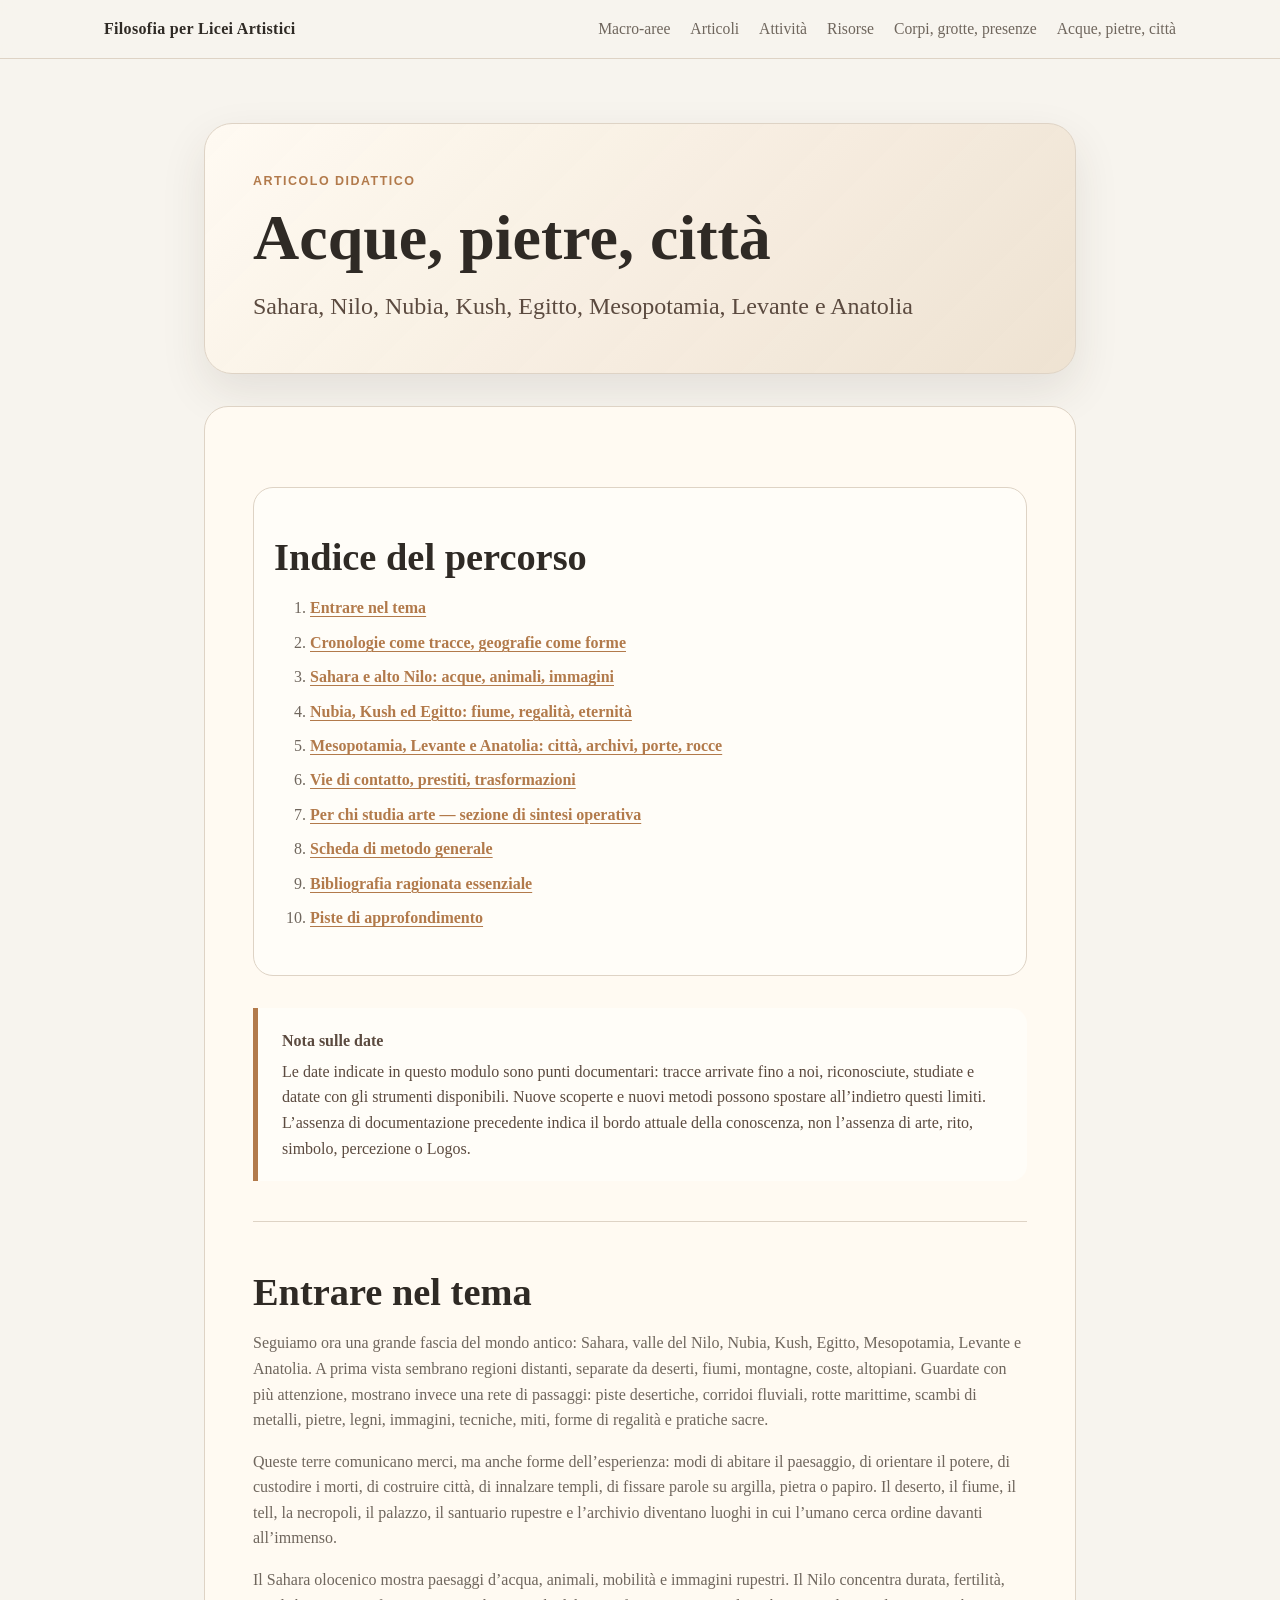
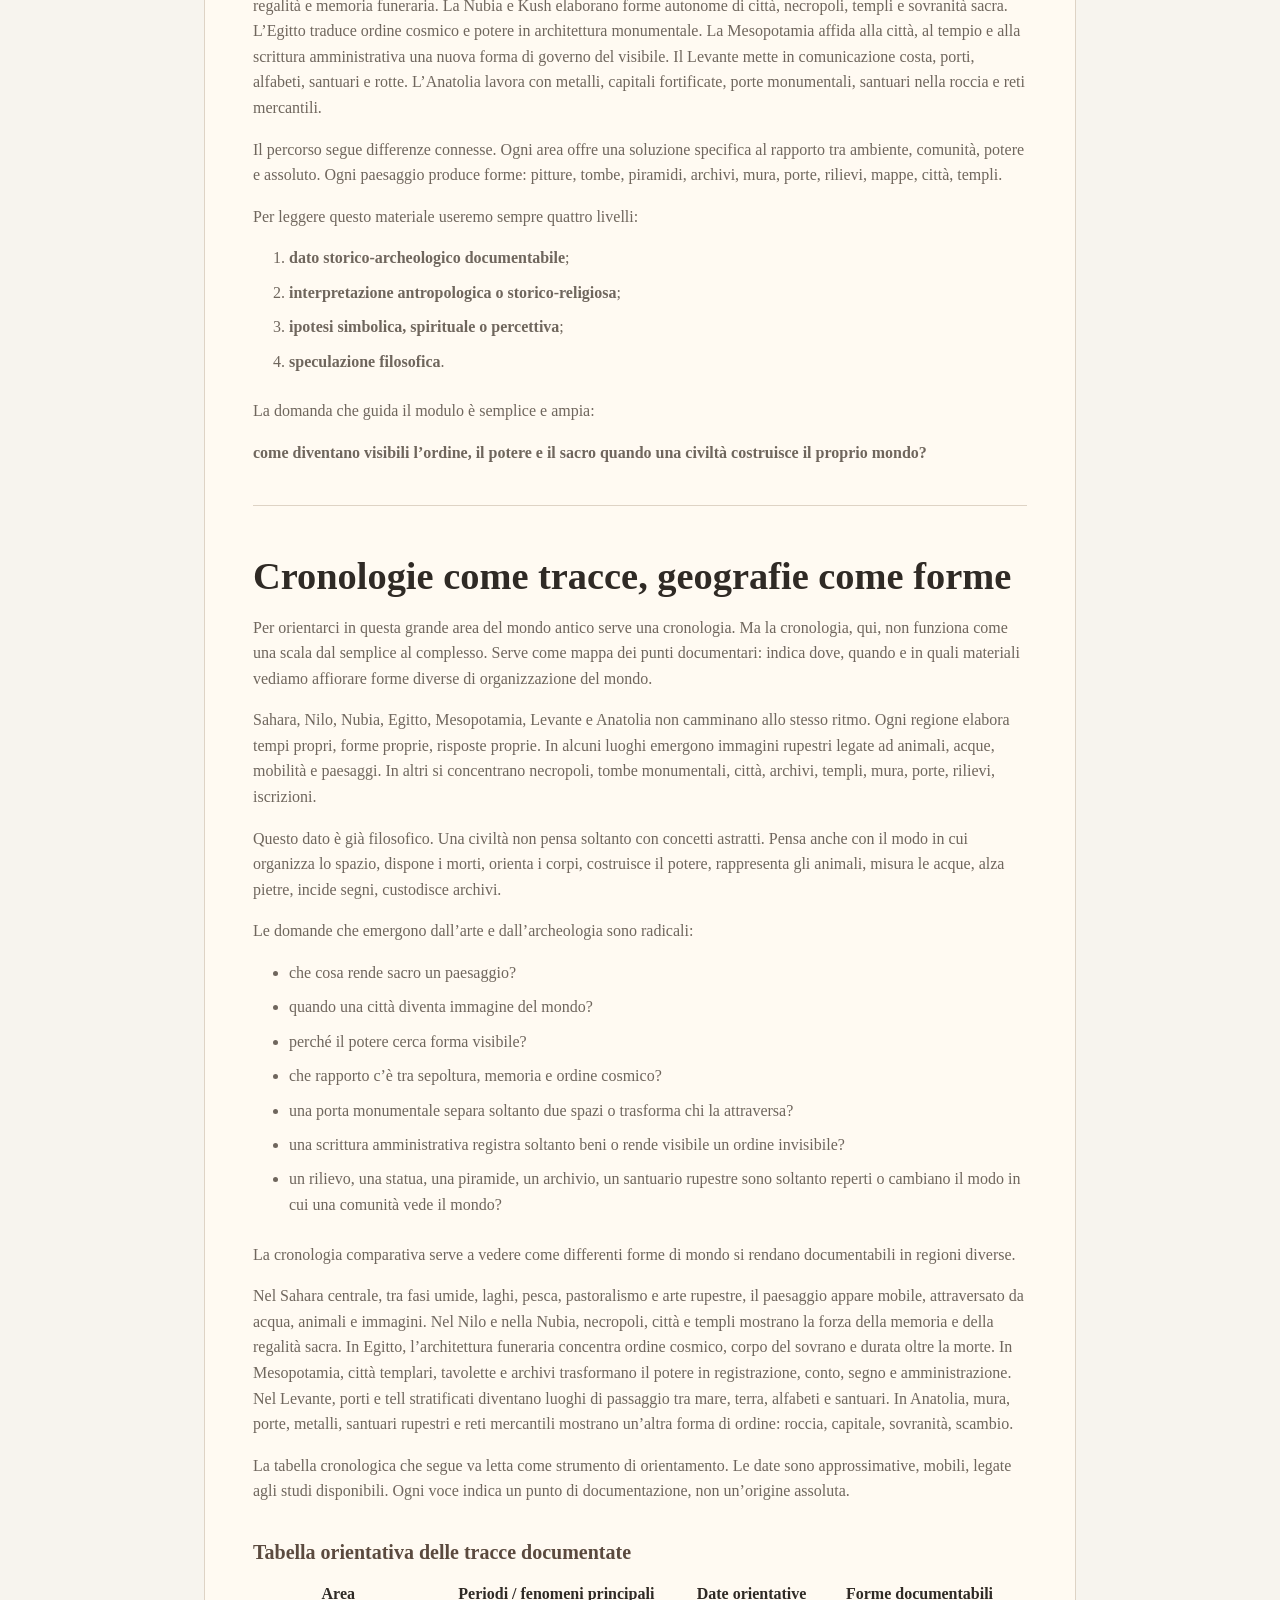
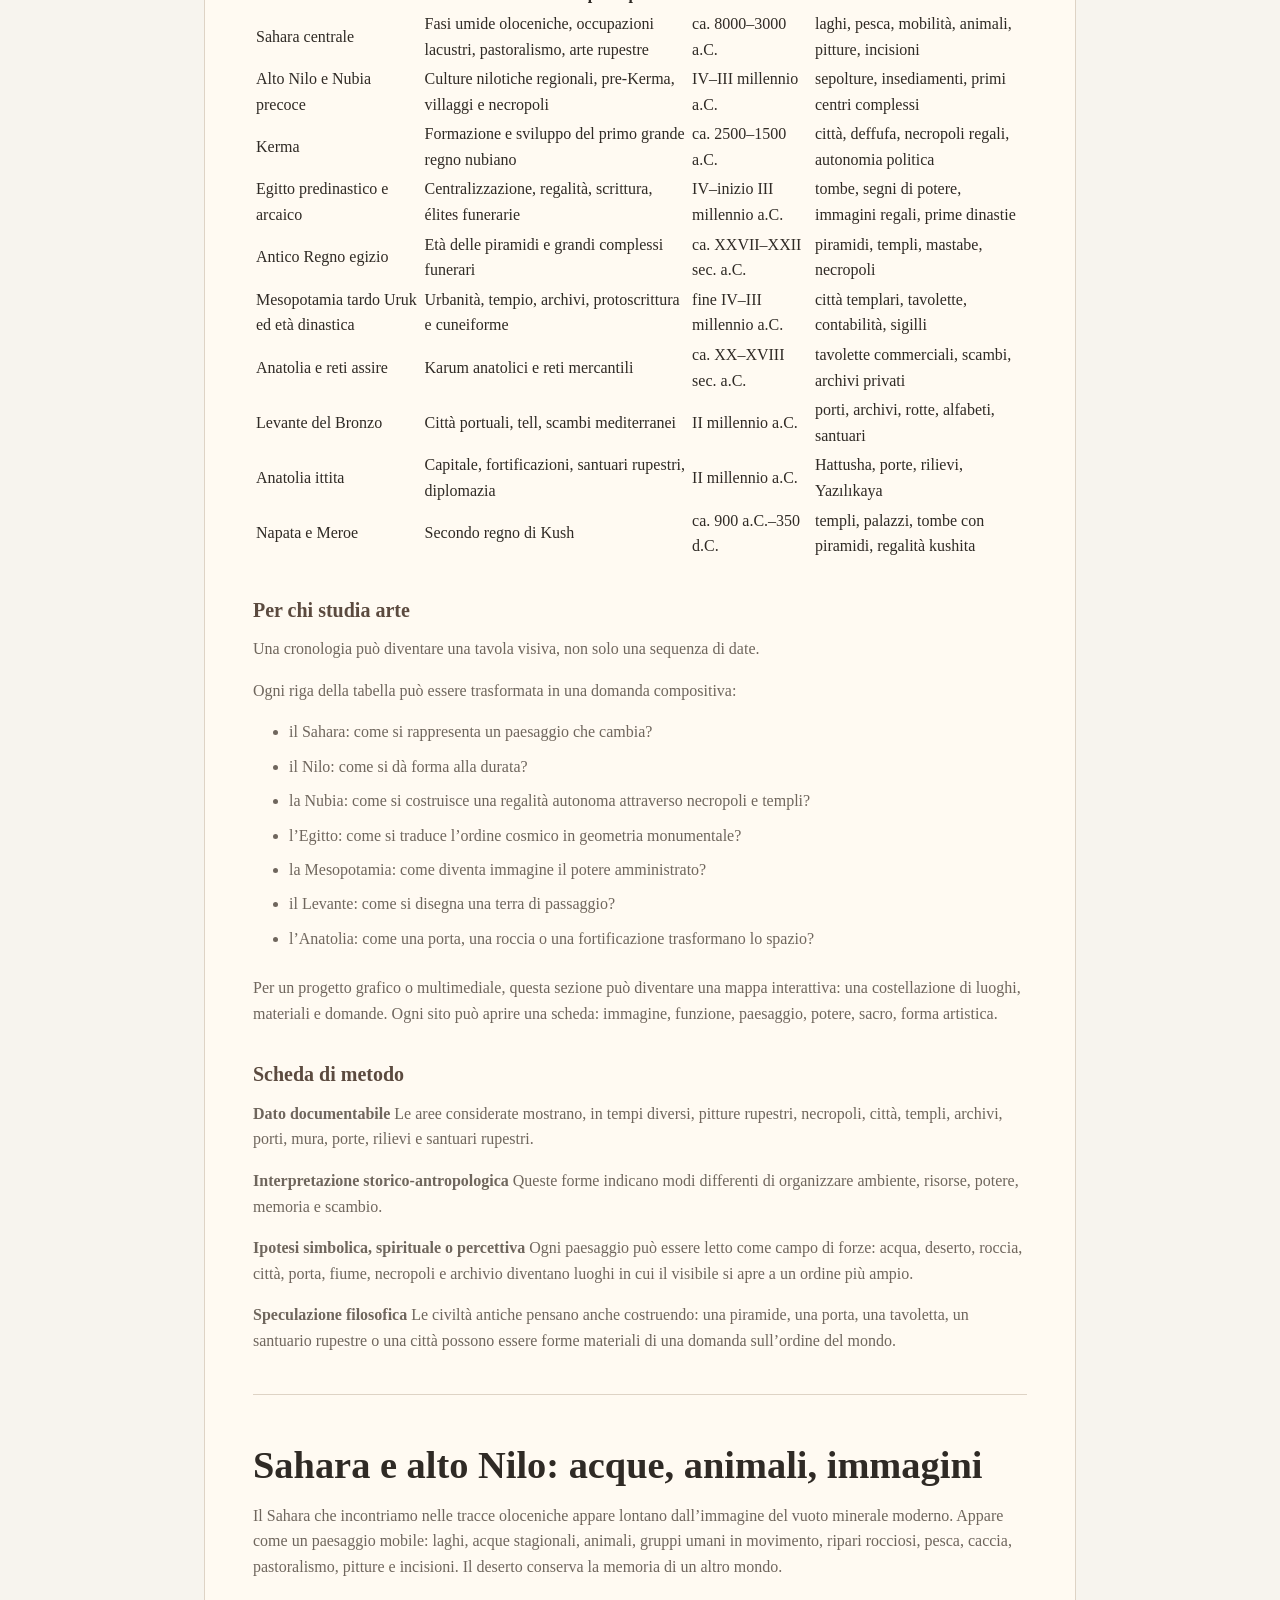
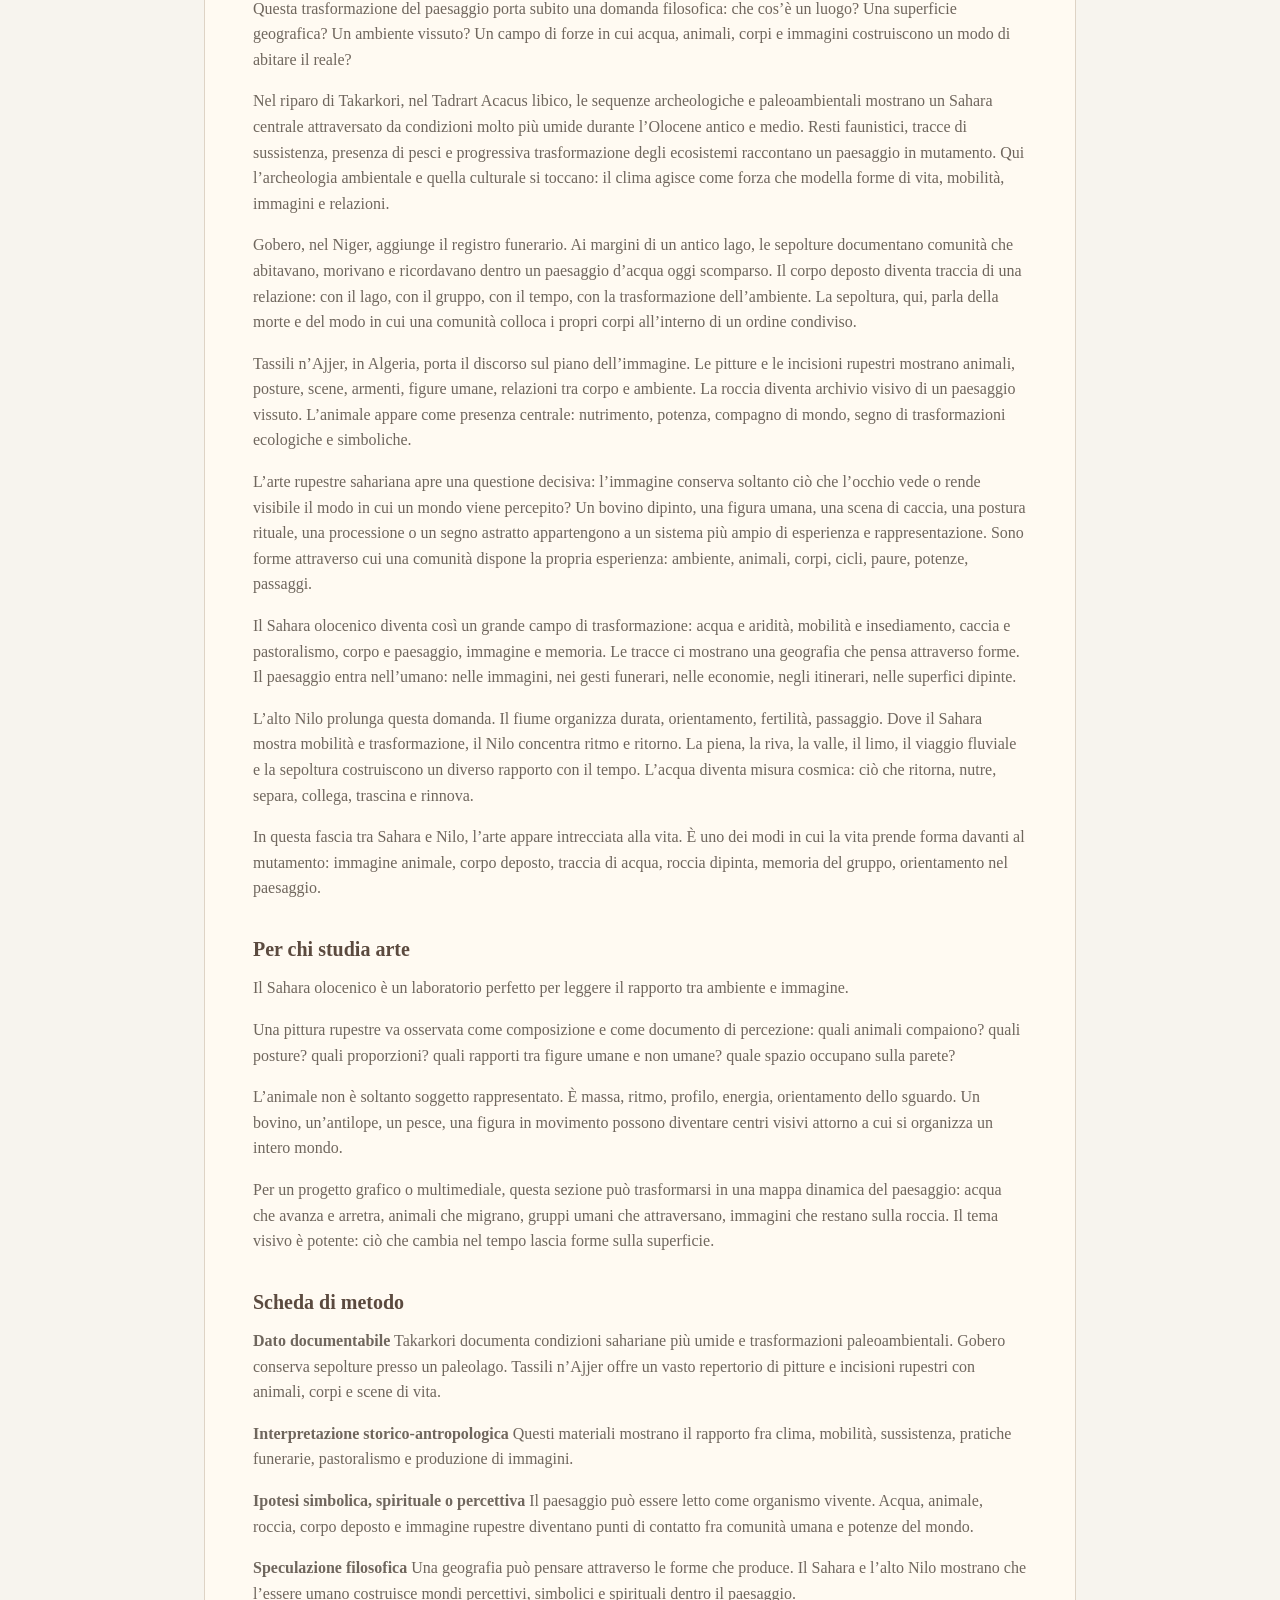
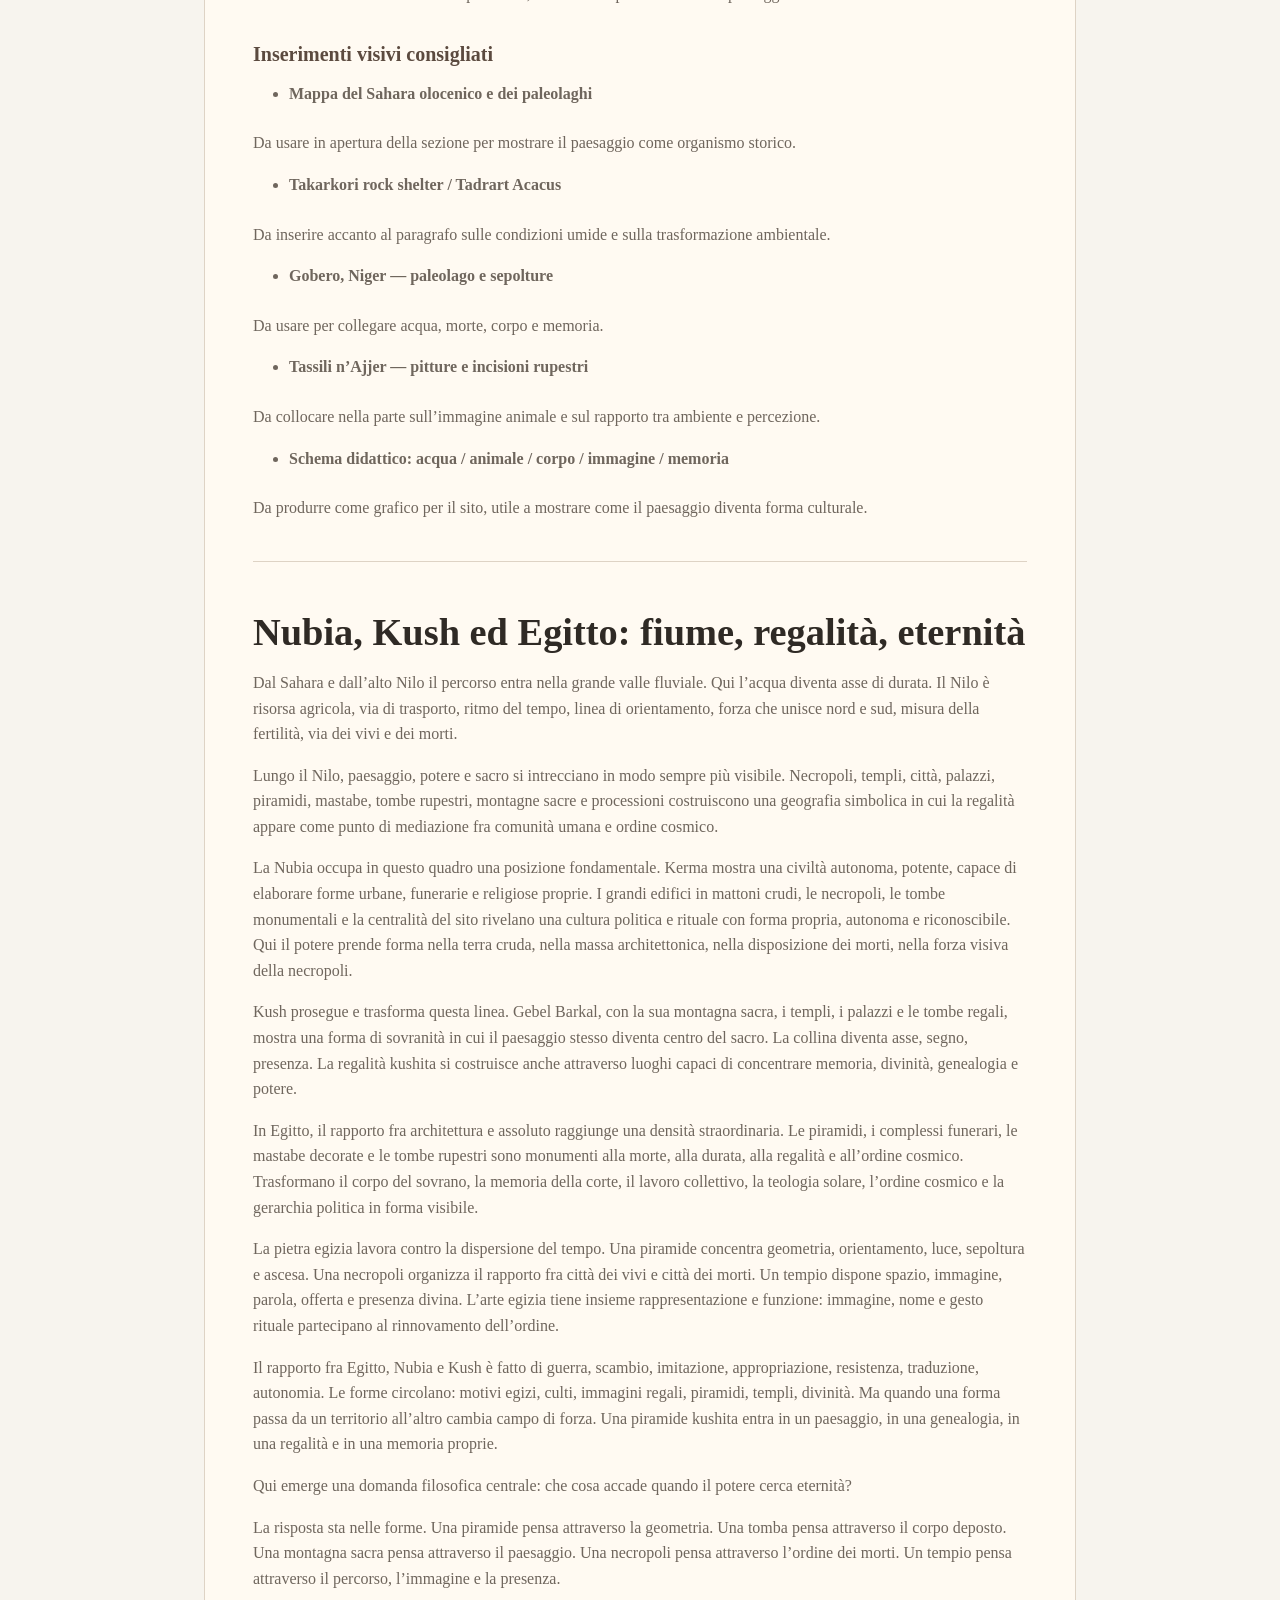
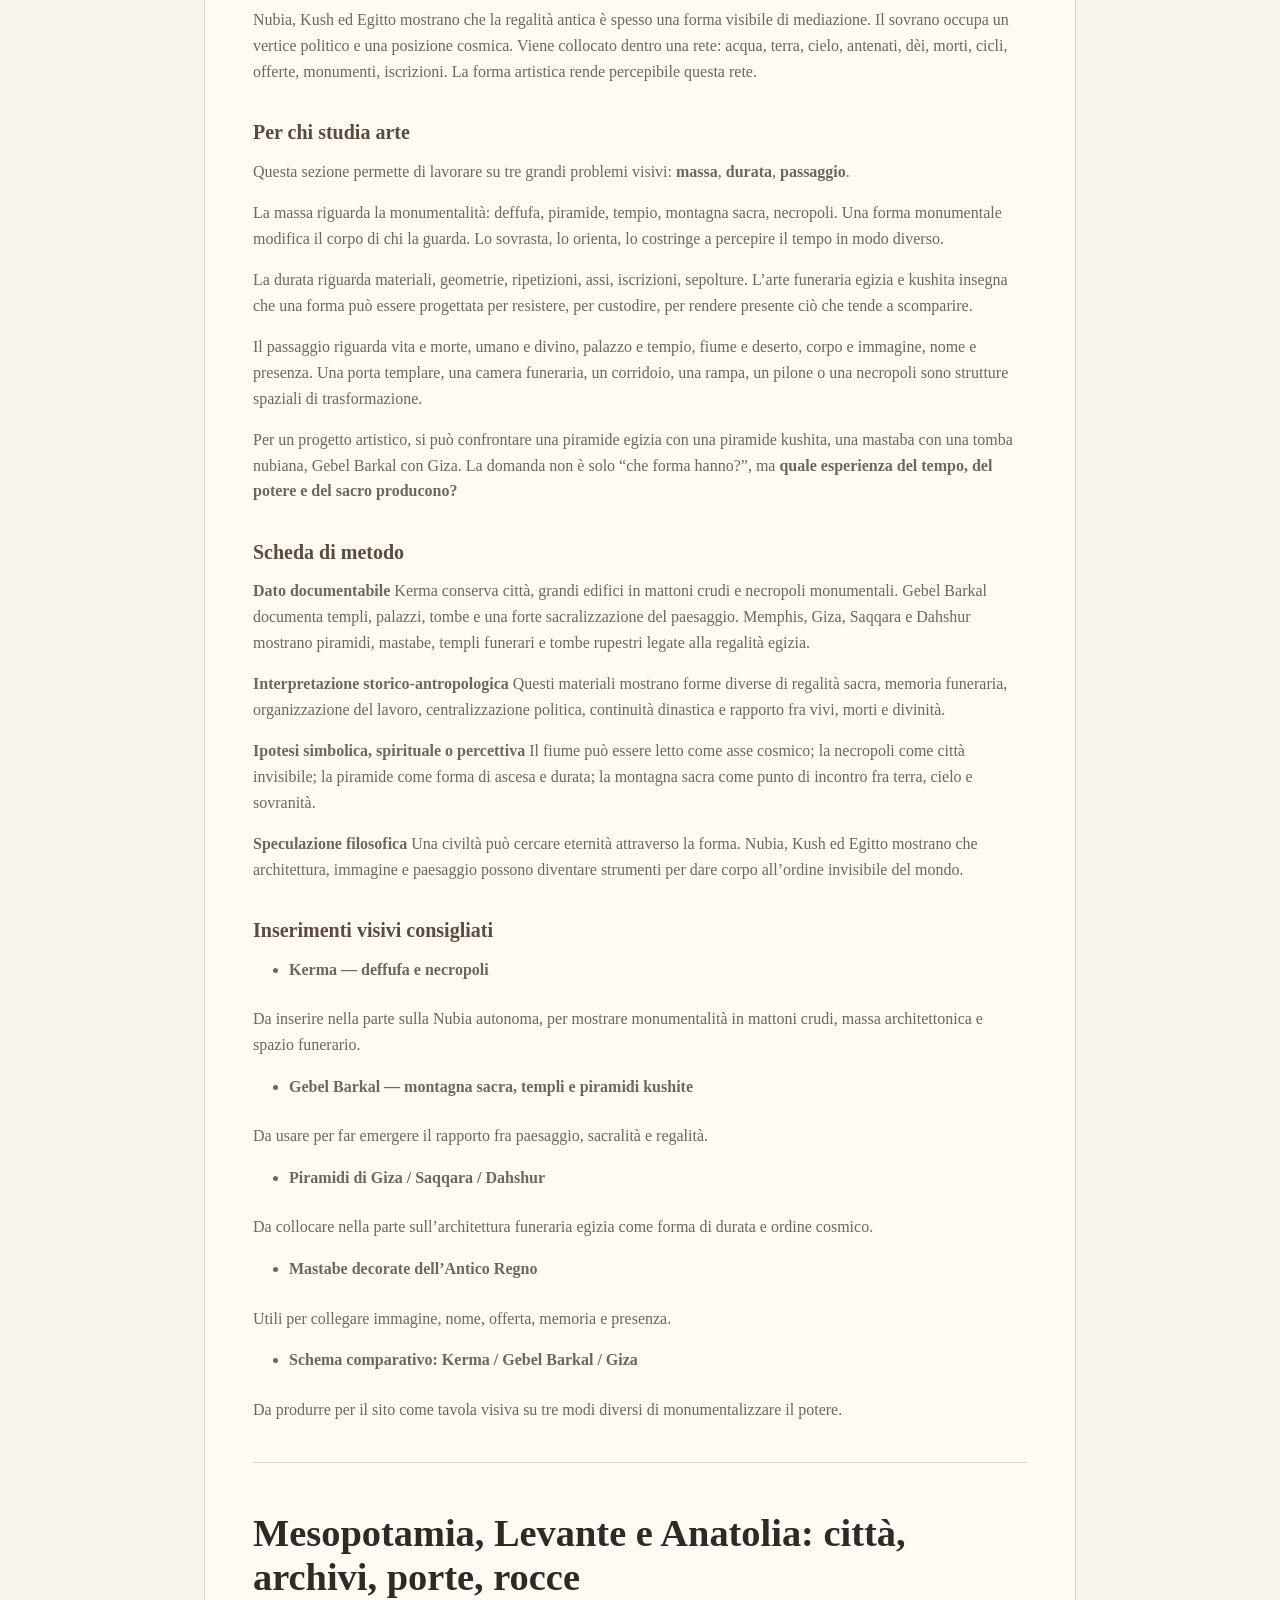
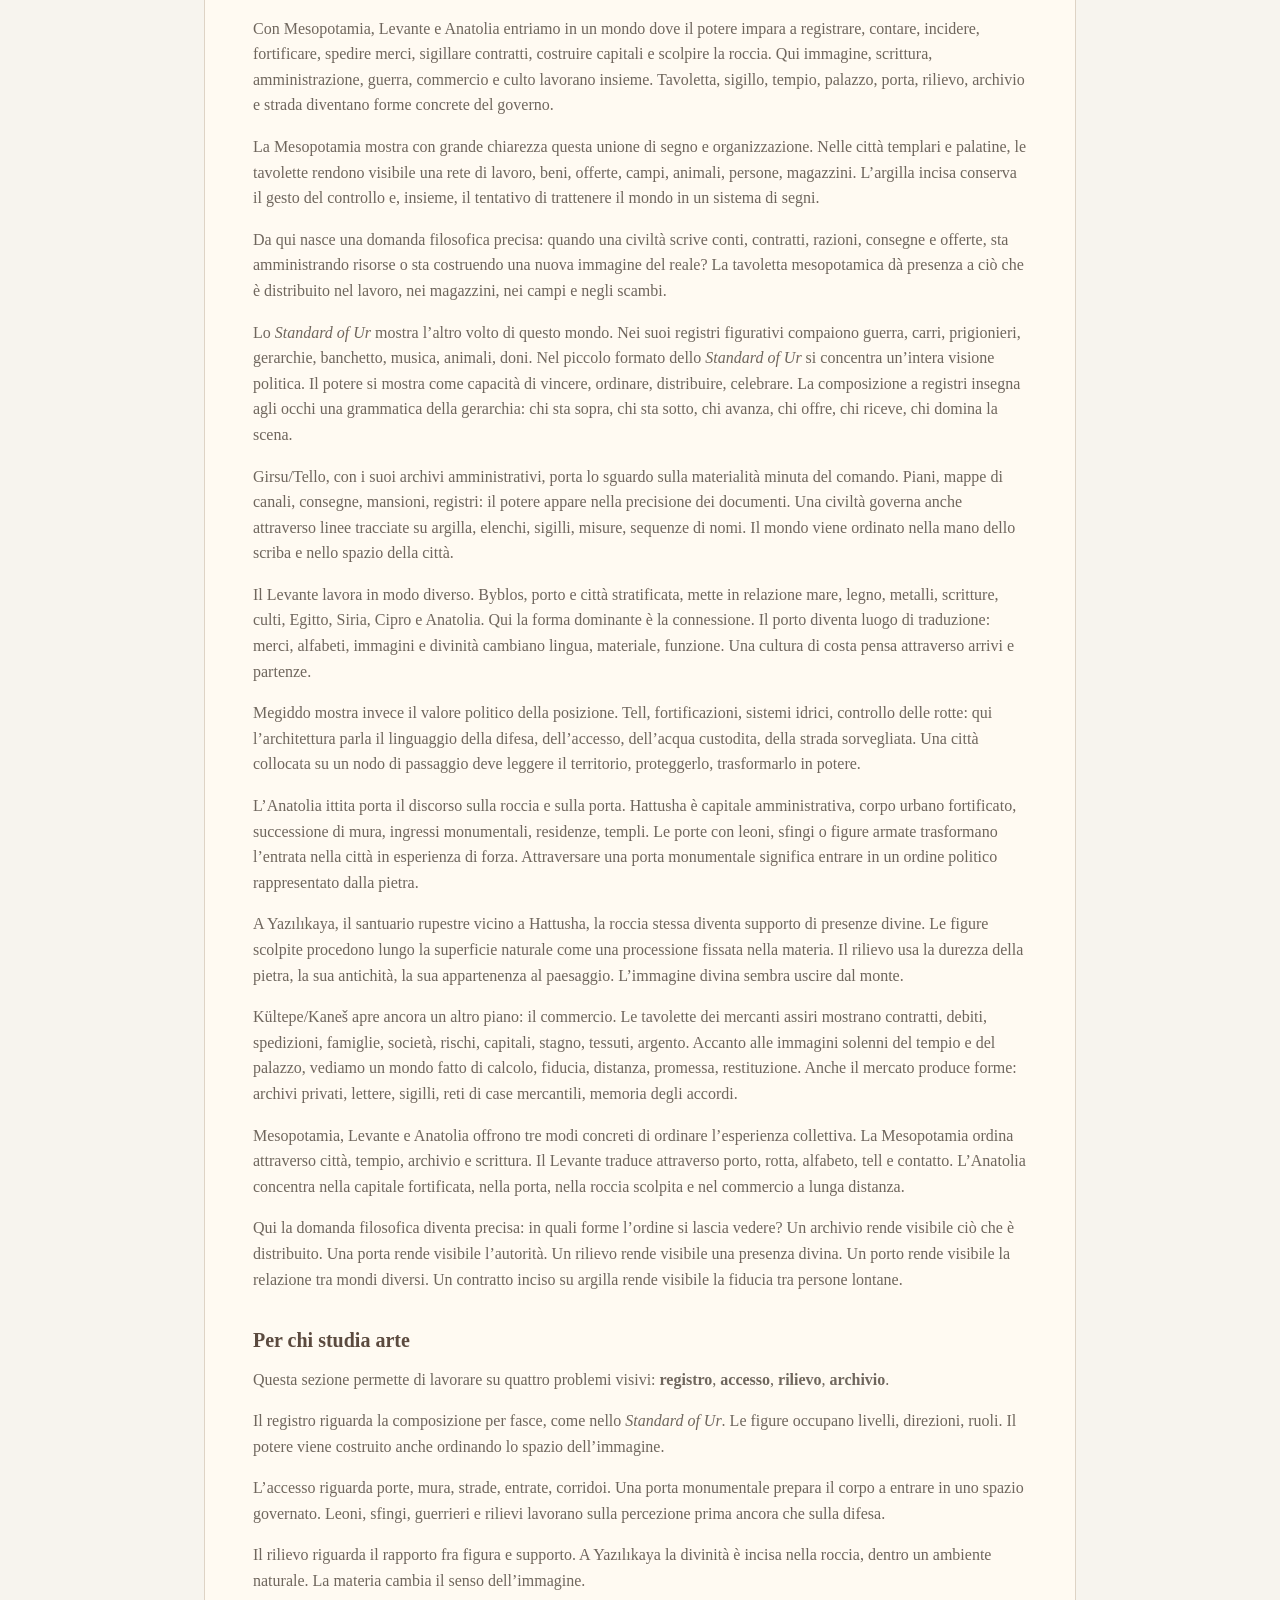
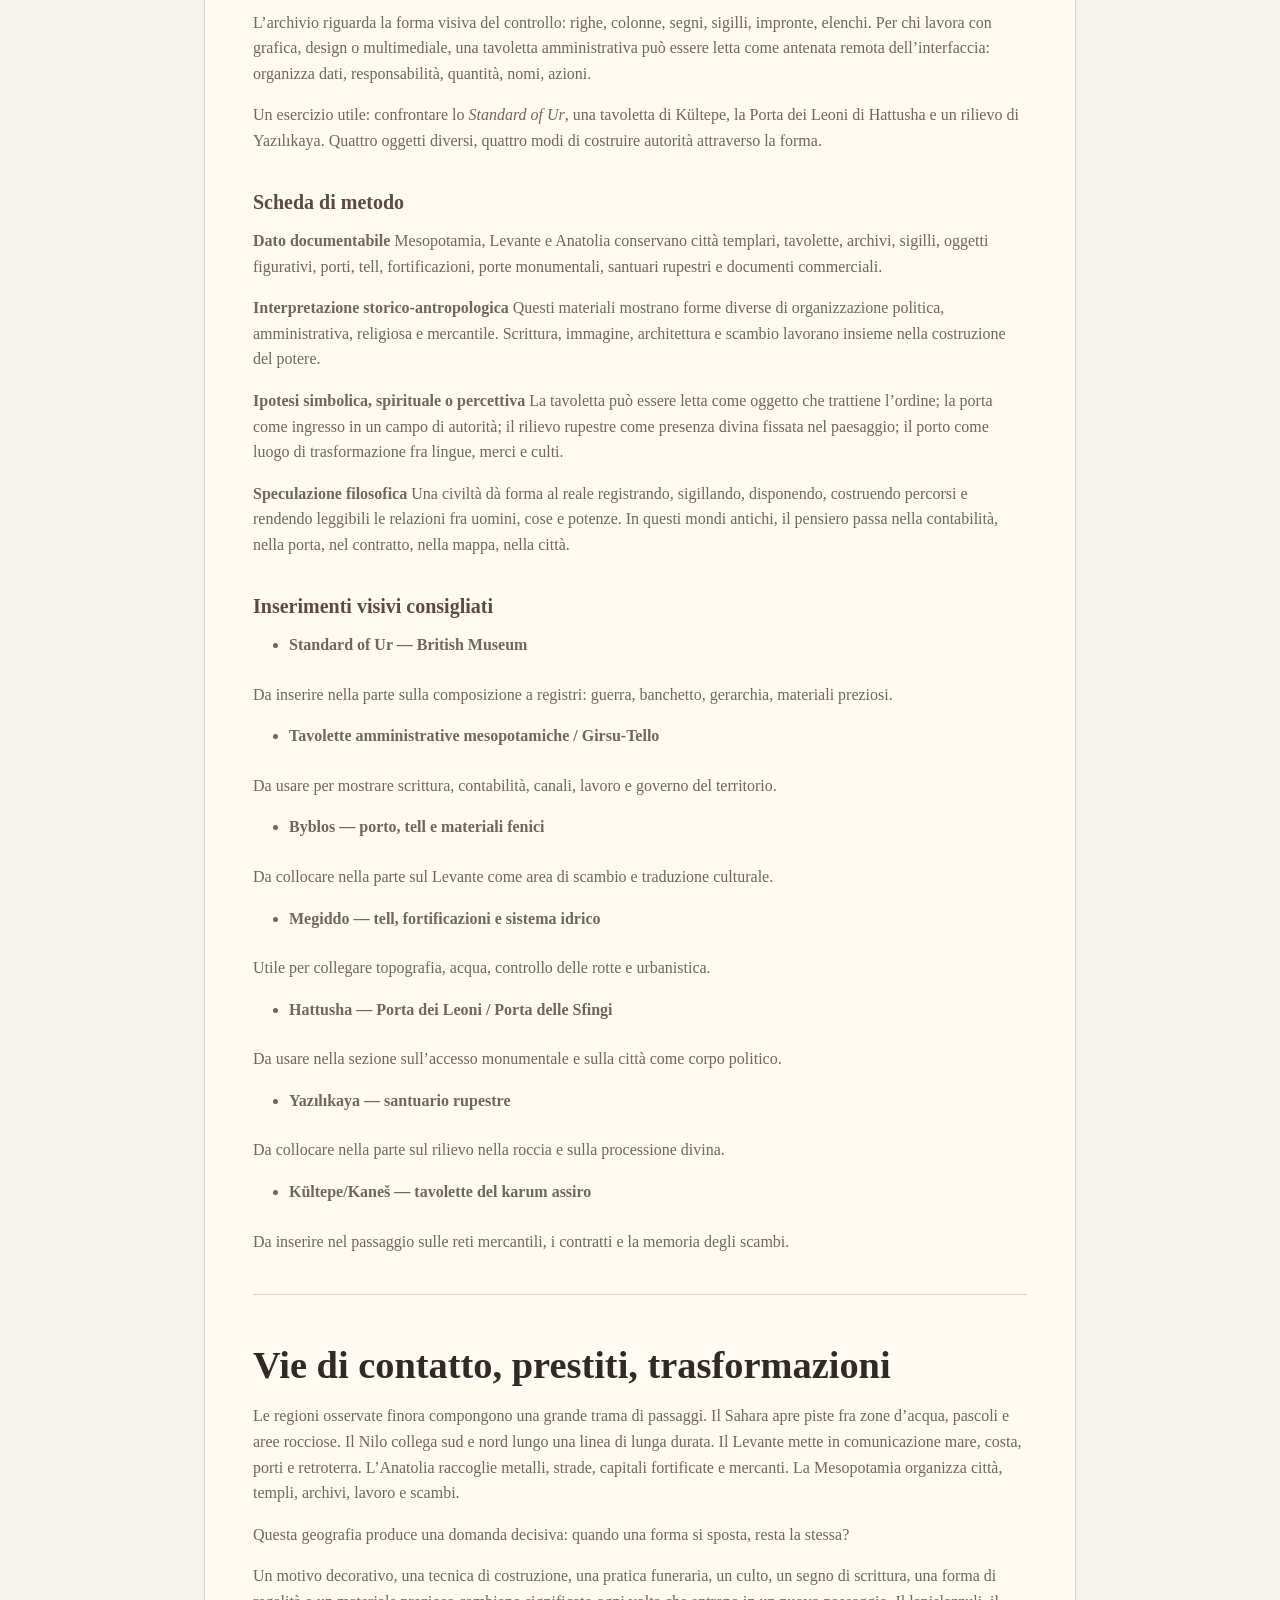
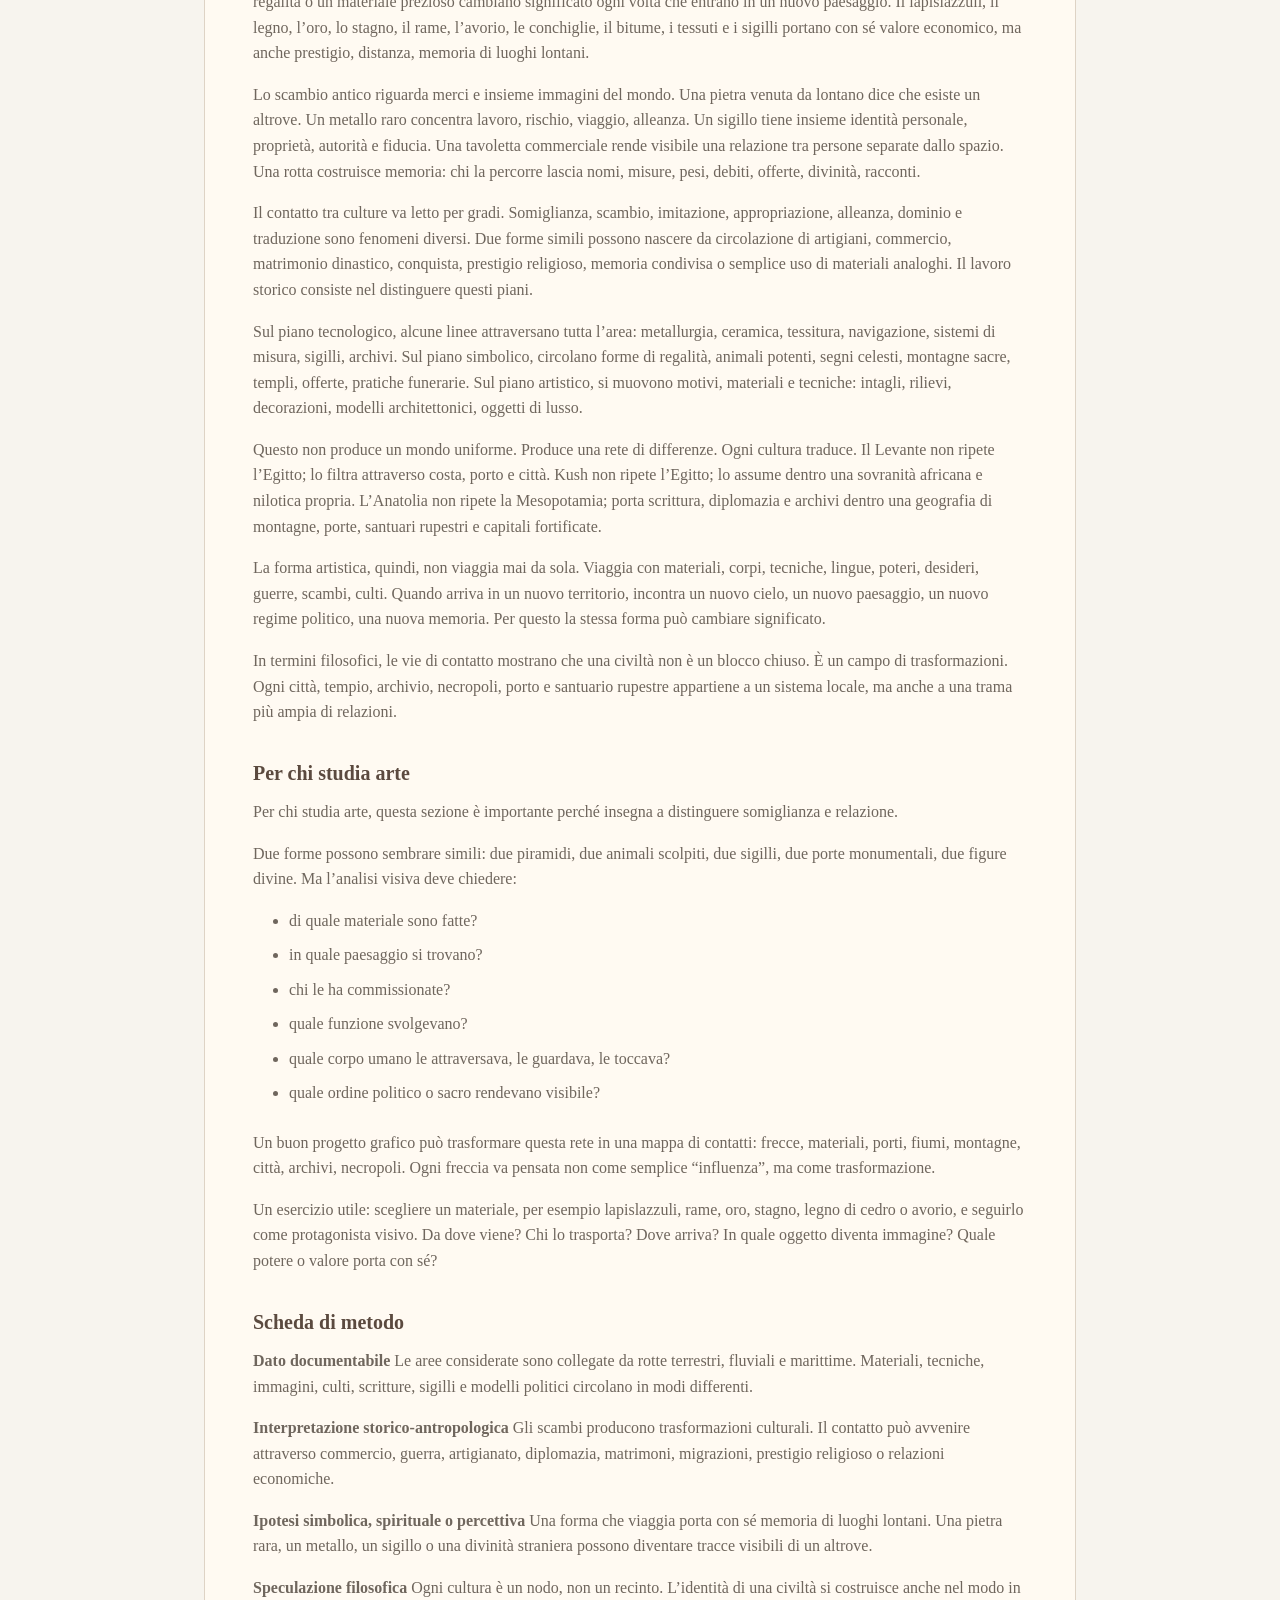
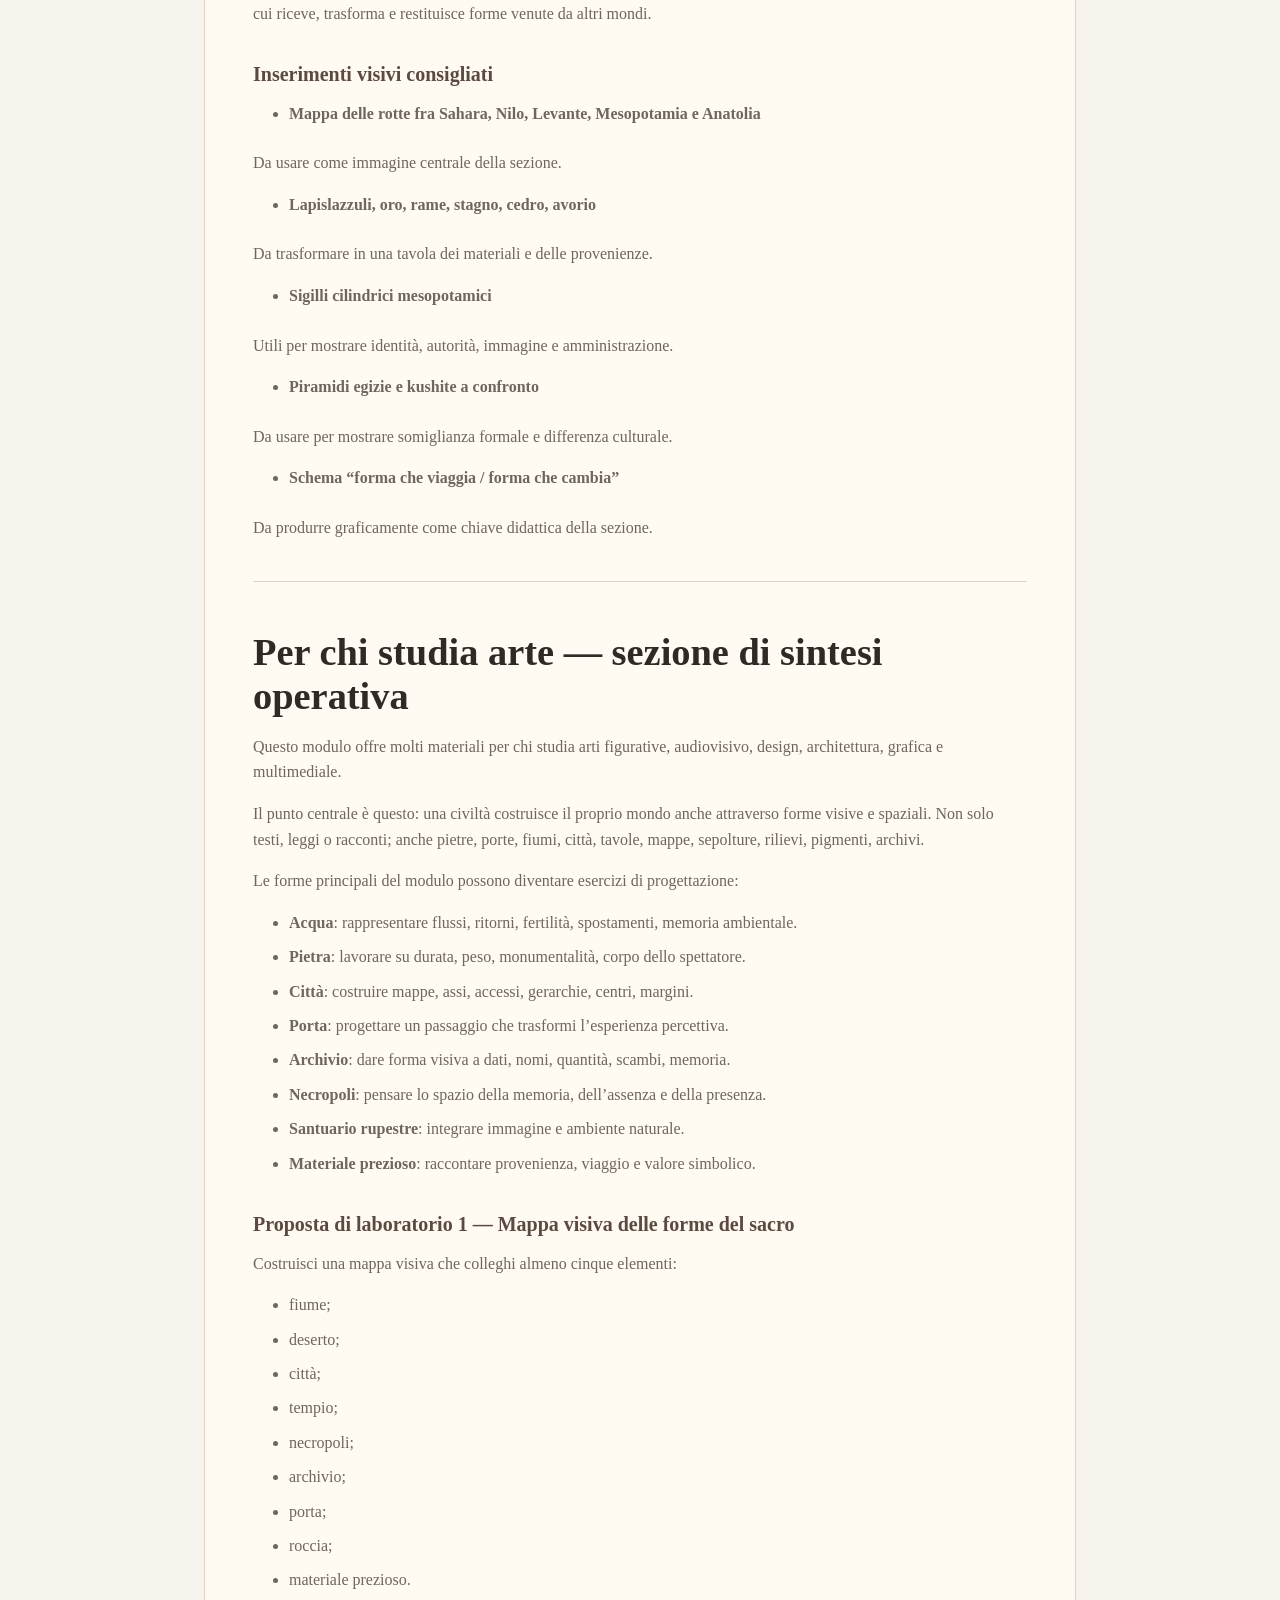
==== acque-pietre-citta.html @ 05f30981 "Aggiungi articolo Acque pietre città" ====
<!DOCTYPE html>
<html lang="it">
<head>
  <meta charset="UTF-8">
  <meta name="viewport" content="width=device-width, initial-scale=1.0">
  <title>Acque, pietre, città | Filosofia per Licei Artistici</title>
  <link rel="stylesheet" href="styles.css">
</head>
<body>
  <header class="site-header">
    <nav class="navbar" aria-label="Navigazione principale">
      <a class="brand" href="index.html#inizio">Filosofia per Licei Artistici</a>
      <ul class="nav-menu">
        <li><a href="index.html#macro-aree">Macro-aree</a></li>
        <li><a href="index.html#articoli">Articoli</a></li>
        <li><a href="index.html#attivita">Attività</a></li>
        <li><a href="index.html#risorse">Risorse</a></li>
        <li><a href="quando-l-arte-era-una-soglia.html">Corpi, grotte, presenze</a></li>
        <li><a href="acque-pietre-citta.html" aria-current="page">Acque, pietre, città</a></li>
      </ul>
    </nav>
  </header>

  <main class="article-layout">
    <article class="article-page">
      <header class="article-hero">
        <p class="eyebrow">Articolo didattico</p>
        <h1>Acque, pietre, città</h1>
        <p class="article-subtitle">Sahara, Nilo, Nubia, Kush, Egitto, Mesopotamia, Levante e Anatolia</p>
      </header>
      <div class="article-content">
        <nav class="media-cluster" aria-labelledby="indice-acque-pietre-citta">
          <h2 id="indice-acque-pietre-citta">Indice del percorso</h2>
          <ol>
          <li><a href="#entrare-nel-tema">Entrare nel tema</a></li>
          <li><a href="#cronologie-come-tracce-geografie-come-forme">Cronologie come tracce, geografie come forme</a></li>
          <li><a href="#sahara-e-alto-nilo-acque-animali-immagini">Sahara e alto Nilo: acque, animali, immagini</a></li>
          <li><a href="#nubia-kush-ed-egitto-fiume-regalita-eternita">Nubia, Kush ed Egitto: fiume, regalità, eternità</a></li>
          <li><a href="#mesopotamia-levante-e-anatolia-citta-archivi-porte-rocce">Mesopotamia, Levante e Anatolia: città, archivi, porte, rocce</a></li>
          <li><a href="#vie-di-contatto-prestiti-trasformazioni">Vie di contatto, prestiti, trasformazioni</a></li>
          <li><a href="#per-chi-studia-arte-sezione-di-sintesi-operativa">Per chi studia arte — sezione di sintesi operativa</a></li>
          <li><a href="#scheda-di-metodo-generale">Scheda di metodo generale</a></li>
          <li><a href="#bibliografia-ragionata-essenziale">Bibliografia ragionata essenziale</a></li>
          <li><a href="#piste-di-approfondimento">Piste di approfondimento</a></li>
          </ol>
        </nav>
        <blockquote><strong>Nota sulle date</strong> Le date indicate in questo modulo sono punti documentari: tracce arrivate fino a noi, riconosciute, studiate e datate con gli strumenti disponibili. Nuove scoperte e nuovi metodi possono spostare all’indietro questi limiti. L’assenza di documentazione precedente indica il bordo attuale della conoscenza, non l’assenza di arte, rito, simbolo, percezione o Logos.</blockquote>
        <hr>
        <h2 id="entrare-nel-tema">Entrare nel tema</h2>
        <p>Seguiamo ora una grande fascia del mondo antico: Sahara, valle del Nilo, Nubia, Kush, Egitto, Mesopotamia, Levante e Anatolia. A prima vista sembrano regioni distanti, separate da deserti, fiumi, montagne, coste, altopiani. Guardate con più attenzione, mostrano invece una rete di passaggi: piste desertiche, corridoi fluviali, rotte marittime, scambi di metalli, pietre, legni, immagini, tecniche, miti, forme di regalità e pratiche sacre.</p>
        <p>Queste terre comunicano merci, ma anche forme dell’esperienza: modi di abitare il paesaggio, di orientare il potere, di custodire i morti, di costruire città, di innalzare templi, di fissare parole su argilla, pietra o papiro. Il deserto, il fiume, il tell, la necropoli, il palazzo, il santuario rupestre e l’archivio diventano luoghi in cui l’umano cerca ordine davanti all’immenso.</p>
        <p>Il Sahara olocenico mostra paesaggi d’acqua, animali, mobilità e immagini rupestri. Il Nilo concentra durata, fertilità, regalità e memoria funeraria. La Nubia e Kush elaborano forme autonome di città, necropoli, templi e sovranità sacra. L’Egitto traduce ordine cosmico e potere in architettura monumentale. La Mesopotamia affida alla città, al tempio e alla scrittura amministrativa una nuova forma di governo del visibile. Il Levante mette in comunicazione costa, porti, alfabeti, santuari e rotte. L’Anatolia lavora con metalli, capitali fortificate, porte monumentali, santuari nella roccia e reti mercantili.</p>
        <p>Il percorso segue differenze connesse. Ogni area offre una soluzione specifica al rapporto tra ambiente, comunità, potere e assoluto. Ogni paesaggio produce forme: pitture, tombe, piramidi, archivi, mura, porte, rilievi, mappe, città, templi.</p>
        <p>Per leggere questo materiale useremo sempre quattro livelli:</p>
        <ol>
          <li><strong>dato storico-archeologico documentabile</strong>;</li>
          <li><strong>interpretazione antropologica o storico-religiosa</strong>;</li>
          <li><strong>ipotesi simbolica, spirituale o percettiva</strong>;</li>
          <li><strong>speculazione filosofica</strong>.</li>
        </ol>
        <p>La domanda che guida il modulo è semplice e ampia:</p>
        <p><strong>come diventano visibili l’ordine, il potere e il sacro quando una civiltà costruisce il proprio mondo?</strong></p>
        <hr>
        <h2 id="cronologie-come-tracce-geografie-come-forme">Cronologie come tracce, geografie come forme</h2>
        <p>Per orientarci in questa grande area del mondo antico serve una cronologia. Ma la cronologia, qui, non funziona come una scala dal semplice al complesso. Serve come mappa dei punti documentari: indica dove, quando e in quali materiali vediamo affiorare forme diverse di organizzazione del mondo.</p>
        <p>Sahara, Nilo, Nubia, Egitto, Mesopotamia, Levante e Anatolia non camminano allo stesso ritmo. Ogni regione elabora tempi propri, forme proprie, risposte proprie. In alcuni luoghi emergono immagini rupestri legate ad animali, acque, mobilità e paesaggi. In altri si concentrano necropoli, tombe monumentali, città, archivi, templi, mura, porte, rilievi, iscrizioni.</p>
        <p>Questo dato è già filosofico. Una civiltà non pensa soltanto con concetti astratti. Pensa anche con il modo in cui organizza lo spazio, dispone i morti, orienta i corpi, costruisce il potere, rappresenta gli animali, misura le acque, alza pietre, incide segni, custodisce archivi.</p>
        <p>Le domande che emergono dall’arte e dall’archeologia sono radicali:</p>
        <ul>
          <li>che cosa rende sacro un paesaggio?</li>
          <li>quando una città diventa immagine del mondo?</li>
          <li>perché il potere cerca forma visibile?</li>
          <li>che rapporto c’è tra sepoltura, memoria e ordine cosmico?</li>
          <li>una porta monumentale separa soltanto due spazi o trasforma chi la attraversa?</li>
          <li>una scrittura amministrativa registra soltanto beni o rende visibile un ordine invisibile?</li>
          <li>un rilievo, una statua, una piramide, un archivio, un santuario rupestre sono soltanto reperti o cambiano il modo in cui una comunità vede il mondo?</li>
        </ul>
        <p>La cronologia comparativa serve a vedere come differenti forme di mondo si rendano documentabili in regioni diverse.</p>
        <p>Nel Sahara centrale, tra fasi umide, laghi, pesca, pastoralismo e arte rupestre, il paesaggio appare mobile, attraversato da acqua, animali e immagini. Nel Nilo e nella Nubia, necropoli, città e templi mostrano la forza della memoria e della regalità sacra. In Egitto, l’architettura funeraria concentra ordine cosmico, corpo del sovrano e durata oltre la morte. In Mesopotamia, città templari, tavolette e archivi trasformano il potere in registrazione, conto, segno e amministrazione. Nel Levante, porti e tell stratificati diventano luoghi di passaggio tra mare, terra, alfabeti e santuari. In Anatolia, mura, porte, metalli, santuari rupestri e reti mercantili mostrano un’altra forma di ordine: roccia, capitale, sovranità, scambio.</p>
        <p>La tabella cronologica che segue va letta come strumento di orientamento. Le date sono approssimative, mobili, legate agli studi disponibili. Ogni voce indica un punto di documentazione, non un’origine assoluta.</p>
        <h3 id="tabella-orientativa-delle-tracce-documentate">Tabella orientativa delle tracce documentate</h3>
        <div class="table-wrap" style="overflow-x:auto;">
          <table>
            <thead><tr><th>Area</th><th>Periodi / fenomeni principali</th><th>Date orientative</th><th>Forme documentabili</th></tr></thead>
            <tbody>
              <tr><td>Sahara centrale</td><td>Fasi umide oloceniche, occupazioni lacustri, pastoralismo, arte rupestre</td><td>ca. 8000–3000 a.C.</td><td>laghi, pesca, mobilità, animali, pitture, incisioni</td></tr>
              <tr><td>Alto Nilo e Nubia precoce</td><td>Culture nilotiche regionali, pre-Kerma, villaggi e necropoli</td><td>IV–III millennio a.C.</td><td>sepolture, insediamenti, primi centri complessi</td></tr>
              <tr><td>Kerma</td><td>Formazione e sviluppo del primo grande regno nubiano</td><td>ca. 2500–1500 a.C.</td><td>città, deffufa, necropoli regali, autonomia politica</td></tr>
              <tr><td>Egitto predinastico e arcaico</td><td>Centralizzazione, regalità, scrittura, élites funerarie</td><td>IV–inizio III millennio a.C.</td><td>tombe, segni di potere, immagini regali, prime dinastie</td></tr>
              <tr><td>Antico Regno egizio</td><td>Età delle piramidi e grandi complessi funerari</td><td>ca. XXVII–XXII sec. a.C.</td><td>piramidi, templi, mastabe, necropoli</td></tr>
              <tr><td>Mesopotamia tardo Uruk ed età dinastica</td><td>Urbanità, tempio, archivi, protoscrittura e cuneiforme</td><td>fine IV–III millennio a.C.</td><td>città templari, tavolette, contabilità, sigilli</td></tr>
              <tr><td>Anatolia e reti assire</td><td>Karum anatolici e reti mercantili</td><td>ca. XX–XVIII sec. a.C.</td><td>tavolette commerciali, scambi, archivi privati</td></tr>
              <tr><td>Levante del Bronzo</td><td>Città portuali, tell, scambi mediterranei</td><td>II millennio a.C.</td><td>porti, archivi, rotte, alfabeti, santuari</td></tr>
              <tr><td>Anatolia ittita</td><td>Capitale, fortificazioni, santuari rupestri, diplomazia</td><td>II millennio a.C.</td><td>Hattusha, porte, rilievi, Yazılıkaya</td></tr>
              <tr><td>Napata e Meroe</td><td>Secondo regno di Kush</td><td>ca. 900 a.C.–350 d.C.</td><td>templi, palazzi, tombe con piramidi, regalità kushita</td></tr>
            </tbody>
          </table>
        </div>
        <h3 id="per-chi-studia-arte">Per chi studia arte</h3>
        <p>Una cronologia può diventare una tavola visiva, non solo una sequenza di date.</p>
        <p>Ogni riga della tabella può essere trasformata in una domanda compositiva:</p>
        <ul>
          <li>il Sahara: come si rappresenta un paesaggio che cambia?</li>
          <li>il Nilo: come si dà forma alla durata?</li>
          <li>la Nubia: come si costruisce una regalità autonoma attraverso necropoli e templi?</li>
          <li>l’Egitto: come si traduce l’ordine cosmico in geometria monumentale?</li>
          <li>la Mesopotamia: come diventa immagine il potere amministrato?</li>
          <li>il Levante: come si disegna una terra di passaggio?</li>
          <li>l’Anatolia: come una porta, una roccia o una fortificazione trasformano lo spazio?</li>
        </ul>
        <p>Per un progetto grafico o multimediale, questa sezione può diventare una mappa interattiva: una costellazione di luoghi, materiali e domande. Ogni sito può aprire una scheda: immagine, funzione, paesaggio, potere, sacro, forma artistica.</p>
        <h3 id="scheda-di-metodo">Scheda di metodo</h3>
        <p><strong>Dato documentabile</strong> Le aree considerate mostrano, in tempi diversi, pitture rupestri, necropoli, città, templi, archivi, porti, mura, porte, rilievi e santuari rupestri.</p>
        <p><strong>Interpretazione storico-antropologica</strong> Queste forme indicano modi differenti di organizzare ambiente, risorse, potere, memoria e scambio.</p>
        <p><strong>Ipotesi simbolica, spirituale o percettiva</strong> Ogni paesaggio può essere letto come campo di forze: acqua, deserto, roccia, città, porta, fiume, necropoli e archivio diventano luoghi in cui il visibile si apre a un ordine più ampio.</p>
        <p><strong>Speculazione filosofica</strong> Le civiltà antiche pensano anche costruendo: una piramide, una porta, una tavoletta, un santuario rupestre o una città possono essere forme materiali di una domanda sull’ordine del mondo.</p>
        <hr>
        <h2 id="sahara-e-alto-nilo-acque-animali-immagini">Sahara e alto Nilo: acque, animali, immagini</h2>
        <p>Il Sahara che incontriamo nelle tracce oloceniche appare lontano dall’immagine del vuoto minerale moderno. Appare come un paesaggio mobile: laghi, acque stagionali, animali, gruppi umani in movimento, ripari rocciosi, pesca, caccia, pastoralismo, pitture e incisioni. Il deserto conserva la memoria di un altro mondo.</p>
        <p>Questa trasformazione del paesaggio porta subito una domanda filosofica: che cos’è un luogo? Una superficie geografica? Un ambiente vissuto? Un campo di forze in cui acqua, animali, corpi e immagini costruiscono un modo di abitare il reale?</p>
        <p>Nel riparo di Takarkori, nel Tadrart Acacus libico, le sequenze archeologiche e paleoambientali mostrano un Sahara centrale attraversato da condizioni molto più umide durante l’Olocene antico e medio. Resti faunistici, tracce di sussistenza, presenza di pesci e progressiva trasformazione degli ecosistemi raccontano un paesaggio in mutamento. Qui l’archeologia ambientale e quella culturale si toccano: il clima agisce come forza che modella forme di vita, mobilità, immagini e relazioni.</p>
        <p>Gobero, nel Niger, aggiunge il registro funerario. Ai margini di un antico lago, le sepolture documentano comunità che abitavano, morivano e ricordavano dentro un paesaggio d’acqua oggi scomparso. Il corpo deposto diventa traccia di una relazione: con il lago, con il gruppo, con il tempo, con la trasformazione dell’ambiente. La sepoltura, qui, parla della morte e del modo in cui una comunità colloca i propri corpi all’interno di un ordine condiviso.</p>
        <p>Tassili n’Ajjer, in Algeria, porta il discorso sul piano dell’immagine. Le pitture e le incisioni rupestri mostrano animali, posture, scene, armenti, figure umane, relazioni tra corpo e ambiente. La roccia diventa archivio visivo di un paesaggio vissuto. L’animale appare come presenza centrale: nutrimento, potenza, compagno di mondo, segno di trasformazioni ecologiche e simboliche.</p>
        <p>L’arte rupestre sahariana apre una questione decisiva: l’immagine conserva soltanto ciò che l’occhio vede o rende visibile il modo in cui un mondo viene percepito? Un bovino dipinto, una figura umana, una scena di caccia, una postura rituale, una processione o un segno astratto appartengono a un sistema più ampio di esperienza e rappresentazione. Sono forme attraverso cui una comunità dispone la propria esperienza: ambiente, animali, corpi, cicli, paure, potenze, passaggi.</p>
        <p>Il Sahara olocenico diventa così un grande campo di trasformazione: acqua e aridità, mobilità e insediamento, caccia e pastoralismo, corpo e paesaggio, immagine e memoria. Le tracce ci mostrano una geografia che pensa attraverso forme. Il paesaggio entra nell’umano: nelle immagini, nei gesti funerari, nelle economie, negli itinerari, nelle superfici dipinte.</p>
        <p>L’alto Nilo prolunga questa domanda. Il fiume organizza durata, orientamento, fertilità, passaggio. Dove il Sahara mostra mobilità e trasformazione, il Nilo concentra ritmo e ritorno. La piena, la riva, la valle, il limo, il viaggio fluviale e la sepoltura costruiscono un diverso rapporto con il tempo. L’acqua diventa misura cosmica: ciò che ritorna, nutre, separa, collega, trascina e rinnova.</p>
        <p>In questa fascia tra Sahara e Nilo, l’arte appare intrecciata alla vita. È uno dei modi in cui la vita prende forma davanti al mutamento: immagine animale, corpo deposto, traccia di acqua, roccia dipinta, memoria del gruppo, orientamento nel paesaggio.</p>
        <h3 id="per-chi-studia-arte-2">Per chi studia arte</h3>
        <p>Il Sahara olocenico è un laboratorio perfetto per leggere il rapporto tra ambiente e immagine.</p>
        <p>Una pittura rupestre va osservata come composizione e come documento di percezione: quali animali compaiono? quali posture? quali proporzioni? quali rapporti tra figure umane e non umane? quale spazio occupano sulla parete?</p>
        <p>L’animale non è soltanto soggetto rappresentato. È massa, ritmo, profilo, energia, orientamento dello sguardo. Un bovino, un’antilope, un pesce, una figura in movimento possono diventare centri visivi attorno a cui si organizza un intero mondo.</p>
        <p>Per un progetto grafico o multimediale, questa sezione può trasformarsi in una mappa dinamica del paesaggio: acqua che avanza e arretra, animali che migrano, gruppi umani che attraversano, immagini che restano sulla roccia. Il tema visivo è potente: ciò che cambia nel tempo lascia forme sulla superficie.</p>
        <h3 id="scheda-di-metodo-2">Scheda di metodo</h3>
        <p><strong>Dato documentabile</strong> Takarkori documenta condizioni sahariane più umide e trasformazioni paleoambientali. Gobero conserva sepolture presso un paleolago. Tassili n’Ajjer offre un vasto repertorio di pitture e incisioni rupestri con animali, corpi e scene di vita.</p>
        <p><strong>Interpretazione storico-antropologica</strong> Questi materiali mostrano il rapporto fra clima, mobilità, sussistenza, pratiche funerarie, pastoralismo e produzione di immagini.</p>
        <p><strong>Ipotesi simbolica, spirituale o percettiva</strong> Il paesaggio può essere letto come organismo vivente. Acqua, animale, roccia, corpo deposto e immagine rupestre diventano punti di contatto fra comunità umana e potenze del mondo.</p>
        <p><strong>Speculazione filosofica</strong> Una geografia può pensare attraverso le forme che produce. Il Sahara e l’alto Nilo mostrano che l’essere umano costruisce mondi percettivi, simbolici e spirituali dentro il paesaggio.</p>
        <h3 id="inserimenti-visivi-consigliati">Inserimenti visivi consigliati</h3>
        <ul>
          <li><strong>Mappa del Sahara olocenico e dei paleolaghi</strong></li>
        </ul>
        <p>Da usare in apertura della sezione per mostrare il paesaggio come organismo storico.</p>
        <ul>
          <li><strong>Takarkori rock shelter / Tadrart Acacus</strong></li>
        </ul>
        <p>Da inserire accanto al paragrafo sulle condizioni umide e sulla trasformazione ambientale.</p>
        <ul>
          <li><strong>Gobero, Niger — paleolago e sepolture</strong></li>
        </ul>
        <p>Da usare per collegare acqua, morte, corpo e memoria.</p>
        <ul>
          <li><strong>Tassili n’Ajjer — pitture e incisioni rupestri</strong></li>
        </ul>
        <p>Da collocare nella parte sull’immagine animale e sul rapporto tra ambiente e percezione.</p>
        <ul>
          <li><strong>Schema didattico: acqua / animale / corpo / immagine / memoria</strong></li>
        </ul>
        <p>Da produrre come grafico per il sito, utile a mostrare come il paesaggio diventa forma culturale.</p>
        <hr>
        <h2 id="nubia-kush-ed-egitto-fiume-regalita-eternita">Nubia, Kush ed Egitto: fiume, regalità, eternità</h2>
        <p>Dal Sahara e dall’alto Nilo il percorso entra nella grande valle fluviale. Qui l’acqua diventa asse di durata. Il Nilo è risorsa agricola, via di trasporto, ritmo del tempo, linea di orientamento, forza che unisce nord e sud, misura della fertilità, via dei vivi e dei morti.</p>
        <p>Lungo il Nilo, paesaggio, potere e sacro si intrecciano in modo sempre più visibile. Necropoli, templi, città, palazzi, piramidi, mastabe, tombe rupestri, montagne sacre e processioni costruiscono una geografia simbolica in cui la regalità appare come punto di mediazione fra comunità umana e ordine cosmico.</p>
        <p>La Nubia occupa in questo quadro una posizione fondamentale. Kerma mostra una civiltà autonoma, potente, capace di elaborare forme urbane, funerarie e religiose proprie. I grandi edifici in mattoni crudi, le necropoli, le tombe monumentali e la centralità del sito rivelano una cultura politica e rituale con forma propria, autonoma e riconoscibile. Qui il potere prende forma nella terra cruda, nella massa architettonica, nella disposizione dei morti, nella forza visiva della necropoli.</p>
        <p>Kush prosegue e trasforma questa linea. Gebel Barkal, con la sua montagna sacra, i templi, i palazzi e le tombe regali, mostra una forma di sovranità in cui il paesaggio stesso diventa centro del sacro. La collina diventa asse, segno, presenza. La regalità kushita si costruisce anche attraverso luoghi capaci di concentrare memoria, divinità, genealogia e potere.</p>
        <p>In Egitto, il rapporto fra architettura e assoluto raggiunge una densità straordinaria. Le piramidi, i complessi funerari, le mastabe decorate e le tombe rupestri sono monumenti alla morte, alla durata, alla regalità e all’ordine cosmico. Trasformano il corpo del sovrano, la memoria della corte, il lavoro collettivo, la teologia solare, l’ordine cosmico e la gerarchia politica in forma visibile.</p>
        <p>La pietra egizia lavora contro la dispersione del tempo. Una piramide concentra geometria, orientamento, luce, sepoltura e ascesa. Una necropoli organizza il rapporto fra città dei vivi e città dei morti. Un tempio dispone spazio, immagine, parola, offerta e presenza divina. L’arte egizia tiene insieme rappresentazione e funzione: immagine, nome e gesto rituale partecipano al rinnovamento dell’ordine.</p>
        <p>Il rapporto fra Egitto, Nubia e Kush è fatto di guerra, scambio, imitazione, appropriazione, resistenza, traduzione, autonomia. Le forme circolano: motivi egizi, culti, immagini regali, piramidi, templi, divinità. Ma quando una forma passa da un territorio all’altro cambia campo di forza. Una piramide kushita entra in un paesaggio, in una genealogia, in una regalità e in una memoria proprie.</p>
        <p>Qui emerge una domanda filosofica centrale: che cosa accade quando il potere cerca eternità?</p>
        <p>La risposta sta nelle forme. Una piramide pensa attraverso la geometria. Una tomba pensa attraverso il corpo deposto. Una montagna sacra pensa attraverso il paesaggio. Una necropoli pensa attraverso l’ordine dei morti. Un tempio pensa attraverso il percorso, l’immagine e la presenza.</p>
        <p>Nubia, Kush ed Egitto mostrano che la regalità antica è spesso una forma visibile di mediazione. Il sovrano occupa un vertice politico e una posizione cosmica. Viene collocato dentro una rete: acqua, terra, cielo, antenati, dèi, morti, cicli, offerte, monumenti, iscrizioni. La forma artistica rende percepibile questa rete.</p>
        <h3 id="per-chi-studia-arte-3">Per chi studia arte</h3>
        <p>Questa sezione permette di lavorare su tre grandi problemi visivi: <strong>massa</strong>, <strong>durata</strong>, <strong>passaggio</strong>.</p>
        <p>La massa riguarda la monumentalità: deffufa, piramide, tempio, montagna sacra, necropoli. Una forma monumentale modifica il corpo di chi la guarda. Lo sovrasta, lo orienta, lo costringe a percepire il tempo in modo diverso.</p>
        <p>La durata riguarda materiali, geometrie, ripetizioni, assi, iscrizioni, sepolture. L’arte funeraria egizia e kushita insegna che una forma può essere progettata per resistere, per custodire, per rendere presente ciò che tende a scomparire.</p>
        <p>Il passaggio riguarda vita e morte, umano e divino, palazzo e tempio, fiume e deserto, corpo e immagine, nome e presenza. Una porta templare, una camera funeraria, un corridoio, una rampa, un pilone o una necropoli sono strutture spaziali di trasformazione.</p>
        <p>Per un progetto artistico, si può confrontare una piramide egizia con una piramide kushita, una mastaba con una tomba nubiana, Gebel Barkal con Giza. La domanda non è solo “che forma hanno?”, ma <strong>quale esperienza del tempo, del potere e del sacro producono?</strong></p>
        <h3 id="scheda-di-metodo-3">Scheda di metodo</h3>
        <p><strong>Dato documentabile</strong> Kerma conserva città, grandi edifici in mattoni crudi e necropoli monumentali. Gebel Barkal documenta templi, palazzi, tombe e una forte sacralizzazione del paesaggio. Memphis, Giza, Saqqara e Dahshur mostrano piramidi, mastabe, templi funerari e tombe rupestri legate alla regalità egizia.</p>
        <p><strong>Interpretazione storico-antropologica</strong> Questi materiali mostrano forme diverse di regalità sacra, memoria funeraria, organizzazione del lavoro, centralizzazione politica, continuità dinastica e rapporto fra vivi, morti e divinità.</p>
        <p><strong>Ipotesi simbolica, spirituale o percettiva</strong> Il fiume può essere letto come asse cosmico; la necropoli come città invisibile; la piramide come forma di ascesa e durata; la montagna sacra come punto di incontro fra terra, cielo e sovranità.</p>
        <p><strong>Speculazione filosofica</strong> Una civiltà può cercare eternità attraverso la forma. Nubia, Kush ed Egitto mostrano che architettura, immagine e paesaggio possono diventare strumenti per dare corpo all’ordine invisibile del mondo.</p>
        <h3 id="inserimenti-visivi-consigliati-2">Inserimenti visivi consigliati</h3>
        <ul>
          <li><strong>Kerma — deffufa e necropoli</strong></li>
        </ul>
        <p>Da inserire nella parte sulla Nubia autonoma, per mostrare monumentalità in mattoni crudi, massa architettonica e spazio funerario.</p>
        <ul>
          <li><strong>Gebel Barkal — montagna sacra, templi e piramidi kushite</strong></li>
        </ul>
        <p>Da usare per far emergere il rapporto fra paesaggio, sacralità e regalità.</p>
        <ul>
          <li><strong>Piramidi di Giza / Saqqara / Dahshur</strong></li>
        </ul>
        <p>Da collocare nella parte sull’architettura funeraria egizia come forma di durata e ordine cosmico.</p>
        <ul>
          <li><strong>Mastabe decorate dell’Antico Regno</strong></li>
        </ul>
        <p>Utili per collegare immagine, nome, offerta, memoria e presenza.</p>
        <ul>
          <li><strong>Schema comparativo: Kerma / Gebel Barkal / Giza</strong></li>
        </ul>
        <p>Da produrre per il sito come tavola visiva su tre modi diversi di monumentalizzare il potere.</p>
        <hr>
        <h2 id="mesopotamia-levante-e-anatolia-citta-archivi-porte-rocce">Mesopotamia, Levante e Anatolia: città, archivi, porte, rocce</h2>
        <p>Con Mesopotamia, Levante e Anatolia entriamo in un mondo dove il potere impara a registrare, contare, incidere, fortificare, spedire merci, sigillare contratti, costruire capitali e scolpire la roccia. Qui immagine, scrittura, amministrazione, guerra, commercio e culto lavorano insieme. Tavoletta, sigillo, tempio, palazzo, porta, rilievo, archivio e strada diventano forme concrete del governo.</p>
        <p>La Mesopotamia mostra con grande chiarezza questa unione di segno e organizzazione. Nelle città templari e palatine, le tavolette rendono visibile una rete di lavoro, beni, offerte, campi, animali, persone, magazzini. L’argilla incisa conserva il gesto del controllo e, insieme, il tentativo di trattenere il mondo in un sistema di segni.</p>
        <p>Da qui nasce una domanda filosofica precisa: quando una civiltà scrive conti, contratti, razioni, consegne e offerte, sta amministrando risorse o sta costruendo una nuova immagine del reale? La tavoletta mesopotamica dà presenza a ciò che è distribuito nel lavoro, nei magazzini, nei campi e negli scambi.</p>
        <p>Lo <em>Standard of Ur</em> mostra l’altro volto di questo mondo. Nei suoi registri figurativi compaiono guerra, carri, prigionieri, gerarchie, banchetto, musica, animali, doni. Nel piccolo formato dello <em>Standard of Ur</em> si concentra un’intera visione politica. Il potere si mostra come capacità di vincere, ordinare, distribuire, celebrare. La composizione a registri insegna agli occhi una grammatica della gerarchia: chi sta sopra, chi sta sotto, chi avanza, chi offre, chi riceve, chi domina la scena.</p>
        <p>Girsu/Tello, con i suoi archivi amministrativi, porta lo sguardo sulla materialità minuta del comando. Piani, mappe di canali, consegne, mansioni, registri: il potere appare nella precisione dei documenti. Una civiltà governa anche attraverso linee tracciate su argilla, elenchi, sigilli, misure, sequenze di nomi. Il mondo viene ordinato nella mano dello scriba e nello spazio della città.</p>
        <p>Il Levante lavora in modo diverso. Byblos, porto e città stratificata, mette in relazione mare, legno, metalli, scritture, culti, Egitto, Siria, Cipro e Anatolia. Qui la forma dominante è la connessione. Il porto diventa luogo di traduzione: merci, alfabeti, immagini e divinità cambiano lingua, materiale, funzione. Una cultura di costa pensa attraverso arrivi e partenze.</p>
        <p>Megiddo mostra invece il valore politico della posizione. Tell, fortificazioni, sistemi idrici, controllo delle rotte: qui l’architettura parla il linguaggio della difesa, dell’accesso, dell’acqua custodita, della strada sorvegliata. Una città collocata su un nodo di passaggio deve leggere il territorio, proteggerlo, trasformarlo in potere.</p>
        <p>L’Anatolia ittita porta il discorso sulla roccia e sulla porta. Hattusha è capitale amministrativa, corpo urbano fortificato, successione di mura, ingressi monumentali, residenze, templi. Le porte con leoni, sfingi o figure armate trasformano l’entrata nella città in esperienza di forza. Attraversare una porta monumentale significa entrare in un ordine politico rappresentato dalla pietra.</p>
        <p>A Yazılıkaya, il santuario rupestre vicino a Hattusha, la roccia stessa diventa supporto di presenze divine. Le figure scolpite procedono lungo la superficie naturale come una processione fissata nella materia. Il rilievo usa la durezza della pietra, la sua antichità, la sua appartenenza al paesaggio. L’immagine divina sembra uscire dal monte.</p>
        <p>Kültepe/Kaneš apre ancora un altro piano: il commercio. Le tavolette dei mercanti assiri mostrano contratti, debiti, spedizioni, famiglie, società, rischi, capitali, stagno, tessuti, argento. Accanto alle immagini solenni del tempio e del palazzo, vediamo un mondo fatto di calcolo, fiducia, distanza, promessa, restituzione. Anche il mercato produce forme: archivi privati, lettere, sigilli, reti di case mercantili, memoria degli accordi.</p>
        <p>Mesopotamia, Levante e Anatolia offrono tre modi concreti di ordinare l’esperienza collettiva. La Mesopotamia ordina attraverso città, tempio, archivio e scrittura. Il Levante traduce attraverso porto, rotta, alfabeto, tell e contatto. L’Anatolia concentra nella capitale fortificata, nella porta, nella roccia scolpita e nel commercio a lunga distanza.</p>
        <p>Qui la domanda filosofica diventa precisa: in quali forme l’ordine si lascia vedere? Un archivio rende visibile ciò che è distribuito. Una porta rende visibile l’autorità. Un rilievo rende visibile una presenza divina. Un porto rende visibile la relazione tra mondi diversi. Un contratto inciso su argilla rende visibile la fiducia tra persone lontane.</p>
        <h3 id="per-chi-studia-arte-4">Per chi studia arte</h3>
        <p>Questa sezione permette di lavorare su quattro problemi visivi: <strong>registro</strong>, <strong>accesso</strong>, <strong>rilievo</strong>, <strong>archivio</strong>.</p>
        <p>Il registro riguarda la composizione per fasce, come nello <em>Standard of Ur</em>. Le figure occupano livelli, direzioni, ruoli. Il potere viene costruito anche ordinando lo spazio dell’immagine.</p>
        <p>L’accesso riguarda porte, mura, strade, entrate, corridoi. Una porta monumentale prepara il corpo a entrare in uno spazio governato. Leoni, sfingi, guerrieri e rilievi lavorano sulla percezione prima ancora che sulla difesa.</p>
        <p>Il rilievo riguarda il rapporto fra figura e supporto. A Yazılıkaya la divinità è incisa nella roccia, dentro un ambiente naturale. La materia cambia il senso dell’immagine.</p>
        <p>L’archivio riguarda la forma visiva del controllo: righe, colonne, segni, sigilli, impronte, elenchi. Per chi lavora con grafica, design o multimediale, una tavoletta amministrativa può essere letta come antenata remota dell’interfaccia: organizza dati, responsabilità, quantità, nomi, azioni.</p>
        <p>Un esercizio utile: confrontare lo <em>Standard of Ur</em>, una tavoletta di Kültepe, la Porta dei Leoni di Hattusha e un rilievo di Yazılıkaya. Quattro oggetti diversi, quattro modi di costruire autorità attraverso la forma.</p>
        <h3 id="scheda-di-metodo-4">Scheda di metodo</h3>
        <p><strong>Dato documentabile</strong> Mesopotamia, Levante e Anatolia conservano città templari, tavolette, archivi, sigilli, oggetti figurativi, porti, tell, fortificazioni, porte monumentali, santuari rupestri e documenti commerciali.</p>
        <p><strong>Interpretazione storico-antropologica</strong> Questi materiali mostrano forme diverse di organizzazione politica, amministrativa, religiosa e mercantile. Scrittura, immagine, architettura e scambio lavorano insieme nella costruzione del potere.</p>
        <p><strong>Ipotesi simbolica, spirituale o percettiva</strong> La tavoletta può essere letta come oggetto che trattiene l’ordine; la porta come ingresso in un campo di autorità; il rilievo rupestre come presenza divina fissata nel paesaggio; il porto come luogo di trasformazione fra lingue, merci e culti.</p>
        <p><strong>Speculazione filosofica</strong> Una civiltà dà forma al reale registrando, sigillando, disponendo, costruendo percorsi e rendendo leggibili le relazioni fra uomini, cose e potenze. In questi mondi antichi, il pensiero passa nella contabilità, nella porta, nel contratto, nella mappa, nella città.</p>
        <h3 id="inserimenti-visivi-consigliati-3">Inserimenti visivi consigliati</h3>
        <ul>
          <li><strong>Standard of Ur — British Museum</strong></li>
        </ul>
        <p>Da inserire nella parte sulla composizione a registri: guerra, banchetto, gerarchia, materiali preziosi.</p>
        <ul>
          <li><strong>Tavolette amministrative mesopotamiche / Girsu-Tello</strong></li>
        </ul>
        <p>Da usare per mostrare scrittura, contabilità, canali, lavoro e governo del territorio.</p>
        <ul>
          <li><strong>Byblos — porto, tell e materiali fenici</strong></li>
        </ul>
        <p>Da collocare nella parte sul Levante come area di scambio e traduzione culturale.</p>
        <ul>
          <li><strong>Megiddo — tell, fortificazioni e sistema idrico</strong></li>
        </ul>
        <p>Utile per collegare topografia, acqua, controllo delle rotte e urbanistica.</p>
        <ul>
          <li><strong>Hattusha — Porta dei Leoni / Porta delle Sfingi</strong></li>
        </ul>
        <p>Da usare nella sezione sull’accesso monumentale e sulla città come corpo politico.</p>
        <ul>
          <li><strong>Yazılıkaya — santuario rupestre</strong></li>
        </ul>
        <p>Da collocare nella parte sul rilievo nella roccia e sulla processione divina.</p>
        <ul>
          <li><strong>Kültepe/Kaneš — tavolette del karum assiro</strong></li>
        </ul>
        <p>Da inserire nel passaggio sulle reti mercantili, i contratti e la memoria degli scambi.</p>
        <hr>
        <h2 id="vie-di-contatto-prestiti-trasformazioni">Vie di contatto, prestiti, trasformazioni</h2>
        <p>Le regioni osservate finora compongono una grande trama di passaggi. Il Sahara apre piste fra zone d’acqua, pascoli e aree rocciose. Il Nilo collega sud e nord lungo una linea di lunga durata. Il Levante mette in comunicazione mare, costa, porti e retroterra. L’Anatolia raccoglie metalli, strade, capitali fortificate e mercanti. La Mesopotamia organizza città, templi, archivi, lavoro e scambi.</p>
        <p>Questa geografia produce una domanda decisiva: quando una forma si sposta, resta la stessa?</p>
        <p>Un motivo decorativo, una tecnica di costruzione, una pratica funeraria, un culto, un segno di scrittura, una forma di regalità o un materiale prezioso cambiano significato ogni volta che entrano in un nuovo paesaggio. Il lapislazzuli, il legno, l’oro, lo stagno, il rame, l’avorio, le conchiglie, il bitume, i tessuti e i sigilli portano con sé valore economico, ma anche prestigio, distanza, memoria di luoghi lontani.</p>
        <p>Lo scambio antico riguarda merci e insieme immagini del mondo. Una pietra venuta da lontano dice che esiste un altrove. Un metallo raro concentra lavoro, rischio, viaggio, alleanza. Un sigillo tiene insieme identità personale, proprietà, autorità e fiducia. Una tavoletta commerciale rende visibile una relazione tra persone separate dallo spazio. Una rotta costruisce memoria: chi la percorre lascia nomi, misure, pesi, debiti, offerte, divinità, racconti.</p>
        <p>Il contatto tra culture va letto per gradi. Somiglianza, scambio, imitazione, appropriazione, alleanza, dominio e traduzione sono fenomeni diversi. Due forme simili possono nascere da circolazione di artigiani, commercio, matrimonio dinastico, conquista, prestigio religioso, memoria condivisa o semplice uso di materiali analoghi. Il lavoro storico consiste nel distinguere questi piani.</p>
        <p>Sul piano tecnologico, alcune linee attraversano tutta l’area: metallurgia, ceramica, tessitura, navigazione, sistemi di misura, sigilli, archivi. Sul piano simbolico, circolano forme di regalità, animali potenti, segni celesti, montagne sacre, templi, offerte, pratiche funerarie. Sul piano artistico, si muovono motivi, materiali e tecniche: intagli, rilievi, decorazioni, modelli architettonici, oggetti di lusso.</p>
        <p>Questo non produce un mondo uniforme. Produce una rete di differenze. Ogni cultura traduce. Il Levante non ripete l’Egitto; lo filtra attraverso costa, porto e città. Kush non ripete l’Egitto; lo assume dentro una sovranità africana e nilotica propria. L’Anatolia non ripete la Mesopotamia; porta scrittura, diplomazia e archivi dentro una geografia di montagne, porte, santuari rupestri e capitali fortificate.</p>
        <p>La forma artistica, quindi, non viaggia mai da sola. Viaggia con materiali, corpi, tecniche, lingue, poteri, desideri, guerre, scambi, culti. Quando arriva in un nuovo territorio, incontra un nuovo cielo, un nuovo paesaggio, un nuovo regime politico, una nuova memoria. Per questo la stessa forma può cambiare significato.</p>
        <p>In termini filosofici, le vie di contatto mostrano che una civiltà non è un blocco chiuso. È un campo di trasformazioni. Ogni città, tempio, archivio, necropoli, porto e santuario rupestre appartiene a un sistema locale, ma anche a una trama più ampia di relazioni.</p>
        <h3 id="per-chi-studia-arte-5">Per chi studia arte</h3>
        <p>Per chi studia arte, questa sezione è importante perché insegna a distinguere somiglianza e relazione.</p>
        <p>Due forme possono sembrare simili: due piramidi, due animali scolpiti, due sigilli, due porte monumentali, due figure divine. Ma l’analisi visiva deve chiedere:</p>
        <ul>
          <li>di quale materiale sono fatte?</li>
          <li>in quale paesaggio si trovano?</li>
          <li>chi le ha commissionate?</li>
          <li>quale funzione svolgevano?</li>
          <li>quale corpo umano le attraversava, le guardava, le toccava?</li>
          <li>quale ordine politico o sacro rendevano visibile?</li>
        </ul>
        <p>Un buon progetto grafico può trasformare questa rete in una mappa di contatti: frecce, materiali, porti, fiumi, montagne, città, archivi, necropoli. Ogni freccia va pensata non come semplice “influenza”, ma come trasformazione.</p>
        <p>Un esercizio utile: scegliere un materiale, per esempio lapislazzuli, rame, oro, stagno, legno di cedro o avorio, e seguirlo come protagonista visivo. Da dove viene? Chi lo trasporta? Dove arriva? In quale oggetto diventa immagine? Quale potere o valore porta con sé?</p>
        <h3 id="scheda-di-metodo-5">Scheda di metodo</h3>
        <p><strong>Dato documentabile</strong> Le aree considerate sono collegate da rotte terrestri, fluviali e marittime. Materiali, tecniche, immagini, culti, scritture, sigilli e modelli politici circolano in modi differenti.</p>
        <p><strong>Interpretazione storico-antropologica</strong> Gli scambi producono trasformazioni culturali. Il contatto può avvenire attraverso commercio, guerra, artigianato, diplomazia, matrimoni, migrazioni, prestigio religioso o relazioni economiche.</p>
        <p><strong>Ipotesi simbolica, spirituale o percettiva</strong> Una forma che viaggia porta con sé memoria di luoghi lontani. Una pietra rara, un metallo, un sigillo o una divinità straniera possono diventare tracce visibili di un altrove.</p>
        <p><strong>Speculazione filosofica</strong> Ogni cultura è un nodo, non un recinto. L’identità di una civiltà si costruisce anche nel modo in cui riceve, trasforma e restituisce forme venute da altri mondi.</p>
        <h3 id="inserimenti-visivi-consigliati-4">Inserimenti visivi consigliati</h3>
        <ul>
          <li><strong>Mappa delle rotte fra Sahara, Nilo, Levante, Mesopotamia e Anatolia</strong></li>
        </ul>
        <p>Da usare come immagine centrale della sezione.</p>
        <ul>
          <li><strong>Lapislazzuli, oro, rame, stagno, cedro, avorio</strong></li>
        </ul>
        <p>Da trasformare in una tavola dei materiali e delle provenienze.</p>
        <ul>
          <li><strong>Sigilli cilindrici mesopotamici</strong></li>
        </ul>
        <p>Utili per mostrare identità, autorità, immagine e amministrazione.</p>
        <ul>
          <li><strong>Piramidi egizie e kushite a confronto</strong></li>
        </ul>
        <p>Da usare per mostrare somiglianza formale e differenza culturale.</p>
        <ul>
          <li><strong>Schema “forma che viaggia / forma che cambia”</strong></li>
        </ul>
        <p>Da produrre graficamente come chiave didattica della sezione.</p>
        <hr>
        <h2 id="per-chi-studia-arte-sezione-di-sintesi-operativa">Per chi studia arte — sezione di sintesi operativa</h2>
        <p>Questo modulo offre molti materiali per chi studia arti figurative, audiovisivo, design, architettura, grafica e multimediale.</p>
        <p>Il punto centrale è questo: una civiltà costruisce il proprio mondo anche attraverso forme visive e spaziali. Non solo testi, leggi o racconti; anche pietre, porte, fiumi, città, tavole, mappe, sepolture, rilievi, pigmenti, archivi.</p>
        <p>Le forme principali del modulo possono diventare esercizi di progettazione:</p>
        <ul>
          <li><strong>Acqua</strong>: rappresentare flussi, ritorni, fertilità, spostamenti, memoria ambientale.</li>
          <li><strong>Pietra</strong>: lavorare su durata, peso, monumentalità, corpo dello spettatore.</li>
          <li><strong>Città</strong>: costruire mappe, assi, accessi, gerarchie, centri, margini.</li>
          <li><strong>Porta</strong>: progettare un passaggio che trasformi l’esperienza percettiva.</li>
          <li><strong>Archivio</strong>: dare forma visiva a dati, nomi, quantità, scambi, memoria.</li>
          <li><strong>Necropoli</strong>: pensare lo spazio della memoria, dell’assenza e della presenza.</li>
          <li><strong>Santuario rupestre</strong>: integrare immagine e ambiente naturale.</li>
          <li><strong>Materiale prezioso</strong>: raccontare provenienza, viaggio e valore simbolico.</li>
        </ul>
        <h3 id="proposta-di-laboratorio-1-mappa-visiva-delle-forme-del-sacro">Proposta di laboratorio 1 — Mappa visiva delle forme del sacro</h3>
        <p>Costruisci una mappa visiva che colleghi almeno cinque elementi:</p>
        <ul>
          <li>fiume;</li>
          <li>deserto;</li>
          <li>città;</li>
          <li>tempio;</li>
          <li>necropoli;</li>
          <li>archivio;</li>
          <li>porta;</li>
          <li>roccia;</li>
          <li>materiale prezioso.</li>
        </ul>
        <p>Ogni elemento deve avere:</p>
        <ul>
          <li>una forma grafica;</li>
          <li>una parola chiave;</li>
          <li>un riferimento geografico;</li>
          <li>una domanda filosofica.</li>
        </ul>
        <h3 id="proposta-di-laboratorio-2-una-porta-monumentale">Proposta di laboratorio 2 — Una porta monumentale</h3>
        <p>Progetta una porta simbolica ispirata ad Hattusha, ai templi egizi o alle città mesopotamiche.</p>
        <p>La porta deve indicare:</p>
        <ul>
          <li>che cosa separa;</li>
          <li>che cosa permette di attraversare;</li>
          <li>quale potere rappresenta;</li>
          <li>quale animale, segno o figura protegge il passaggio;</li>
          <li>come cambia il corpo di chi entra.</li>
        </ul>
        <h3 id="proposta-di-laboratorio-3-archivio-del-mondo">Proposta di laboratorio 3 — Archivio del mondo</h3>
        <p>Prendi ispirazione dalle tavolette mesopotamiche e dai registri antichi. Progetta un archivio visivo contemporaneo.</p>
        <p>Può essere:</p>
        <ul>
          <li>una tavola grafica;</li>
          <li>una pagina web;</li>
          <li>un video breve;</li>
          <li>un’installazione;</li>
          <li>una serie fotografica;</li>
          <li>un’interfaccia digitale.</li>
        </ul>
        <p>Deve registrare non solo dati, ma relazioni: persone, oggetti, luoghi, scambi, assenze, memorie.</p>
        <h3 id="proposta-di-laboratorio-4-la-forma-che-viaggia">Proposta di laboratorio 4 — La forma che viaggia</h3>
        <p>Scegli una forma o un materiale:</p>
        <ul>
          <li>piramide;</li>
          <li>sigillo;</li>
          <li>leone;</li>
          <li>tavoletta;</li>
          <li>lapislazzuli;</li>
          <li>rame;</li>
          <li>porta monumentale;</li>
          <li>barca;</li>
          <li>montagna sacra.</li>
        </ul>
        <p>Racconta visivamente come cambia passando da una regione all’altra.</p>
        <p>Domanda guida:</p>
        <p><strong>quando una forma cambia luogo, cambia anche significato?</strong></p>
        <hr>
        <h2 id="scheda-di-metodo-generale">Scheda di metodo generale</h2>
        <h3 id="dato-storico-archeologico-documentabile">1. Dato storico-archeologico documentabile</h3>
        <p>Il modulo usa materiali come pitture rupestri, sepolture, città, templi, piramidi, archivi, tavolette, porte, fortificazioni, santuari rupestri, porti e rotte commerciali.</p>
        <p>Questi materiali sono studiati attraverso archeologia, storia dell’arte, epigrafia, geografia storica, archeometria, paleoclimatologia, antropologia e storia delle religioni.</p>
        <h3 id="interpretazione-antropologica-o-storico-religiosa">2. Interpretazione antropologica o storico-religiosa</h3>
        <p>Le forme documentate mostrano modi diversi di organizzare ambiente, comunità, potere, memoria, scambio e culto.</p>
        <p>La città, il tempio, la necropoli, il palazzo, la porta e l’archivio sono istituzioni materiali: non solo oggetti, ma modi di costruire vita collettiva.</p>
        <h3 id="ipotesi-simbolica-spirituale-o-percettiva">3. Ipotesi simbolica, spirituale o percettiva</h3>
        <p>Acqua, roccia, deserto, fiume, città, montagna, porta, scrittura e sepoltura possono essere letti come luoghi di relazione fra visibile e invisibile.</p>
        <p>Questa lettura non sostituisce il dato storico; lo attraversa con una domanda più ampia: quale esperienza del mondo prende forma in questi materiali?</p>
        <h3 id="speculazione-filosofica">4. Speculazione filosofica</h3>
        <p>Il modulo propone una lettura filosofica dell’arte antica come costruzione materiale del mondo.</p>
        <p>Una civiltà pensa anche con ciò che costruisce: città, archivi, templi, mappe, pietre, immagini, rotte, porte. Il pensiero non vive solo nei concetti; vive nelle forme che ordinano l’esperienza.</p>
        <hr>
        <h2 id="bibliografia-ragionata-essenziale">Bibliografia ragionata essenziale</h2>
        <h3 id="sahara-africa-nilo">Sahara, Africa, Nilo</h3>
        <ul>
          <li><strong>David Mattingly, <em>The Archaeology of Fazzan</em></strong></li>
        </ul>
        <p>Utile per il Sahara centrale, il Fezzan, i paesaggi desertici e le trasformazioni storiche dell’area.</p>
        <ul>
          <li><strong>Jean-Loïc Le Quellec, <em>Rock Art in Africa</em></strong></li>
        </ul>
        <p>Riferimento importante per l’arte rupestre africana, i suoi metodi di lettura e la sua complessità simbolica.</p>
        <ul>
          <li><strong>Elena A. A. Garcea, studi sul Sahara olocenico</strong></li>
        </ul>
        <p>Per collegare dati archeologici, ambiente, mobilità e trasformazioni climatiche nel Sahara.</p>
        <h3 id="egitto-nubia-kush">Egitto, Nubia, Kush</h3>
        <ul>
          <li><strong>Barry J. Kemp, <em>Ancient Egypt: Anatomy of a Civilization</em></strong></li>
        </ul>
        <p>Fondamentale per leggere l’Egitto come sistema complesso di città, potere, economia, scrittura e forme rituali.</p>
        <ul>
          <li><strong>Toby Wilkinson, <em>Early Dynastic Egypt</em></strong></li>
        </ul>
        <p>Utile per la formazione della regalità egizia e le prime strutture del potere faraonico.</p>
        <ul>
          <li><strong>David N. Edwards, <em>The Nubian Past</em></strong></li>
        </ul>
        <p>Testo chiave per comprendere Nubia, Kerma, Kush e le forme autonome della civiltà nilotica meridionale.</p>
        <ul>
          <li><strong>László Török, studi su Kush e Meroe</strong></li>
        </ul>
        <p>Riferimento per la regalità kushita, Napata, Meroe e i rapporti con l’Egitto.</p>
        <h3 id="mesopotamia-levante-anatolia">Mesopotamia, Levante, Anatolia</h3>
        <ul>
          <li><strong>Marc Van De Mieroop, <em>A History of the Ancient Near East</em></strong></li>
        </ul>
        <p>Quadro generale molto utile per Mesopotamia, Levante, Anatolia e dinamiche politiche del Vicino Oriente antico.</p>
        <ul>
          <li><strong>Mario Liverani, <em>Antico Oriente</em></strong></li>
        </ul>
        <p>Classico per leggere città, stato, economia, potere e lunga durata nel Vicino Oriente antico.</p>
        <ul>
          <li><strong>Harriet Crawford, <em>Sumer and the Sumerians</em></strong></li>
        </ul>
        <p>Per urbanità, templi, amministrazione e cultura materiale sumerica.</p>
        <ul>
          <li><strong>Trevor Bryce, <em>The Kingdom of the Hittites</em></strong></li>
        </ul>
        <p>Riferimento essenziale per Anatolia ittita, Hattusha, diplomazia, regalità e mondo religioso.</p>
        <ul>
          <li><strong>Gojko Barjamovic, studi sui mercanti assiri e Kültepe</strong></li>
        </ul>
        <p>Utile per comprendere reti commerciali, archivi privati e karum anatolici.</p>
        <h3 id="approcci-filosofici-e-antropologici">Approcci filosofici e antropologici</h3>
        <ul>
          <li><strong>Mircea Eliade, <em>Il sacro e il profano</em></strong></li>
        </ul>
        <p>Per riflettere su spazio sacro, orientamento, centro, montagna, soglie e fondazione del mondo abitato.</p>
        <ul>
          <li><strong>Henri Lefebvre, <em>La produzione dello spazio</em></strong></li>
        </ul>
        <p>Per leggere lo spazio come costruzione sociale, politica e simbolica.</p>
        <ul>
          <li><strong>Jan Assmann, <em>La memoria culturale</em></strong></li>
        </ul>
        <p>Fondamentale per il rapporto tra memoria, scrittura, rito, identità e durata delle civiltà.</p>
        <hr>
        <h2 id="sitografia-e-materiali-visivi-da-collegare">Sitografia e materiali visivi da collegare</h2>
        <ul>
          <li><strong>UNESCO — Tassili n’Ajjer</strong></li>
          <li><strong>UNESCO — Gebel Barkal and the Sites of the Napatan Region</strong></li>
          <li><strong>UNESCO — Memphis and its Necropolis</strong></li>
          <li><strong>UNESCO — Hattusha: the Hittite Capital</strong></li>
          <li><strong>British Museum — Standard of Ur</strong></li>
          <li><strong>British Museum — Mesopotamian tablets and cylinder seals</strong></li>
          <li><strong>Metropolitan Museum — Egyptian and Near Eastern collections</strong></li>
          <li><strong>Louvre — Near Eastern Antiquities</strong></li>
          <li><strong>Oriental Institute / ISAC Museum — Mesopotamian collections</strong></li>
          <li><strong>Kerma Museum / materiale archeologico nubiano</strong></li>
          <li><strong>Gebel Barkal — documentazione UNESCO e museale</strong></li>
          <li><strong>Hattusha e Yazılıkaya — documentazione UNESCO e museale</strong></li>
          <li><strong>Kültepe/Kaneš — fonti accademiche sui karum assiri</strong></li>
        </ul>
        <hr>
        <h2 id="piste-di-approfondimento">Piste di approfondimento</h2>
        <ul>
          <li>Ugarit e Ras Shamra per il Levante del Bronzo Tardo.</li>
          <li>Ebla per archivi, potere e scrittura nel mondo siro-mesopotamico.</li>
          <li>Le cronologie del Bronzo vicino-orientale.</li>
          <li>Le immagini della regalità kushita tra Napata e Meroe.</li>
          <li>I rapporti tra scrittura amministrativa, mito e letteratura in Mesopotamia.</li>
          <li>Le rotte dei metalli tra Anatolia, Siria, Mesopotamia e Mediterraneo.</li>
          <li>Il ruolo del Mar Rosso nei contatti fra Africa nordorientale, Arabia e mondo nilotico.</li>
        </ul>
      </div>
    </article>
  </main>

  <footer class="site-footer">
    <p>&copy; 2026 Filosofia per Licei Artistici. Progetto didattico aperto.</p>
  </footer>
</body>
</html>
---- styles.css ----
:root {
  --color-bg: #f7f4ee;
  --color-surface: #fffaf2;
  --color-text: #2f2a25;
  --color-muted: #6f665d;
  --color-primary: #5b4a3f;
  --color-accent: #b27a4b;
  --color-border: #ded3c5;
  --shadow-soft: 0 18px 45px rgba(61, 48, 38, 0.10);
  --max-width: 1120px;
}

* {
  box-sizing: border-box;
}

html {
  scroll-behavior: smooth;
}

body {
  margin: 0;
  font-family: Georgia, "Times New Roman", serif;
  line-height: 1.6;
  color: var(--color-text);
  background: var(--color-bg);
}

a {
  color: inherit;
  text-decoration: none;
}

.site-header {
  position: sticky;
  top: 0;
  z-index: 10;
  background: rgba(247, 244, 238, 0.95);
  border-bottom: 1px solid var(--color-border);
  backdrop-filter: blur(8px);
}

.navbar {
  max-width: var(--max-width);
  margin: 0 auto;
  padding: 1rem 1.5rem;
  display: flex;
  align-items: center;
  justify-content: space-between;
  gap: 1.5rem;
}

.brand {
  font-weight: 700;
  letter-spacing: 0.02em;
}

.nav-menu {
  margin: 0;
  padding: 0;
  display: flex;
  flex-wrap: wrap;
  gap: 0.75rem 1.25rem;
  list-style: none;
  color: var(--color-muted);
  font-size: 0.98rem;
}

.nav-menu a:hover,
.nav-menu a:focus-visible {
  color: var(--color-accent);
}

main {
  max-width: var(--max-width);
  margin: 0 auto;
  padding: 0 1.5rem 3rem;
}

.hero {
  min-height: 62vh;
  display: grid;
  align-items: center;
  padding: 5rem 0 4rem;
}

.hero-content {
  max-width: 760px;
  padding: 3rem;
  background: linear-gradient(135deg, rgba(255, 250, 242, 0.96), rgba(238, 225, 207, 0.88));
  border: 1px solid var(--color-border);
  border-radius: 28px;
  box-shadow: var(--shadow-soft);
}

.eyebrow,
.section-label {
  margin: 0 0 0.75rem;
  color: var(--color-accent);
  font-family: Arial, Helvetica, sans-serif;
  font-size: 0.78rem;
  font-weight: 700;
  letter-spacing: 0.12em;
  text-transform: uppercase;
}

h1,
h2,
h3,
p {
  margin-top: 0;
}

h1 {
  margin-bottom: 1rem;
  font-size: clamp(2.25rem, 5vw, 4.6rem);
  line-height: 1.05;
}

h2 {
  margin-bottom: 1rem;
  font-size: clamp(1.8rem, 3vw, 2.6rem);
  line-height: 1.15;
}

h3 {
  margin-bottom: 0.65rem;
  font-size: 1.25rem;
}

p {
  color: var(--color-muted);
}

.button {
  display: inline-block;
  margin-top: 1rem;
  padding: 0.85rem 1.2rem;
  color: #fffaf2;
  background: var(--color-primary);
  border-radius: 999px;
  font-family: Arial, Helvetica, sans-serif;
  font-weight: 700;
}

.button:hover,
.button:focus-visible {
  background: var(--color-accent);
}

.section {
  margin: 2rem 0;
  padding: 3rem;
  background: var(--color-surface);
  border: 1px solid var(--color-border);
  border-radius: 24px;
}

.intro-section,
.split-section {
  display: grid;
  grid-template-columns: minmax(0, 0.9fr) minmax(0, 1.1fr);
  gap: 2rem;
  align-items: start;
}

.card-grid {
  display: grid;
  grid-template-columns: repeat(3, minmax(0, 1fr));
  gap: 1rem;
}

.card {
  min-height: 180px;
  padding: 1.5rem;
  border: 1px solid var(--color-border);
  border-radius: 18px;
  background: #fffdf8;
}

.card p,
.resources p,
.split-section p {
  margin-bottom: 0;
}

.check-list {
  margin: 0;
  padding: 0;
  list-style: none;
}

.check-list li {
  position: relative;
  margin-bottom: 0.9rem;
  padding-left: 1.75rem;
  color: var(--color-muted);
}

.check-list li::before {
  content: "✦";
  position: absolute;
  left: 0;
  color: var(--color-accent);
}

.site-footer {
  padding: 2rem 1.5rem;
  text-align: center;
  border-top: 1px solid var(--color-border);
}

.site-footer p {
  margin: 0;
  font-size: 0.95rem;
}

@media (max-width: 820px) {
  .navbar,
  .intro-section,
  .split-section {
    grid-template-columns: 1fr;
  }

  .navbar {
    align-items: flex-start;
    flex-direction: column;
  }

  .hero-content,
  .section {
    padding: 2rem;
  }

  .card-grid {
    grid-template-columns: 1fr;
  }
}

.featured-article {
  display: flex;
  align-items: center;
  justify-content: space-between;
  gap: 2rem;
  background: linear-gradient(135deg, #fffaf2 0%, #efe2d1 100%);
}

.featured-article p {
  margin-bottom: 0;
}

.article-layout {
  max-width: 920px;
}

.article-page {
  padding: 4rem 0 2rem;
}

.article-hero {
  margin-bottom: 2rem;
  padding: 3rem;
  background: linear-gradient(135deg, rgba(255, 250, 242, 0.98), rgba(238, 225, 207, 0.92));
  border: 1px solid var(--color-border);
  border-radius: 28px;
  box-shadow: var(--shadow-soft);
}

.article-subtitle {
  max-width: 760px;
  margin-bottom: 0;
  color: var(--color-primary);
  font-size: clamp(1.15rem, 2.5vw, 1.5rem);
}

.article-content {
  padding: 3rem;
  background: var(--color-surface);
  border: 1px solid var(--color-border);
  border-radius: 24px;
}

.article-content h2 {
  margin-top: 2.8rem;
  padding-top: 0.5rem;
}

.article-content h2:first-child,
.article-content hr + h2 {
  margin-top: 1.2rem;
}

.article-content h3 {
  margin-top: 2rem;
  color: var(--color-primary);
}

.article-content p,
.article-content li {
  color: var(--color-muted);
}

.article-content a {
  color: var(--color-accent);
  font-weight: 700;
  text-decoration: underline;
  text-decoration-thickness: 0.08em;
  text-underline-offset: 0.18em;
}

.article-content a:hover,
.article-content a:focus-visible {
  color: var(--color-primary);
}

.article-content blockquote {
  margin: 0 0 2rem;
  padding: 1.25rem 1.5rem;
  color: var(--color-primary);
  background: #fffdf8;
  border-left: 5px solid var(--color-accent);
  border-radius: 0 16px 16px 0;
}

.article-content blockquote strong {
  display: block;
  margin-bottom: 0.35rem;
}

.article-content hr {
  margin: 2.5rem 0;
  border: 0;
  border-top: 1px solid var(--color-border);
}

.article-content ul,
.article-content ol {
  margin: 0 0 1.5rem 1.25rem;
  padding-left: 1rem;
}

.article-content li {
  margin-bottom: 0.55rem;
}

.article-content img {
  display: block;
  max-width: 100%;
  height: auto;
  margin: 1.5rem auto;
  border-radius: 18px;
  box-shadow: var(--shadow-soft);
}


.media-cluster {
  margin: 2rem 0;
  padding: 1.25rem;
  background: #fffdf8;
  border: 1px solid var(--color-border);
  border-radius: 20px;
}

.media-cluster h3 {
  margin-top: 0;
}

.media-grid {
  display: grid;
  grid-template-columns: repeat(2, minmax(0, 1fr));
  gap: 1rem;
}

.media-card {
  display: flex;
  min-height: 160px;
  flex-direction: column;
  gap: 0.5rem;
  padding: 1.1rem;
  color: var(--color-muted);
  background: linear-gradient(135deg, #fffaf2 0%, #f2e6d8 100%);
  border: 1px solid var(--color-border);
  border-radius: 16px;
  text-decoration: none;
  box-shadow: 0 10px 24px rgba(61, 48, 38, 0.07);
}

.article-content .media-card {
  color: var(--color-muted);
  font-weight: 400;
  text-decoration: none;
}

.article-content .media-card:hover,
.article-content .media-card:focus-visible {
  color: var(--color-primary);
  border-color: var(--color-accent);
}

.media-card strong {
  color: var(--color-primary);
  font-size: 1.05rem;
  line-height: 1.25;
}

.media-type {
  color: var(--color-accent);
  font-family: Arial, Helvetica, sans-serif;
  font-size: 0.72rem;
  font-weight: 700;
  letter-spacing: 0.1em;
  text-transform: uppercase;
}

.media-card-wide,
.media-embed {
  grid-column: 1 / -1;
}

.media-embed iframe {
  width: 100%;
  aspect-ratio: 16 / 9;
  margin-top: 0.4rem;
  border: 0;
  border-radius: 12px;
}

@media (max-width: 820px) {
  .featured-article {
    align-items: flex-start;
    flex-direction: column;
  }

  .article-page {
    padding-top: 2rem;
  }

  .article-hero,
  .article-content {
    padding: 2rem;
  }

  .media-grid {
    grid-template-columns: 1fr;
  }
}

.article-figure {
  margin: 2rem 0 2.25rem;
}

.article-figure-grid {
  display: grid;
  grid-template-columns: repeat(2, minmax(0, 1fr));
  gap: 1rem;
}

.figure-card {
  margin: 0;
  overflow: hidden;
  border: 1px solid var(--color-border);
  border-radius: 20px;
  background: #fffdf8;
  box-shadow: 0 12px 28px rgba(61, 48, 38, 0.08);
}

.figure-card img {
  display: block;
  width: 100%;
  max-height: 520px;
  object-fit: cover;
  background: #eee5d8;
}

.figure-card figcaption {
  padding: 0.85rem 1rem 1rem;
  color: var(--color-muted);
  font-family: Arial, Helvetica, sans-serif;
  font-size: 0.9rem;
  line-height: 1.45;
}

.figure-card figcaption a {
  color: var(--color-accent);
  font-weight: 700;
  text-decoration: underline;
  text-underline-offset: 0.18em;
}

@media (max-width: 820px) {
  .article-figure-grid {
    grid-template-columns: 1fr;
  }

  .figure-card img {
    max-height: none;
  }
}

.video-section {
  margin: 0 0 2rem;
  padding: 2rem;
  background: linear-gradient(135deg, #fffaf2 0%, #f1e2cf 100%);
  border: 1px solid var(--color-border);
  border-radius: 24px;
  box-shadow: var(--shadow-soft);
}

.video-section h2 {
  margin-bottom: 0.75rem;
}

.video-section p {
  max-width: 760px;
}

.video-section video {
  display: block;
  margin-top: 1.5rem;
  overflow: hidden;
  background: #1d1712;
  border: 1px solid var(--color-border);
  border-radius: 20px;
  box-shadow: var(--shadow-soft);
}

@media (max-width: 820px) {
  .video-section {
    padding: 1.5rem;
  }
}
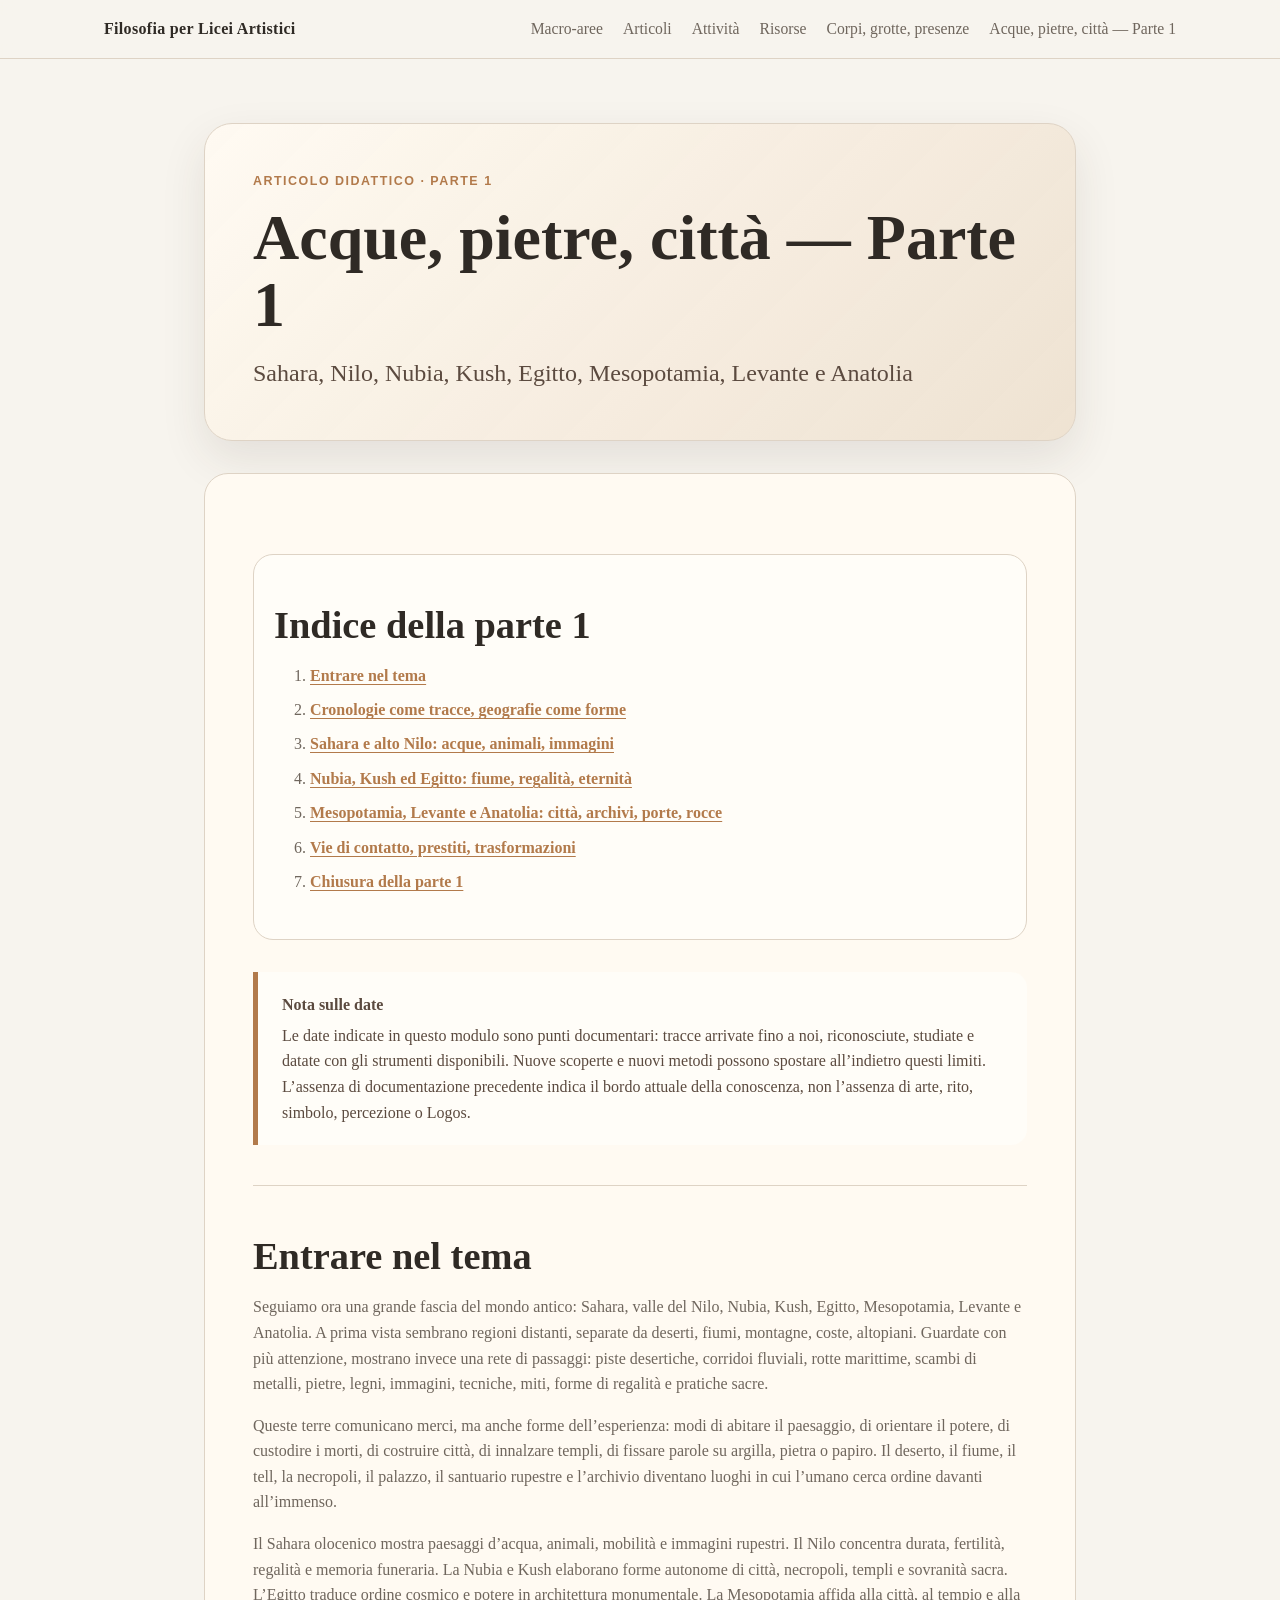
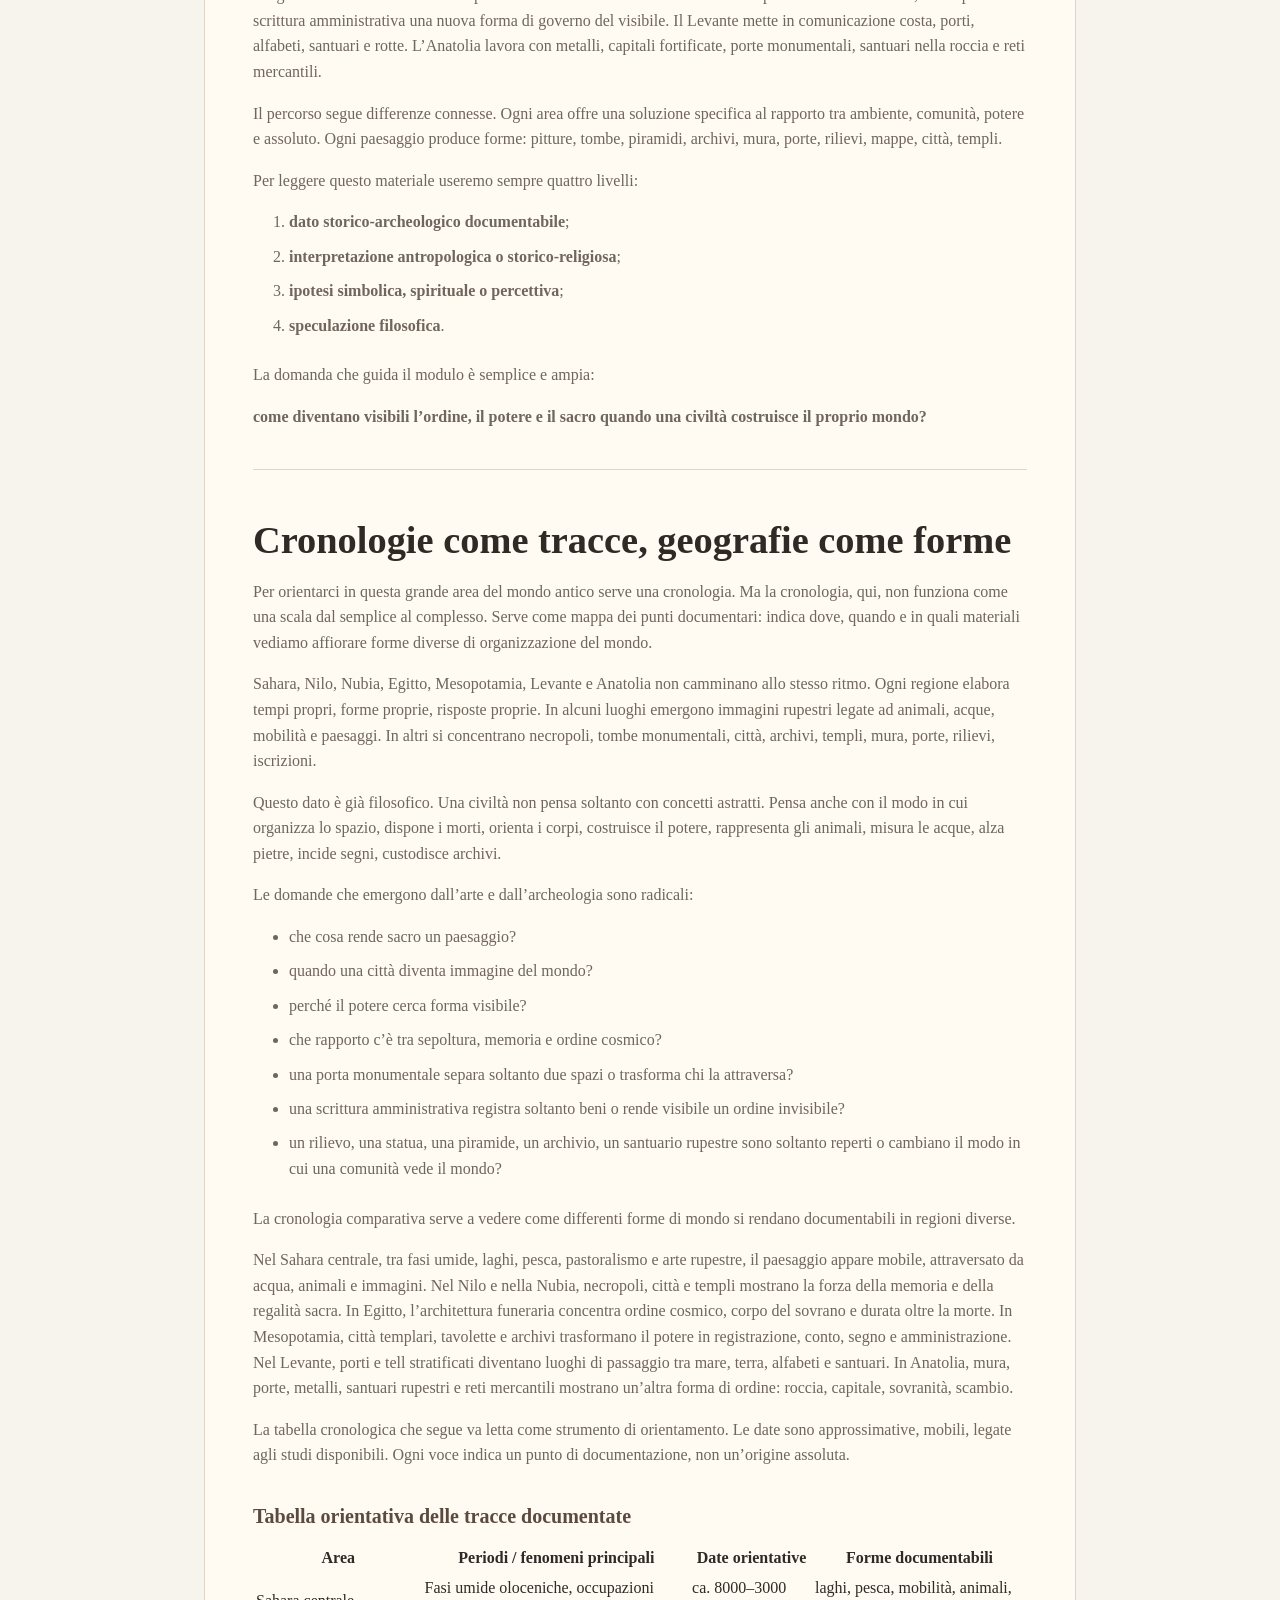
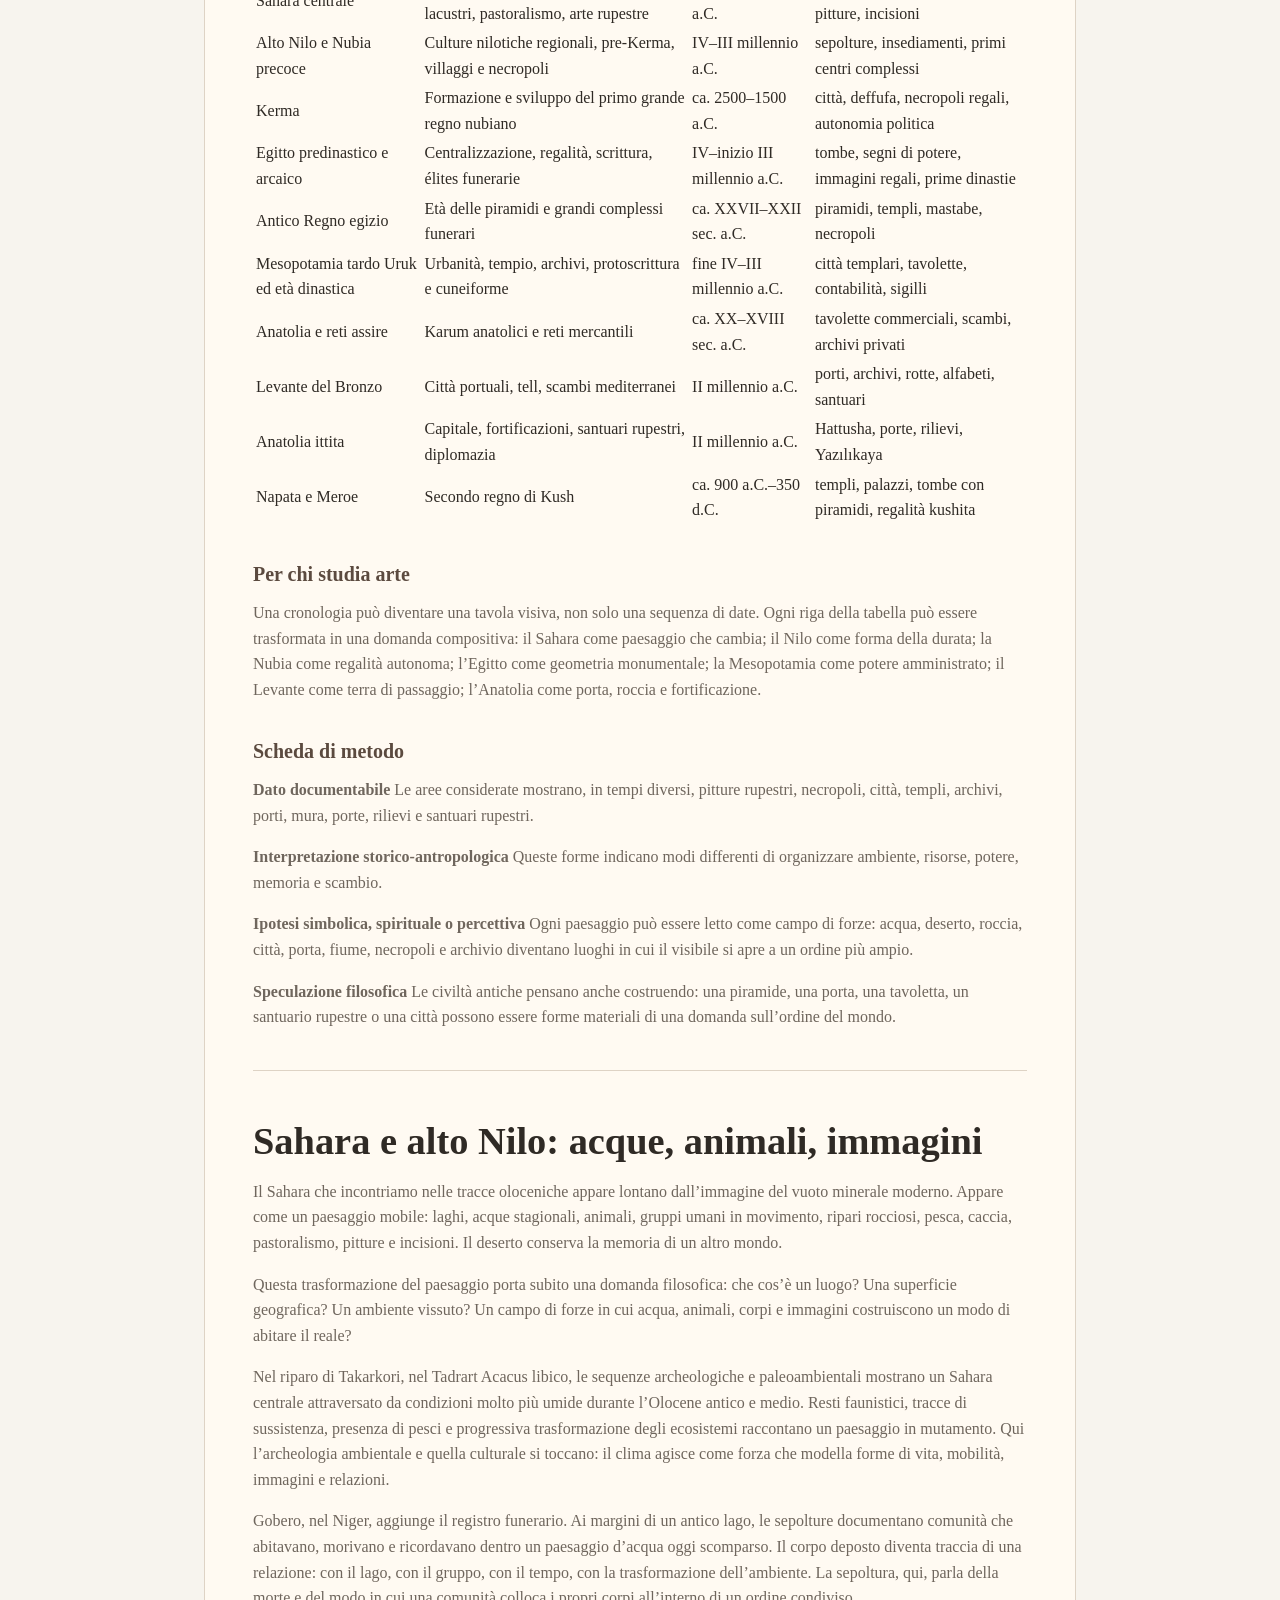
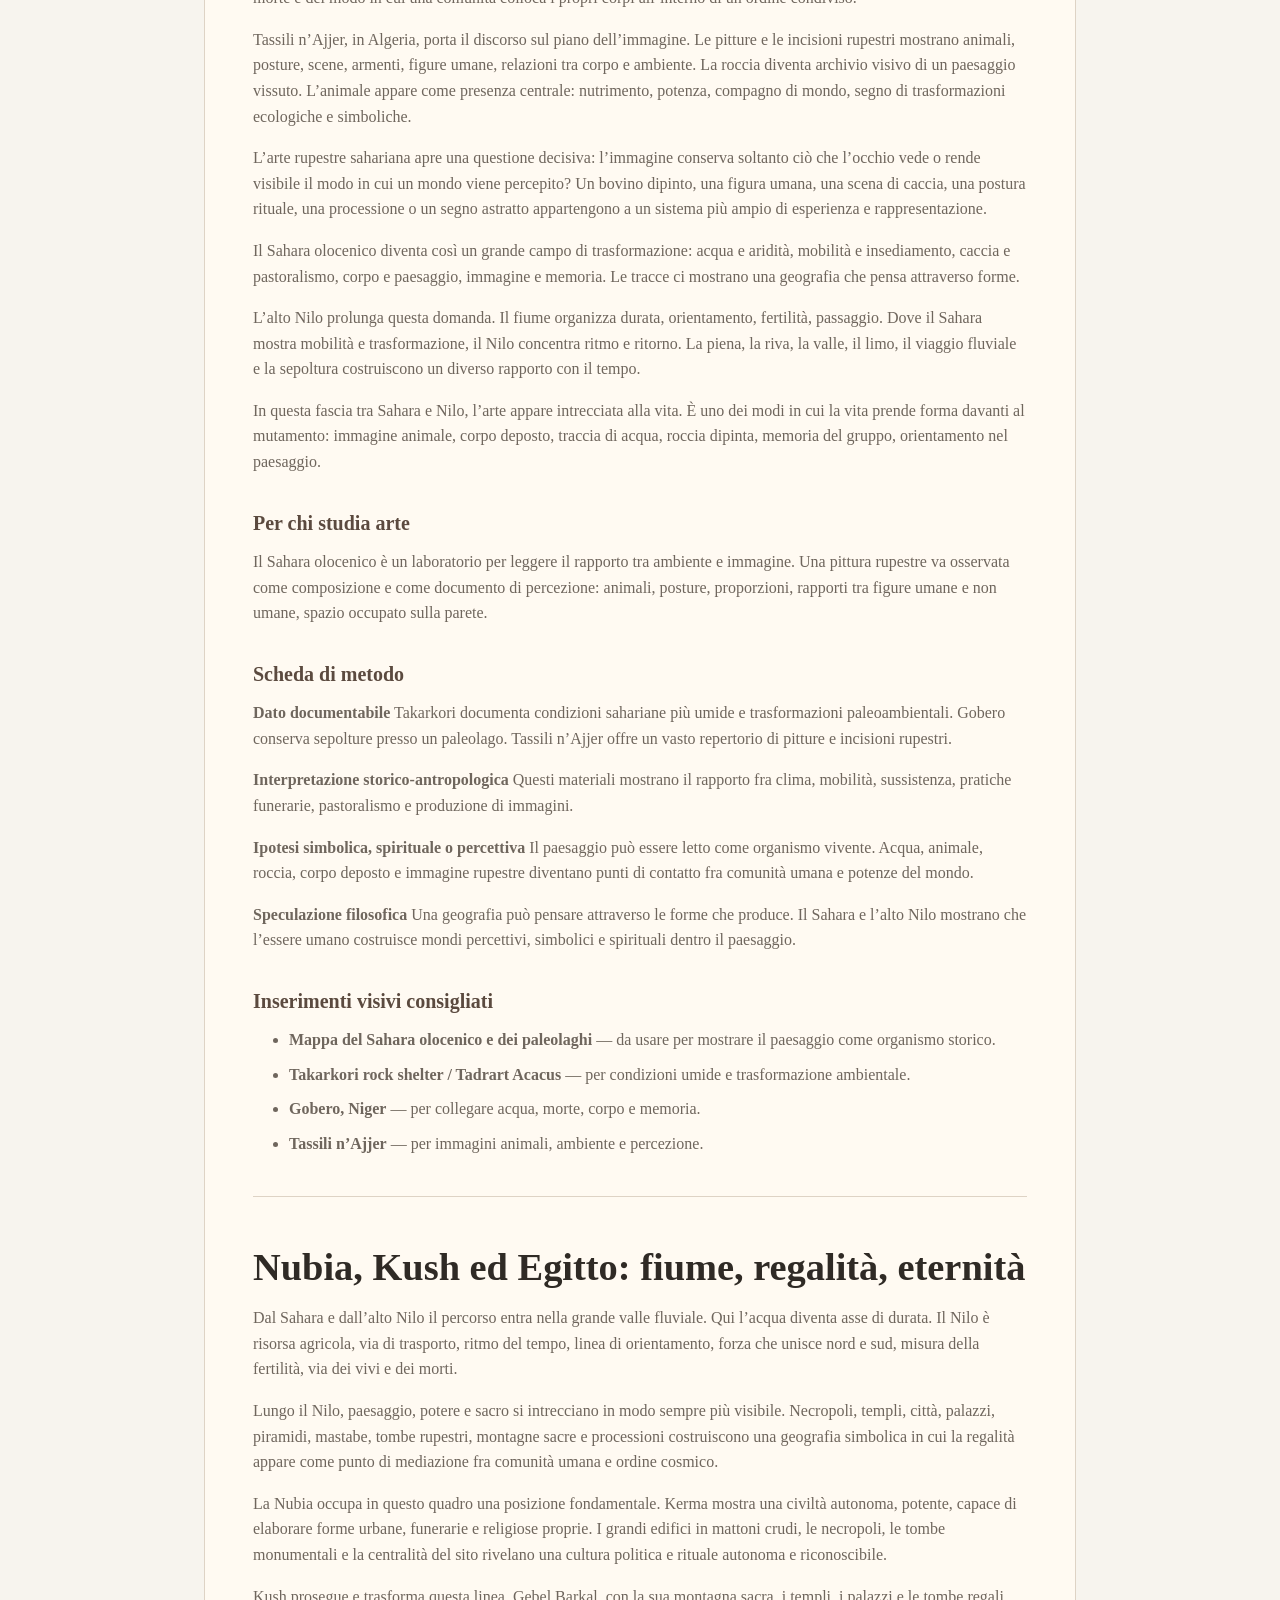
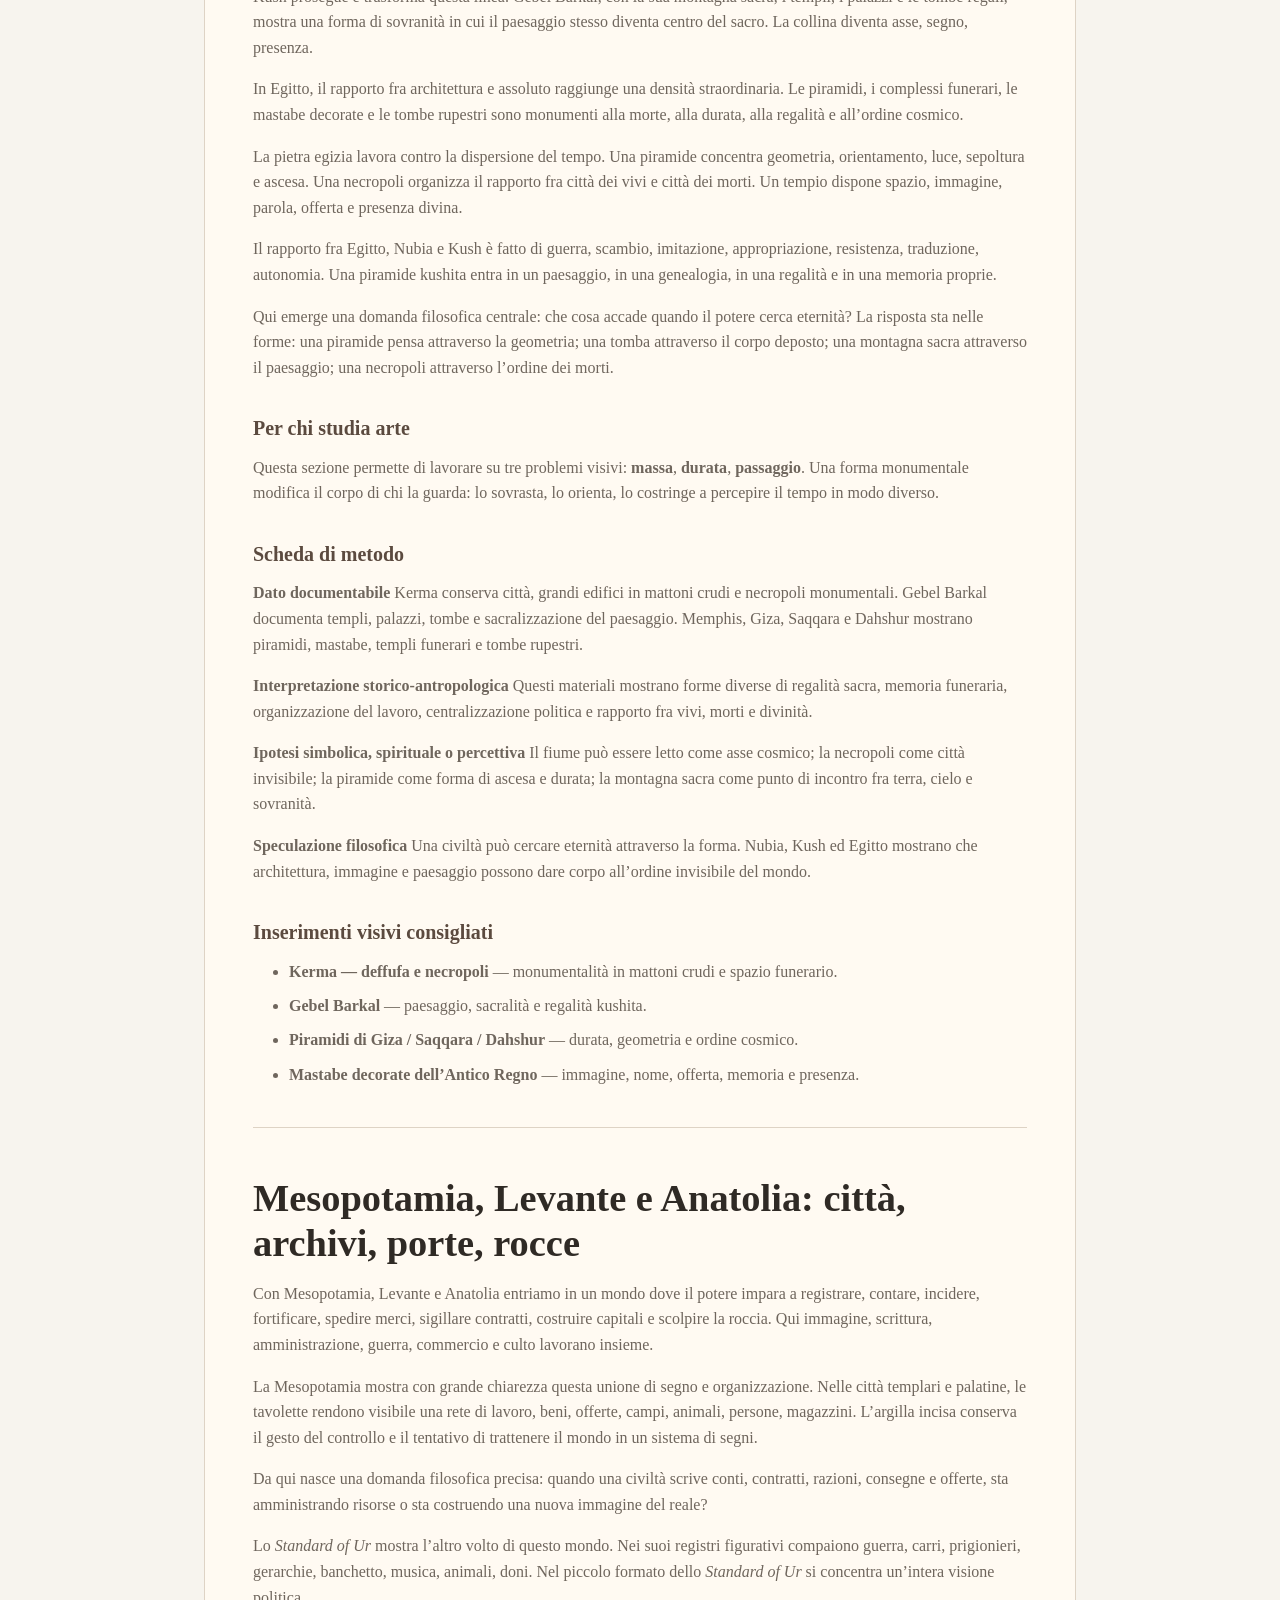
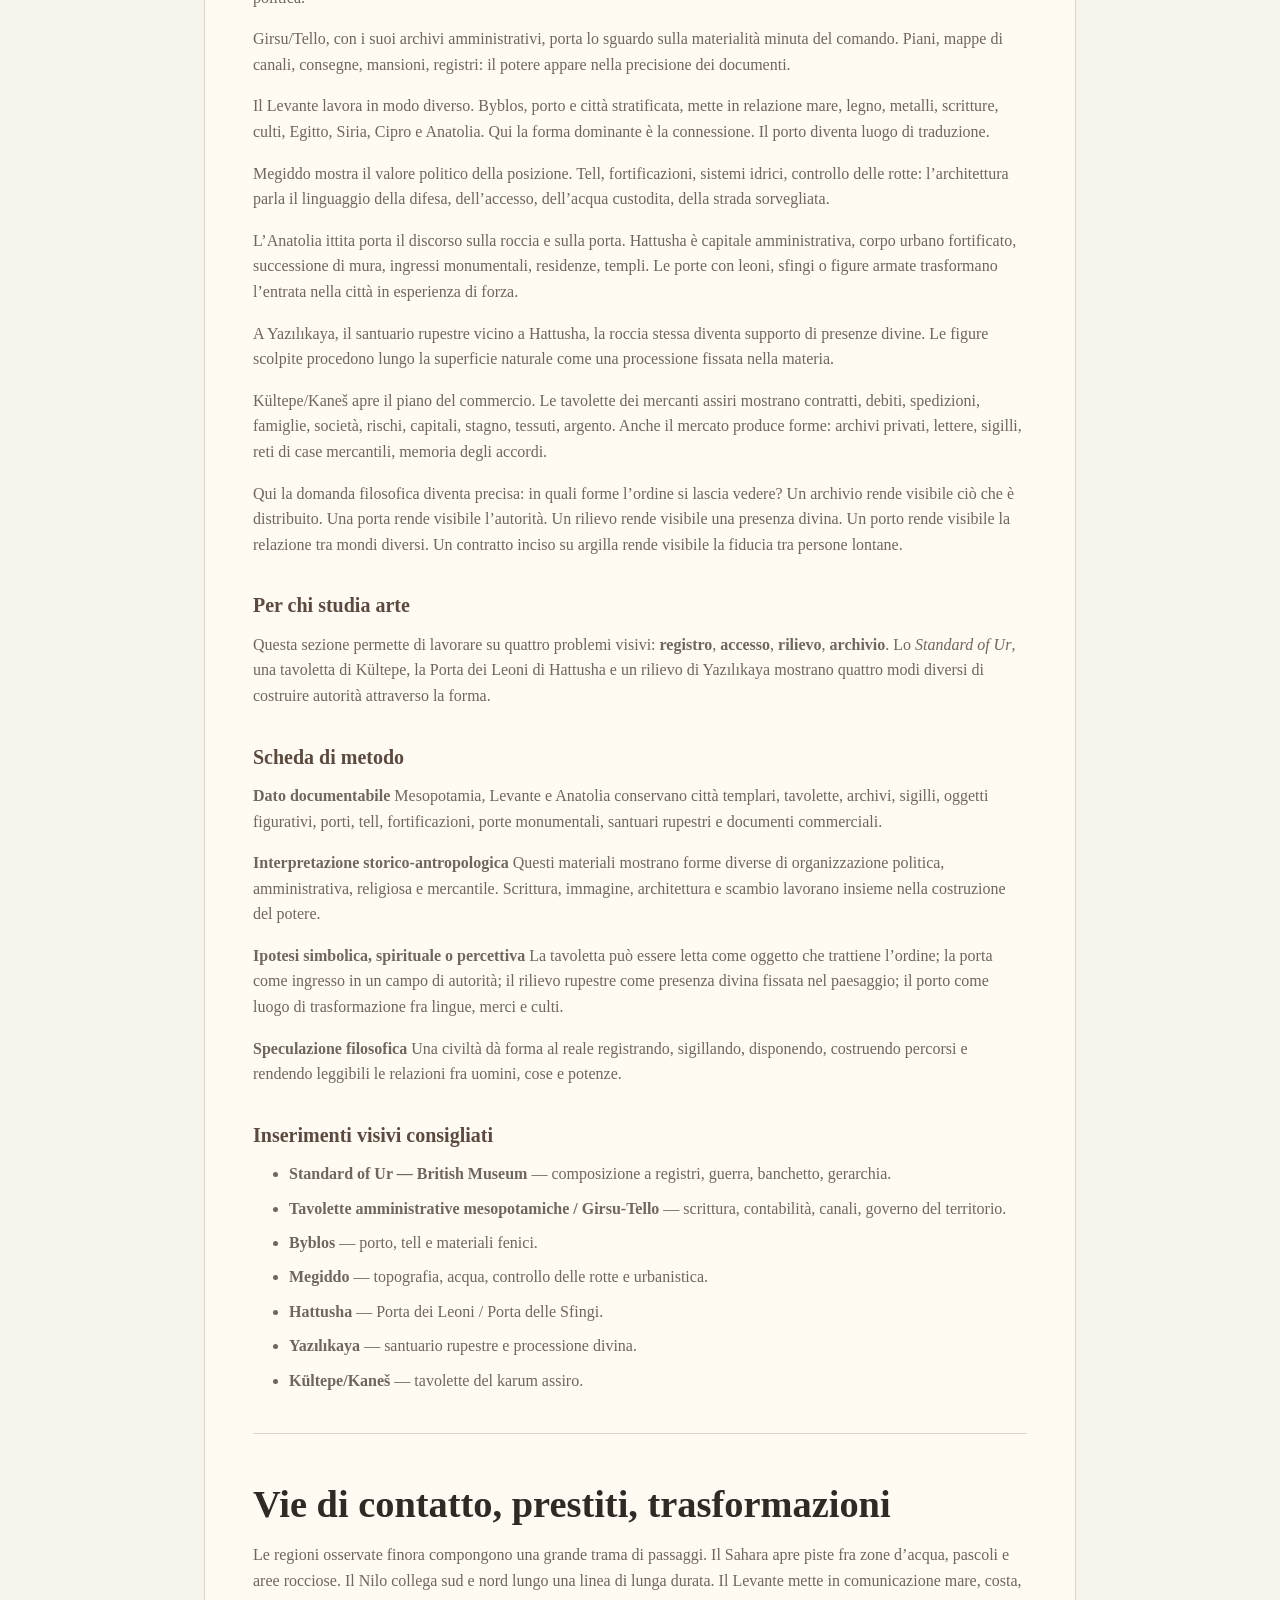
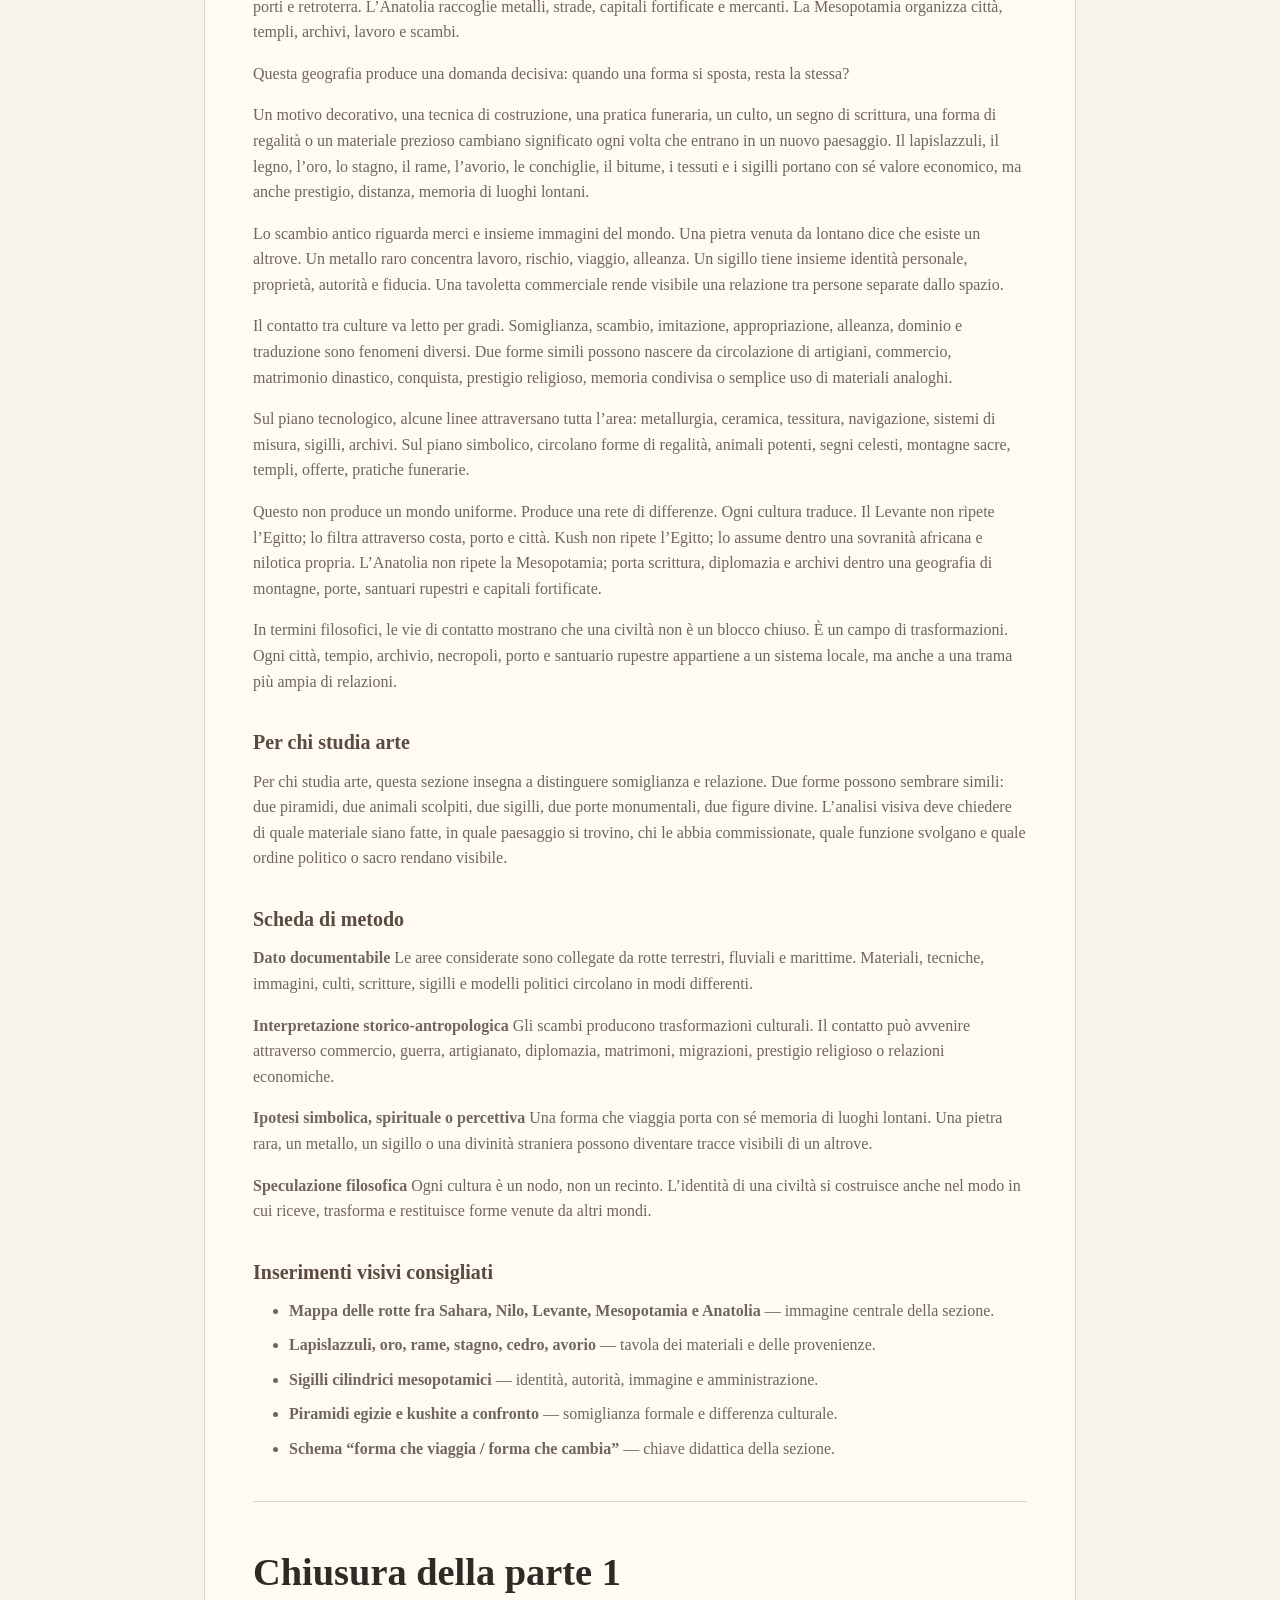
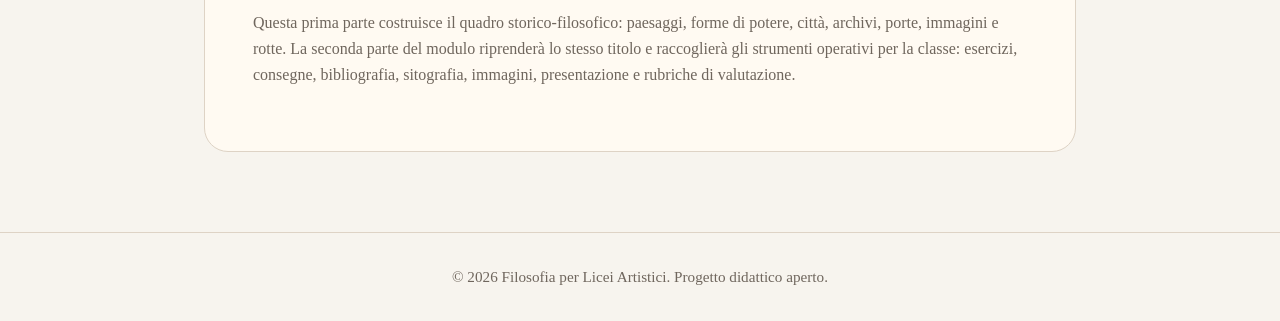
==== commit 38af465c: "Correggi Acque pietre città come parte 1" ====
--- a/acque-pietre-citta.html
+++ b/acque-pietre-citta.html
@@ -3,7 +3,7 @@
 <head>
   <meta charset="UTF-8">
   <meta name="viewport" content="width=device-width, initial-scale=1.0">
-  <title>Acque, pietre, città | Filosofia per Licei Artistici</title>
+  <title>Acque, pietre, città — Parte 1 | Filosofia per Licei Artistici</title>
   <link rel="stylesheet" href="styles.css">
 </head>
 <body>
@@ -16,7 +16,7 @@
         <li><a href="index.html#attivita">Attività</a></li>
         <li><a href="index.html#risorse">Risorse</a></li>
         <li><a href="quando-l-arte-era-una-soglia.html">Corpi, grotte, presenze</a></li>
-        <li><a href="acque-pietre-citta.html" aria-current="page">Acque, pietre, città</a></li>
+        <li><a href="acque-pietre-citta.html" aria-current="page">Acque, pietre, città — Parte 1</a></li>
       </ul>
     </nav>
   </header>
@@ -24,27 +24,27 @@
   <main class="article-layout">
     <article class="article-page">
       <header class="article-hero">
-        <p class="eyebrow">Articolo didattico</p>
-        <h1>Acque, pietre, città</h1>
+        <p class="eyebrow">Articolo didattico · Parte 1</p>
+        <h1>Acque, pietre, città — Parte 1</h1>
         <p class="article-subtitle">Sahara, Nilo, Nubia, Kush, Egitto, Mesopotamia, Levante e Anatolia</p>
       </header>
+
       <div class="article-content">
         <nav class="media-cluster" aria-labelledby="indice-acque-pietre-citta">
-          <h2 id="indice-acque-pietre-citta">Indice del percorso</h2>
+          <h2 id="indice-acque-pietre-citta">Indice della parte 1</h2>
           <ol>
-          <li><a href="#entrare-nel-tema">Entrare nel tema</a></li>
-          <li><a href="#cronologie-come-tracce-geografie-come-forme">Cronologie come tracce, geografie come forme</a></li>
-          <li><a href="#sahara-e-alto-nilo-acque-animali-immagini">Sahara e alto Nilo: acque, animali, immagini</a></li>
-          <li><a href="#nubia-kush-ed-egitto-fiume-regalita-eternita">Nubia, Kush ed Egitto: fiume, regalità, eternità</a></li>
-          <li><a href="#mesopotamia-levante-e-anatolia-citta-archivi-porte-rocce">Mesopotamia, Levante e Anatolia: città, archivi, porte, rocce</a></li>
-          <li><a href="#vie-di-contatto-prestiti-trasformazioni">Vie di contatto, prestiti, trasformazioni</a></li>
-          <li><a href="#per-chi-studia-arte-sezione-di-sintesi-operativa">Per chi studia arte — sezione di sintesi operativa</a></li>
-          <li><a href="#scheda-di-metodo-generale">Scheda di metodo generale</a></li>
-          <li><a href="#bibliografia-ragionata-essenziale">Bibliografia ragionata essenziale</a></li>
-          <li><a href="#piste-di-approfondimento">Piste di approfondimento</a></li>
+            <li><a href="#entrare-nel-tema">Entrare nel tema</a></li>
+            <li><a href="#cronologie-come-tracce-geografie-come-forme">Cronologie come tracce, geografie come forme</a></li>
+            <li><a href="#sahara-e-alto-nilo-acque-animali-immagini">Sahara e alto Nilo: acque, animali, immagini</a></li>
+            <li><a href="#nubia-kush-ed-egitto-fiume-regalita-eternita">Nubia, Kush ed Egitto: fiume, regalità, eternità</a></li>
+            <li><a href="#mesopotamia-levante-e-anatolia-citta-archivi-porte-rocce">Mesopotamia, Levante e Anatolia: città, archivi, porte, rocce</a></li>
+            <li><a href="#vie-di-contatto-prestiti-trasformazioni">Vie di contatto, prestiti, trasformazioni</a></li>
+            <li><a href="#chiusura-parte-1">Chiusura della parte 1</a></li>
           </ol>
         </nav>
+
         <blockquote><strong>Nota sulle date</strong> Le date indicate in questo modulo sono punti documentari: tracce arrivate fino a noi, riconosciute, studiate e datate con gli strumenti disponibili. Nuove scoperte e nuovi metodi possono spostare all’indietro questi limiti. L’assenza di documentazione precedente indica il bordo attuale della conoscenza, non l’assenza di arte, rito, simbolo, percezione o Logos.</blockquote>
+
         <hr>
         <h2 id="entrare-nel-tema">Entrare nel tema</h2>
         <p>Seguiamo ora una grande fascia del mondo antico: Sahara, valle del Nilo, Nubia, Kush, Egitto, Mesopotamia, Levante e Anatolia. A prima vista sembrano regioni distanti, separate da deserti, fiumi, montagne, coste, altopiani. Guardate con più attenzione, mostrano invece una rete di passaggi: piste desertiche, corridoi fluviali, rotte marittime, scambi di metalli, pietre, legni, immagini, tecniche, miti, forme di regalità e pratiche sacre.</p>
@@ -60,6 +60,7 @@
         </ol>
         <p>La domanda che guida il modulo è semplice e ampia:</p>
         <p><strong>come diventano visibili l’ordine, il potere e il sacro quando una civiltà costruisce il proprio mondo?</strong></p>
+
         <hr>
         <h2 id="cronologie-come-tracce-geografie-come-forme">Cronologie come tracce, geografie come forme</h2>
         <p>Per orientarci in questa grande area del mondo antico serve una cronologia. Ma la cronologia, qui, non funziona come una scala dal semplice al complesso. Serve come mappa dei punti documentari: indica dove, quando e in quali materiali vediamo affiorare forme diverse di organizzazione del mondo.</p>
@@ -78,7 +79,8 @@
         <p>La cronologia comparativa serve a vedere come differenti forme di mondo si rendano documentabili in regioni diverse.</p>
         <p>Nel Sahara centrale, tra fasi umide, laghi, pesca, pastoralismo e arte rupestre, il paesaggio appare mobile, attraversato da acqua, animali e immagini. Nel Nilo e nella Nubia, necropoli, città e templi mostrano la forza della memoria e della regalità sacra. In Egitto, l’architettura funeraria concentra ordine cosmico, corpo del sovrano e durata oltre la morte. In Mesopotamia, città templari, tavolette e archivi trasformano il potere in registrazione, conto, segno e amministrazione. Nel Levante, porti e tell stratificati diventano luoghi di passaggio tra mare, terra, alfabeti e santuari. In Anatolia, mura, porte, metalli, santuari rupestri e reti mercantili mostrano un’altra forma di ordine: roccia, capitale, sovranità, scambio.</p>
         <p>La tabella cronologica che segue va letta come strumento di orientamento. Le date sono approssimative, mobili, legate agli studi disponibili. Ogni voce indica un punto di documentazione, non un’origine assoluta.</p>
-        <h3 id="tabella-orientativa-delle-tracce-documentate">Tabella orientativa delle tracce documentate</h3>
+
+        <h3>Tabella orientativa delle tracce documentate</h3>
         <div class="table-wrap" style="overflow-x:auto;">
           <table>
             <thead><tr><th>Area</th><th>Periodi / fenomeni principali</th><th>Date orientative</th><th>Forme documentabili</th></tr></thead>
@@ -96,24 +98,16 @@
             </tbody>
           </table>
         </div>
-        <h3 id="per-chi-studia-arte">Per chi studia arte</h3>
-        <p>Una cronologia può diventare una tavola visiva, non solo una sequenza di date.</p>
-        <p>Ogni riga della tabella può essere trasformata in una domanda compositiva:</p>
-        <ul>
-          <li>il Sahara: come si rappresenta un paesaggio che cambia?</li>
-          <li>il Nilo: come si dà forma alla durata?</li>
-          <li>la Nubia: come si costruisce una regalità autonoma attraverso necropoli e templi?</li>
-          <li>l’Egitto: come si traduce l’ordine cosmico in geometria monumentale?</li>
-          <li>la Mesopotamia: come diventa immagine il potere amministrato?</li>
-          <li>il Levante: come si disegna una terra di passaggio?</li>
-          <li>l’Anatolia: come una porta, una roccia o una fortificazione trasformano lo spazio?</li>
-        </ul>
-        <p>Per un progetto grafico o multimediale, questa sezione può diventare una mappa interattiva: una costellazione di luoghi, materiali e domande. Ogni sito può aprire una scheda: immagine, funzione, paesaggio, potere, sacro, forma artistica.</p>
-        <h3 id="scheda-di-metodo">Scheda di metodo</h3>
+
+        <h3>Per chi studia arte</h3>
+        <p>Una cronologia può diventare una tavola visiva, non solo una sequenza di date. Ogni riga della tabella può essere trasformata in una domanda compositiva: il Sahara come paesaggio che cambia; il Nilo come forma della durata; la Nubia come regalità autonoma; l’Egitto come geometria monumentale; la Mesopotamia come potere amministrato; il Levante come terra di passaggio; l’Anatolia come porta, roccia e fortificazione.</p>
+
+        <h3>Scheda di metodo</h3>
         <p><strong>Dato documentabile</strong> Le aree considerate mostrano, in tempi diversi, pitture rupestri, necropoli, città, templi, archivi, porti, mura, porte, rilievi e santuari rupestri.</p>
         <p><strong>Interpretazione storico-antropologica</strong> Queste forme indicano modi differenti di organizzare ambiente, risorse, potere, memoria e scambio.</p>
         <p><strong>Ipotesi simbolica, spirituale o percettiva</strong> Ogni paesaggio può essere letto come campo di forze: acqua, deserto, roccia, città, porta, fiume, necropoli e archivio diventano luoghi in cui il visibile si apre a un ordine più ampio.</p>
         <p><strong>Speculazione filosofica</strong> Le civiltà antiche pensano anche costruendo: una piramide, una porta, una tavoletta, un santuario rupestre o una città possono essere forme materiali di una domanda sull’ordine del mondo.</p>
+
         <hr>
         <h2 id="sahara-e-alto-nilo-acque-animali-immagini">Sahara e alto Nilo: acque, animali, immagini</h2>
         <p>Il Sahara che incontriamo nelle tracce oloceniche appare lontano dall’immagine del vuoto minerale moderno. Appare come un paesaggio mobile: laghi, acque stagionali, animali, gruppi umani in movimento, ripari rocciosi, pesca, caccia, pastoralismo, pitture e incisioni. Il deserto conserva la memoria di un altro mondo.</p>
@@ -121,371 +115,122 @@
         <p>Nel riparo di Takarkori, nel Tadrart Acacus libico, le sequenze archeologiche e paleoambientali mostrano un Sahara centrale attraversato da condizioni molto più umide durante l’Olocene antico e medio. Resti faunistici, tracce di sussistenza, presenza di pesci e progressiva trasformazione degli ecosistemi raccontano un paesaggio in mutamento. Qui l’archeologia ambientale e quella culturale si toccano: il clima agisce come forza che modella forme di vita, mobilità, immagini e relazioni.</p>
         <p>Gobero, nel Niger, aggiunge il registro funerario. Ai margini di un antico lago, le sepolture documentano comunità che abitavano, morivano e ricordavano dentro un paesaggio d’acqua oggi scomparso. Il corpo deposto diventa traccia di una relazione: con il lago, con il gruppo, con il tempo, con la trasformazione dell’ambiente. La sepoltura, qui, parla della morte e del modo in cui una comunità colloca i propri corpi all’interno di un ordine condiviso.</p>
         <p>Tassili n’Ajjer, in Algeria, porta il discorso sul piano dell’immagine. Le pitture e le incisioni rupestri mostrano animali, posture, scene, armenti, figure umane, relazioni tra corpo e ambiente. La roccia diventa archivio visivo di un paesaggio vissuto. L’animale appare come presenza centrale: nutrimento, potenza, compagno di mondo, segno di trasformazioni ecologiche e simboliche.</p>
-        <p>L’arte rupestre sahariana apre una questione decisiva: l’immagine conserva soltanto ciò che l’occhio vede o rende visibile il modo in cui un mondo viene percepito? Un bovino dipinto, una figura umana, una scena di caccia, una postura rituale, una processione o un segno astratto appartengono a un sistema più ampio di esperienza e rappresentazione. Sono forme attraverso cui una comunità dispone la propria esperienza: ambiente, animali, corpi, cicli, paure, potenze, passaggi.</p>
-        <p>Il Sahara olocenico diventa così un grande campo di trasformazione: acqua e aridità, mobilità e insediamento, caccia e pastoralismo, corpo e paesaggio, immagine e memoria. Le tracce ci mostrano una geografia che pensa attraverso forme. Il paesaggio entra nell’umano: nelle immagini, nei gesti funerari, nelle economie, negli itinerari, nelle superfici dipinte.</p>
-        <p>L’alto Nilo prolunga questa domanda. Il fiume organizza durata, orientamento, fertilità, passaggio. Dove il Sahara mostra mobilità e trasformazione, il Nilo concentra ritmo e ritorno. La piena, la riva, la valle, il limo, il viaggio fluviale e la sepoltura costruiscono un diverso rapporto con il tempo. L’acqua diventa misura cosmica: ciò che ritorna, nutre, separa, collega, trascina e rinnova.</p>
+        <p>L’arte rupestre sahariana apre una questione decisiva: l’immagine conserva soltanto ciò che l’occhio vede o rende visibile il modo in cui un mondo viene percepito? Un bovino dipinto, una figura umana, una scena di caccia, una postura rituale, una processione o un segno astratto appartengono a un sistema più ampio di esperienza e rappresentazione.</p>
+        <p>Il Sahara olocenico diventa così un grande campo di trasformazione: acqua e aridità, mobilità e insediamento, caccia e pastoralismo, corpo e paesaggio, immagine e memoria. Le tracce ci mostrano una geografia che pensa attraverso forme.</p>
+        <p>L’alto Nilo prolunga questa domanda. Il fiume organizza durata, orientamento, fertilità, passaggio. Dove il Sahara mostra mobilità e trasformazione, il Nilo concentra ritmo e ritorno. La piena, la riva, la valle, il limo, il viaggio fluviale e la sepoltura costruiscono un diverso rapporto con il tempo.</p>
         <p>In questa fascia tra Sahara e Nilo, l’arte appare intrecciata alla vita. È uno dei modi in cui la vita prende forma davanti al mutamento: immagine animale, corpo deposto, traccia di acqua, roccia dipinta, memoria del gruppo, orientamento nel paesaggio.</p>
-        <h3 id="per-chi-studia-arte-2">Per chi studia arte</h3>
-        <p>Il Sahara olocenico è un laboratorio perfetto per leggere il rapporto tra ambiente e immagine.</p>
-        <p>Una pittura rupestre va osservata come composizione e come documento di percezione: quali animali compaiono? quali posture? quali proporzioni? quali rapporti tra figure umane e non umane? quale spazio occupano sulla parete?</p>
-        <p>L’animale non è soltanto soggetto rappresentato. È massa, ritmo, profilo, energia, orientamento dello sguardo. Un bovino, un’antilope, un pesce, una figura in movimento possono diventare centri visivi attorno a cui si organizza un intero mondo.</p>
-        <p>Per un progetto grafico o multimediale, questa sezione può trasformarsi in una mappa dinamica del paesaggio: acqua che avanza e arretra, animali che migrano, gruppi umani che attraversano, immagini che restano sulla roccia. Il tema visivo è potente: ciò che cambia nel tempo lascia forme sulla superficie.</p>
-        <h3 id="scheda-di-metodo-2">Scheda di metodo</h3>
-        <p><strong>Dato documentabile</strong> Takarkori documenta condizioni sahariane più umide e trasformazioni paleoambientali. Gobero conserva sepolture presso un paleolago. Tassili n’Ajjer offre un vasto repertorio di pitture e incisioni rupestri con animali, corpi e scene di vita.</p>
+
+        <h3>Per chi studia arte</h3>
+        <p>Il Sahara olocenico è un laboratorio per leggere il rapporto tra ambiente e immagine. Una pittura rupestre va osservata come composizione e come documento di percezione: animali, posture, proporzioni, rapporti tra figure umane e non umane, spazio occupato sulla parete.</p>
+
+        <h3>Scheda di metodo</h3>
+        <p><strong>Dato documentabile</strong> Takarkori documenta condizioni sahariane più umide e trasformazioni paleoambientali. Gobero conserva sepolture presso un paleolago. Tassili n’Ajjer offre un vasto repertorio di pitture e incisioni rupestri.</p>
         <p><strong>Interpretazione storico-antropologica</strong> Questi materiali mostrano il rapporto fra clima, mobilità, sussistenza, pratiche funerarie, pastoralismo e produzione di immagini.</p>
         <p><strong>Ipotesi simbolica, spirituale o percettiva</strong> Il paesaggio può essere letto come organismo vivente. Acqua, animale, roccia, corpo deposto e immagine rupestre diventano punti di contatto fra comunità umana e potenze del mondo.</p>
         <p><strong>Speculazione filosofica</strong> Una geografia può pensare attraverso le forme che produce. Il Sahara e l’alto Nilo mostrano che l’essere umano costruisce mondi percettivi, simbolici e spirituali dentro il paesaggio.</p>
-        <h3 id="inserimenti-visivi-consigliati">Inserimenti visivi consigliati</h3>
-        <ul>
-          <li><strong>Mappa del Sahara olocenico e dei paleolaghi</strong></li>
-        </ul>
-        <p>Da usare in apertura della sezione per mostrare il paesaggio come organismo storico.</p>
-        <ul>
-          <li><strong>Takarkori rock shelter / Tadrart Acacus</strong></li>
-        </ul>
-        <p>Da inserire accanto al paragrafo sulle condizioni umide e sulla trasformazione ambientale.</p>
-        <ul>
-          <li><strong>Gobero, Niger — paleolago e sepolture</strong></li>
-        </ul>
-        <p>Da usare per collegare acqua, morte, corpo e memoria.</p>
-        <ul>
-          <li><strong>Tassili n’Ajjer — pitture e incisioni rupestri</strong></li>
-        </ul>
-        <p>Da collocare nella parte sull’immagine animale e sul rapporto tra ambiente e percezione.</p>
-        <ul>
-          <li><strong>Schema didattico: acqua / animale / corpo / immagine / memoria</strong></li>
-        </ul>
-        <p>Da produrre come grafico per il sito, utile a mostrare come il paesaggio diventa forma culturale.</p>
+
+        <h3>Inserimenti visivi consigliati</h3>
+        <ul>
+          <li><strong>Mappa del Sahara olocenico e dei paleolaghi</strong> — da usare per mostrare il paesaggio come organismo storico.</li>
+          <li><strong>Takarkori rock shelter / Tadrart Acacus</strong> — per condizioni umide e trasformazione ambientale.</li>
+          <li><strong>Gobero, Niger</strong> — per collegare acqua, morte, corpo e memoria.</li>
+          <li><strong>Tassili n’Ajjer</strong> — per immagini animali, ambiente e percezione.</li>
+        </ul>
+
         <hr>
         <h2 id="nubia-kush-ed-egitto-fiume-regalita-eternita">Nubia, Kush ed Egitto: fiume, regalità, eternità</h2>
         <p>Dal Sahara e dall’alto Nilo il percorso entra nella grande valle fluviale. Qui l’acqua diventa asse di durata. Il Nilo è risorsa agricola, via di trasporto, ritmo del tempo, linea di orientamento, forza che unisce nord e sud, misura della fertilità, via dei vivi e dei morti.</p>
         <p>Lungo il Nilo, paesaggio, potere e sacro si intrecciano in modo sempre più visibile. Necropoli, templi, città, palazzi, piramidi, mastabe, tombe rupestri, montagne sacre e processioni costruiscono una geografia simbolica in cui la regalità appare come punto di mediazione fra comunità umana e ordine cosmico.</p>
-        <p>La Nubia occupa in questo quadro una posizione fondamentale. Kerma mostra una civiltà autonoma, potente, capace di elaborare forme urbane, funerarie e religiose proprie. I grandi edifici in mattoni crudi, le necropoli, le tombe monumentali e la centralità del sito rivelano una cultura politica e rituale con forma propria, autonoma e riconoscibile. Qui il potere prende forma nella terra cruda, nella massa architettonica, nella disposizione dei morti, nella forza visiva della necropoli.</p>
-        <p>Kush prosegue e trasforma questa linea. Gebel Barkal, con la sua montagna sacra, i templi, i palazzi e le tombe regali, mostra una forma di sovranità in cui il paesaggio stesso diventa centro del sacro. La collina diventa asse, segno, presenza. La regalità kushita si costruisce anche attraverso luoghi capaci di concentrare memoria, divinità, genealogia e potere.</p>
-        <p>In Egitto, il rapporto fra architettura e assoluto raggiunge una densità straordinaria. Le piramidi, i complessi funerari, le mastabe decorate e le tombe rupestri sono monumenti alla morte, alla durata, alla regalità e all’ordine cosmico. Trasformano il corpo del sovrano, la memoria della corte, il lavoro collettivo, la teologia solare, l’ordine cosmico e la gerarchia politica in forma visibile.</p>
-        <p>La pietra egizia lavora contro la dispersione del tempo. Una piramide concentra geometria, orientamento, luce, sepoltura e ascesa. Una necropoli organizza il rapporto fra città dei vivi e città dei morti. Un tempio dispone spazio, immagine, parola, offerta e presenza divina. L’arte egizia tiene insieme rappresentazione e funzione: immagine, nome e gesto rituale partecipano al rinnovamento dell’ordine.</p>
-        <p>Il rapporto fra Egitto, Nubia e Kush è fatto di guerra, scambio, imitazione, appropriazione, resistenza, traduzione, autonomia. Le forme circolano: motivi egizi, culti, immagini regali, piramidi, templi, divinità. Ma quando una forma passa da un territorio all’altro cambia campo di forza. Una piramide kushita entra in un paesaggio, in una genealogia, in una regalità e in una memoria proprie.</p>
-        <p>Qui emerge una domanda filosofica centrale: che cosa accade quando il potere cerca eternità?</p>
-        <p>La risposta sta nelle forme. Una piramide pensa attraverso la geometria. Una tomba pensa attraverso il corpo deposto. Una montagna sacra pensa attraverso il paesaggio. Una necropoli pensa attraverso l’ordine dei morti. Un tempio pensa attraverso il percorso, l’immagine e la presenza.</p>
-        <p>Nubia, Kush ed Egitto mostrano che la regalità antica è spesso una forma visibile di mediazione. Il sovrano occupa un vertice politico e una posizione cosmica. Viene collocato dentro una rete: acqua, terra, cielo, antenati, dèi, morti, cicli, offerte, monumenti, iscrizioni. La forma artistica rende percepibile questa rete.</p>
-        <h3 id="per-chi-studia-arte-3">Per chi studia arte</h3>
-        <p>Questa sezione permette di lavorare su tre grandi problemi visivi: <strong>massa</strong>, <strong>durata</strong>, <strong>passaggio</strong>.</p>
-        <p>La massa riguarda la monumentalità: deffufa, piramide, tempio, montagna sacra, necropoli. Una forma monumentale modifica il corpo di chi la guarda. Lo sovrasta, lo orienta, lo costringe a percepire il tempo in modo diverso.</p>
-        <p>La durata riguarda materiali, geometrie, ripetizioni, assi, iscrizioni, sepolture. L’arte funeraria egizia e kushita insegna che una forma può essere progettata per resistere, per custodire, per rendere presente ciò che tende a scomparire.</p>
-        <p>Il passaggio riguarda vita e morte, umano e divino, palazzo e tempio, fiume e deserto, corpo e immagine, nome e presenza. Una porta templare, una camera funeraria, un corridoio, una rampa, un pilone o una necropoli sono strutture spaziali di trasformazione.</p>
-        <p>Per un progetto artistico, si può confrontare una piramide egizia con una piramide kushita, una mastaba con una tomba nubiana, Gebel Barkal con Giza. La domanda non è solo “che forma hanno?”, ma <strong>quale esperienza del tempo, del potere e del sacro producono?</strong></p>
-        <h3 id="scheda-di-metodo-3">Scheda di metodo</h3>
-        <p><strong>Dato documentabile</strong> Kerma conserva città, grandi edifici in mattoni crudi e necropoli monumentali. Gebel Barkal documenta templi, palazzi, tombe e una forte sacralizzazione del paesaggio. Memphis, Giza, Saqqara e Dahshur mostrano piramidi, mastabe, templi funerari e tombe rupestri legate alla regalità egizia.</p>
-        <p><strong>Interpretazione storico-antropologica</strong> Questi materiali mostrano forme diverse di regalità sacra, memoria funeraria, organizzazione del lavoro, centralizzazione politica, continuità dinastica e rapporto fra vivi, morti e divinità.</p>
+        <p>La Nubia occupa in questo quadro una posizione fondamentale. Kerma mostra una civiltà autonoma, potente, capace di elaborare forme urbane, funerarie e religiose proprie. I grandi edifici in mattoni crudi, le necropoli, le tombe monumentali e la centralità del sito rivelano una cultura politica e rituale autonoma e riconoscibile.</p>
+        <p>Kush prosegue e trasforma questa linea. Gebel Barkal, con la sua montagna sacra, i templi, i palazzi e le tombe regali, mostra una forma di sovranità in cui il paesaggio stesso diventa centro del sacro. La collina diventa asse, segno, presenza.</p>
+        <p>In Egitto, il rapporto fra architettura e assoluto raggiunge una densità straordinaria. Le piramidi, i complessi funerari, le mastabe decorate e le tombe rupestri sono monumenti alla morte, alla durata, alla regalità e all’ordine cosmico.</p>
+        <p>La pietra egizia lavora contro la dispersione del tempo. Una piramide concentra geometria, orientamento, luce, sepoltura e ascesa. Una necropoli organizza il rapporto fra città dei vivi e città dei morti. Un tempio dispone spazio, immagine, parola, offerta e presenza divina.</p>
+        <p>Il rapporto fra Egitto, Nubia e Kush è fatto di guerra, scambio, imitazione, appropriazione, resistenza, traduzione, autonomia. Una piramide kushita entra in un paesaggio, in una genealogia, in una regalità e in una memoria proprie.</p>
+        <p>Qui emerge una domanda filosofica centrale: che cosa accade quando il potere cerca eternità? La risposta sta nelle forme: una piramide pensa attraverso la geometria; una tomba attraverso il corpo deposto; una montagna sacra attraverso il paesaggio; una necropoli attraverso l’ordine dei morti.</p>
+
+        <h3>Per chi studia arte</h3>
+        <p>Questa sezione permette di lavorare su tre problemi visivi: <strong>massa</strong>, <strong>durata</strong>, <strong>passaggio</strong>. Una forma monumentale modifica il corpo di chi la guarda: lo sovrasta, lo orienta, lo costringe a percepire il tempo in modo diverso.</p>
+
+        <h3>Scheda di metodo</h3>
+        <p><strong>Dato documentabile</strong> Kerma conserva città, grandi edifici in mattoni crudi e necropoli monumentali. Gebel Barkal documenta templi, palazzi, tombe e sacralizzazione del paesaggio. Memphis, Giza, Saqqara e Dahshur mostrano piramidi, mastabe, templi funerari e tombe rupestri.</p>
+        <p><strong>Interpretazione storico-antropologica</strong> Questi materiali mostrano forme diverse di regalità sacra, memoria funeraria, organizzazione del lavoro, centralizzazione politica e rapporto fra vivi, morti e divinità.</p>
         <p><strong>Ipotesi simbolica, spirituale o percettiva</strong> Il fiume può essere letto come asse cosmico; la necropoli come città invisibile; la piramide come forma di ascesa e durata; la montagna sacra come punto di incontro fra terra, cielo e sovranità.</p>
-        <p><strong>Speculazione filosofica</strong> Una civiltà può cercare eternità attraverso la forma. Nubia, Kush ed Egitto mostrano che architettura, immagine e paesaggio possono diventare strumenti per dare corpo all’ordine invisibile del mondo.</p>
-        <h3 id="inserimenti-visivi-consigliati-2">Inserimenti visivi consigliati</h3>
-        <ul>
-          <li><strong>Kerma — deffufa e necropoli</strong></li>
-        </ul>
-        <p>Da inserire nella parte sulla Nubia autonoma, per mostrare monumentalità in mattoni crudi, massa architettonica e spazio funerario.</p>
-        <ul>
-          <li><strong>Gebel Barkal — montagna sacra, templi e piramidi kushite</strong></li>
-        </ul>
-        <p>Da usare per far emergere il rapporto fra paesaggio, sacralità e regalità.</p>
-        <ul>
-          <li><strong>Piramidi di Giza / Saqqara / Dahshur</strong></li>
-        </ul>
-        <p>Da collocare nella parte sull’architettura funeraria egizia come forma di durata e ordine cosmico.</p>
-        <ul>
-          <li><strong>Mastabe decorate dell’Antico Regno</strong></li>
-        </ul>
-        <p>Utili per collegare immagine, nome, offerta, memoria e presenza.</p>
-        <ul>
-          <li><strong>Schema comparativo: Kerma / Gebel Barkal / Giza</strong></li>
-        </ul>
-        <p>Da produrre per il sito come tavola visiva su tre modi diversi di monumentalizzare il potere.</p>
+        <p><strong>Speculazione filosofica</strong> Una civiltà può cercare eternità attraverso la forma. Nubia, Kush ed Egitto mostrano che architettura, immagine e paesaggio possono dare corpo all’ordine invisibile del mondo.</p>
+
+        <h3>Inserimenti visivi consigliati</h3>
+        <ul>
+          <li><strong>Kerma — deffufa e necropoli</strong> — monumentalità in mattoni crudi e spazio funerario.</li>
+          <li><strong>Gebel Barkal</strong> — paesaggio, sacralità e regalità kushita.</li>
+          <li><strong>Piramidi di Giza / Saqqara / Dahshur</strong> — durata, geometria e ordine cosmico.</li>
+          <li><strong>Mastabe decorate dell’Antico Regno</strong> — immagine, nome, offerta, memoria e presenza.</li>
+        </ul>
+
         <hr>
         <h2 id="mesopotamia-levante-e-anatolia-citta-archivi-porte-rocce">Mesopotamia, Levante e Anatolia: città, archivi, porte, rocce</h2>
-        <p>Con Mesopotamia, Levante e Anatolia entriamo in un mondo dove il potere impara a registrare, contare, incidere, fortificare, spedire merci, sigillare contratti, costruire capitali e scolpire la roccia. Qui immagine, scrittura, amministrazione, guerra, commercio e culto lavorano insieme. Tavoletta, sigillo, tempio, palazzo, porta, rilievo, archivio e strada diventano forme concrete del governo.</p>
-        <p>La Mesopotamia mostra con grande chiarezza questa unione di segno e organizzazione. Nelle città templari e palatine, le tavolette rendono visibile una rete di lavoro, beni, offerte, campi, animali, persone, magazzini. L’argilla incisa conserva il gesto del controllo e, insieme, il tentativo di trattenere il mondo in un sistema di segni.</p>
-        <p>Da qui nasce una domanda filosofica precisa: quando una civiltà scrive conti, contratti, razioni, consegne e offerte, sta amministrando risorse o sta costruendo una nuova immagine del reale? La tavoletta mesopotamica dà presenza a ciò che è distribuito nel lavoro, nei magazzini, nei campi e negli scambi.</p>
-        <p>Lo <em>Standard of Ur</em> mostra l’altro volto di questo mondo. Nei suoi registri figurativi compaiono guerra, carri, prigionieri, gerarchie, banchetto, musica, animali, doni. Nel piccolo formato dello <em>Standard of Ur</em> si concentra un’intera visione politica. Il potere si mostra come capacità di vincere, ordinare, distribuire, celebrare. La composizione a registri insegna agli occhi una grammatica della gerarchia: chi sta sopra, chi sta sotto, chi avanza, chi offre, chi riceve, chi domina la scena.</p>
-        <p>Girsu/Tello, con i suoi archivi amministrativi, porta lo sguardo sulla materialità minuta del comando. Piani, mappe di canali, consegne, mansioni, registri: il potere appare nella precisione dei documenti. Una civiltà governa anche attraverso linee tracciate su argilla, elenchi, sigilli, misure, sequenze di nomi. Il mondo viene ordinato nella mano dello scriba e nello spazio della città.</p>
-        <p>Il Levante lavora in modo diverso. Byblos, porto e città stratificata, mette in relazione mare, legno, metalli, scritture, culti, Egitto, Siria, Cipro e Anatolia. Qui la forma dominante è la connessione. Il porto diventa luogo di traduzione: merci, alfabeti, immagini e divinità cambiano lingua, materiale, funzione. Una cultura di costa pensa attraverso arrivi e partenze.</p>
-        <p>Megiddo mostra invece il valore politico della posizione. Tell, fortificazioni, sistemi idrici, controllo delle rotte: qui l’architettura parla il linguaggio della difesa, dell’accesso, dell’acqua custodita, della strada sorvegliata. Una città collocata su un nodo di passaggio deve leggere il territorio, proteggerlo, trasformarlo in potere.</p>
-        <p>L’Anatolia ittita porta il discorso sulla roccia e sulla porta. Hattusha è capitale amministrativa, corpo urbano fortificato, successione di mura, ingressi monumentali, residenze, templi. Le porte con leoni, sfingi o figure armate trasformano l’entrata nella città in esperienza di forza. Attraversare una porta monumentale significa entrare in un ordine politico rappresentato dalla pietra.</p>
-        <p>A Yazılıkaya, il santuario rupestre vicino a Hattusha, la roccia stessa diventa supporto di presenze divine. Le figure scolpite procedono lungo la superficie naturale come una processione fissata nella materia. Il rilievo usa la durezza della pietra, la sua antichità, la sua appartenenza al paesaggio. L’immagine divina sembra uscire dal monte.</p>
-        <p>Kültepe/Kaneš apre ancora un altro piano: il commercio. Le tavolette dei mercanti assiri mostrano contratti, debiti, spedizioni, famiglie, società, rischi, capitali, stagno, tessuti, argento. Accanto alle immagini solenni del tempio e del palazzo, vediamo un mondo fatto di calcolo, fiducia, distanza, promessa, restituzione. Anche il mercato produce forme: archivi privati, lettere, sigilli, reti di case mercantili, memoria degli accordi.</p>
-        <p>Mesopotamia, Levante e Anatolia offrono tre modi concreti di ordinare l’esperienza collettiva. La Mesopotamia ordina attraverso città, tempio, archivio e scrittura. Il Levante traduce attraverso porto, rotta, alfabeto, tell e contatto. L’Anatolia concentra nella capitale fortificata, nella porta, nella roccia scolpita e nel commercio a lunga distanza.</p>
+        <p>Con Mesopotamia, Levante e Anatolia entriamo in un mondo dove il potere impara a registrare, contare, incidere, fortificare, spedire merci, sigillare contratti, costruire capitali e scolpire la roccia. Qui immagine, scrittura, amministrazione, guerra, commercio e culto lavorano insieme.</p>
+        <p>La Mesopotamia mostra con grande chiarezza questa unione di segno e organizzazione. Nelle città templari e palatine, le tavolette rendono visibile una rete di lavoro, beni, offerte, campi, animali, persone, magazzini. L’argilla incisa conserva il gesto del controllo e il tentativo di trattenere il mondo in un sistema di segni.</p>
+        <p>Da qui nasce una domanda filosofica precisa: quando una civiltà scrive conti, contratti, razioni, consegne e offerte, sta amministrando risorse o sta costruendo una nuova immagine del reale?</p>
+        <p>Lo <em>Standard of Ur</em> mostra l’altro volto di questo mondo. Nei suoi registri figurativi compaiono guerra, carri, prigionieri, gerarchie, banchetto, musica, animali, doni. Nel piccolo formato dello <em>Standard of Ur</em> si concentra un’intera visione politica.</p>
+        <p>Girsu/Tello, con i suoi archivi amministrativi, porta lo sguardo sulla materialità minuta del comando. Piani, mappe di canali, consegne, mansioni, registri: il potere appare nella precisione dei documenti.</p>
+        <p>Il Levante lavora in modo diverso. Byblos, porto e città stratificata, mette in relazione mare, legno, metalli, scritture, culti, Egitto, Siria, Cipro e Anatolia. Qui la forma dominante è la connessione. Il porto diventa luogo di traduzione.</p>
+        <p>Megiddo mostra il valore politico della posizione. Tell, fortificazioni, sistemi idrici, controllo delle rotte: l’architettura parla il linguaggio della difesa, dell’accesso, dell’acqua custodita, della strada sorvegliata.</p>
+        <p>L’Anatolia ittita porta il discorso sulla roccia e sulla porta. Hattusha è capitale amministrativa, corpo urbano fortificato, successione di mura, ingressi monumentali, residenze, templi. Le porte con leoni, sfingi o figure armate trasformano l’entrata nella città in esperienza di forza.</p>
+        <p>A Yazılıkaya, il santuario rupestre vicino a Hattusha, la roccia stessa diventa supporto di presenze divine. Le figure scolpite procedono lungo la superficie naturale come una processione fissata nella materia.</p>
+        <p>Kültepe/Kaneš apre il piano del commercio. Le tavolette dei mercanti assiri mostrano contratti, debiti, spedizioni, famiglie, società, rischi, capitali, stagno, tessuti, argento. Anche il mercato produce forme: archivi privati, lettere, sigilli, reti di case mercantili, memoria degli accordi.</p>
         <p>Qui la domanda filosofica diventa precisa: in quali forme l’ordine si lascia vedere? Un archivio rende visibile ciò che è distribuito. Una porta rende visibile l’autorità. Un rilievo rende visibile una presenza divina. Un porto rende visibile la relazione tra mondi diversi. Un contratto inciso su argilla rende visibile la fiducia tra persone lontane.</p>
-        <h3 id="per-chi-studia-arte-4">Per chi studia arte</h3>
-        <p>Questa sezione permette di lavorare su quattro problemi visivi: <strong>registro</strong>, <strong>accesso</strong>, <strong>rilievo</strong>, <strong>archivio</strong>.</p>
-        <p>Il registro riguarda la composizione per fasce, come nello <em>Standard of Ur</em>. Le figure occupano livelli, direzioni, ruoli. Il potere viene costruito anche ordinando lo spazio dell’immagine.</p>
-        <p>L’accesso riguarda porte, mura, strade, entrate, corridoi. Una porta monumentale prepara il corpo a entrare in uno spazio governato. Leoni, sfingi, guerrieri e rilievi lavorano sulla percezione prima ancora che sulla difesa.</p>
-        <p>Il rilievo riguarda il rapporto fra figura e supporto. A Yazılıkaya la divinità è incisa nella roccia, dentro un ambiente naturale. La materia cambia il senso dell’immagine.</p>
-        <p>L’archivio riguarda la forma visiva del controllo: righe, colonne, segni, sigilli, impronte, elenchi. Per chi lavora con grafica, design o multimediale, una tavoletta amministrativa può essere letta come antenata remota dell’interfaccia: organizza dati, responsabilità, quantità, nomi, azioni.</p>
-        <p>Un esercizio utile: confrontare lo <em>Standard of Ur</em>, una tavoletta di Kültepe, la Porta dei Leoni di Hattusha e un rilievo di Yazılıkaya. Quattro oggetti diversi, quattro modi di costruire autorità attraverso la forma.</p>
-        <h3 id="scheda-di-metodo-4">Scheda di metodo</h3>
+
+        <h3>Per chi studia arte</h3>
+        <p>Questa sezione permette di lavorare su quattro problemi visivi: <strong>registro</strong>, <strong>accesso</strong>, <strong>rilievo</strong>, <strong>archivio</strong>. Lo <em>Standard of Ur</em>, una tavoletta di Kültepe, la Porta dei Leoni di Hattusha e un rilievo di Yazılıkaya mostrano quattro modi diversi di costruire autorità attraverso la forma.</p>
+
+        <h3>Scheda di metodo</h3>
         <p><strong>Dato documentabile</strong> Mesopotamia, Levante e Anatolia conservano città templari, tavolette, archivi, sigilli, oggetti figurativi, porti, tell, fortificazioni, porte monumentali, santuari rupestri e documenti commerciali.</p>
         <p><strong>Interpretazione storico-antropologica</strong> Questi materiali mostrano forme diverse di organizzazione politica, amministrativa, religiosa e mercantile. Scrittura, immagine, architettura e scambio lavorano insieme nella costruzione del potere.</p>
         <p><strong>Ipotesi simbolica, spirituale o percettiva</strong> La tavoletta può essere letta come oggetto che trattiene l’ordine; la porta come ingresso in un campo di autorità; il rilievo rupestre come presenza divina fissata nel paesaggio; il porto come luogo di trasformazione fra lingue, merci e culti.</p>
-        <p><strong>Speculazione filosofica</strong> Una civiltà dà forma al reale registrando, sigillando, disponendo, costruendo percorsi e rendendo leggibili le relazioni fra uomini, cose e potenze. In questi mondi antichi, il pensiero passa nella contabilità, nella porta, nel contratto, nella mappa, nella città.</p>
-        <h3 id="inserimenti-visivi-consigliati-3">Inserimenti visivi consigliati</h3>
-        <ul>
-          <li><strong>Standard of Ur — British Museum</strong></li>
-        </ul>
-        <p>Da inserire nella parte sulla composizione a registri: guerra, banchetto, gerarchia, materiali preziosi.</p>
-        <ul>
-          <li><strong>Tavolette amministrative mesopotamiche / Girsu-Tello</strong></li>
-        </ul>
-        <p>Da usare per mostrare scrittura, contabilità, canali, lavoro e governo del territorio.</p>
-        <ul>
-          <li><strong>Byblos — porto, tell e materiali fenici</strong></li>
-        </ul>
-        <p>Da collocare nella parte sul Levante come area di scambio e traduzione culturale.</p>
-        <ul>
-          <li><strong>Megiddo — tell, fortificazioni e sistema idrico</strong></li>
-        </ul>
-        <p>Utile per collegare topografia, acqua, controllo delle rotte e urbanistica.</p>
-        <ul>
-          <li><strong>Hattusha — Porta dei Leoni / Porta delle Sfingi</strong></li>
-        </ul>
-        <p>Da usare nella sezione sull’accesso monumentale e sulla città come corpo politico.</p>
-        <ul>
-          <li><strong>Yazılıkaya — santuario rupestre</strong></li>
-        </ul>
-        <p>Da collocare nella parte sul rilievo nella roccia e sulla processione divina.</p>
-        <ul>
-          <li><strong>Kültepe/Kaneš — tavolette del karum assiro</strong></li>
-        </ul>
-        <p>Da inserire nel passaggio sulle reti mercantili, i contratti e la memoria degli scambi.</p>
+        <p><strong>Speculazione filosofica</strong> Una civiltà dà forma al reale registrando, sigillando, disponendo, costruendo percorsi e rendendo leggibili le relazioni fra uomini, cose e potenze.</p>
+
+        <h3>Inserimenti visivi consigliati</h3>
+        <ul>
+          <li><strong>Standard of Ur — British Museum</strong> — composizione a registri, guerra, banchetto, gerarchia.</li>
+          <li><strong>Tavolette amministrative mesopotamiche / Girsu-Tello</strong> — scrittura, contabilità, canali, governo del territorio.</li>
+          <li><strong>Byblos</strong> — porto, tell e materiali fenici.</li>
+          <li><strong>Megiddo</strong> — topografia, acqua, controllo delle rotte e urbanistica.</li>
+          <li><strong>Hattusha</strong> — Porta dei Leoni / Porta delle Sfingi.</li>
+          <li><strong>Yazılıkaya</strong> — santuario rupestre e processione divina.</li>
+          <li><strong>Kültepe/Kaneš</strong> — tavolette del karum assiro.</li>
+        </ul>
+
         <hr>
         <h2 id="vie-di-contatto-prestiti-trasformazioni">Vie di contatto, prestiti, trasformazioni</h2>
         <p>Le regioni osservate finora compongono una grande trama di passaggi. Il Sahara apre piste fra zone d’acqua, pascoli e aree rocciose. Il Nilo collega sud e nord lungo una linea di lunga durata. Il Levante mette in comunicazione mare, costa, porti e retroterra. L’Anatolia raccoglie metalli, strade, capitali fortificate e mercanti. La Mesopotamia organizza città, templi, archivi, lavoro e scambi.</p>
         <p>Questa geografia produce una domanda decisiva: quando una forma si sposta, resta la stessa?</p>
         <p>Un motivo decorativo, una tecnica di costruzione, una pratica funeraria, un culto, un segno di scrittura, una forma di regalità o un materiale prezioso cambiano significato ogni volta che entrano in un nuovo paesaggio. Il lapislazzuli, il legno, l’oro, lo stagno, il rame, l’avorio, le conchiglie, il bitume, i tessuti e i sigilli portano con sé valore economico, ma anche prestigio, distanza, memoria di luoghi lontani.</p>
-        <p>Lo scambio antico riguarda merci e insieme immagini del mondo. Una pietra venuta da lontano dice che esiste un altrove. Un metallo raro concentra lavoro, rischio, viaggio, alleanza. Un sigillo tiene insieme identità personale, proprietà, autorità e fiducia. Una tavoletta commerciale rende visibile una relazione tra persone separate dallo spazio. Una rotta costruisce memoria: chi la percorre lascia nomi, misure, pesi, debiti, offerte, divinità, racconti.</p>
-        <p>Il contatto tra culture va letto per gradi. Somiglianza, scambio, imitazione, appropriazione, alleanza, dominio e traduzione sono fenomeni diversi. Due forme simili possono nascere da circolazione di artigiani, commercio, matrimonio dinastico, conquista, prestigio religioso, memoria condivisa o semplice uso di materiali analoghi. Il lavoro storico consiste nel distinguere questi piani.</p>
-        <p>Sul piano tecnologico, alcune linee attraversano tutta l’area: metallurgia, ceramica, tessitura, navigazione, sistemi di misura, sigilli, archivi. Sul piano simbolico, circolano forme di regalità, animali potenti, segni celesti, montagne sacre, templi, offerte, pratiche funerarie. Sul piano artistico, si muovono motivi, materiali e tecniche: intagli, rilievi, decorazioni, modelli architettonici, oggetti di lusso.</p>
+        <p>Lo scambio antico riguarda merci e insieme immagini del mondo. Una pietra venuta da lontano dice che esiste un altrove. Un metallo raro concentra lavoro, rischio, viaggio, alleanza. Un sigillo tiene insieme identità personale, proprietà, autorità e fiducia. Una tavoletta commerciale rende visibile una relazione tra persone separate dallo spazio.</p>
+        <p>Il contatto tra culture va letto per gradi. Somiglianza, scambio, imitazione, appropriazione, alleanza, dominio e traduzione sono fenomeni diversi. Due forme simili possono nascere da circolazione di artigiani, commercio, matrimonio dinastico, conquista, prestigio religioso, memoria condivisa o semplice uso di materiali analoghi.</p>
+        <p>Sul piano tecnologico, alcune linee attraversano tutta l’area: metallurgia, ceramica, tessitura, navigazione, sistemi di misura, sigilli, archivi. Sul piano simbolico, circolano forme di regalità, animali potenti, segni celesti, montagne sacre, templi, offerte, pratiche funerarie.</p>
         <p>Questo non produce un mondo uniforme. Produce una rete di differenze. Ogni cultura traduce. Il Levante non ripete l’Egitto; lo filtra attraverso costa, porto e città. Kush non ripete l’Egitto; lo assume dentro una sovranità africana e nilotica propria. L’Anatolia non ripete la Mesopotamia; porta scrittura, diplomazia e archivi dentro una geografia di montagne, porte, santuari rupestri e capitali fortificate.</p>
-        <p>La forma artistica, quindi, non viaggia mai da sola. Viaggia con materiali, corpi, tecniche, lingue, poteri, desideri, guerre, scambi, culti. Quando arriva in un nuovo territorio, incontra un nuovo cielo, un nuovo paesaggio, un nuovo regime politico, una nuova memoria. Per questo la stessa forma può cambiare significato.</p>
         <p>In termini filosofici, le vie di contatto mostrano che una civiltà non è un blocco chiuso. È un campo di trasformazioni. Ogni città, tempio, archivio, necropoli, porto e santuario rupestre appartiene a un sistema locale, ma anche a una trama più ampia di relazioni.</p>
-        <h3 id="per-chi-studia-arte-5">Per chi studia arte</h3>
-        <p>Per chi studia arte, questa sezione è importante perché insegna a distinguere somiglianza e relazione.</p>
-        <p>Due forme possono sembrare simili: due piramidi, due animali scolpiti, due sigilli, due porte monumentali, due figure divine. Ma l’analisi visiva deve chiedere:</p>
-        <ul>
-          <li>di quale materiale sono fatte?</li>
-          <li>in quale paesaggio si trovano?</li>
-          <li>chi le ha commissionate?</li>
-          <li>quale funzione svolgevano?</li>
-          <li>quale corpo umano le attraversava, le guardava, le toccava?</li>
-          <li>quale ordine politico o sacro rendevano visibile?</li>
-        </ul>
-        <p>Un buon progetto grafico può trasformare questa rete in una mappa di contatti: frecce, materiali, porti, fiumi, montagne, città, archivi, necropoli. Ogni freccia va pensata non come semplice “influenza”, ma come trasformazione.</p>
-        <p>Un esercizio utile: scegliere un materiale, per esempio lapislazzuli, rame, oro, stagno, legno di cedro o avorio, e seguirlo come protagonista visivo. Da dove viene? Chi lo trasporta? Dove arriva? In quale oggetto diventa immagine? Quale potere o valore porta con sé?</p>
-        <h3 id="scheda-di-metodo-5">Scheda di metodo</h3>
+
+        <h3>Per chi studia arte</h3>
+        <p>Per chi studia arte, questa sezione insegna a distinguere somiglianza e relazione. Due forme possono sembrare simili: due piramidi, due animali scolpiti, due sigilli, due porte monumentali, due figure divine. L’analisi visiva deve chiedere di quale materiale siano fatte, in quale paesaggio si trovino, chi le abbia commissionate, quale funzione svolgano e quale ordine politico o sacro rendano visibile.</p>
+
+        <h3>Scheda di metodo</h3>
         <p><strong>Dato documentabile</strong> Le aree considerate sono collegate da rotte terrestri, fluviali e marittime. Materiali, tecniche, immagini, culti, scritture, sigilli e modelli politici circolano in modi differenti.</p>
         <p><strong>Interpretazione storico-antropologica</strong> Gli scambi producono trasformazioni culturali. Il contatto può avvenire attraverso commercio, guerra, artigianato, diplomazia, matrimoni, migrazioni, prestigio religioso o relazioni economiche.</p>
         <p><strong>Ipotesi simbolica, spirituale o percettiva</strong> Una forma che viaggia porta con sé memoria di luoghi lontani. Una pietra rara, un metallo, un sigillo o una divinità straniera possono diventare tracce visibili di un altrove.</p>
         <p><strong>Speculazione filosofica</strong> Ogni cultura è un nodo, non un recinto. L’identità di una civiltà si costruisce anche nel modo in cui riceve, trasforma e restituisce forme venute da altri mondi.</p>
-        <h3 id="inserimenti-visivi-consigliati-4">Inserimenti visivi consigliati</h3>
-        <ul>
-          <li><strong>Mappa delle rotte fra Sahara, Nilo, Levante, Mesopotamia e Anatolia</strong></li>
-        </ul>
-        <p>Da usare come immagine centrale della sezione.</p>
-        <ul>
-          <li><strong>Lapislazzuli, oro, rame, stagno, cedro, avorio</strong></li>
-        </ul>
-        <p>Da trasformare in una tavola dei materiali e delle provenienze.</p>
-        <ul>
-          <li><strong>Sigilli cilindrici mesopotamici</strong></li>
-        </ul>
-        <p>Utili per mostrare identità, autorità, immagine e amministrazione.</p>
-        <ul>
-          <li><strong>Piramidi egizie e kushite a confronto</strong></li>
-        </ul>
-        <p>Da usare per mostrare somiglianza formale e differenza culturale.</p>
-        <ul>
-          <li><strong>Schema “forma che viaggia / forma che cambia”</strong></li>
-        </ul>
-        <p>Da produrre graficamente come chiave didattica della sezione.</p>
-        <hr>
-        <h2 id="per-chi-studia-arte-sezione-di-sintesi-operativa">Per chi studia arte — sezione di sintesi operativa</h2>
-        <p>Questo modulo offre molti materiali per chi studia arti figurative, audiovisivo, design, architettura, grafica e multimediale.</p>
-        <p>Il punto centrale è questo: una civiltà costruisce il proprio mondo anche attraverso forme visive e spaziali. Non solo testi, leggi o racconti; anche pietre, porte, fiumi, città, tavole, mappe, sepolture, rilievi, pigmenti, archivi.</p>
-        <p>Le forme principali del modulo possono diventare esercizi di progettazione:</p>
-        <ul>
-          <li><strong>Acqua</strong>: rappresentare flussi, ritorni, fertilità, spostamenti, memoria ambientale.</li>
-          <li><strong>Pietra</strong>: lavorare su durata, peso, monumentalità, corpo dello spettatore.</li>
-          <li><strong>Città</strong>: costruire mappe, assi, accessi, gerarchie, centri, margini.</li>
-          <li><strong>Porta</strong>: progettare un passaggio che trasformi l’esperienza percettiva.</li>
-          <li><strong>Archivio</strong>: dare forma visiva a dati, nomi, quantità, scambi, memoria.</li>
-          <li><strong>Necropoli</strong>: pensare lo spazio della memoria, dell’assenza e della presenza.</li>
-          <li><strong>Santuario rupestre</strong>: integrare immagine e ambiente naturale.</li>
-          <li><strong>Materiale prezioso</strong>: raccontare provenienza, viaggio e valore simbolico.</li>
-        </ul>
-        <h3 id="proposta-di-laboratorio-1-mappa-visiva-delle-forme-del-sacro">Proposta di laboratorio 1 — Mappa visiva delle forme del sacro</h3>
-        <p>Costruisci una mappa visiva che colleghi almeno cinque elementi:</p>
-        <ul>
-          <li>fiume;</li>
-          <li>deserto;</li>
-          <li>città;</li>
-          <li>tempio;</li>
-          <li>necropoli;</li>
-          <li>archivio;</li>
-          <li>porta;</li>
-          <li>roccia;</li>
-          <li>materiale prezioso.</li>
-        </ul>
-        <p>Ogni elemento deve avere:</p>
-        <ul>
-          <li>una forma grafica;</li>
-          <li>una parola chiave;</li>
-          <li>un riferimento geografico;</li>
-          <li>una domanda filosofica.</li>
-        </ul>
-        <h3 id="proposta-di-laboratorio-2-una-porta-monumentale">Proposta di laboratorio 2 — Una porta monumentale</h3>
-        <p>Progetta una porta simbolica ispirata ad Hattusha, ai templi egizi o alle città mesopotamiche.</p>
-        <p>La porta deve indicare:</p>
-        <ul>
-          <li>che cosa separa;</li>
-          <li>che cosa permette di attraversare;</li>
-          <li>quale potere rappresenta;</li>
-          <li>quale animale, segno o figura protegge il passaggio;</li>
-          <li>come cambia il corpo di chi entra.</li>
-        </ul>
-        <h3 id="proposta-di-laboratorio-3-archivio-del-mondo">Proposta di laboratorio 3 — Archivio del mondo</h3>
-        <p>Prendi ispirazione dalle tavolette mesopotamiche e dai registri antichi. Progetta un archivio visivo contemporaneo.</p>
-        <p>Può essere:</p>
-        <ul>
-          <li>una tavola grafica;</li>
-          <li>una pagina web;</li>
-          <li>un video breve;</li>
-          <li>un’installazione;</li>
-          <li>una serie fotografica;</li>
-          <li>un’interfaccia digitale.</li>
-        </ul>
-        <p>Deve registrare non solo dati, ma relazioni: persone, oggetti, luoghi, scambi, assenze, memorie.</p>
-        <h3 id="proposta-di-laboratorio-4-la-forma-che-viaggia">Proposta di laboratorio 4 — La forma che viaggia</h3>
-        <p>Scegli una forma o un materiale:</p>
-        <ul>
-          <li>piramide;</li>
-          <li>sigillo;</li>
-          <li>leone;</li>
-          <li>tavoletta;</li>
-          <li>lapislazzuli;</li>
-          <li>rame;</li>
-          <li>porta monumentale;</li>
-          <li>barca;</li>
-          <li>montagna sacra.</li>
-        </ul>
-        <p>Racconta visivamente come cambia passando da una regione all’altra.</p>
-        <p>Domanda guida:</p>
-        <p><strong>quando una forma cambia luogo, cambia anche significato?</strong></p>
-        <hr>
-        <h2 id="scheda-di-metodo-generale">Scheda di metodo generale</h2>
-        <h3 id="dato-storico-archeologico-documentabile">1. Dato storico-archeologico documentabile</h3>
-        <p>Il modulo usa materiali come pitture rupestri, sepolture, città, templi, piramidi, archivi, tavolette, porte, fortificazioni, santuari rupestri, porti e rotte commerciali.</p>
-        <p>Questi materiali sono studiati attraverso archeologia, storia dell’arte, epigrafia, geografia storica, archeometria, paleoclimatologia, antropologia e storia delle religioni.</p>
-        <h3 id="interpretazione-antropologica-o-storico-religiosa">2. Interpretazione antropologica o storico-religiosa</h3>
-        <p>Le forme documentate mostrano modi diversi di organizzare ambiente, comunità, potere, memoria, scambio e culto.</p>
-        <p>La città, il tempio, la necropoli, il palazzo, la porta e l’archivio sono istituzioni materiali: non solo oggetti, ma modi di costruire vita collettiva.</p>
-        <h3 id="ipotesi-simbolica-spirituale-o-percettiva">3. Ipotesi simbolica, spirituale o percettiva</h3>
-        <p>Acqua, roccia, deserto, fiume, città, montagna, porta, scrittura e sepoltura possono essere letti come luoghi di relazione fra visibile e invisibile.</p>
-        <p>Questa lettura non sostituisce il dato storico; lo attraversa con una domanda più ampia: quale esperienza del mondo prende forma in questi materiali?</p>
-        <h3 id="speculazione-filosofica">4. Speculazione filosofica</h3>
-        <p>Il modulo propone una lettura filosofica dell’arte antica come costruzione materiale del mondo.</p>
-        <p>Una civiltà pensa anche con ciò che costruisce: città, archivi, templi, mappe, pietre, immagini, rotte, porte. Il pensiero non vive solo nei concetti; vive nelle forme che ordinano l’esperienza.</p>
-        <hr>
-        <h2 id="bibliografia-ragionata-essenziale">Bibliografia ragionata essenziale</h2>
-        <h3 id="sahara-africa-nilo">Sahara, Africa, Nilo</h3>
-        <ul>
-          <li><strong>David Mattingly, <em>The Archaeology of Fazzan</em></strong></li>
-        </ul>
-        <p>Utile per il Sahara centrale, il Fezzan, i paesaggi desertici e le trasformazioni storiche dell’area.</p>
-        <ul>
-          <li><strong>Jean-Loïc Le Quellec, <em>Rock Art in Africa</em></strong></li>
-        </ul>
-        <p>Riferimento importante per l’arte rupestre africana, i suoi metodi di lettura e la sua complessità simbolica.</p>
-        <ul>
-          <li><strong>Elena A. A. Garcea, studi sul Sahara olocenico</strong></li>
-        </ul>
-        <p>Per collegare dati archeologici, ambiente, mobilità e trasformazioni climatiche nel Sahara.</p>
-        <h3 id="egitto-nubia-kush">Egitto, Nubia, Kush</h3>
-        <ul>
-          <li><strong>Barry J. Kemp, <em>Ancient Egypt: Anatomy of a Civilization</em></strong></li>
-        </ul>
-        <p>Fondamentale per leggere l’Egitto come sistema complesso di città, potere, economia, scrittura e forme rituali.</p>
-        <ul>
-          <li><strong>Toby Wilkinson, <em>Early Dynastic Egypt</em></strong></li>
-        </ul>
-        <p>Utile per la formazione della regalità egizia e le prime strutture del potere faraonico.</p>
-        <ul>
-          <li><strong>David N. Edwards, <em>The Nubian Past</em></strong></li>
-        </ul>
-        <p>Testo chiave per comprendere Nubia, Kerma, Kush e le forme autonome della civiltà nilotica meridionale.</p>
-        <ul>
-          <li><strong>László Török, studi su Kush e Meroe</strong></li>
-        </ul>
-        <p>Riferimento per la regalità kushita, Napata, Meroe e i rapporti con l’Egitto.</p>
-        <h3 id="mesopotamia-levante-anatolia">Mesopotamia, Levante, Anatolia</h3>
-        <ul>
-          <li><strong>Marc Van De Mieroop, <em>A History of the Ancient Near East</em></strong></li>
-        </ul>
-        <p>Quadro generale molto utile per Mesopotamia, Levante, Anatolia e dinamiche politiche del Vicino Oriente antico.</p>
-        <ul>
-          <li><strong>Mario Liverani, <em>Antico Oriente</em></strong></li>
-        </ul>
-        <p>Classico per leggere città, stato, economia, potere e lunga durata nel Vicino Oriente antico.</p>
-        <ul>
-          <li><strong>Harriet Crawford, <em>Sumer and the Sumerians</em></strong></li>
-        </ul>
-        <p>Per urbanità, templi, amministrazione e cultura materiale sumerica.</p>
-        <ul>
-          <li><strong>Trevor Bryce, <em>The Kingdom of the Hittites</em></strong></li>
-        </ul>
-        <p>Riferimento essenziale per Anatolia ittita, Hattusha, diplomazia, regalità e mondo religioso.</p>
-        <ul>
-          <li><strong>Gojko Barjamovic, studi sui mercanti assiri e Kültepe</strong></li>
-        </ul>
-        <p>Utile per comprendere reti commerciali, archivi privati e karum anatolici.</p>
-        <h3 id="approcci-filosofici-e-antropologici">Approcci filosofici e antropologici</h3>
-        <ul>
-          <li><strong>Mircea Eliade, <em>Il sacro e il profano</em></strong></li>
-        </ul>
-        <p>Per riflettere su spazio sacro, orientamento, centro, montagna, soglie e fondazione del mondo abitato.</p>
-        <ul>
-          <li><strong>Henri Lefebvre, <em>La produzione dello spazio</em></strong></li>
-        </ul>
-        <p>Per leggere lo spazio come costruzione sociale, politica e simbolica.</p>
-        <ul>
-          <li><strong>Jan Assmann, <em>La memoria culturale</em></strong></li>
-        </ul>
-        <p>Fondamentale per il rapporto tra memoria, scrittura, rito, identità e durata delle civiltà.</p>
-        <hr>
-        <h2 id="sitografia-e-materiali-visivi-da-collegare">Sitografia e materiali visivi da collegare</h2>
-        <ul>
-          <li><strong>UNESCO — Tassili n’Ajjer</strong></li>
-          <li><strong>UNESCO — Gebel Barkal and the Sites of the Napatan Region</strong></li>
-          <li><strong>UNESCO — Memphis and its Necropolis</strong></li>
-          <li><strong>UNESCO — Hattusha: the Hittite Capital</strong></li>
-          <li><strong>British Museum — Standard of Ur</strong></li>
-          <li><strong>British Museum — Mesopotamian tablets and cylinder seals</strong></li>
-          <li><strong>Metropolitan Museum — Egyptian and Near Eastern collections</strong></li>
-          <li><strong>Louvre — Near Eastern Antiquities</strong></li>
-          <li><strong>Oriental Institute / ISAC Museum — Mesopotamian collections</strong></li>
-          <li><strong>Kerma Museum / materiale archeologico nubiano</strong></li>
-          <li><strong>Gebel Barkal — documentazione UNESCO e museale</strong></li>
-          <li><strong>Hattusha e Yazılıkaya — documentazione UNESCO e museale</strong></li>
-          <li><strong>Kültepe/Kaneš — fonti accademiche sui karum assiri</strong></li>
-        </ul>
-        <hr>
-        <h2 id="piste-di-approfondimento">Piste di approfondimento</h2>
-        <ul>
-          <li>Ugarit e Ras Shamra per il Levante del Bronzo Tardo.</li>
-          <li>Ebla per archivi, potere e scrittura nel mondo siro-mesopotamico.</li>
-          <li>Le cronologie del Bronzo vicino-orientale.</li>
-          <li>Le immagini della regalità kushita tra Napata e Meroe.</li>
-          <li>I rapporti tra scrittura amministrativa, mito e letteratura in Mesopotamia.</li>
-          <li>Le rotte dei metalli tra Anatolia, Siria, Mesopotamia e Mediterraneo.</li>
-          <li>Il ruolo del Mar Rosso nei contatti fra Africa nordorientale, Arabia e mondo nilotico.</li>
-        </ul>
+
+        <h3>Inserimenti visivi consigliati</h3>
+        <ul>
+          <li><strong>Mappa delle rotte fra Sahara, Nilo, Levante, Mesopotamia e Anatolia</strong> — immagine centrale della sezione.</li>
+          <li><strong>Lapislazzuli, oro, rame, stagno, cedro, avorio</strong> — tavola dei materiali e delle provenienze.</li>
+          <li><strong>Sigilli cilindrici mesopotamici</strong> — identità, autorità, immagine e amministrazione.</li>
+          <li><strong>Piramidi egizie e kushite a confronto</strong> — somiglianza formale e differenza culturale.</li>
+          <li><strong>Schema “forma che viaggia / forma che cambia”</strong> — chiave didattica della sezione.</li>
+        </ul>
+
+        <hr>
+        <h2 id="chiusura-parte-1">Chiusura della parte 1</h2>
+        <p>Questa prima parte costruisce il quadro storico-filosofico: paesaggi, forme di potere, città, archivi, porte, immagini e rotte. La seconda parte del modulo riprenderà lo stesso titolo e raccoglierà gli strumenti operativi per la classe: esercizi, consegne, bibliografia, sitografia, immagini, presentazione e rubriche di valutazione.</p>
       </div>
     </article>
   </main>
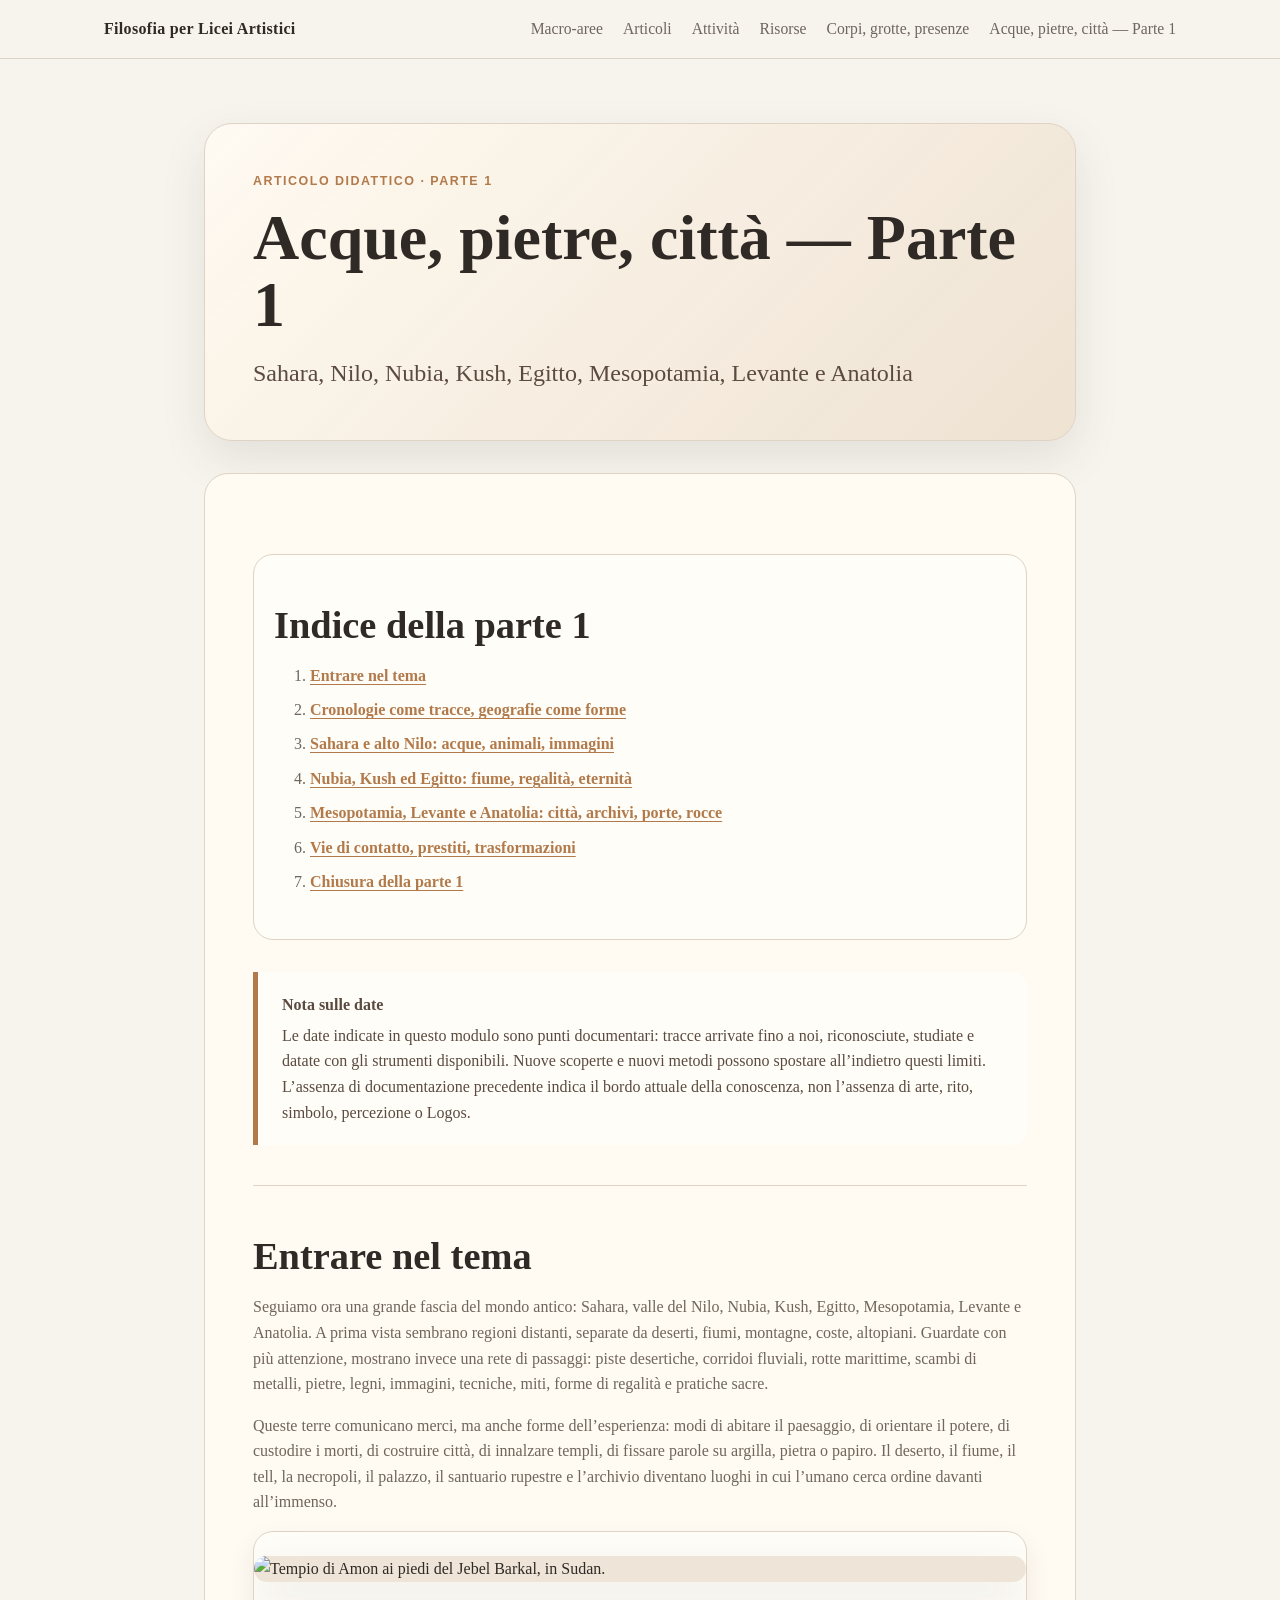
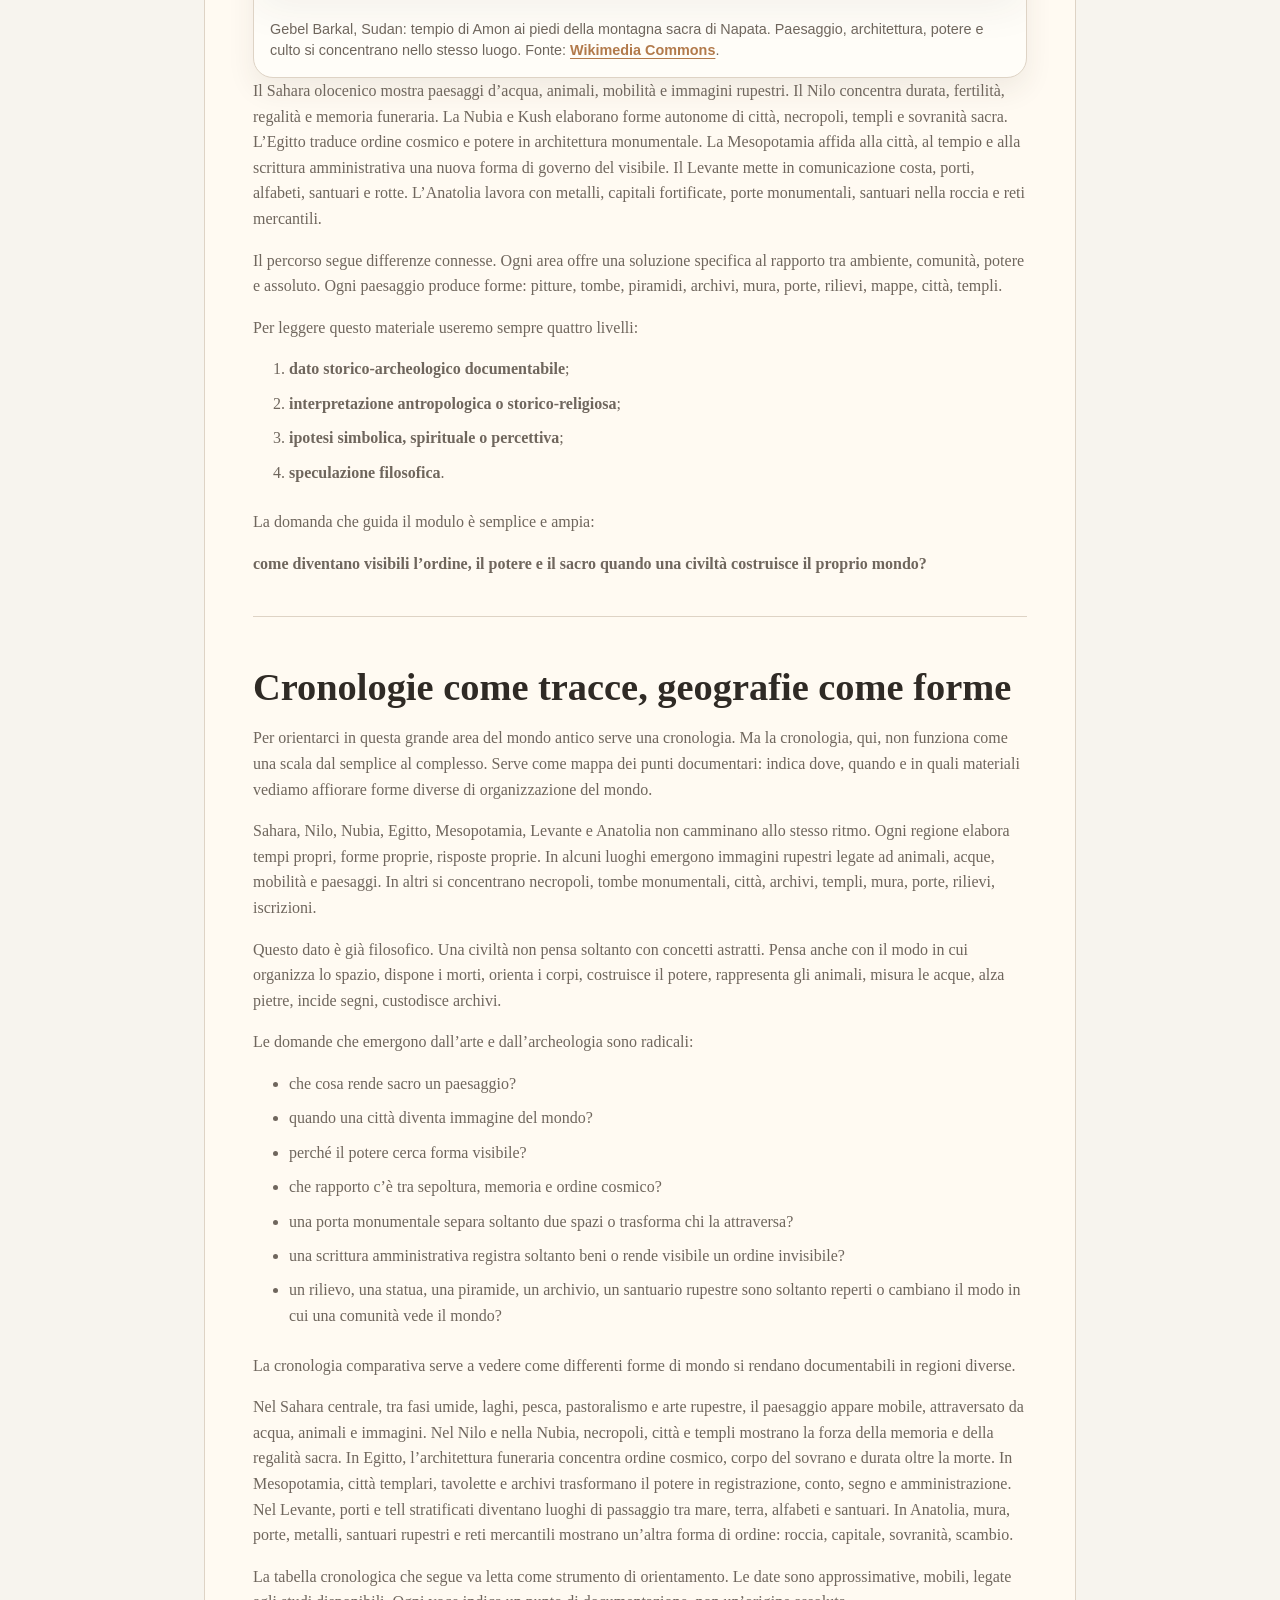
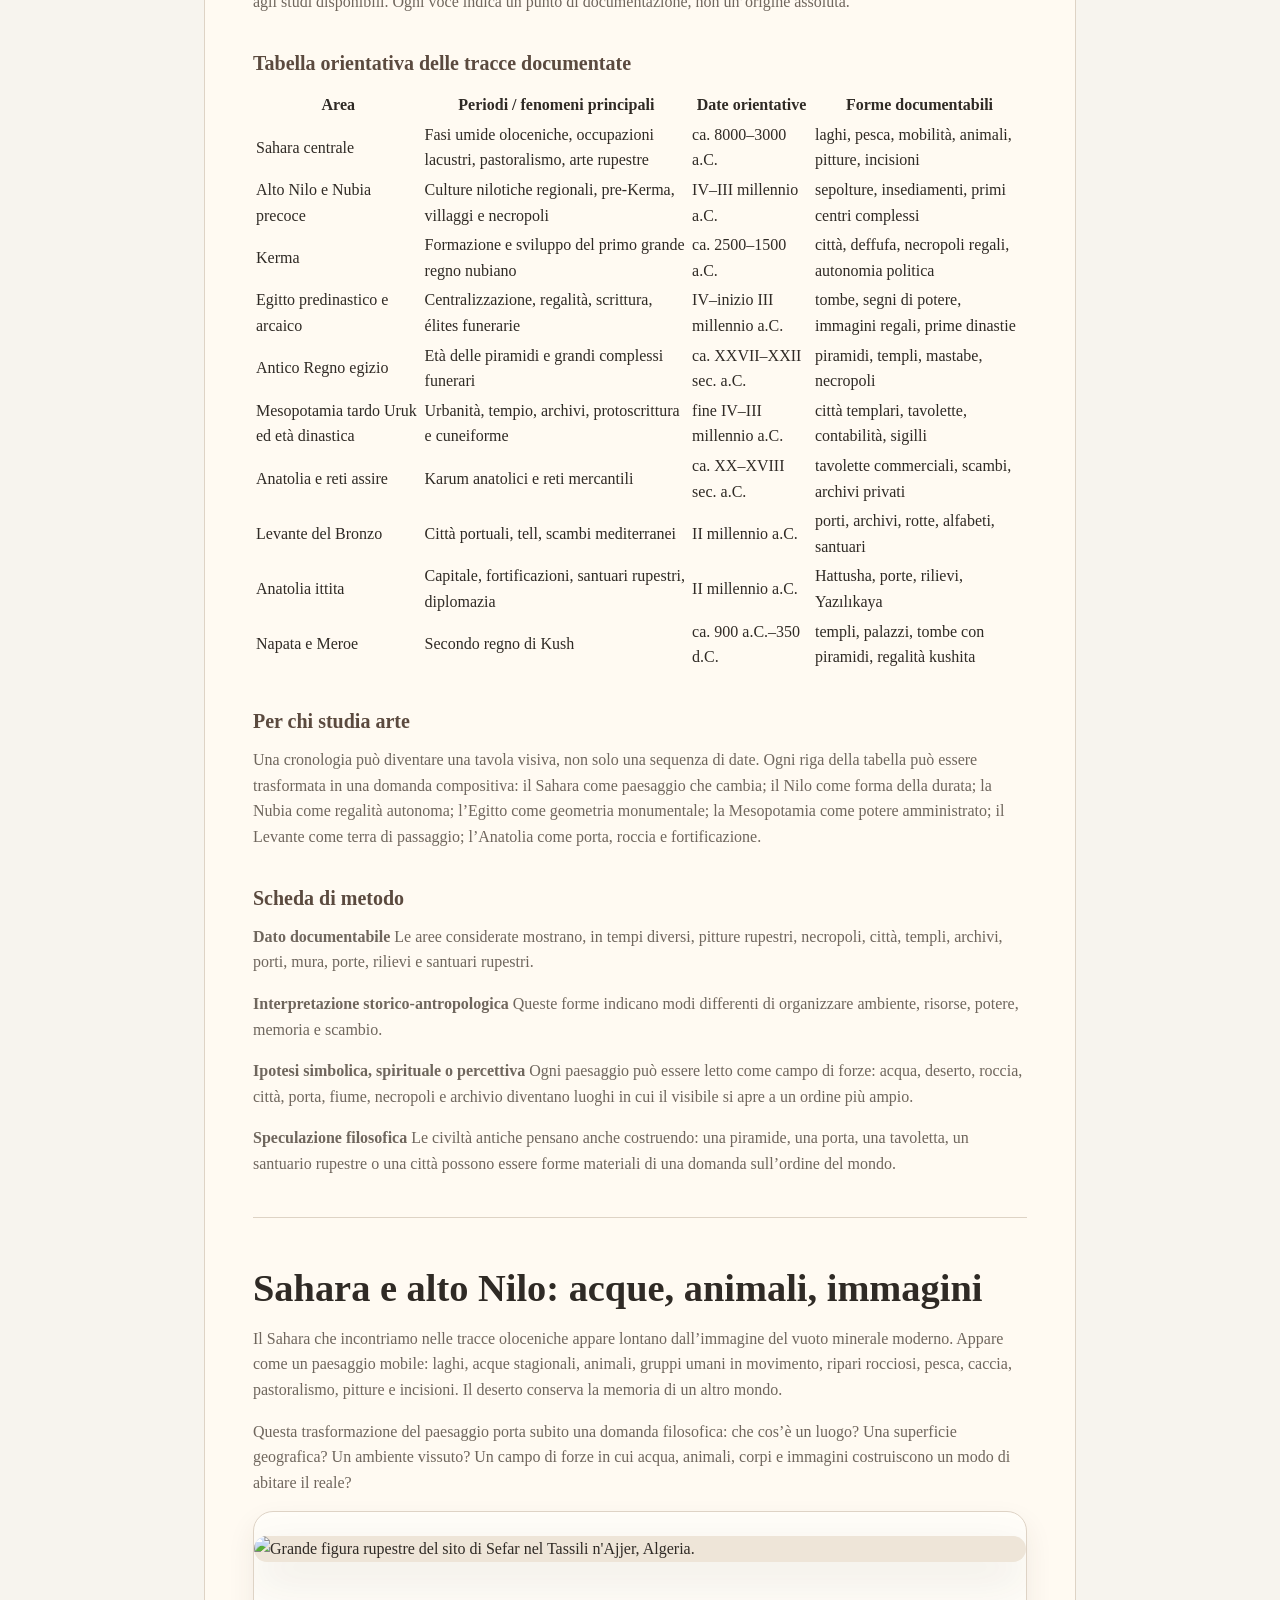
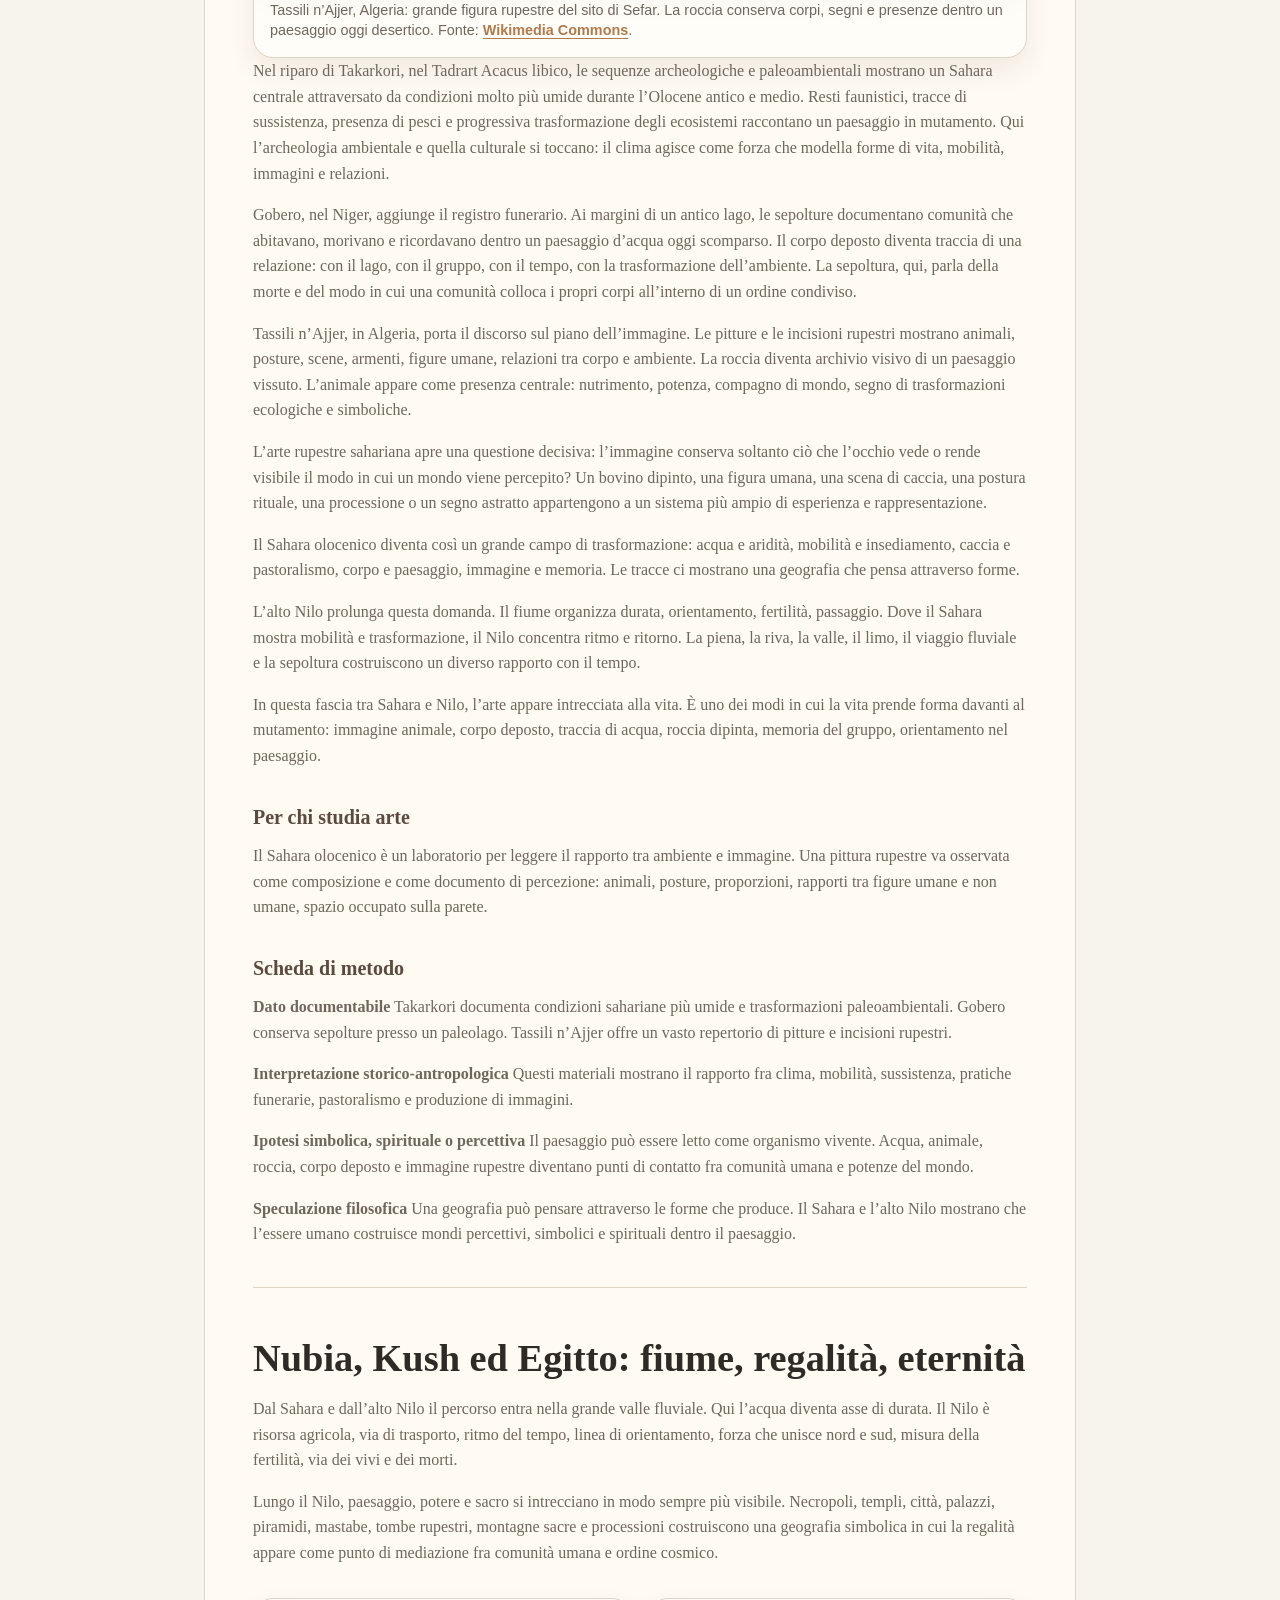
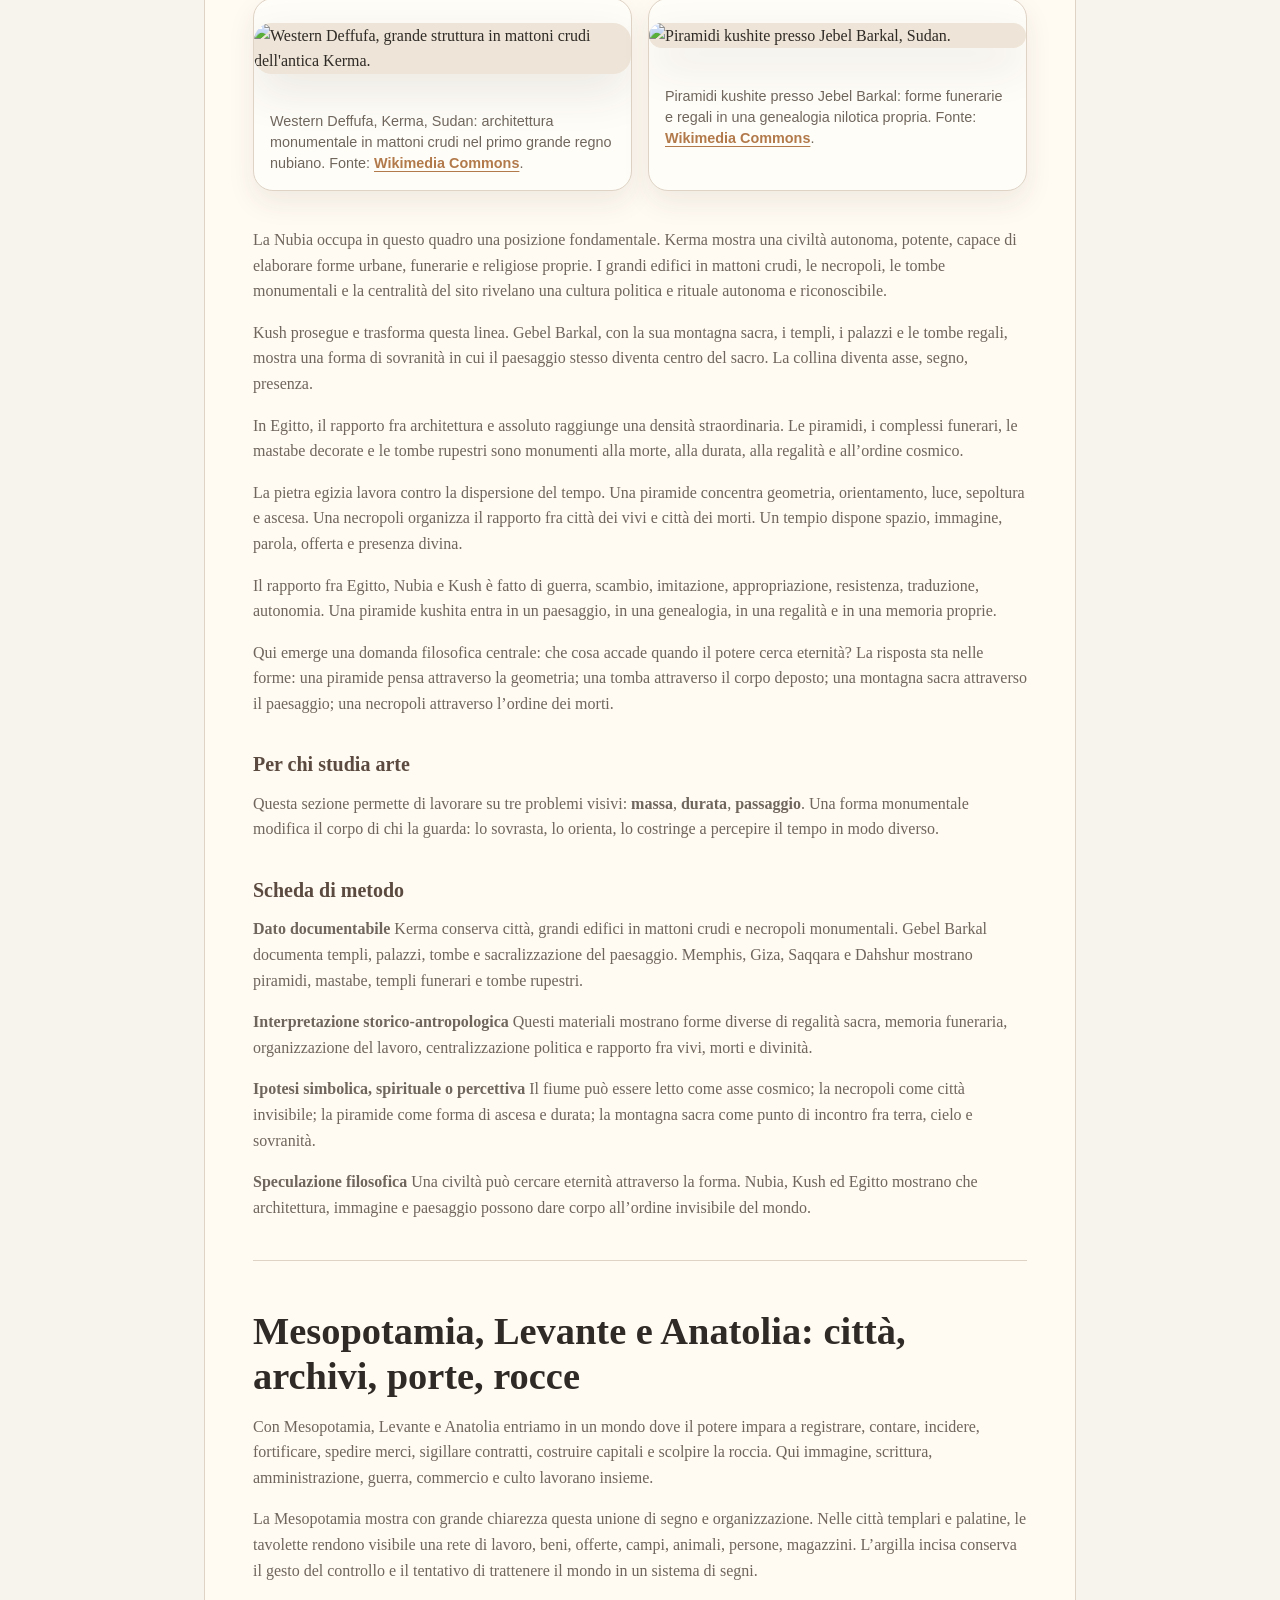
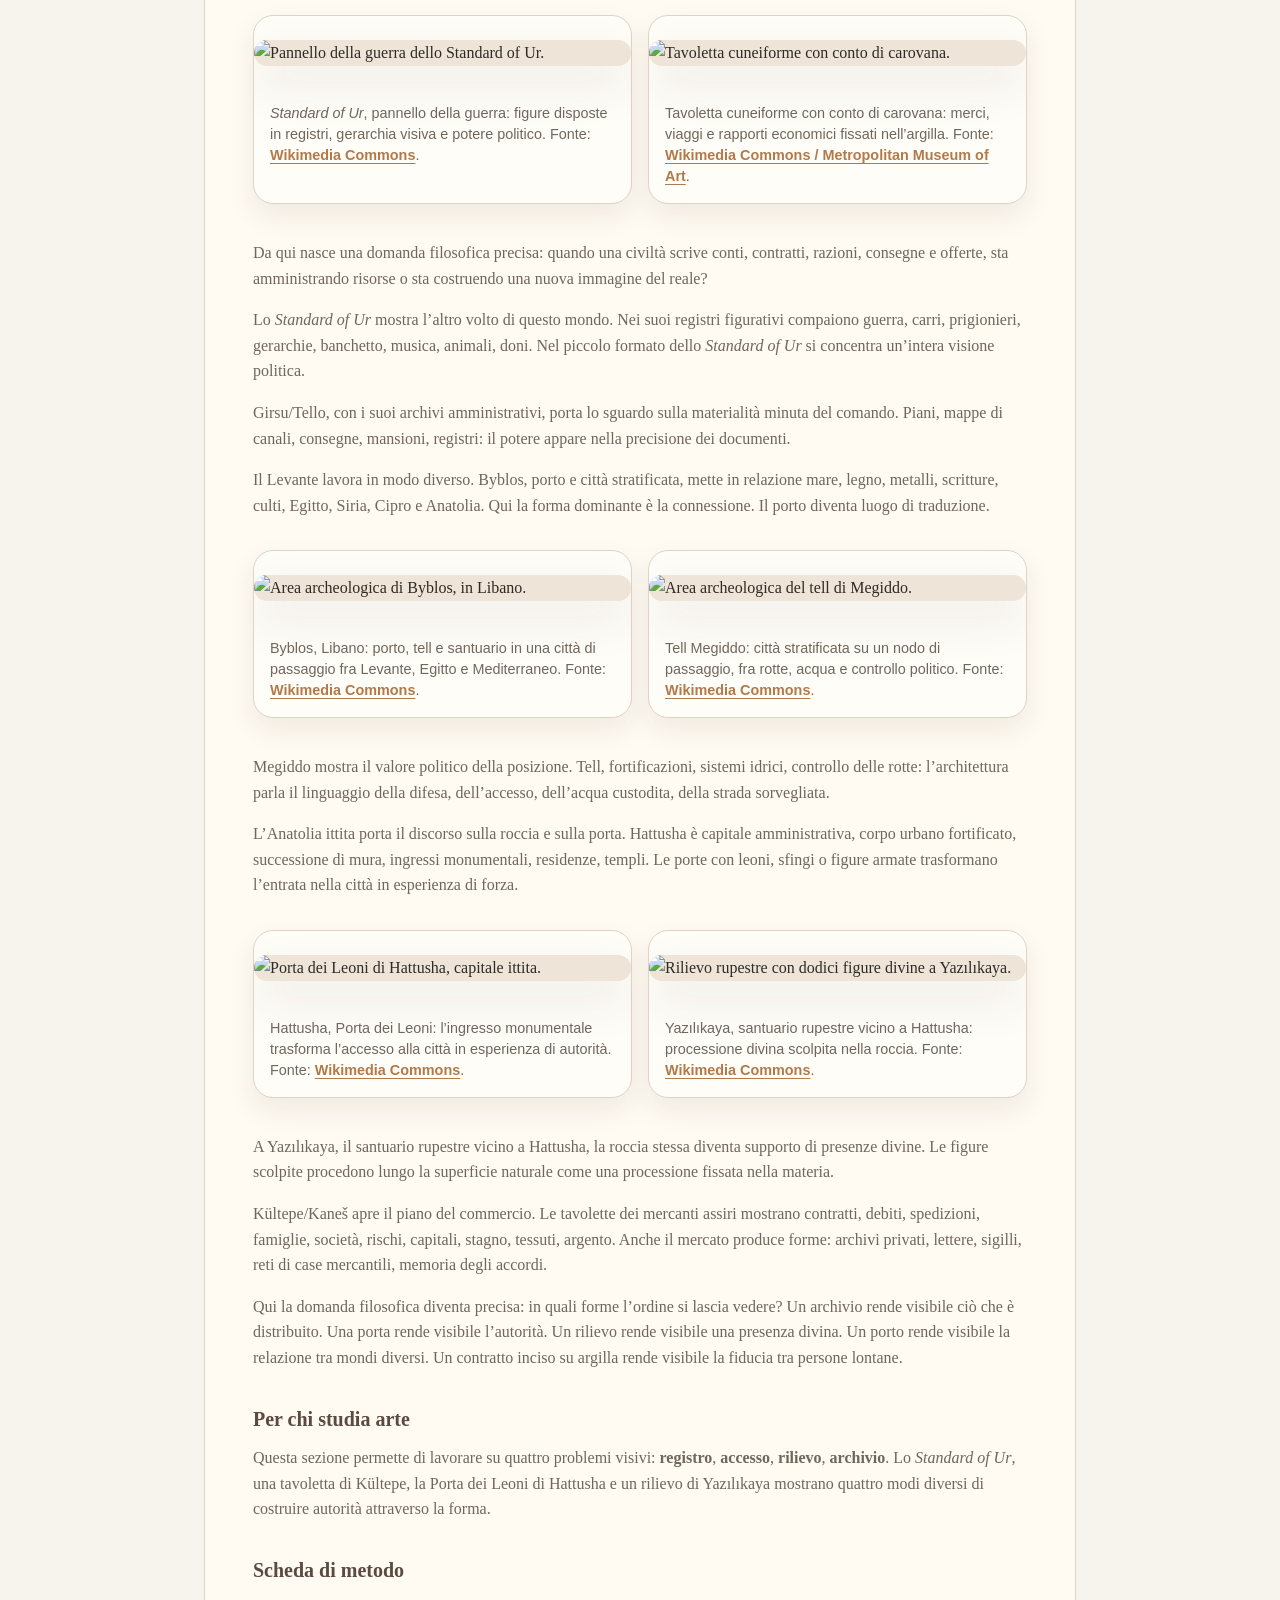
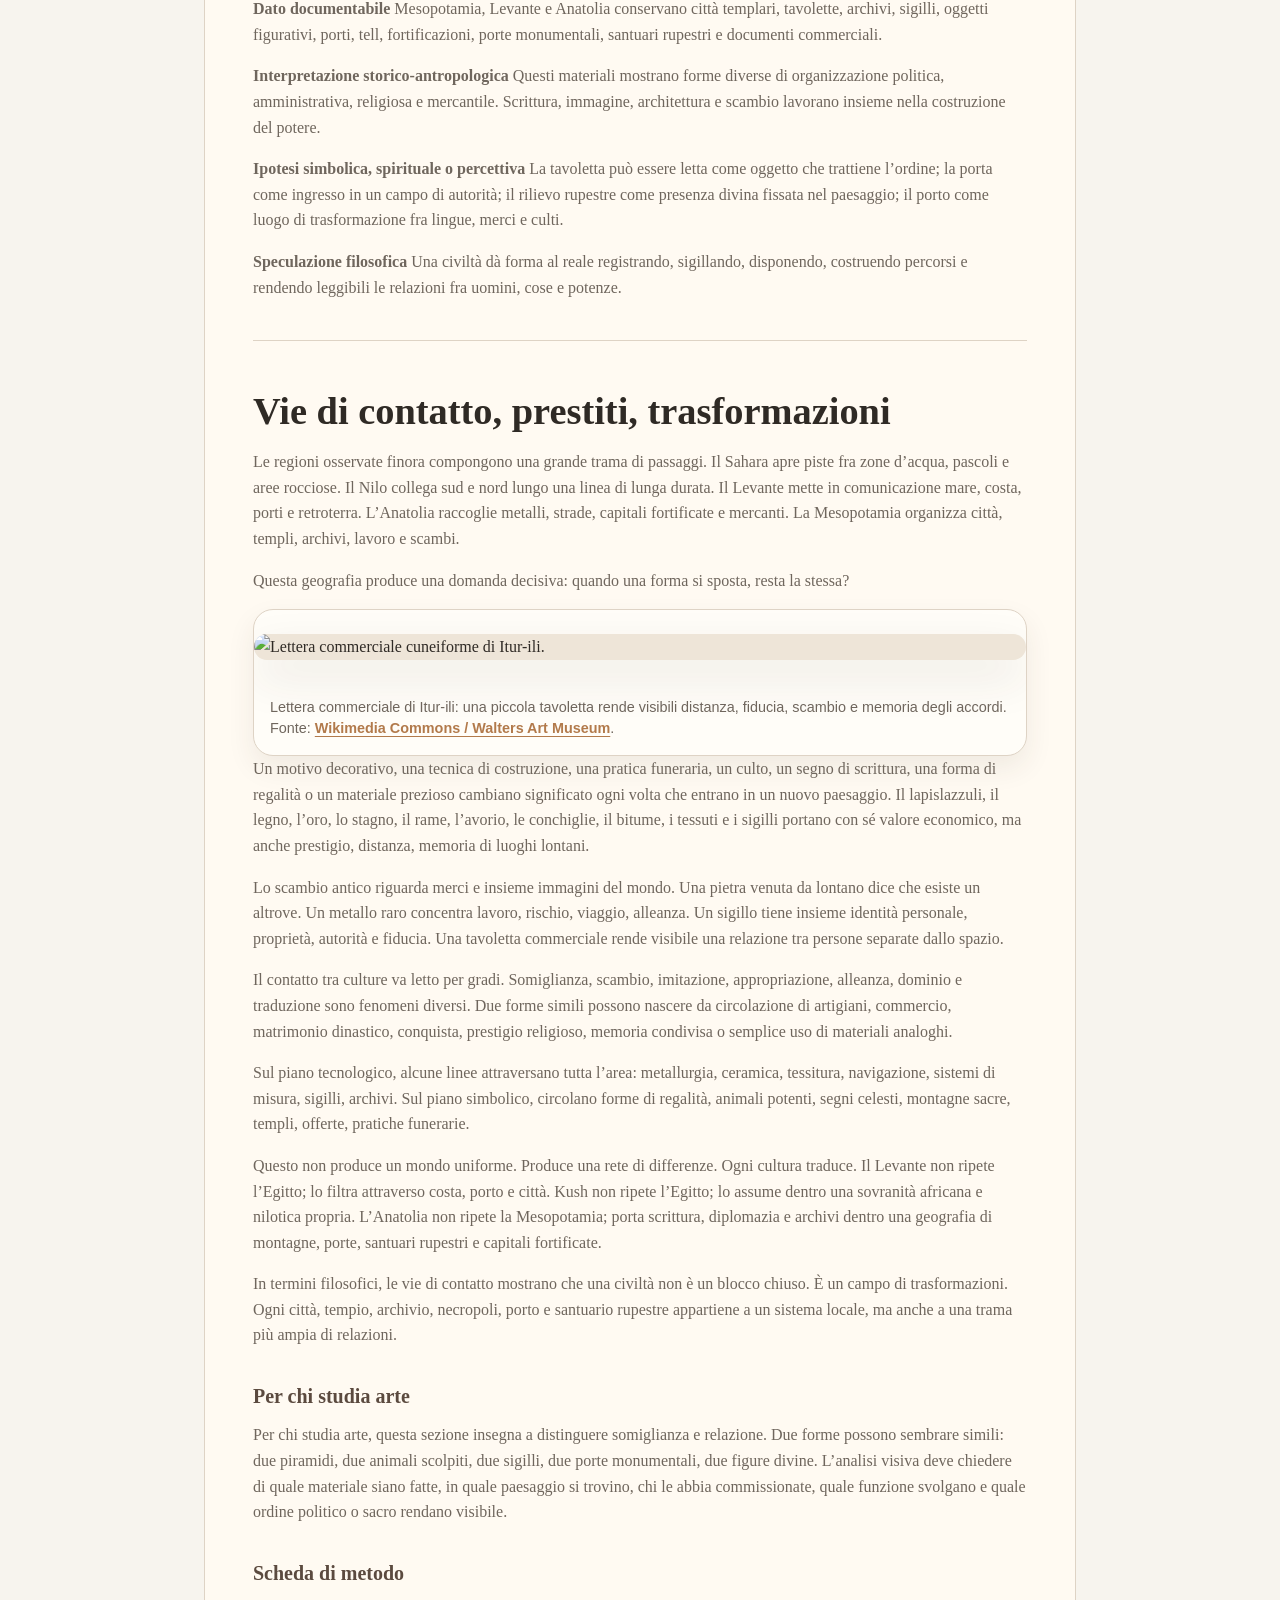
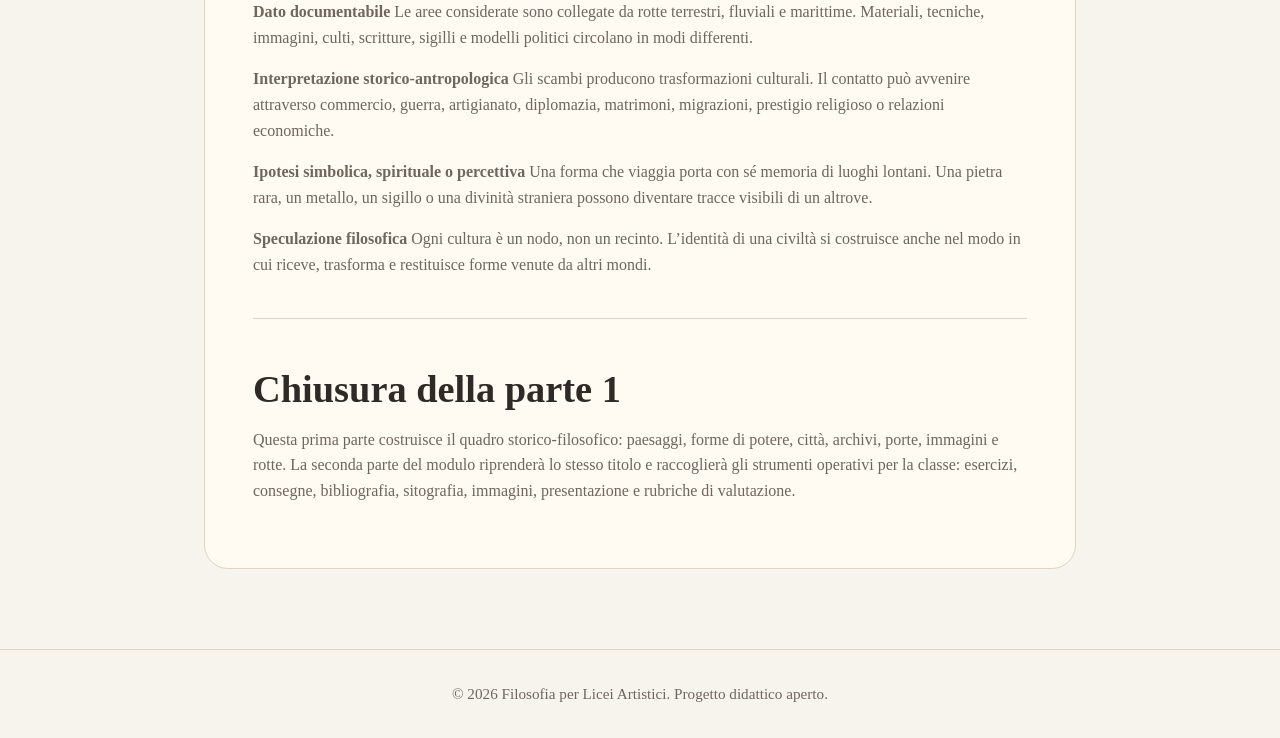
==== commit 704e9e2a: "Integra immagini nel corpo di Acque pietre citta" ====
--- a/acque-pietre-citta.html
+++ b/acque-pietre-citta.html
@@ -49,6 +49,10 @@
         <h2 id="entrare-nel-tema">Entrare nel tema</h2>
         <p>Seguiamo ora una grande fascia del mondo antico: Sahara, valle del Nilo, Nubia, Kush, Egitto, Mesopotamia, Levante e Anatolia. A prima vista sembrano regioni distanti, separate da deserti, fiumi, montagne, coste, altopiani. Guardate con più attenzione, mostrano invece una rete di passaggi: piste desertiche, corridoi fluviali, rotte marittime, scambi di metalli, pietre, legni, immagini, tecniche, miti, forme di regalità e pratiche sacre.</p>
         <p>Queste terre comunicano merci, ma anche forme dell’esperienza: modi di abitare il paesaggio, di orientare il potere, di custodire i morti, di costruire città, di innalzare templi, di fissare parole su argilla, pietra o papiro. Il deserto, il fiume, il tell, la necropoli, il palazzo, il santuario rupestre e l’archivio diventano luoghi in cui l’umano cerca ordine davanti all’immenso.</p>
+        <figure class="article-figure figure-card">
+          <img src="https://commons.wikimedia.org/wiki/Special:FilePath/Gebel_Barkal_Amun_temple_(B500).JPG?width=1100" alt="Tempio di Amon ai piedi del Jebel Barkal, in Sudan." loading="lazy">
+          <figcaption>Gebel Barkal, Sudan: tempio di Amon ai piedi della montagna sacra di Napata. Paesaggio, architettura, potere e culto si concentrano nello stesso luogo. Fonte: <a href="https://commons.wikimedia.org/wiki/File:Gebel_Barkal_Amun_temple_(B500).JPG" target="_blank" rel="noopener noreferrer">Wikimedia Commons</a>.</figcaption>
+        </figure>
         <p>Il Sahara olocenico mostra paesaggi d’acqua, animali, mobilità e immagini rupestri. Il Nilo concentra durata, fertilità, regalità e memoria funeraria. La Nubia e Kush elaborano forme autonome di città, necropoli, templi e sovranità sacra. L’Egitto traduce ordine cosmico e potere in architettura monumentale. La Mesopotamia affida alla città, al tempio e alla scrittura amministrativa una nuova forma di governo del visibile. Il Levante mette in comunicazione costa, porti, alfabeti, santuari e rotte. L’Anatolia lavora con metalli, capitali fortificate, porte monumentali, santuari nella roccia e reti mercantili.</p>
         <p>Il percorso segue differenze connesse. Ogni area offre una soluzione specifica al rapporto tra ambiente, comunità, potere e assoluto. Ogni paesaggio produce forme: pitture, tombe, piramidi, archivi, mura, porte, rilievi, mappe, città, templi.</p>
         <p>Per leggere questo materiale useremo sempre quattro livelli:</p>
@@ -112,6 +116,10 @@
         <h2 id="sahara-e-alto-nilo-acque-animali-immagini">Sahara e alto Nilo: acque, animali, immagini</h2>
         <p>Il Sahara che incontriamo nelle tracce oloceniche appare lontano dall’immagine del vuoto minerale moderno. Appare come un paesaggio mobile: laghi, acque stagionali, animali, gruppi umani in movimento, ripari rocciosi, pesca, caccia, pastoralismo, pitture e incisioni. Il deserto conserva la memoria di un altro mondo.</p>
         <p>Questa trasformazione del paesaggio porta subito una domanda filosofica: che cos’è un luogo? Una superficie geografica? Un ambiente vissuto? Un campo di forze in cui acqua, animali, corpi e immagini costruiscono un modo di abitare il reale?</p>
+        <figure class="article-figure figure-card">
+          <img src="https://commons.wikimedia.org/wiki/Special:FilePath/Great_god_of_Sefar.jpg?width=900" alt="Grande figura rupestre del sito di Sefar nel Tassili n'Ajjer, Algeria." loading="lazy">
+          <figcaption>Tassili n’Ajjer, Algeria: grande figura rupestre del sito di Sefar. La roccia conserva corpi, segni e presenze dentro un paesaggio oggi desertico. Fonte: <a href="https://commons.wikimedia.org/wiki/File:Great_god_of_Sefar.jpg" target="_blank" rel="noopener noreferrer">Wikimedia Commons</a>.</figcaption>
+        </figure>
         <p>Nel riparo di Takarkori, nel Tadrart Acacus libico, le sequenze archeologiche e paleoambientali mostrano un Sahara centrale attraversato da condizioni molto più umide durante l’Olocene antico e medio. Resti faunistici, tracce di sussistenza, presenza di pesci e progressiva trasformazione degli ecosistemi raccontano un paesaggio in mutamento. Qui l’archeologia ambientale e quella culturale si toccano: il clima agisce come forza che modella forme di vita, mobilità, immagini e relazioni.</p>
         <p>Gobero, nel Niger, aggiunge il registro funerario. Ai margini di un antico lago, le sepolture documentano comunità che abitavano, morivano e ricordavano dentro un paesaggio d’acqua oggi scomparso. Il corpo deposto diventa traccia di una relazione: con il lago, con il gruppo, con il tempo, con la trasformazione dell’ambiente. La sepoltura, qui, parla della morte e del modo in cui una comunità colloca i propri corpi all’interno di un ordine condiviso.</p>
         <p>Tassili n’Ajjer, in Algeria, porta il discorso sul piano dell’immagine. Le pitture e le incisioni rupestri mostrano animali, posture, scene, armenti, figure umane, relazioni tra corpo e ambiente. La roccia diventa archivio visivo di un paesaggio vissuto. L’animale appare come presenza centrale: nutrimento, potenza, compagno di mondo, segno di trasformazioni ecologiche e simboliche.</p>
@@ -129,18 +137,20 @@
         <p><strong>Ipotesi simbolica, spirituale o percettiva</strong> Il paesaggio può essere letto come organismo vivente. Acqua, animale, roccia, corpo deposto e immagine rupestre diventano punti di contatto fra comunità umana e potenze del mondo.</p>
         <p><strong>Speculazione filosofica</strong> Una geografia può pensare attraverso le forme che produce. Il Sahara e l’alto Nilo mostrano che l’essere umano costruisce mondi percettivi, simbolici e spirituali dentro il paesaggio.</p>
 
-        <h3>Inserimenti visivi consigliati</h3>
-        <ul>
-          <li><strong>Mappa del Sahara olocenico e dei paleolaghi</strong> — da usare per mostrare il paesaggio come organismo storico.</li>
-          <li><strong>Takarkori rock shelter / Tadrart Acacus</strong> — per condizioni umide e trasformazione ambientale.</li>
-          <li><strong>Gobero, Niger</strong> — per collegare acqua, morte, corpo e memoria.</li>
-          <li><strong>Tassili n’Ajjer</strong> — per immagini animali, ambiente e percezione.</li>
-        </ul>
-
         <hr>
         <h2 id="nubia-kush-ed-egitto-fiume-regalita-eternita">Nubia, Kush ed Egitto: fiume, regalità, eternità</h2>
         <p>Dal Sahara e dall’alto Nilo il percorso entra nella grande valle fluviale. Qui l’acqua diventa asse di durata. Il Nilo è risorsa agricola, via di trasporto, ritmo del tempo, linea di orientamento, forza che unisce nord e sud, misura della fertilità, via dei vivi e dei morti.</p>
         <p>Lungo il Nilo, paesaggio, potere e sacro si intrecciano in modo sempre più visibile. Necropoli, templi, città, palazzi, piramidi, mastabe, tombe rupestri, montagne sacre e processioni costruiscono una geografia simbolica in cui la regalità appare come punto di mediazione fra comunità umana e ordine cosmico.</p>
+        <div class="article-figure article-figure-grid">
+          <figure class="figure-card">
+            <img src="https://commons.wikimedia.org/wiki/Special:FilePath/Western_Deffufa_-_Kerma.jpg?width=900" alt="Western Deffufa, grande struttura in mattoni crudi dell'antica Kerma." loading="lazy">
+            <figcaption>Western Deffufa, Kerma, Sudan: architettura monumentale in mattoni crudi nel primo grande regno nubiano. Fonte: <a href="https://commons.wikimedia.org/wiki/File:Western_Deffufa_-_Kerma.jpg" target="_blank" rel="noopener noreferrer">Wikimedia Commons</a>.</figcaption>
+          </figure>
+          <figure class="figure-card">
+            <img src="https://commons.wikimedia.org/wiki/Special:FilePath/Pyramids_Bar_North.jpg?width=900" alt="Piramidi kushite presso Jebel Barkal, Sudan." loading="lazy">
+            <figcaption>Piramidi kushite presso Jebel Barkal: forme funerarie e regali in una genealogia nilotica propria. Fonte: <a href="https://commons.wikimedia.org/wiki/File:Pyramids_Bar_North.jpg" target="_blank" rel="noopener noreferrer">Wikimedia Commons</a>.</figcaption>
+          </figure>
+        </div>
         <p>La Nubia occupa in questo quadro una posizione fondamentale. Kerma mostra una civiltà autonoma, potente, capace di elaborare forme urbane, funerarie e religiose proprie. I grandi edifici in mattoni crudi, le necropoli, le tombe monumentali e la centralità del sito rivelano una cultura politica e rituale autonoma e riconoscibile.</p>
         <p>Kush prosegue e trasforma questa linea. Gebel Barkal, con la sua montagna sacra, i templi, i palazzi e le tombe regali, mostra una forma di sovranità in cui il paesaggio stesso diventa centro del sacro. La collina diventa asse, segno, presenza.</p>
         <p>In Egitto, il rapporto fra architettura e assoluto raggiunge una densità straordinaria. Le piramidi, i complessi funerari, le mastabe decorate e le tombe rupestri sono monumenti alla morte, alla durata, alla regalità e all’ordine cosmico.</p>
@@ -157,24 +167,46 @@
         <p><strong>Ipotesi simbolica, spirituale o percettiva</strong> Il fiume può essere letto come asse cosmico; la necropoli come città invisibile; la piramide come forma di ascesa e durata; la montagna sacra come punto di incontro fra terra, cielo e sovranità.</p>
         <p><strong>Speculazione filosofica</strong> Una civiltà può cercare eternità attraverso la forma. Nubia, Kush ed Egitto mostrano che architettura, immagine e paesaggio possono dare corpo all’ordine invisibile del mondo.</p>
 
-        <h3>Inserimenti visivi consigliati</h3>
-        <ul>
-          <li><strong>Kerma — deffufa e necropoli</strong> — monumentalità in mattoni crudi e spazio funerario.</li>
-          <li><strong>Gebel Barkal</strong> — paesaggio, sacralità e regalità kushita.</li>
-          <li><strong>Piramidi di Giza / Saqqara / Dahshur</strong> — durata, geometria e ordine cosmico.</li>
-          <li><strong>Mastabe decorate dell’Antico Regno</strong> — immagine, nome, offerta, memoria e presenza.</li>
-        </ul>
-
         <hr>
         <h2 id="mesopotamia-levante-e-anatolia-citta-archivi-porte-rocce">Mesopotamia, Levante e Anatolia: città, archivi, porte, rocce</h2>
         <p>Con Mesopotamia, Levante e Anatolia entriamo in un mondo dove il potere impara a registrare, contare, incidere, fortificare, spedire merci, sigillare contratti, costruire capitali e scolpire la roccia. Qui immagine, scrittura, amministrazione, guerra, commercio e culto lavorano insieme.</p>
         <p>La Mesopotamia mostra con grande chiarezza questa unione di segno e organizzazione. Nelle città templari e palatine, le tavolette rendono visibile una rete di lavoro, beni, offerte, campi, animali, persone, magazzini. L’argilla incisa conserva il gesto del controllo e il tentativo di trattenere il mondo in un sistema di segni.</p>
+        <div class="article-figure article-figure-grid">
+          <figure class="figure-card">
+            <img src="https://commons.wikimedia.org/wiki/Special:FilePath/Standard_of_Ur_-_War.jpg?width=900" alt="Pannello della guerra dello Standard of Ur." loading="lazy">
+            <figcaption><em>Standard of Ur</em>, pannello della guerra: figure disposte in registri, gerarchia visiva e potere politico. Fonte: <a href="https://commons.wikimedia.org/wiki/File:Standard_of_Ur_-_War.jpg" target="_blank" rel="noopener noreferrer">Wikimedia Commons</a>.</figcaption>
+          </figure>
+          <figure class="figure-card">
+            <img src="https://commons.wikimedia.org/wiki/Special:FilePath/Cuneiform_tablet-_caravan_account_MET_DP-13441-004.jpg?width=900" alt="Tavoletta cuneiforme con conto di carovana." loading="lazy">
+            <figcaption>Tavoletta cuneiforme con conto di carovana: merci, viaggi e rapporti economici fissati nell’argilla. Fonte: <a href="https://commons.wikimedia.org/wiki/File:Cuneiform_tablet-_caravan_account_MET_DP-13441-004.jpg" target="_blank" rel="noopener noreferrer">Wikimedia Commons / Metropolitan Museum of Art</a>.</figcaption>
+          </figure>
+        </div>
         <p>Da qui nasce una domanda filosofica precisa: quando una civiltà scrive conti, contratti, razioni, consegne e offerte, sta amministrando risorse o sta costruendo una nuova immagine del reale?</p>
         <p>Lo <em>Standard of Ur</em> mostra l’altro volto di questo mondo. Nei suoi registri figurativi compaiono guerra, carri, prigionieri, gerarchie, banchetto, musica, animali, doni. Nel piccolo formato dello <em>Standard of Ur</em> si concentra un’intera visione politica.</p>
         <p>Girsu/Tello, con i suoi archivi amministrativi, porta lo sguardo sulla materialità minuta del comando. Piani, mappe di canali, consegne, mansioni, registri: il potere appare nella precisione dei documenti.</p>
         <p>Il Levante lavora in modo diverso. Byblos, porto e città stratificata, mette in relazione mare, legno, metalli, scritture, culti, Egitto, Siria, Cipro e Anatolia. Qui la forma dominante è la connessione. Il porto diventa luogo di traduzione.</p>
+        <div class="article-figure article-figure-grid">
+          <figure class="figure-card">
+            <img src="https://commons.wikimedia.org/wiki/Special:FilePath/Byblos(js)_6.jpg?width=900" alt="Area archeologica di Byblos, in Libano." loading="lazy">
+            <figcaption>Byblos, Libano: porto, tell e santuario in una città di passaggio fra Levante, Egitto e Mediterraneo. Fonte: <a href="https://commons.wikimedia.org/wiki/File:Byblos(js)_6.jpg" target="_blank" rel="noopener noreferrer">Wikimedia Commons</a>.</figcaption>
+          </figure>
+          <figure class="figure-card">
+            <img src="https://commons.wikimedia.org/wiki/Special:FilePath/Tell_Megiddo_-_4.2006_-36.JPG?width=900" alt="Area archeologica del tell di Megiddo." loading="lazy">
+            <figcaption>Tell Megiddo: città stratificata su un nodo di passaggio, fra rotte, acqua e controllo politico. Fonte: <a href="https://commons.wikimedia.org/wiki/File:Tell_Megiddo_-_4.2006_-36.JPG" target="_blank" rel="noopener noreferrer">Wikimedia Commons</a>.</figcaption>
+          </figure>
+        </div>
         <p>Megiddo mostra il valore politico della posizione. Tell, fortificazioni, sistemi idrici, controllo delle rotte: l’architettura parla il linguaggio della difesa, dell’accesso, dell’acqua custodita, della strada sorvegliata.</p>
         <p>L’Anatolia ittita porta il discorso sulla roccia e sulla porta. Hattusha è capitale amministrativa, corpo urbano fortificato, successione di mura, ingressi monumentali, residenze, templi. Le porte con leoni, sfingi o figure armate trasformano l’entrata nella città in esperienza di forza.</p>
+        <div class="article-figure article-figure-grid">
+          <figure class="figure-card">
+            <img src="https://commons.wikimedia.org/wiki/Special:FilePath/Lion_Gate,_Hattusa_13_(cropped).jpg?width=900" alt="Porta dei Leoni di Hattusha, capitale ittita." loading="lazy">
+            <figcaption>Hattusha, Porta dei Leoni: l’ingresso monumentale trasforma l’accesso alla città in esperienza di autorità. Fonte: <a href="https://commons.wikimedia.org/wiki/File:Lion_Gate,_Hattusa_13_(cropped).jpg" target="_blank" rel="noopener noreferrer">Wikimedia Commons</a>.</figcaption>
+          </figure>
+          <figure class="figure-card">
+            <img src="https://commons.wikimedia.org/wiki/Special:FilePath/Yazilikaya_B_12erGruppe.jpg?width=900" alt="Rilievo rupestre con dodici figure divine a Yazılıkaya." loading="lazy">
+            <figcaption>Yazılıkaya, santuario rupestre vicino a Hattusha: processione divina scolpita nella roccia. Fonte: <a href="https://commons.wikimedia.org/wiki/File:Yazilikaya_B_12erGruppe.jpg" target="_blank" rel="noopener noreferrer">Wikimedia Commons</a>.</figcaption>
+          </figure>
+        </div>
         <p>A Yazılıkaya, il santuario rupestre vicino a Hattusha, la roccia stessa diventa supporto di presenze divine. Le figure scolpite procedono lungo la superficie naturale come una processione fissata nella materia.</p>
         <p>Kültepe/Kaneš apre il piano del commercio. Le tavolette dei mercanti assiri mostrano contratti, debiti, spedizioni, famiglie, società, rischi, capitali, stagno, tessuti, argento. Anche il mercato produce forme: archivi privati, lettere, sigilli, reti di case mercantili, memoria degli accordi.</p>
         <p>Qui la domanda filosofica diventa precisa: in quali forme l’ordine si lascia vedere? Un archivio rende visibile ciò che è distribuito. Una porta rende visibile l’autorità. Un rilievo rende visibile una presenza divina. Un porto rende visibile la relazione tra mondi diversi. Un contratto inciso su argilla rende visibile la fiducia tra persone lontane.</p>
@@ -188,21 +220,14 @@
         <p><strong>Ipotesi simbolica, spirituale o percettiva</strong> La tavoletta può essere letta come oggetto che trattiene l’ordine; la porta come ingresso in un campo di autorità; il rilievo rupestre come presenza divina fissata nel paesaggio; il porto come luogo di trasformazione fra lingue, merci e culti.</p>
         <p><strong>Speculazione filosofica</strong> Una civiltà dà forma al reale registrando, sigillando, disponendo, costruendo percorsi e rendendo leggibili le relazioni fra uomini, cose e potenze.</p>
 
-        <h3>Inserimenti visivi consigliati</h3>
-        <ul>
-          <li><strong>Standard of Ur — British Museum</strong> — composizione a registri, guerra, banchetto, gerarchia.</li>
-          <li><strong>Tavolette amministrative mesopotamiche / Girsu-Tello</strong> — scrittura, contabilità, canali, governo del territorio.</li>
-          <li><strong>Byblos</strong> — porto, tell e materiali fenici.</li>
-          <li><strong>Megiddo</strong> — topografia, acqua, controllo delle rotte e urbanistica.</li>
-          <li><strong>Hattusha</strong> — Porta dei Leoni / Porta delle Sfingi.</li>
-          <li><strong>Yazılıkaya</strong> — santuario rupestre e processione divina.</li>
-          <li><strong>Kültepe/Kaneš</strong> — tavolette del karum assiro.</li>
-        </ul>
-
         <hr>
         <h2 id="vie-di-contatto-prestiti-trasformazioni">Vie di contatto, prestiti, trasformazioni</h2>
         <p>Le regioni osservate finora compongono una grande trama di passaggi. Il Sahara apre piste fra zone d’acqua, pascoli e aree rocciose. Il Nilo collega sud e nord lungo una linea di lunga durata. Il Levante mette in comunicazione mare, costa, porti e retroterra. L’Anatolia raccoglie metalli, strade, capitali fortificate e mercanti. La Mesopotamia organizza città, templi, archivi, lavoro e scambi.</p>
         <p>Questa geografia produce una domanda decisiva: quando una forma si sposta, resta la stessa?</p>
+        <figure class="article-figure figure-card">
+          <img src="https://commons.wikimedia.org/wiki/Special:FilePath/Itur-ili_-_Business_Letter_-_Walters_481462_-_View_A.jpg?width=900" alt="Lettera commerciale cuneiforme di Itur-ili." loading="lazy">
+          <figcaption>Lettera commerciale di Itur-ili: una piccola tavoletta rende visibili distanza, fiducia, scambio e memoria degli accordi. Fonte: <a href="https://commons.wikimedia.org/wiki/File:Itur-ili_-_Business_Letter_-_Walters_481462_-_View_A.jpg" target="_blank" rel="noopener noreferrer">Wikimedia Commons / Walters Art Museum</a>.</figcaption>
+        </figure>
         <p>Un motivo decorativo, una tecnica di costruzione, una pratica funeraria, un culto, un segno di scrittura, una forma di regalità o un materiale prezioso cambiano significato ogni volta che entrano in un nuovo paesaggio. Il lapislazzuli, il legno, l’oro, lo stagno, il rame, l’avorio, le conchiglie, il bitume, i tessuti e i sigilli portano con sé valore economico, ma anche prestigio, distanza, memoria di luoghi lontani.</p>
         <p>Lo scambio antico riguarda merci e insieme immagini del mondo. Una pietra venuta da lontano dice che esiste un altrove. Un metallo raro concentra lavoro, rischio, viaggio, alleanza. Un sigillo tiene insieme identità personale, proprietà, autorità e fiducia. Una tavoletta commerciale rende visibile una relazione tra persone separate dallo spazio.</p>
         <p>Il contatto tra culture va letto per gradi. Somiglianza, scambio, imitazione, appropriazione, alleanza, dominio e traduzione sono fenomeni diversi. Due forme simili possono nascere da circolazione di artigiani, commercio, matrimonio dinastico, conquista, prestigio religioso, memoria condivisa o semplice uso di materiali analoghi.</p>
@@ -219,15 +244,6 @@
         <p><strong>Ipotesi simbolica, spirituale o percettiva</strong> Una forma che viaggia porta con sé memoria di luoghi lontani. Una pietra rara, un metallo, un sigillo o una divinità straniera possono diventare tracce visibili di un altrove.</p>
         <p><strong>Speculazione filosofica</strong> Ogni cultura è un nodo, non un recinto. L’identità di una civiltà si costruisce anche nel modo in cui riceve, trasforma e restituisce forme venute da altri mondi.</p>
 
-        <h3>Inserimenti visivi consigliati</h3>
-        <ul>
-          <li><strong>Mappa delle rotte fra Sahara, Nilo, Levante, Mesopotamia e Anatolia</strong> — immagine centrale della sezione.</li>
-          <li><strong>Lapislazzuli, oro, rame, stagno, cedro, avorio</strong> — tavola dei materiali e delle provenienze.</li>
-          <li><strong>Sigilli cilindrici mesopotamici</strong> — identità, autorità, immagine e amministrazione.</li>
-          <li><strong>Piramidi egizie e kushite a confronto</strong> — somiglianza formale e differenza culturale.</li>
-          <li><strong>Schema “forma che viaggia / forma che cambia”</strong> — chiave didattica della sezione.</li>
-        </ul>
-
         <hr>
         <h2 id="chiusura-parte-1">Chiusura della parte 1</h2>
         <p>Questa prima parte costruisce il quadro storico-filosofico: paesaggi, forme di potere, città, archivi, porte, immagini e rotte. La seconda parte del modulo riprenderà lo stesso titolo e raccoglierà gli strumenti operativi per la classe: esercizi, consegne, bibliografia, sitografia, immagini, presentazione e rubriche di valutazione.</p>
@@ -239,4 +255,4 @@
     <p>&copy; 2026 Filosofia per Licei Artistici. Progetto didattico aperto.</p>
   </footer>
 </body>
-</html>
+</html>
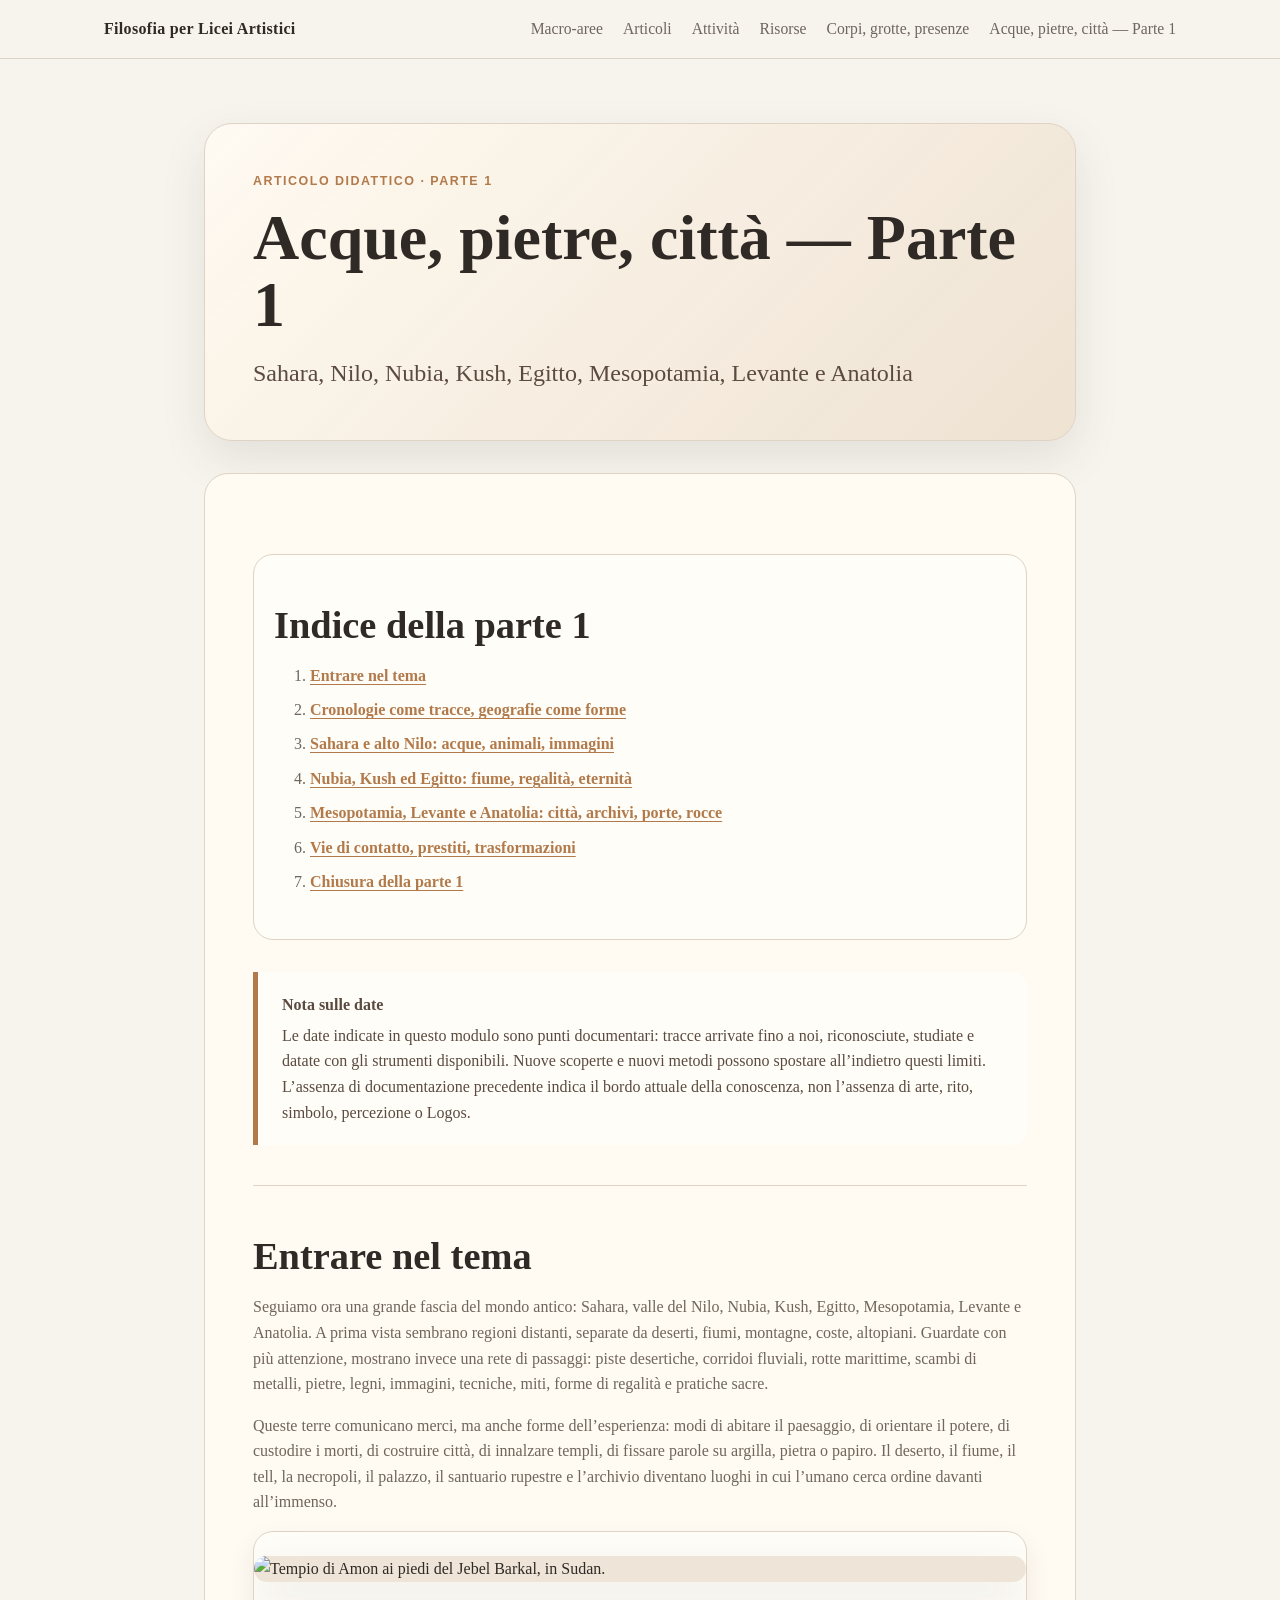
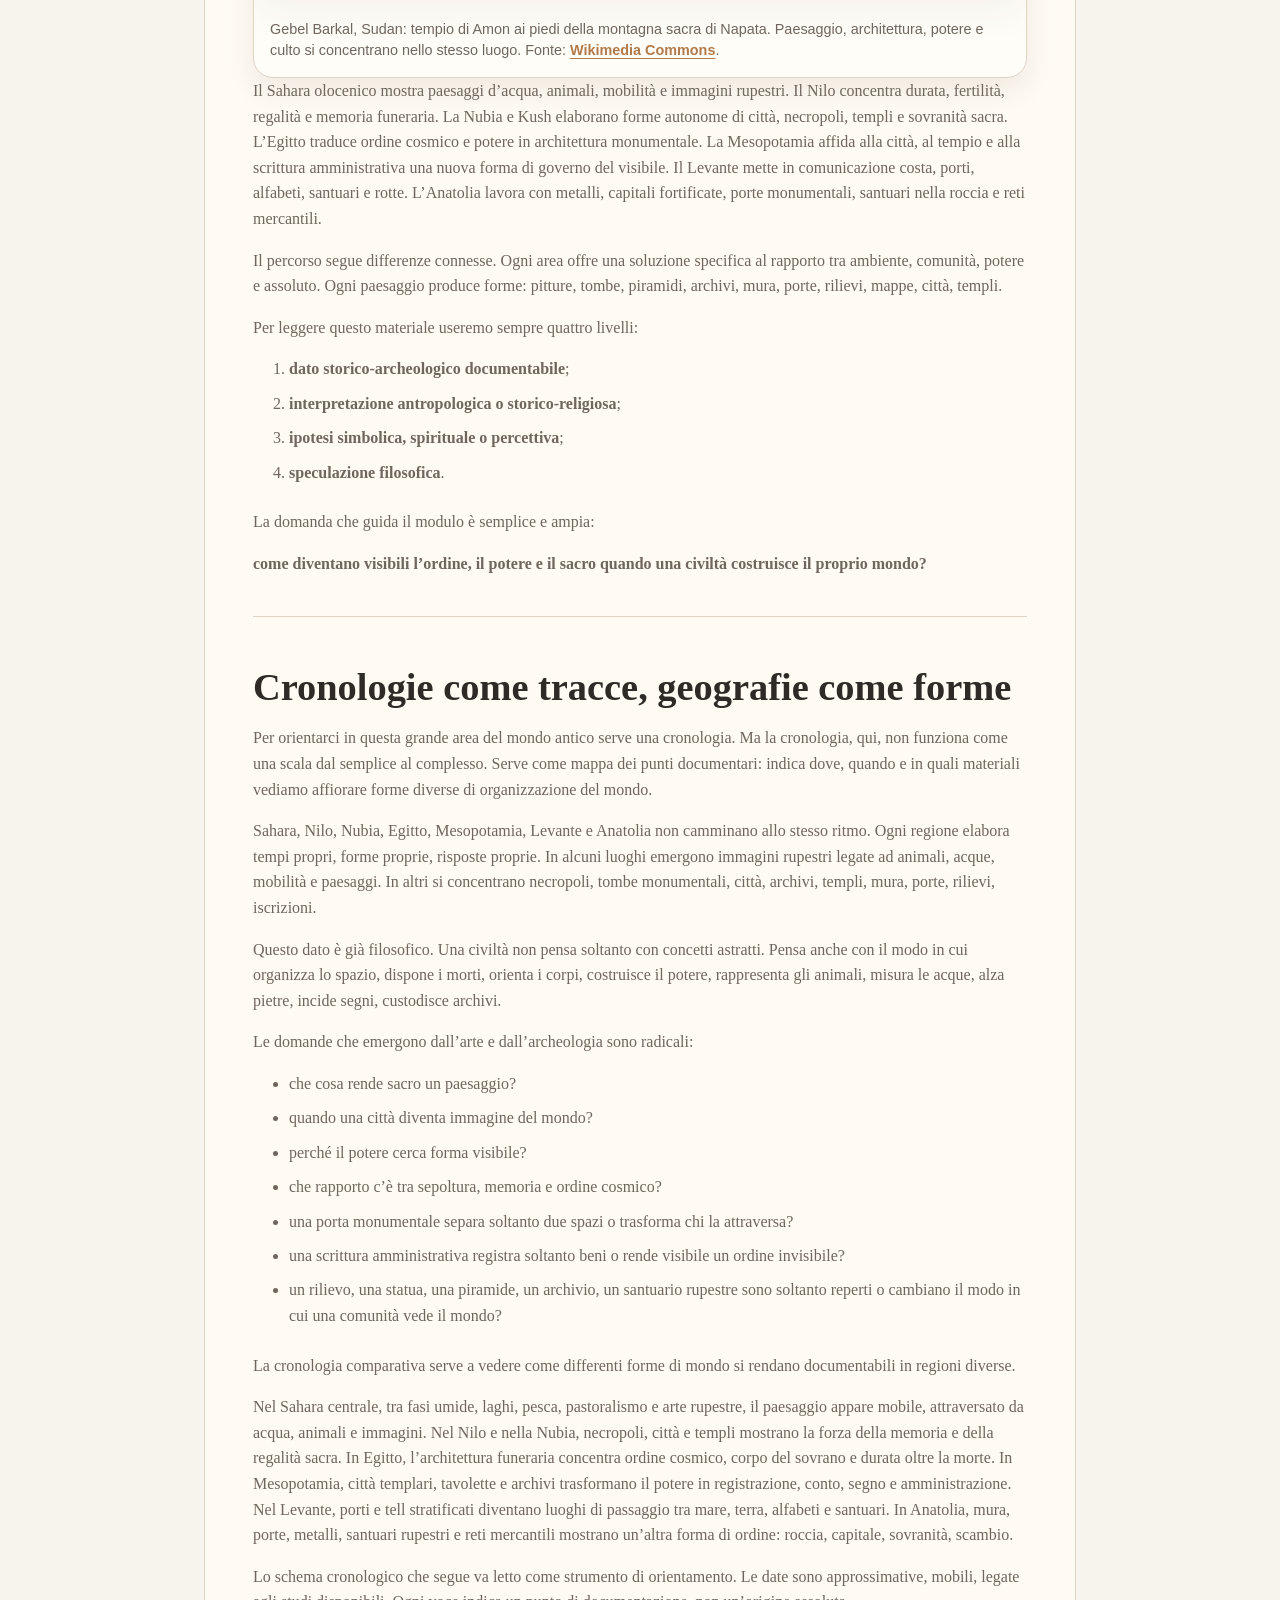
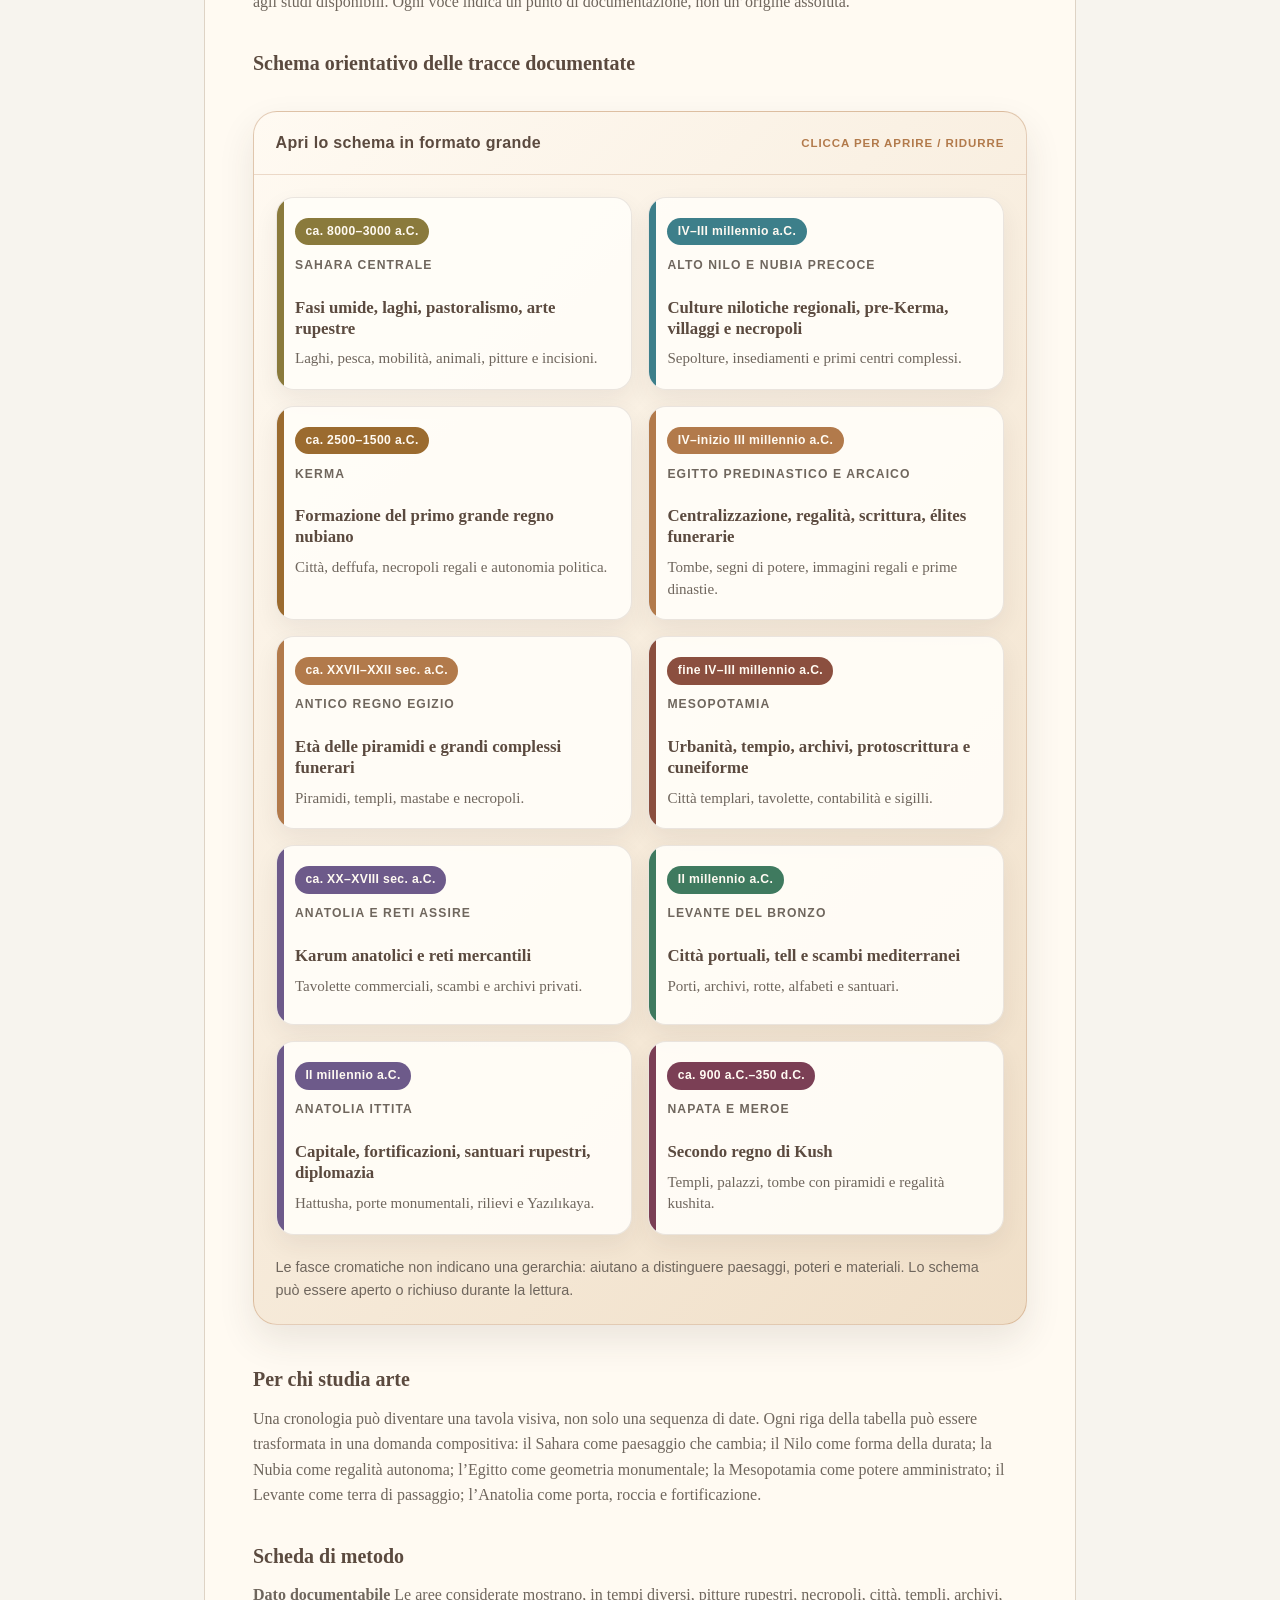
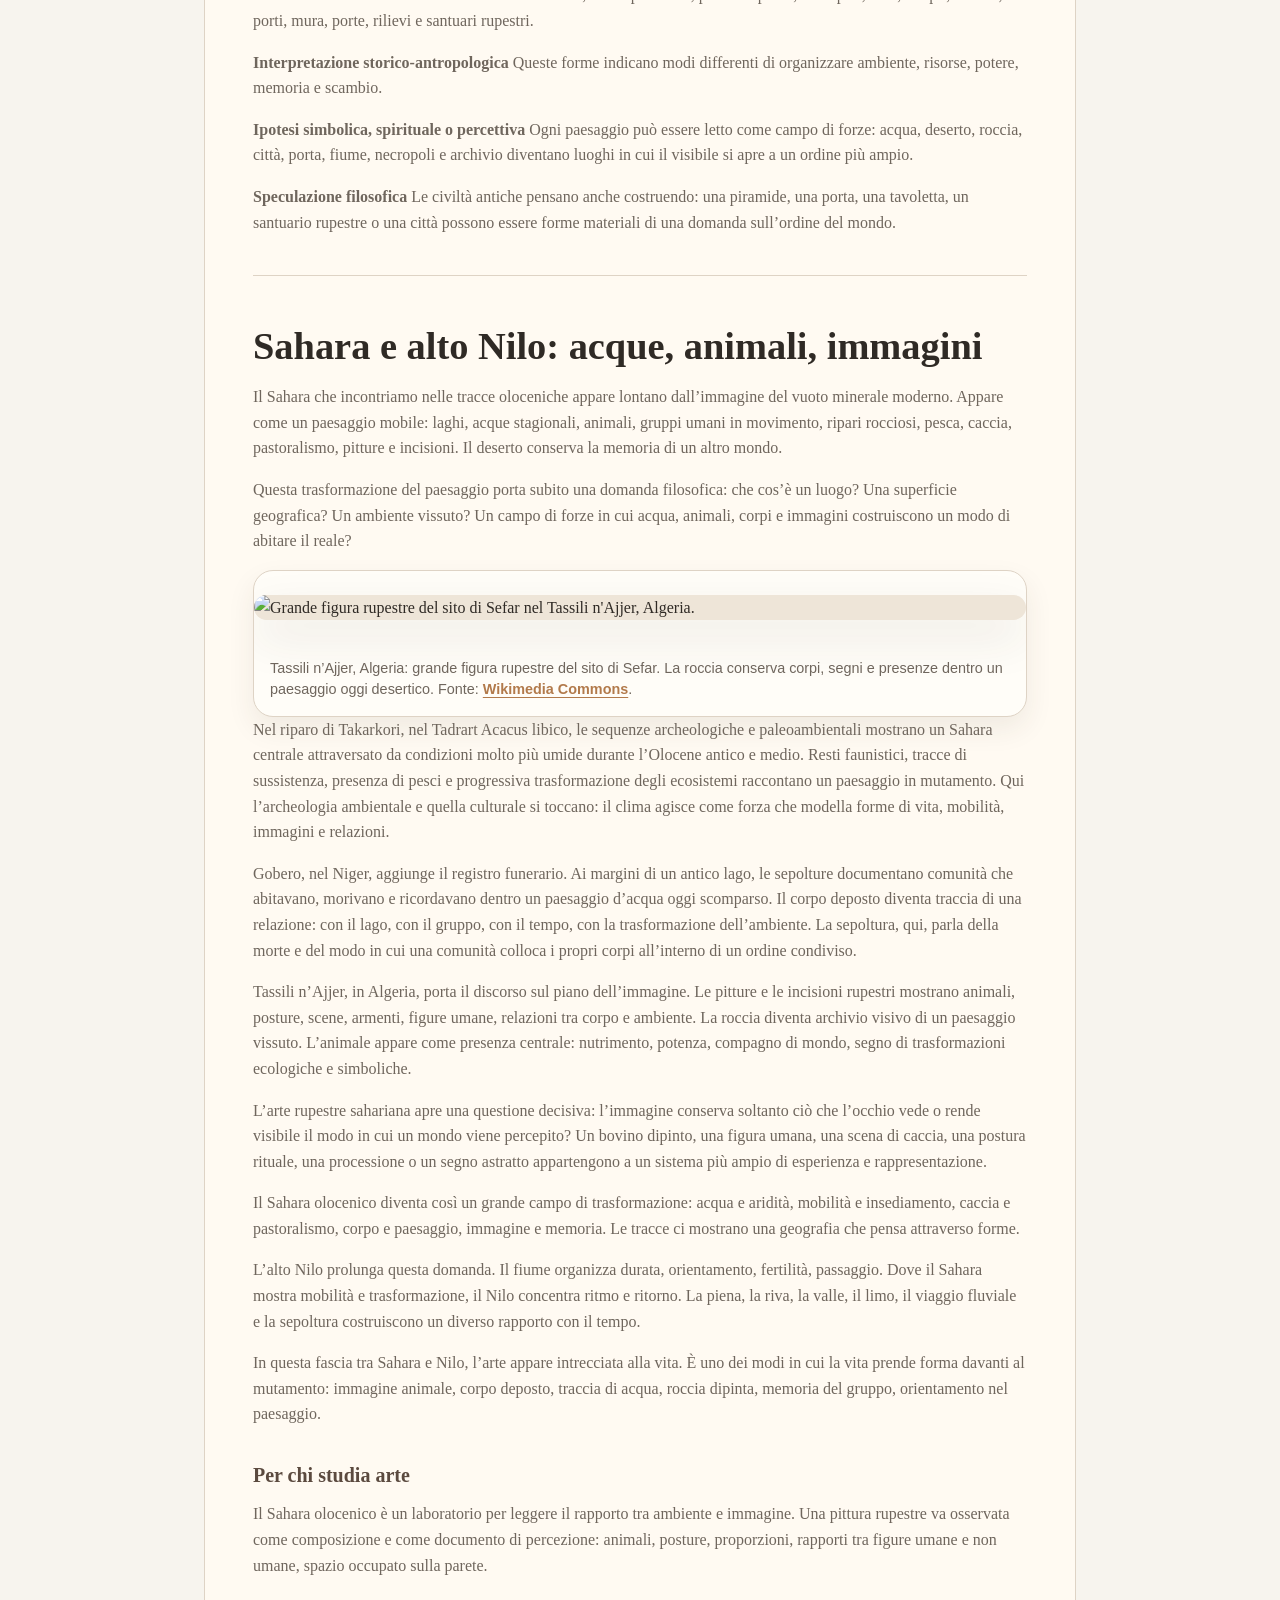
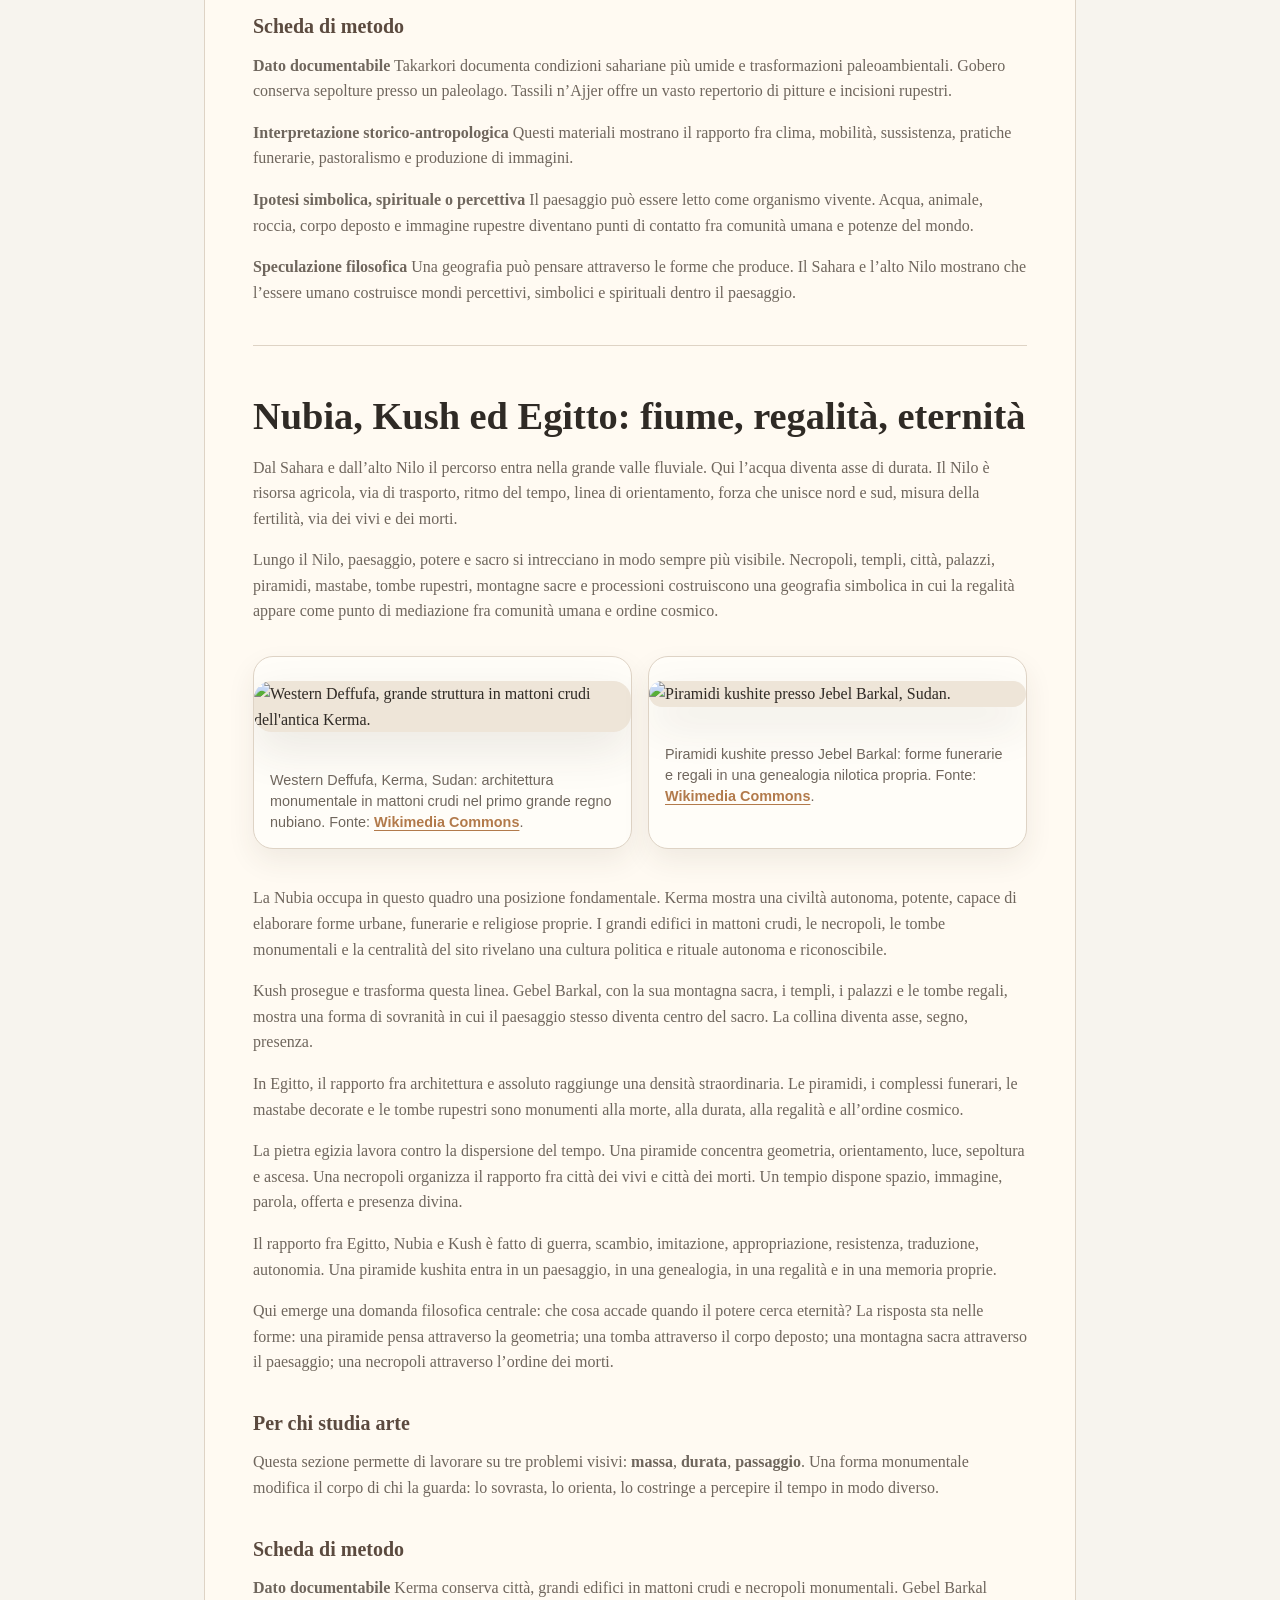
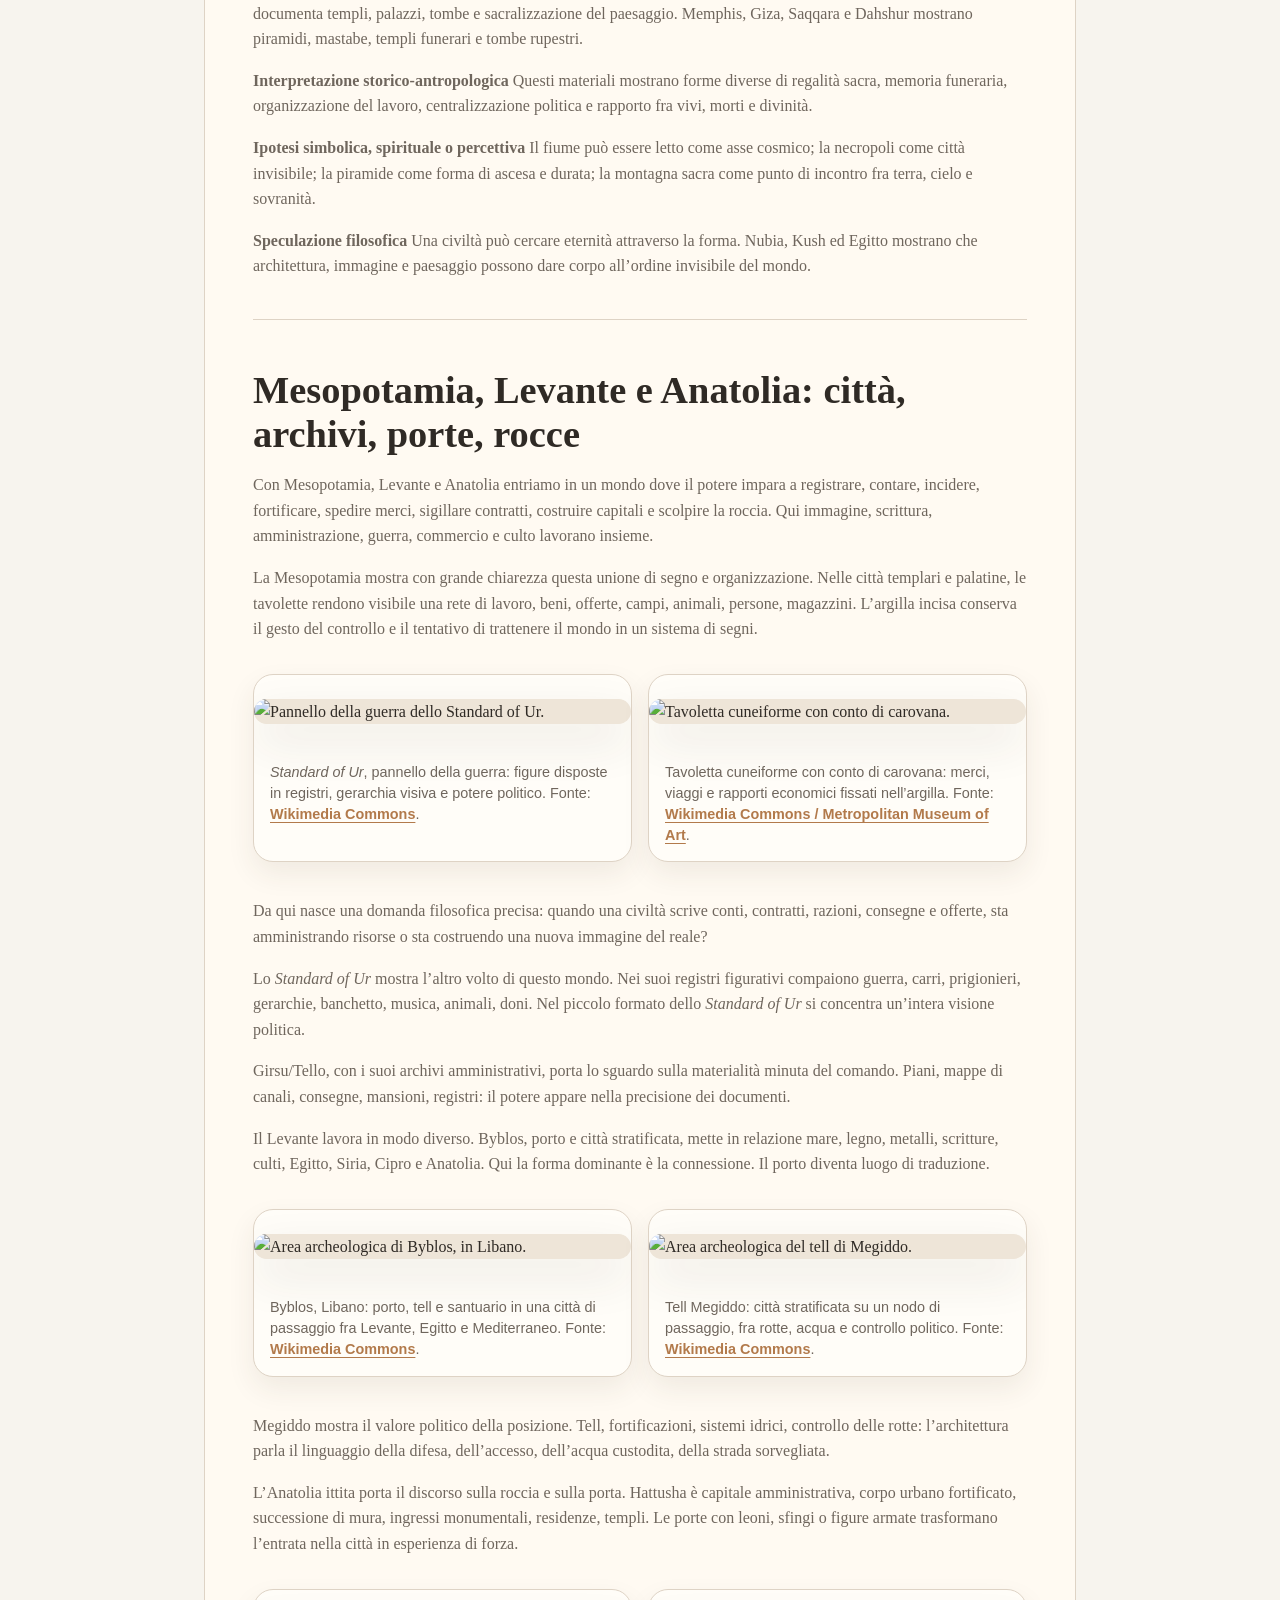
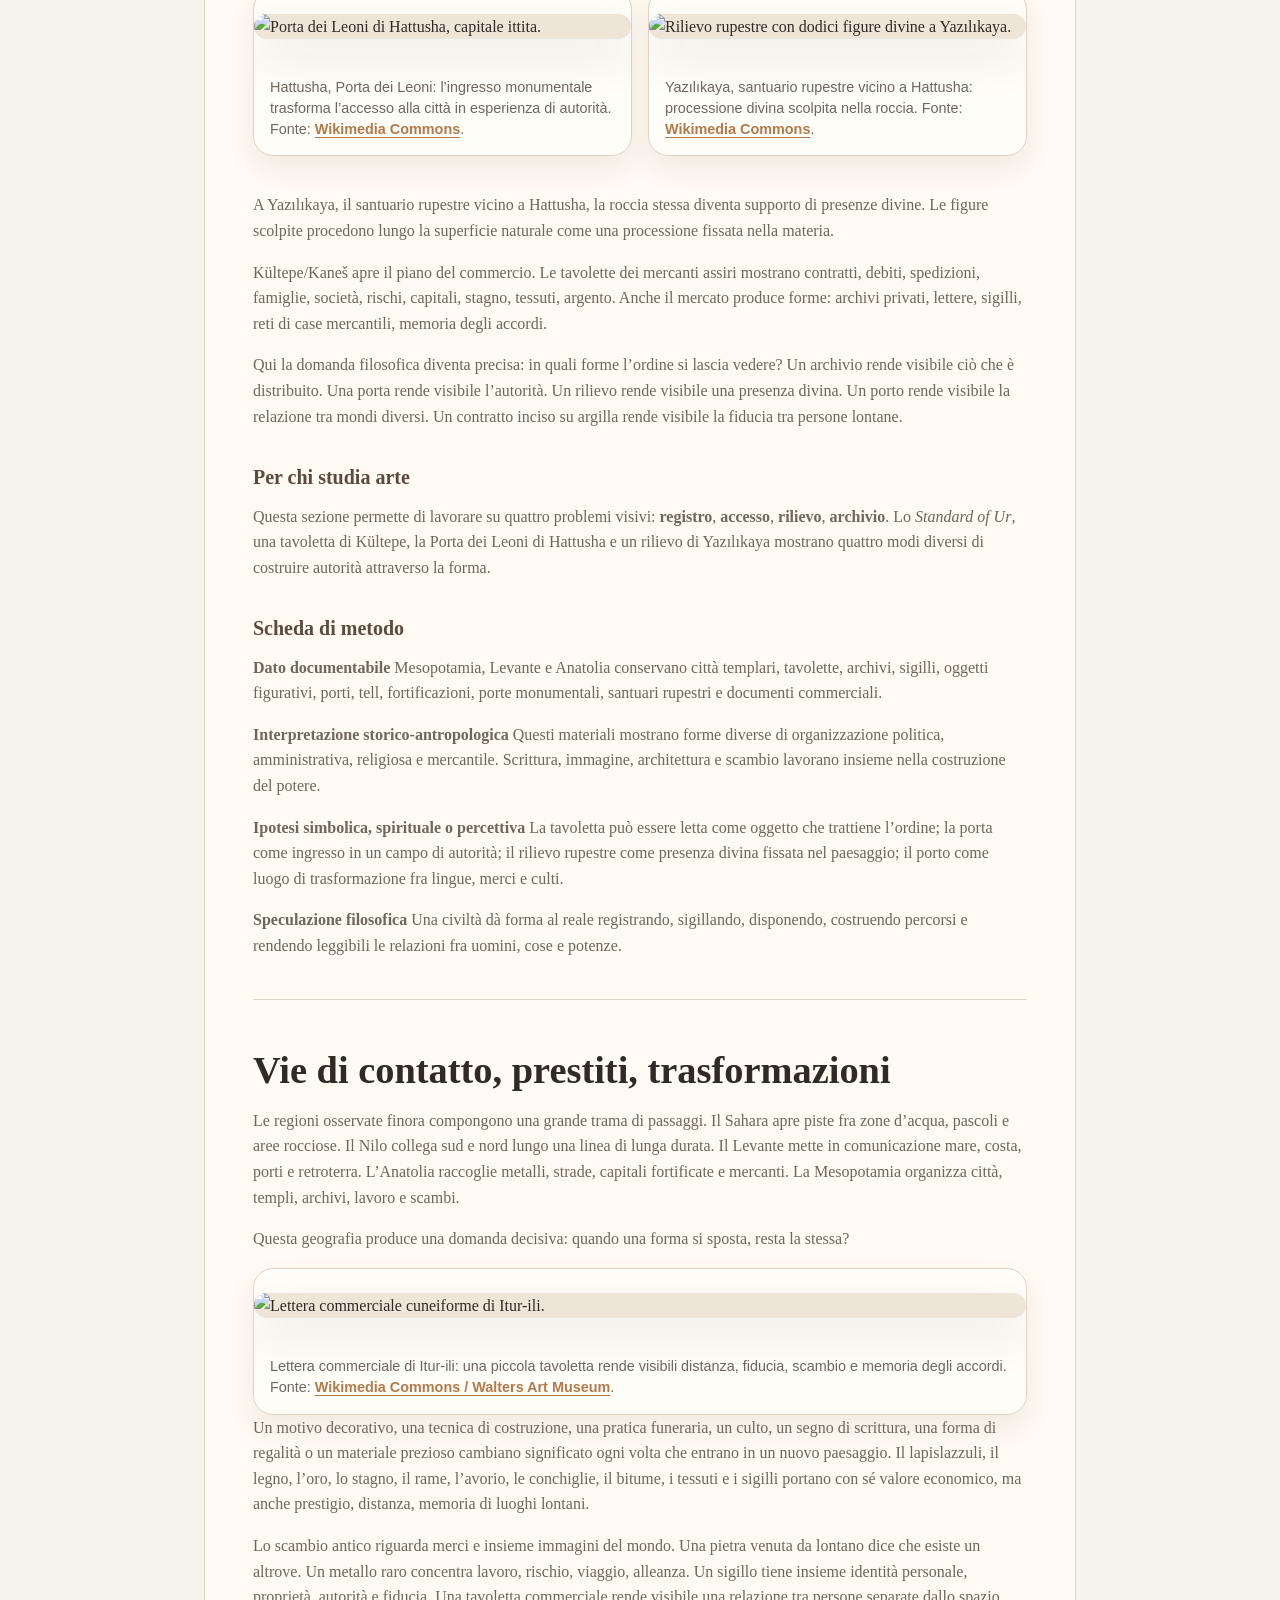
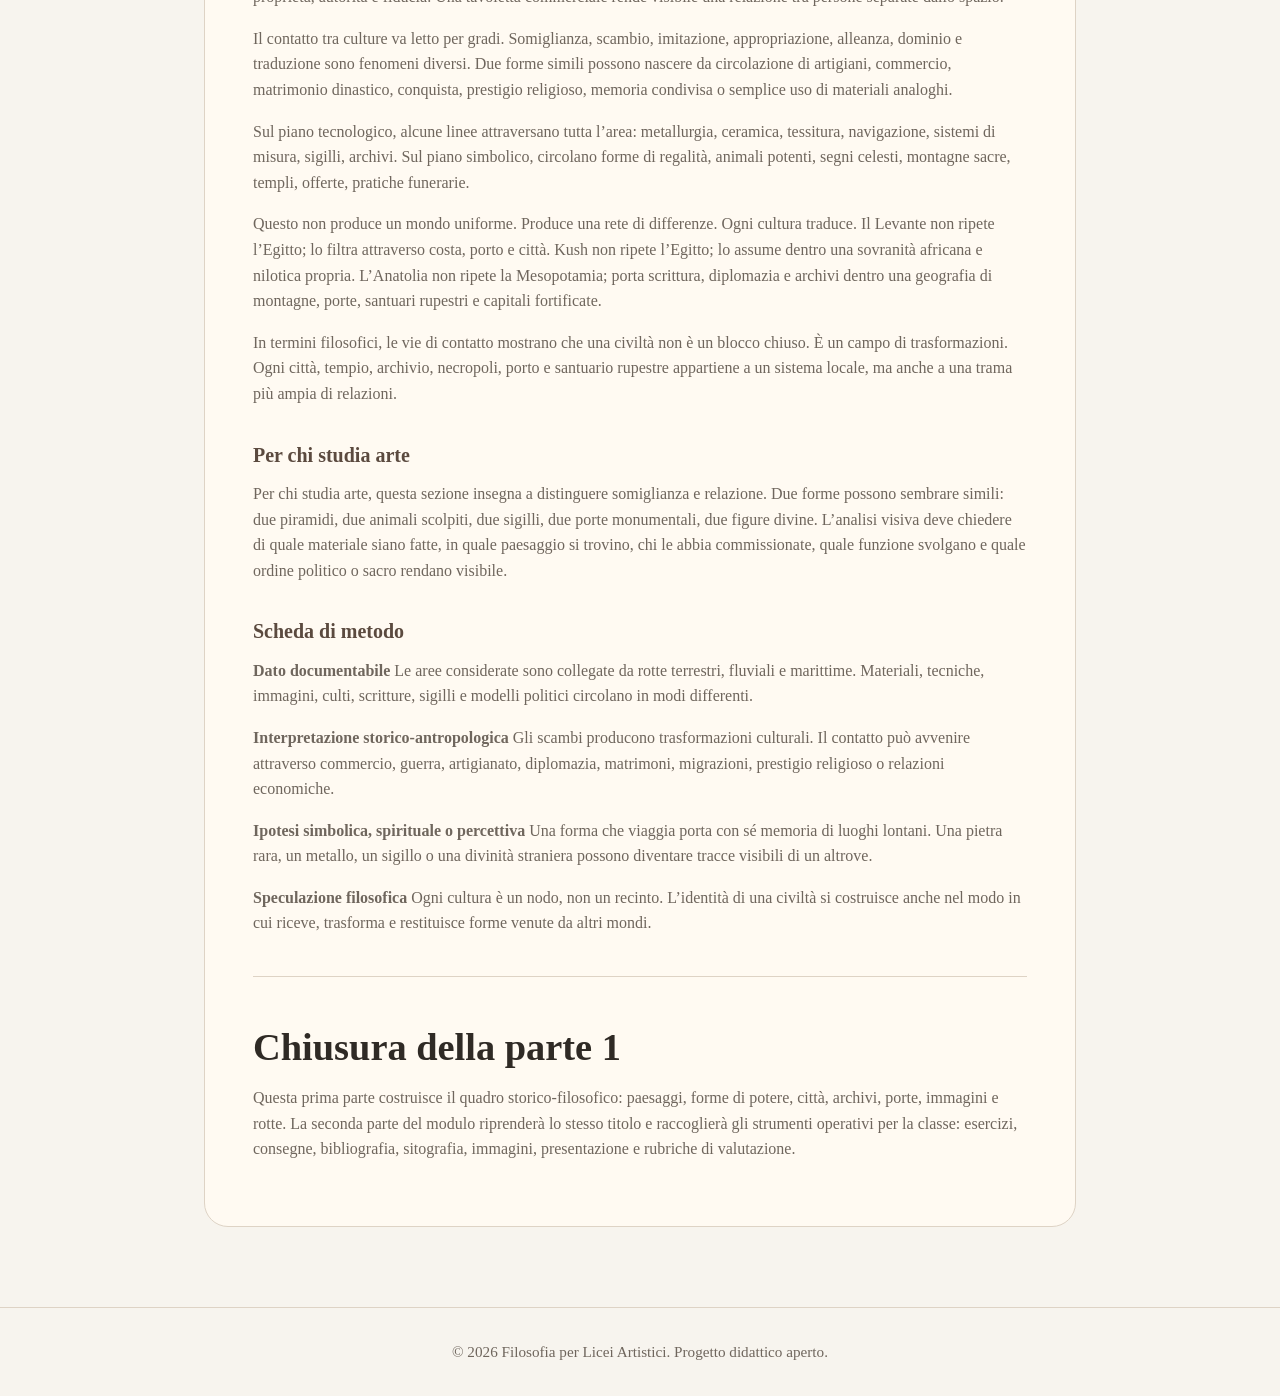
==== commit eefb0b67: "Migliora grafica tabella cronologica Acque pietre citta" ====
--- a/acque-pietre-citta.html
+++ b/acque-pietre-citta.html
@@ -5,6 +5,140 @@
   <meta name="viewport" content="width=device-width, initial-scale=1.0">
   <title>Acque, pietre, città — Parte 1 | Filosofia per Licei Artistici</title>
   <link rel="stylesheet" href="styles.css">
+  <style>
+    .timeline-panel {
+      margin: 2rem 0 2.4rem;
+      border: 1px solid rgba(178, 122, 75, 0.35);
+      border-radius: 24px;
+      background: linear-gradient(135deg, #fffaf2 0%, #f0dfc8 100%);
+      box-shadow: 0 16px 36px rgba(61, 48, 38, 0.10);
+      overflow: hidden;
+    }
+
+    .timeline-panel summary {
+      display: flex;
+      align-items: center;
+      justify-content: space-between;
+      gap: 1rem;
+      padding: 1.15rem 1.35rem;
+      cursor: pointer;
+      color: var(--color-primary);
+      font-family: Arial, Helvetica, sans-serif;
+      font-weight: 800;
+      letter-spacing: 0.02em;
+      list-style: none;
+      border-bottom: 1px solid rgba(178, 122, 75, 0.25);
+    }
+
+    .timeline-panel summary::-webkit-details-marker {
+      display: none;
+    }
+
+    .timeline-panel summary::after {
+      content: "clicca per aprire / ridurre";
+      color: var(--color-accent);
+      font-size: 0.72rem;
+      font-weight: 700;
+      letter-spacing: 0.08em;
+      text-transform: uppercase;
+      white-space: nowrap;
+    }
+
+    .timeline-board {
+      display: grid;
+      grid-template-columns: repeat(2, minmax(0, 1fr));
+      gap: 1rem;
+      padding: 1.35rem;
+    }
+
+    .timeline-item {
+      position: relative;
+      min-height: 180px;
+      padding: 1.2rem 1.15rem 1.15rem;
+      border: 1px solid rgba(91, 74, 63, 0.13);
+      border-radius: 18px;
+      background: rgba(255, 253, 248, 0.92);
+      box-shadow: 0 10px 24px rgba(61, 48, 38, 0.07);
+      overflow: hidden;
+    }
+
+    .timeline-item::before {
+      content: "";
+      position: absolute;
+      inset: 0 auto 0 0;
+      width: 7px;
+      background: var(--timeline-color, var(--color-accent));
+    }
+
+    .timeline-date {
+      display: inline-block;
+      margin-bottom: 0.65rem;
+      padding: 0.25rem 0.65rem;
+      color: #fffaf2;
+      background: var(--timeline-color, var(--color-accent));
+      border-radius: 999px;
+      font-family: Arial, Helvetica, sans-serif;
+      font-size: 0.76rem;
+      font-weight: 800;
+      letter-spacing: 0.03em;
+    }
+
+    .timeline-area {
+      margin-bottom: 0.2rem;
+      color: var(--timeline-color, var(--color-accent));
+      font-family: Arial, Helvetica, sans-serif;
+      font-size: 0.76rem;
+      font-weight: 800;
+      letter-spacing: 0.09em;
+      text-transform: uppercase;
+    }
+
+    .timeline-title {
+      margin-bottom: 0.55rem;
+      color: var(--color-primary);
+      font-size: 1.05rem;
+      line-height: 1.25;
+    }
+
+    .timeline-forms {
+      margin: 0;
+      color: var(--color-muted);
+      font-size: 0.94rem;
+      line-height: 1.45;
+    }
+
+    .timeline-sahara { --timeline-color: #8a7a3c; }
+    .timeline-nilo { --timeline-color: #3d7f8a; }
+    .timeline-nubia { --timeline-color: #9b6b2f; }
+    .timeline-egitto { --timeline-color: #b27a4b; }
+    .timeline-mesopotamia { --timeline-color: #8b4f3f; }
+    .timeline-anatolia { --timeline-color: #6d5a8a; }
+    .timeline-levante { --timeline-color: #3f7a5f; }
+    .timeline-kush { --timeline-color: #7b3f55; }
+
+    .timeline-caption {
+      margin: 0;
+      padding: 0 1.35rem 1.35rem;
+      color: var(--color-muted);
+      font-family: Arial, Helvetica, sans-serif;
+      font-size: 0.9rem;
+    }
+
+    @media (max-width: 820px) {
+      .timeline-panel summary {
+        align-items: flex-start;
+        flex-direction: column;
+      }
+
+      .timeline-panel summary::after {
+        white-space: normal;
+      }
+
+      .timeline-board {
+        grid-template-columns: 1fr;
+      }
+    }
+  </style>
 </head>
 <body>
   <header class="site-header">
@@ -82,26 +216,75 @@
         </ul>
         <p>La cronologia comparativa serve a vedere come differenti forme di mondo si rendano documentabili in regioni diverse.</p>
         <p>Nel Sahara centrale, tra fasi umide, laghi, pesca, pastoralismo e arte rupestre, il paesaggio appare mobile, attraversato da acqua, animali e immagini. Nel Nilo e nella Nubia, necropoli, città e templi mostrano la forza della memoria e della regalità sacra. In Egitto, l’architettura funeraria concentra ordine cosmico, corpo del sovrano e durata oltre la morte. In Mesopotamia, città templari, tavolette e archivi trasformano il potere in registrazione, conto, segno e amministrazione. Nel Levante, porti e tell stratificati diventano luoghi di passaggio tra mare, terra, alfabeti e santuari. In Anatolia, mura, porte, metalli, santuari rupestri e reti mercantili mostrano un’altra forma di ordine: roccia, capitale, sovranità, scambio.</p>
-        <p>La tabella cronologica che segue va letta come strumento di orientamento. Le date sono approssimative, mobili, legate agli studi disponibili. Ogni voce indica un punto di documentazione, non un’origine assoluta.</p>
-
-        <h3>Tabella orientativa delle tracce documentate</h3>
-        <div class="table-wrap" style="overflow-x:auto;">
-          <table>
-            <thead><tr><th>Area</th><th>Periodi / fenomeni principali</th><th>Date orientative</th><th>Forme documentabili</th></tr></thead>
-            <tbody>
-              <tr><td>Sahara centrale</td><td>Fasi umide oloceniche, occupazioni lacustri, pastoralismo, arte rupestre</td><td>ca. 8000–3000 a.C.</td><td>laghi, pesca, mobilità, animali, pitture, incisioni</td></tr>
-              <tr><td>Alto Nilo e Nubia precoce</td><td>Culture nilotiche regionali, pre-Kerma, villaggi e necropoli</td><td>IV–III millennio a.C.</td><td>sepolture, insediamenti, primi centri complessi</td></tr>
-              <tr><td>Kerma</td><td>Formazione e sviluppo del primo grande regno nubiano</td><td>ca. 2500–1500 a.C.</td><td>città, deffufa, necropoli regali, autonomia politica</td></tr>
-              <tr><td>Egitto predinastico e arcaico</td><td>Centralizzazione, regalità, scrittura, élites funerarie</td><td>IV–inizio III millennio a.C.</td><td>tombe, segni di potere, immagini regali, prime dinastie</td></tr>
-              <tr><td>Antico Regno egizio</td><td>Età delle piramidi e grandi complessi funerari</td><td>ca. XXVII–XXII sec. a.C.</td><td>piramidi, templi, mastabe, necropoli</td></tr>
-              <tr><td>Mesopotamia tardo Uruk ed età dinastica</td><td>Urbanità, tempio, archivi, protoscrittura e cuneiforme</td><td>fine IV–III millennio a.C.</td><td>città templari, tavolette, contabilità, sigilli</td></tr>
-              <tr><td>Anatolia e reti assire</td><td>Karum anatolici e reti mercantili</td><td>ca. XX–XVIII sec. a.C.</td><td>tavolette commerciali, scambi, archivi privati</td></tr>
-              <tr><td>Levante del Bronzo</td><td>Città portuali, tell, scambi mediterranei</td><td>II millennio a.C.</td><td>porti, archivi, rotte, alfabeti, santuari</td></tr>
-              <tr><td>Anatolia ittita</td><td>Capitale, fortificazioni, santuari rupestri, diplomazia</td><td>II millennio a.C.</td><td>Hattusha, porte, rilievi, Yazılıkaya</td></tr>
-              <tr><td>Napata e Meroe</td><td>Secondo regno di Kush</td><td>ca. 900 a.C.–350 d.C.</td><td>templi, palazzi, tombe con piramidi, regalità kushita</td></tr>
-            </tbody>
-          </table>
-        </div>
+        <p>Lo schema cronologico che segue va letto come strumento di orientamento. Le date sono approssimative, mobili, legate agli studi disponibili. Ogni voce indica un punto di documentazione, non un’origine assoluta.</p>
+
+        <h3>Schema orientativo delle tracce documentate</h3>
+        <details class="timeline-panel" open>
+          <summary>Apri lo schema in formato grande</summary>
+          <div class="timeline-board" aria-label="Schema orientativo delle tracce documentate">
+            <article class="timeline-item timeline-sahara">
+              <span class="timeline-date">ca. 8000–3000 a.C.</span>
+              <p class="timeline-area">Sahara centrale</p>
+              <h4 class="timeline-title">Fasi umide, laghi, pastoralismo, arte rupestre</h4>
+              <p class="timeline-forms">Laghi, pesca, mobilità, animali, pitture e incisioni.</p>
+            </article>
+            <article class="timeline-item timeline-nilo">
+              <span class="timeline-date">IV–III millennio a.C.</span>
+              <p class="timeline-area">Alto Nilo e Nubia precoce</p>
+              <h4 class="timeline-title">Culture nilotiche regionali, pre-Kerma, villaggi e necropoli</h4>
+              <p class="timeline-forms">Sepolture, insediamenti e primi centri complessi.</p>
+            </article>
+            <article class="timeline-item timeline-nubia">
+              <span class="timeline-date">ca. 2500–1500 a.C.</span>
+              <p class="timeline-area">Kerma</p>
+              <h4 class="timeline-title">Formazione del primo grande regno nubiano</h4>
+              <p class="timeline-forms">Città, deffufa, necropoli regali e autonomia politica.</p>
+            </article>
+            <article class="timeline-item timeline-egitto">
+              <span class="timeline-date">IV–inizio III millennio a.C.</span>
+              <p class="timeline-area">Egitto predinastico e arcaico</p>
+              <h4 class="timeline-title">Centralizzazione, regalità, scrittura, élites funerarie</h4>
+              <p class="timeline-forms">Tombe, segni di potere, immagini regali e prime dinastie.</p>
+            </article>
+            <article class="timeline-item timeline-egitto">
+              <span class="timeline-date">ca. XXVII–XXII sec. a.C.</span>
+              <p class="timeline-area">Antico Regno egizio</p>
+              <h4 class="timeline-title">Età delle piramidi e grandi complessi funerari</h4>
+              <p class="timeline-forms">Piramidi, templi, mastabe e necropoli.</p>
+            </article>
+            <article class="timeline-item timeline-mesopotamia">
+              <span class="timeline-date">fine IV–III millennio a.C.</span>
+              <p class="timeline-area">Mesopotamia</p>
+              <h4 class="timeline-title">Urbanità, tempio, archivi, protoscrittura e cuneiforme</h4>
+              <p class="timeline-forms">Città templari, tavolette, contabilità e sigilli.</p>
+            </article>
+            <article class="timeline-item timeline-anatolia">
+              <span class="timeline-date">ca. XX–XVIII sec. a.C.</span>
+              <p class="timeline-area">Anatolia e reti assire</p>
+              <h4 class="timeline-title">Karum anatolici e reti mercantili</h4>
+              <p class="timeline-forms">Tavolette commerciali, scambi e archivi privati.</p>
+            </article>
+            <article class="timeline-item timeline-levante">
+              <span class="timeline-date">II millennio a.C.</span>
+              <p class="timeline-area">Levante del Bronzo</p>
+              <h4 class="timeline-title">Città portuali, tell e scambi mediterranei</h4>
+              <p class="timeline-forms">Porti, archivi, rotte, alfabeti e santuari.</p>
+            </article>
+            <article class="timeline-item timeline-anatolia">
+              <span class="timeline-date">II millennio a.C.</span>
+              <p class="timeline-area">Anatolia ittita</p>
+              <h4 class="timeline-title">Capitale, fortificazioni, santuari rupestri, diplomazia</h4>
+              <p class="timeline-forms">Hattusha, porte monumentali, rilievi e Yazılıkaya.</p>
+            </article>
+            <article class="timeline-item timeline-kush">
+              <span class="timeline-date">ca. 900 a.C.–350 d.C.</span>
+              <p class="timeline-area">Napata e Meroe</p>
+              <h4 class="timeline-title">Secondo regno di Kush</h4>
+              <p class="timeline-forms">Templi, palazzi, tombe con piramidi e regalità kushita.</p>
+            </article>
+          </div>
+          <p class="timeline-caption">Le fasce cromatiche non indicano una gerarchia: aiutano a distinguere paesaggi, poteri e materiali. Lo schema può essere aperto o richiuso durante la lettura.</p>
+        </details>
 
         <h3>Per chi studia arte</h3>
         <p>Una cronologia può diventare una tavola visiva, non solo una sequenza di date. Ogni riga della tabella può essere trasformata in una domanda compositiva: il Sahara come paesaggio che cambia; il Nilo come forma della durata; la Nubia come regalità autonoma; l’Egitto come geometria monumentale; la Mesopotamia come potere amministrato; il Levante come terra di passaggio; l’Anatolia come porta, roccia e fortificazione.</p>
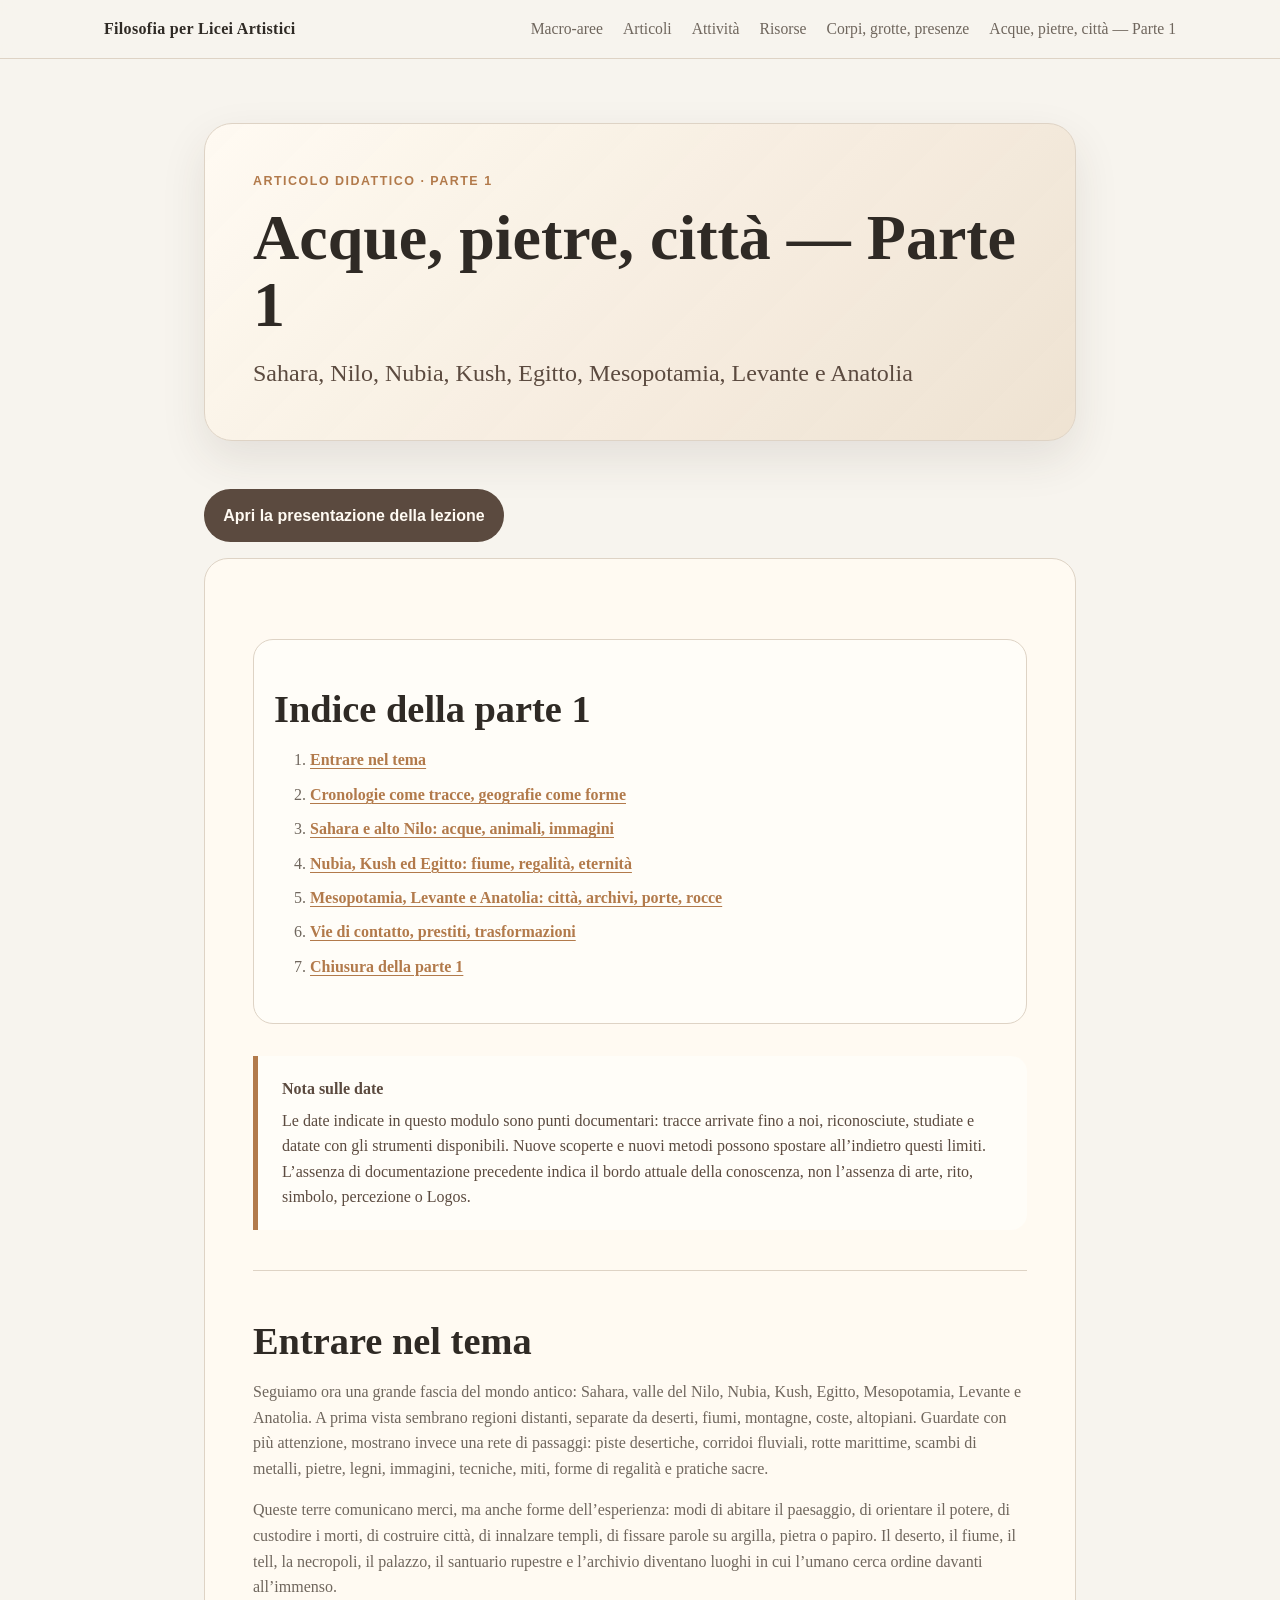
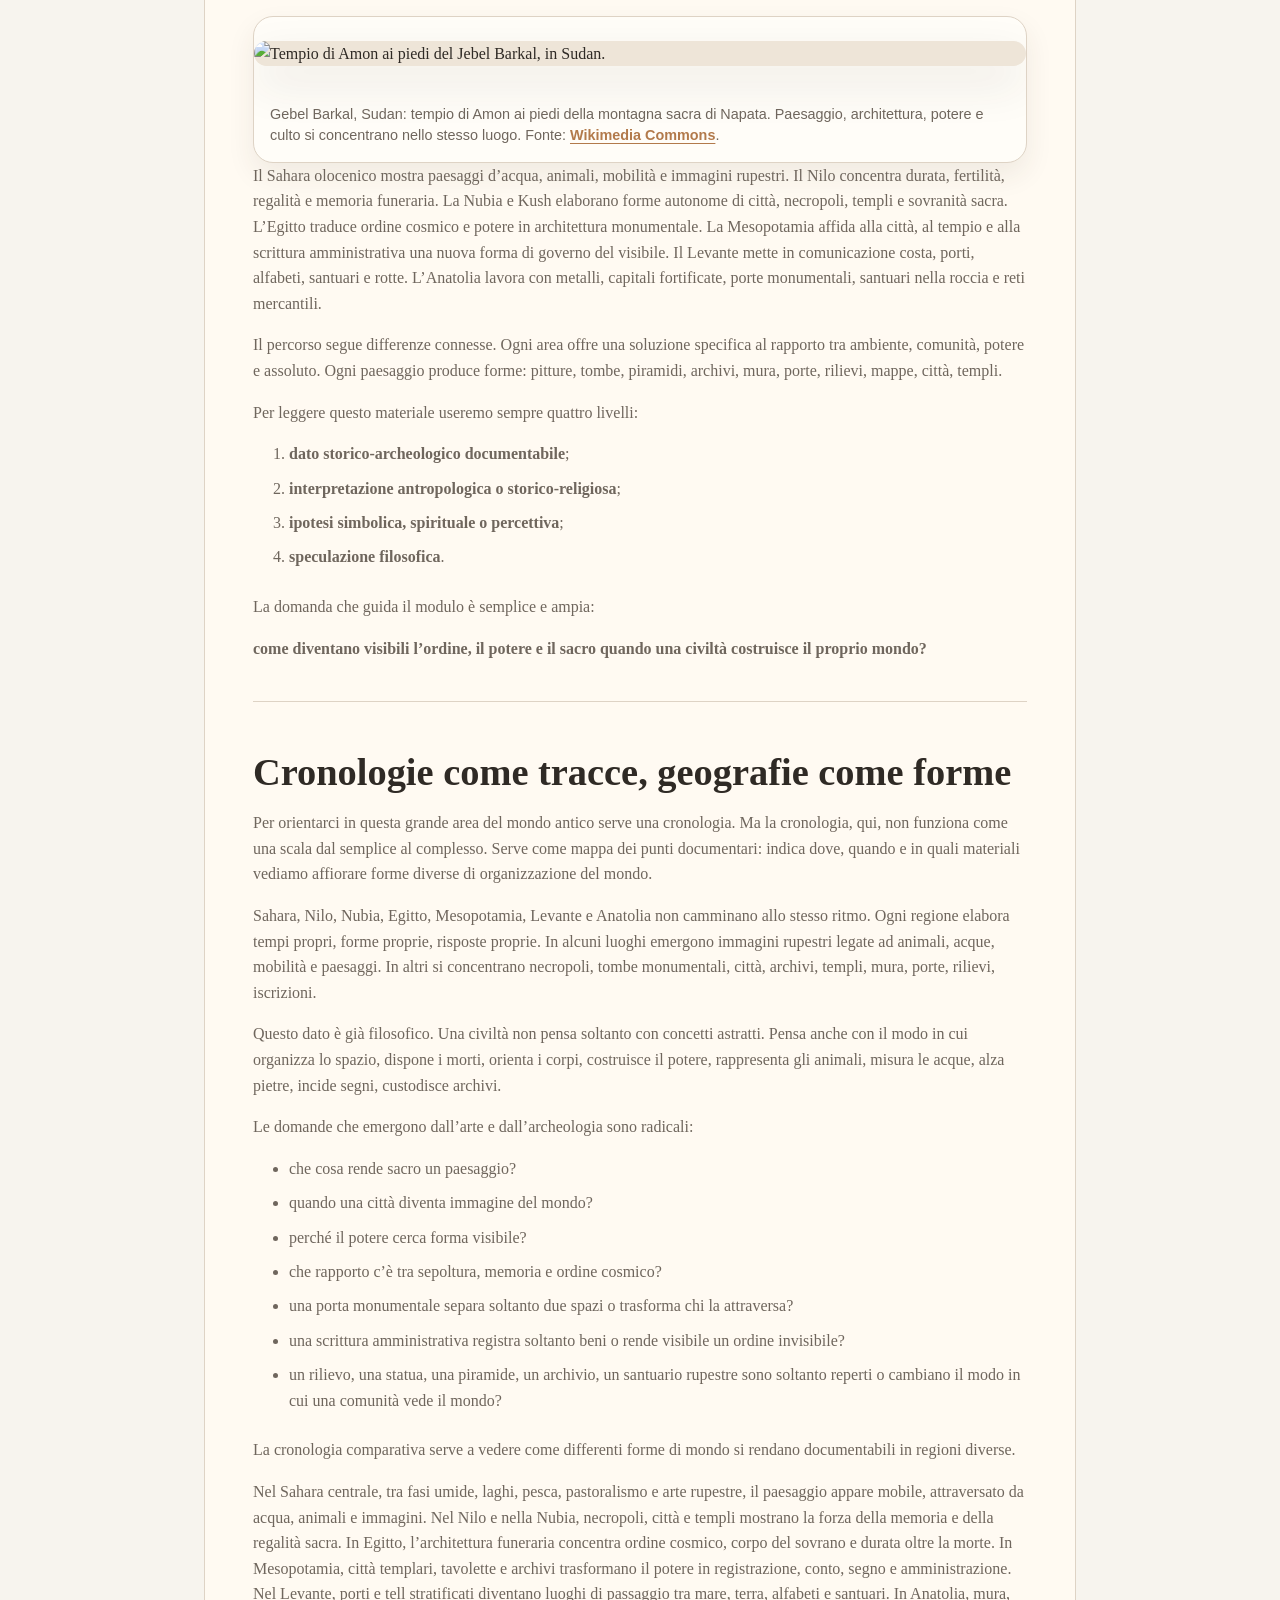
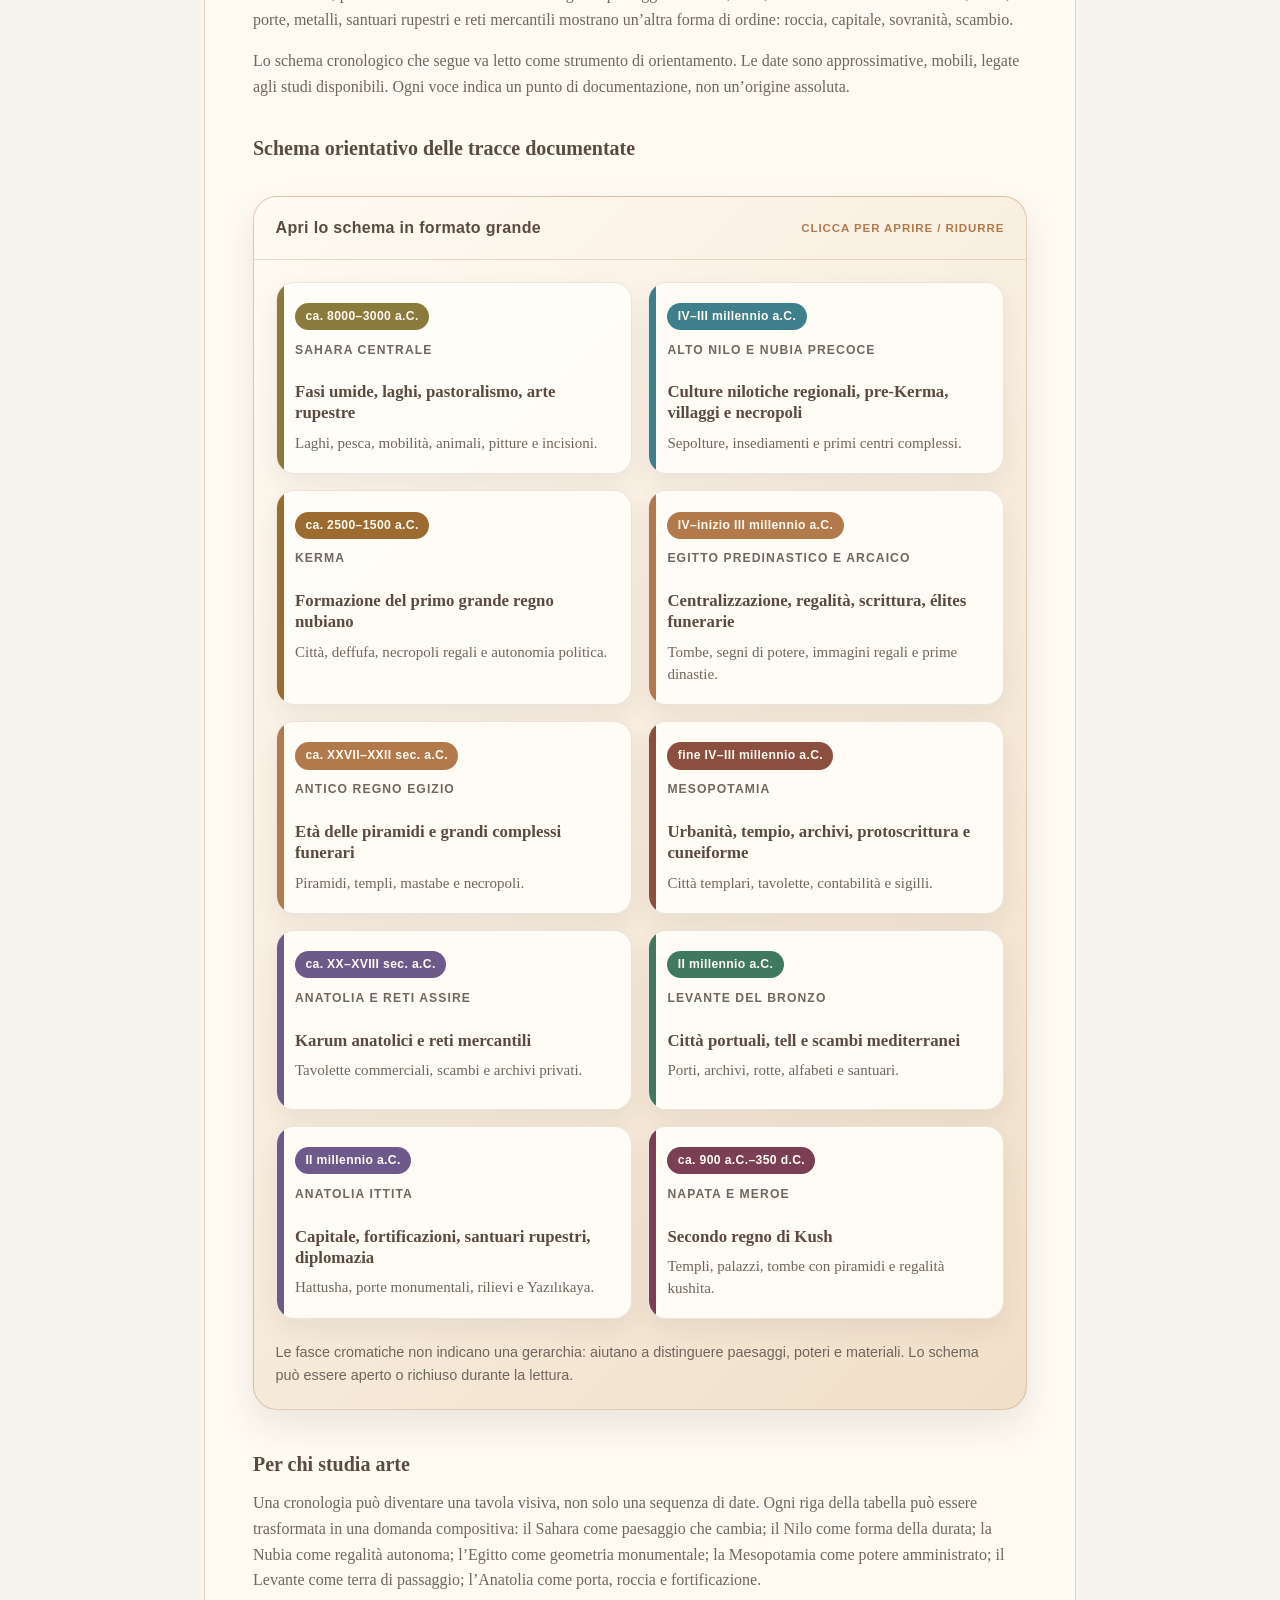
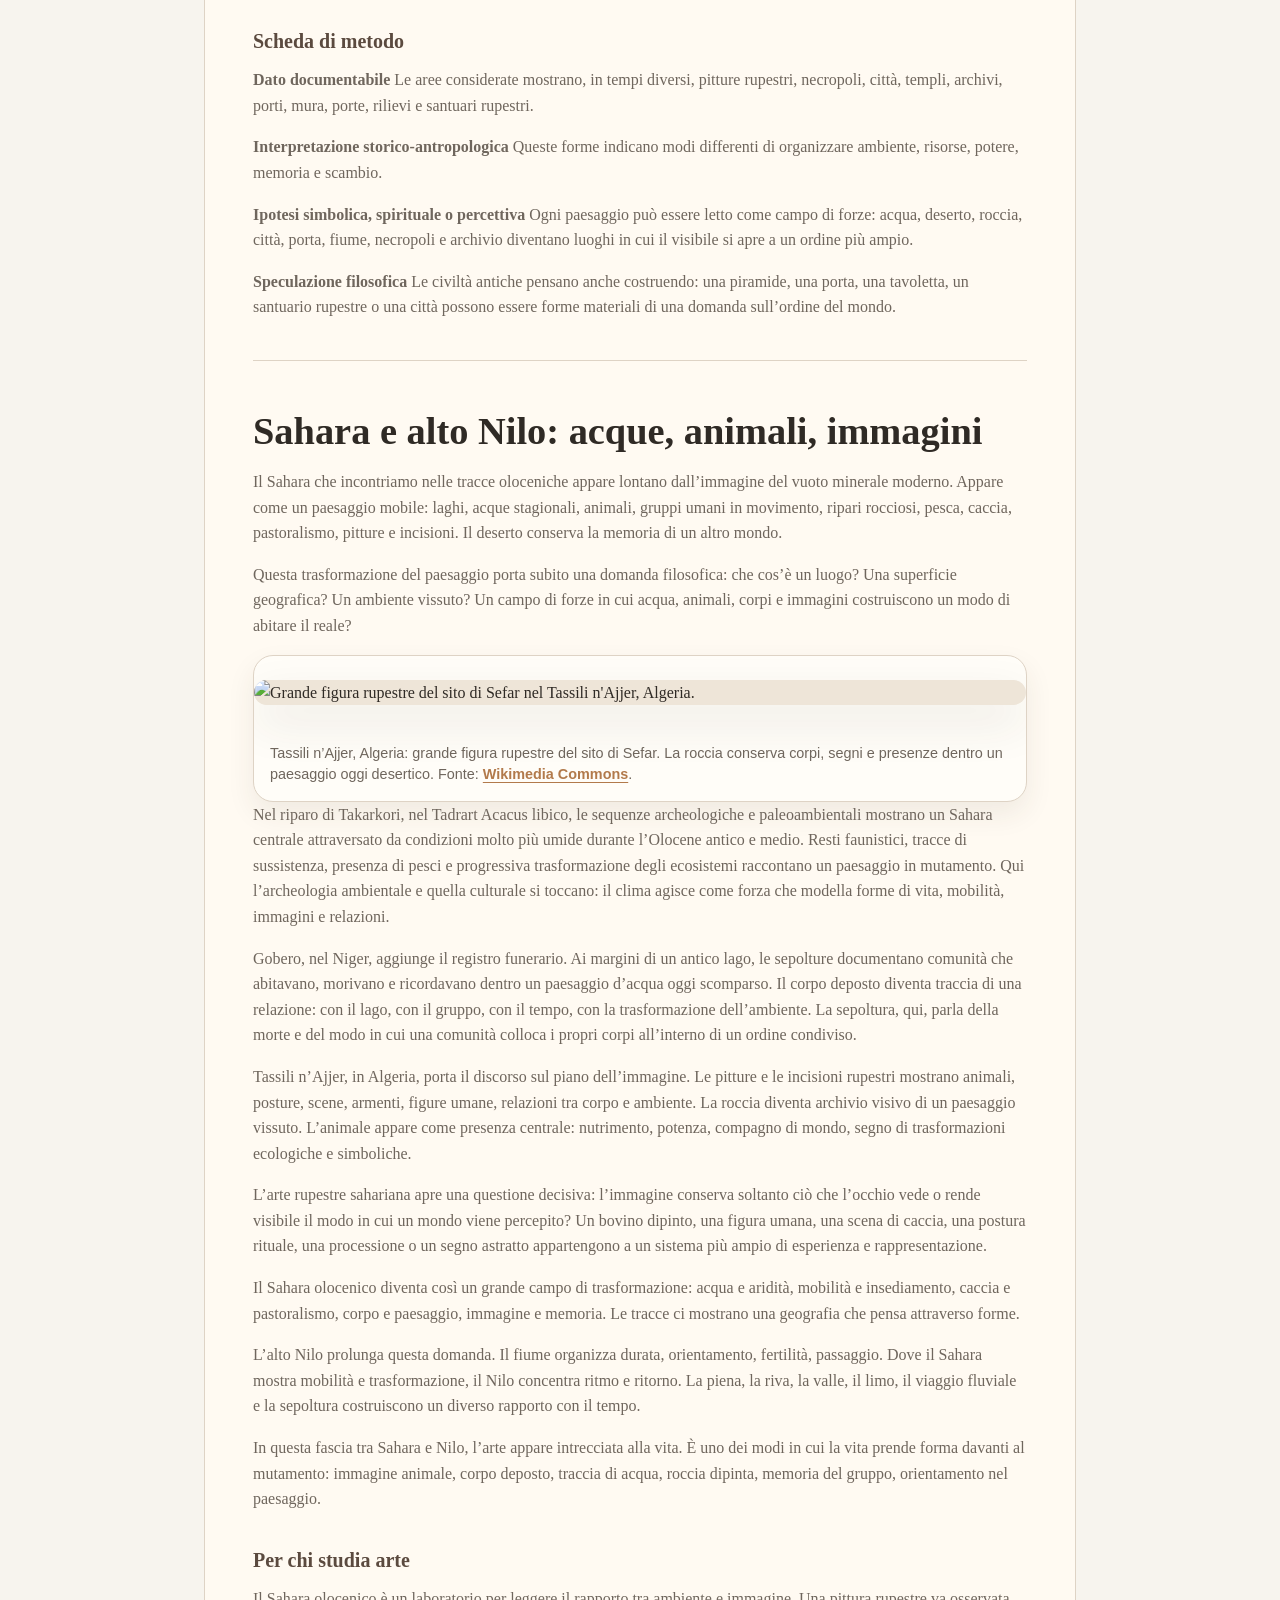
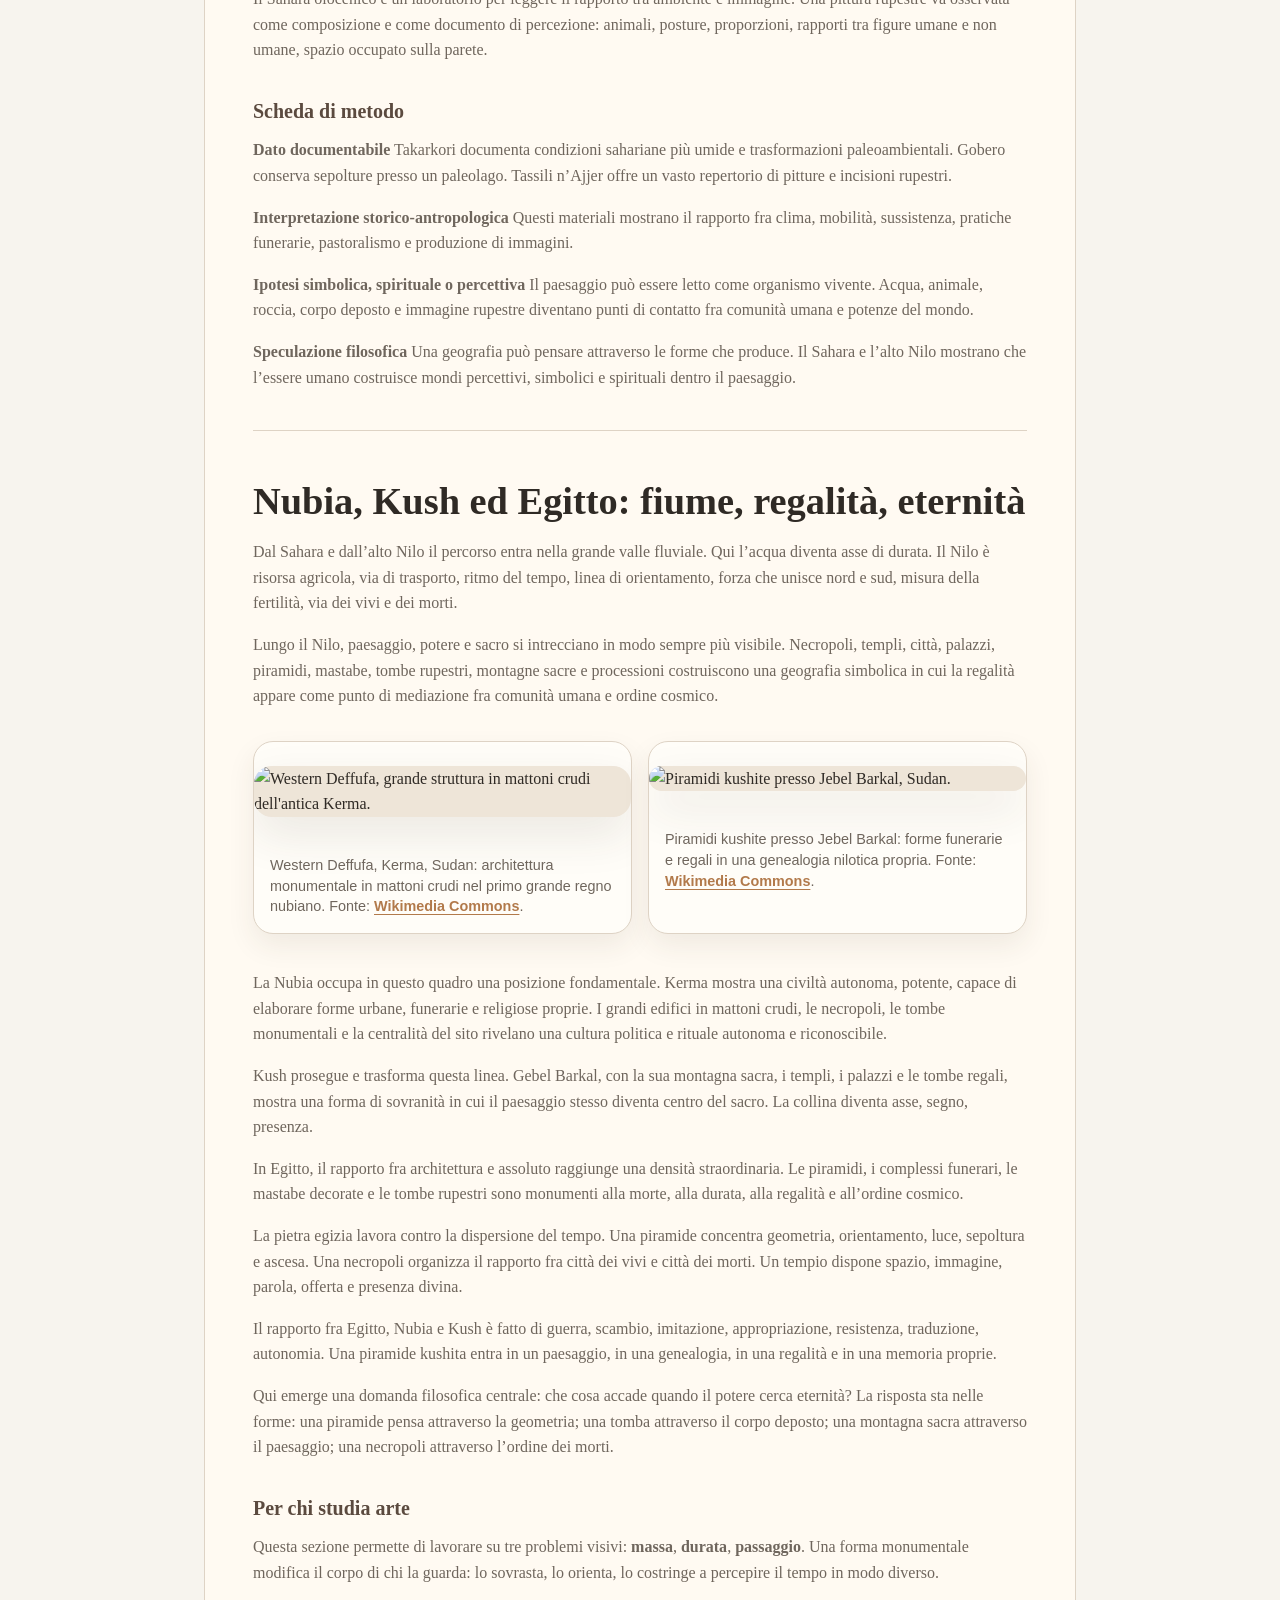
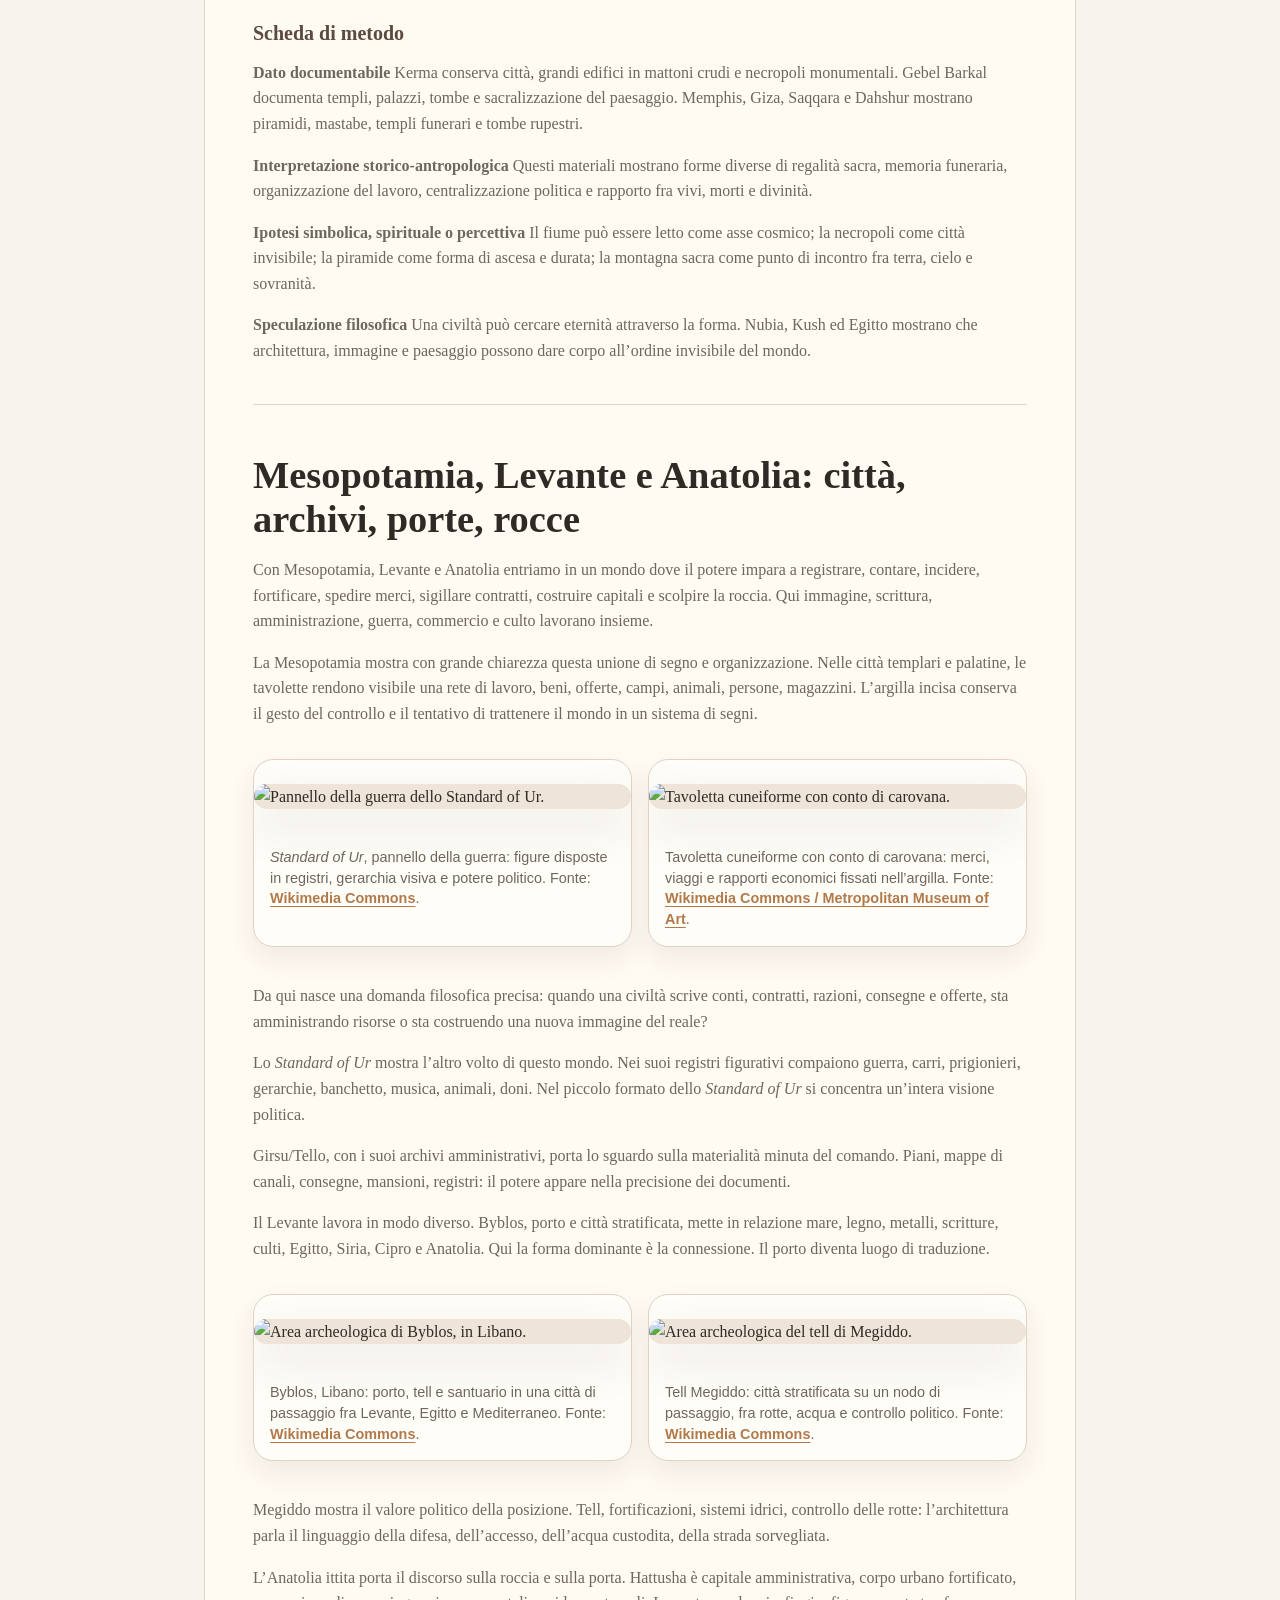
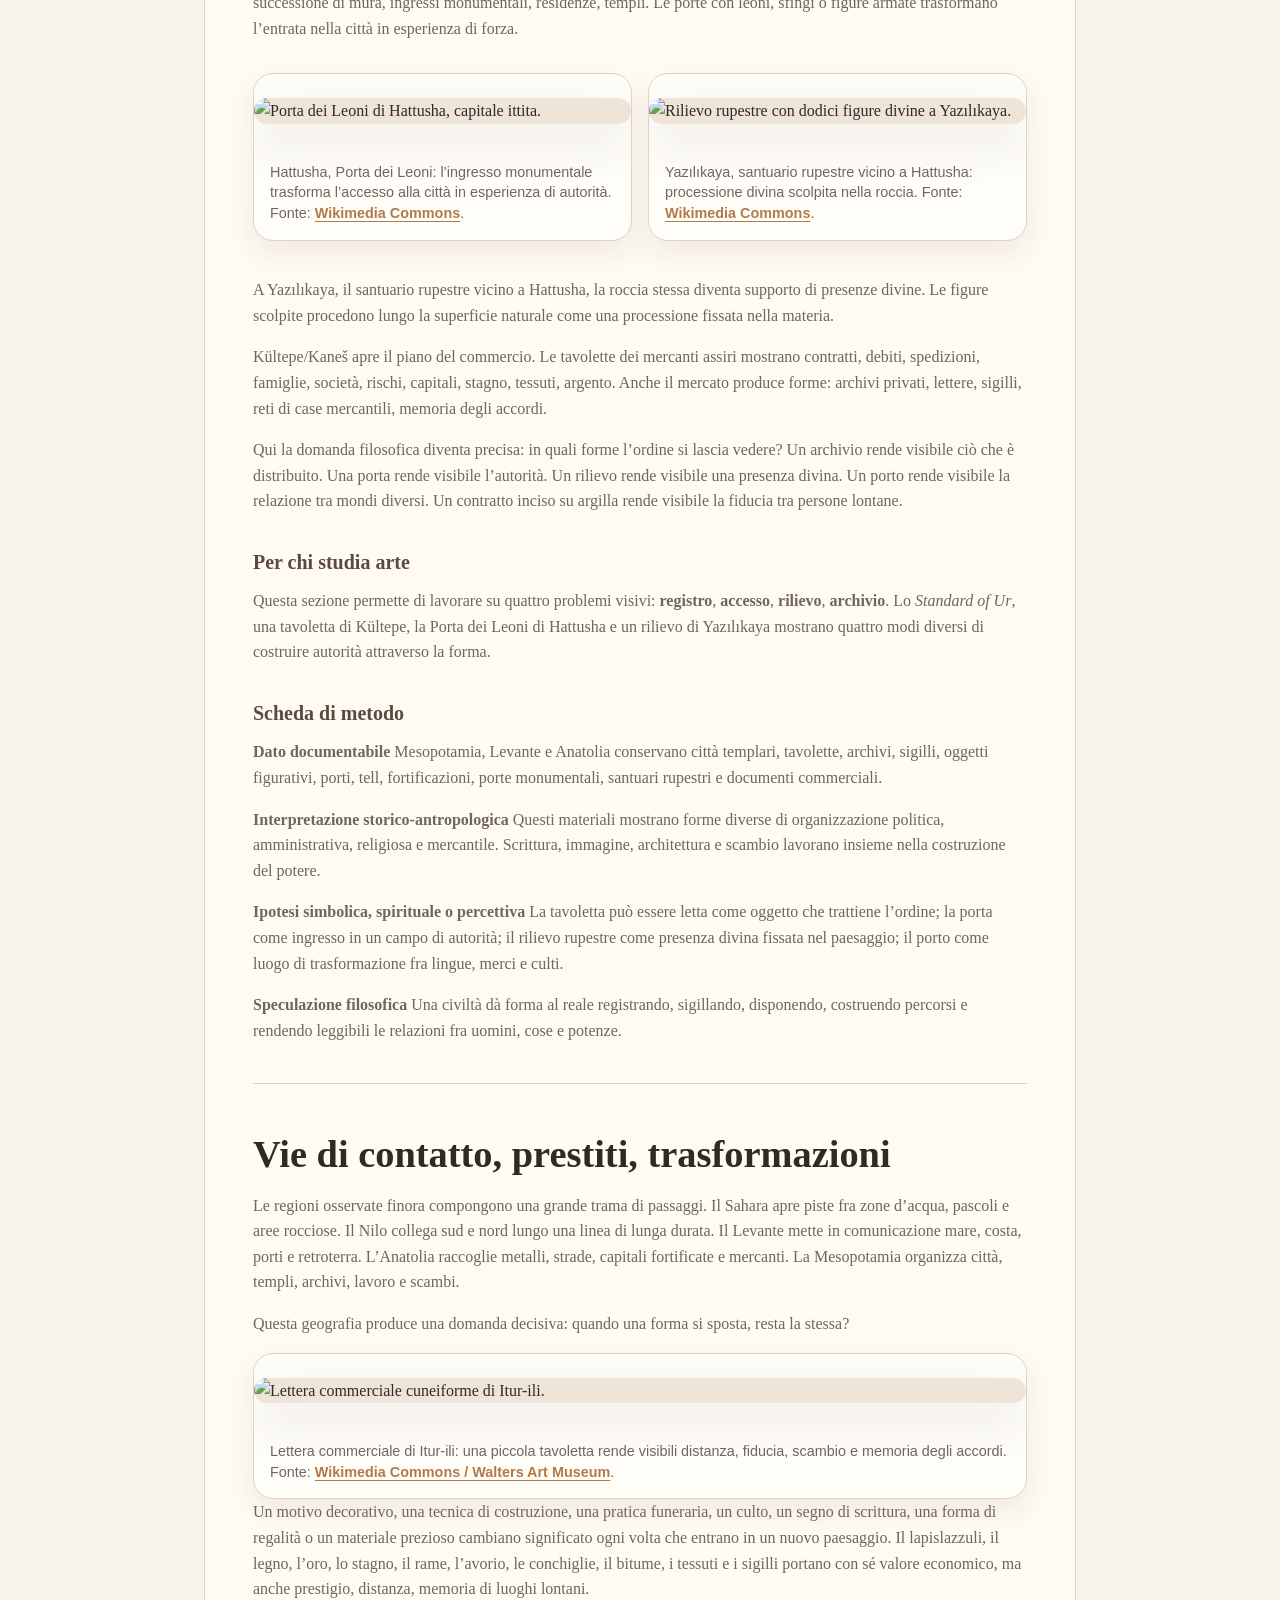
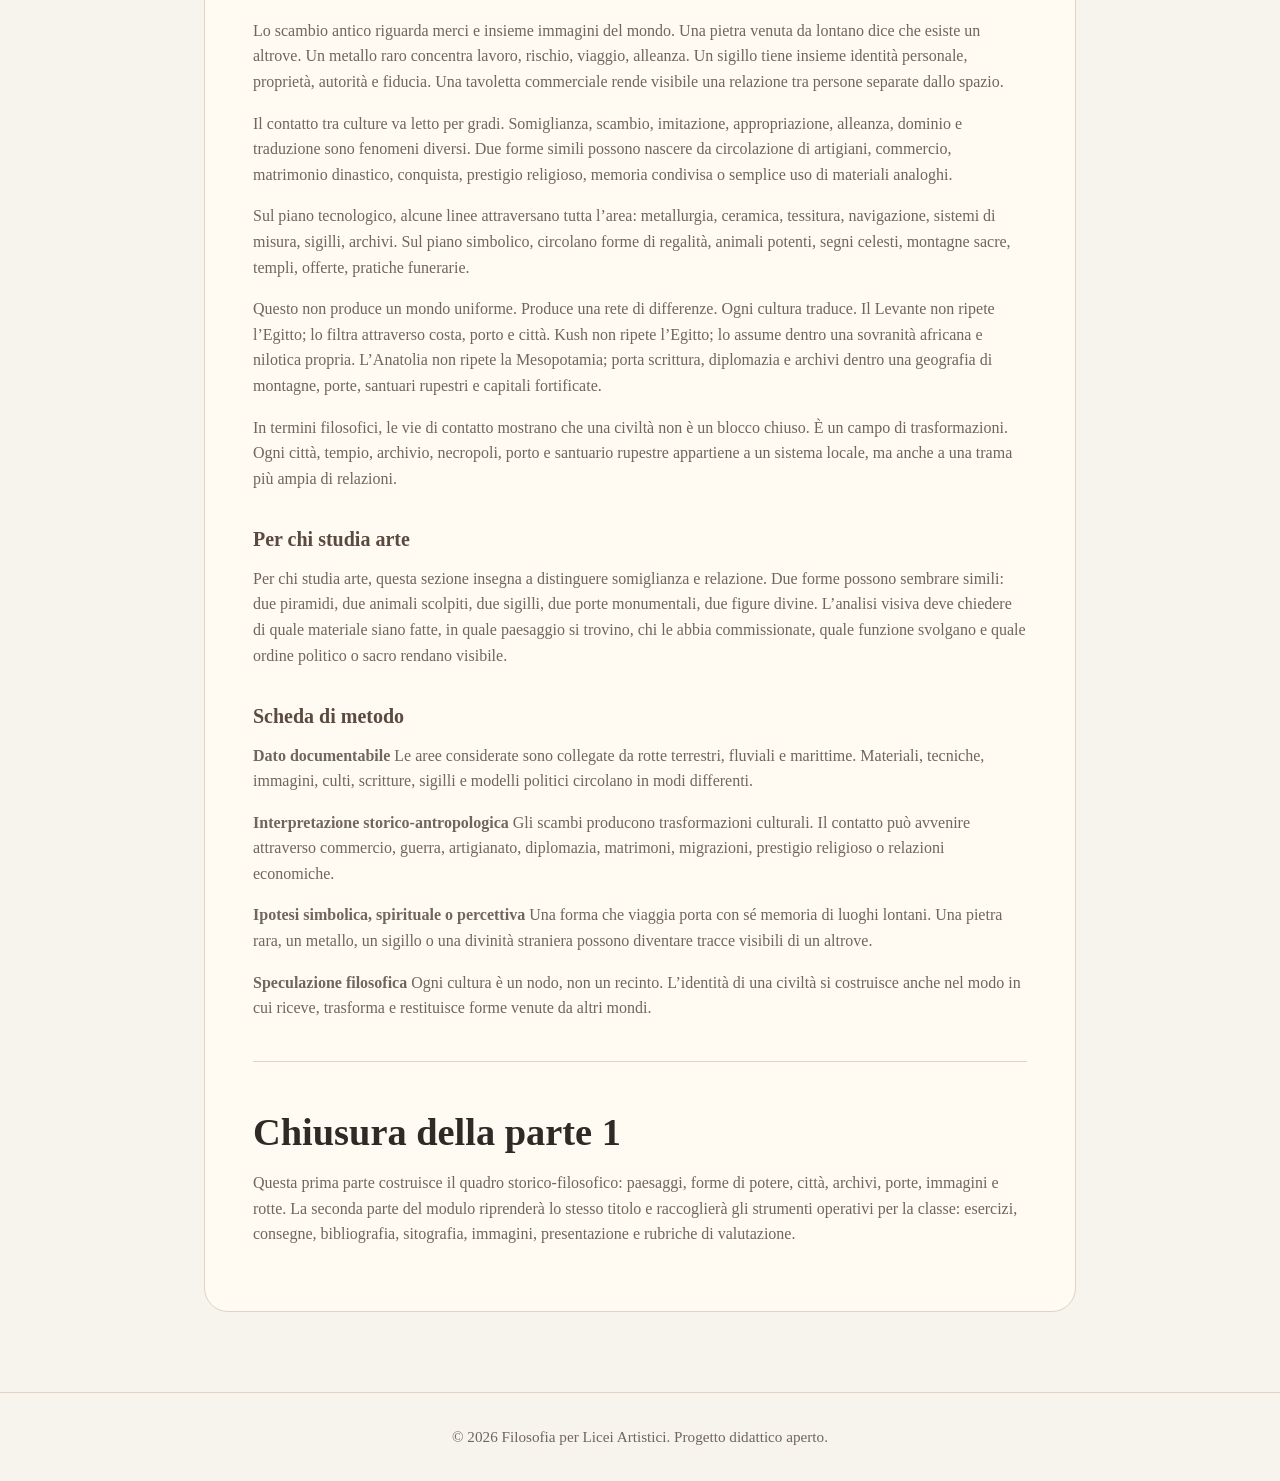
==== commit 99de20f3: "Uniforma accesso presentazioni articoli" ====
--- a/acque-pietre-citta.html
+++ b/acque-pietre-citta.html
@@ -162,6 +162,11 @@
         <h1>Acque, pietre, città — Parte 1</h1>
         <p class="article-subtitle">Sahara, Nilo, Nubia, Kush, Egitto, Mesopotamia, Levante e Anatolia</p>
       </header>
+      <p class="article-action">
+        <a class="button" href="presentazioni/acque-pietre-citta-parte-1.html">
+          Apri la presentazione della lezione
+        </a>
+      </p>
 
       <div class="article-content">
         <nav class="media-cluster" aria-labelledby="indice-acque-pietre-citta">
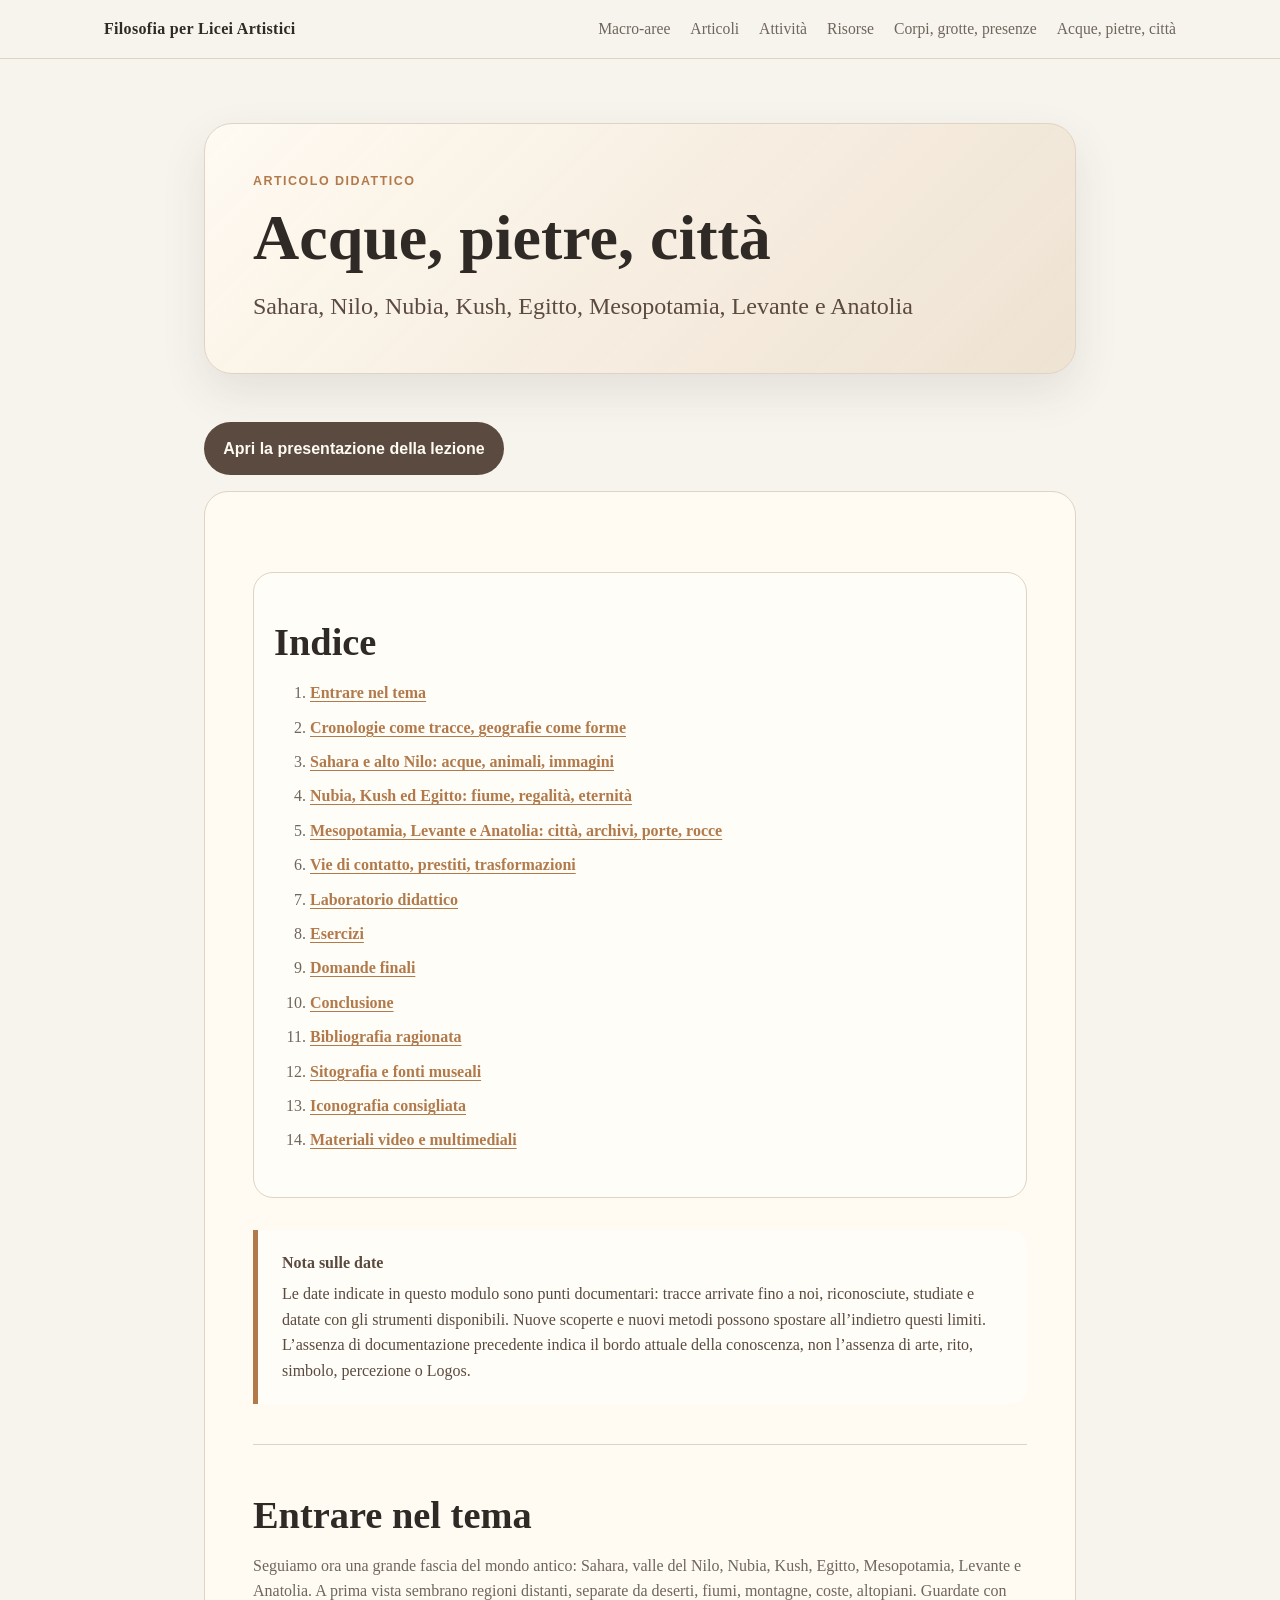
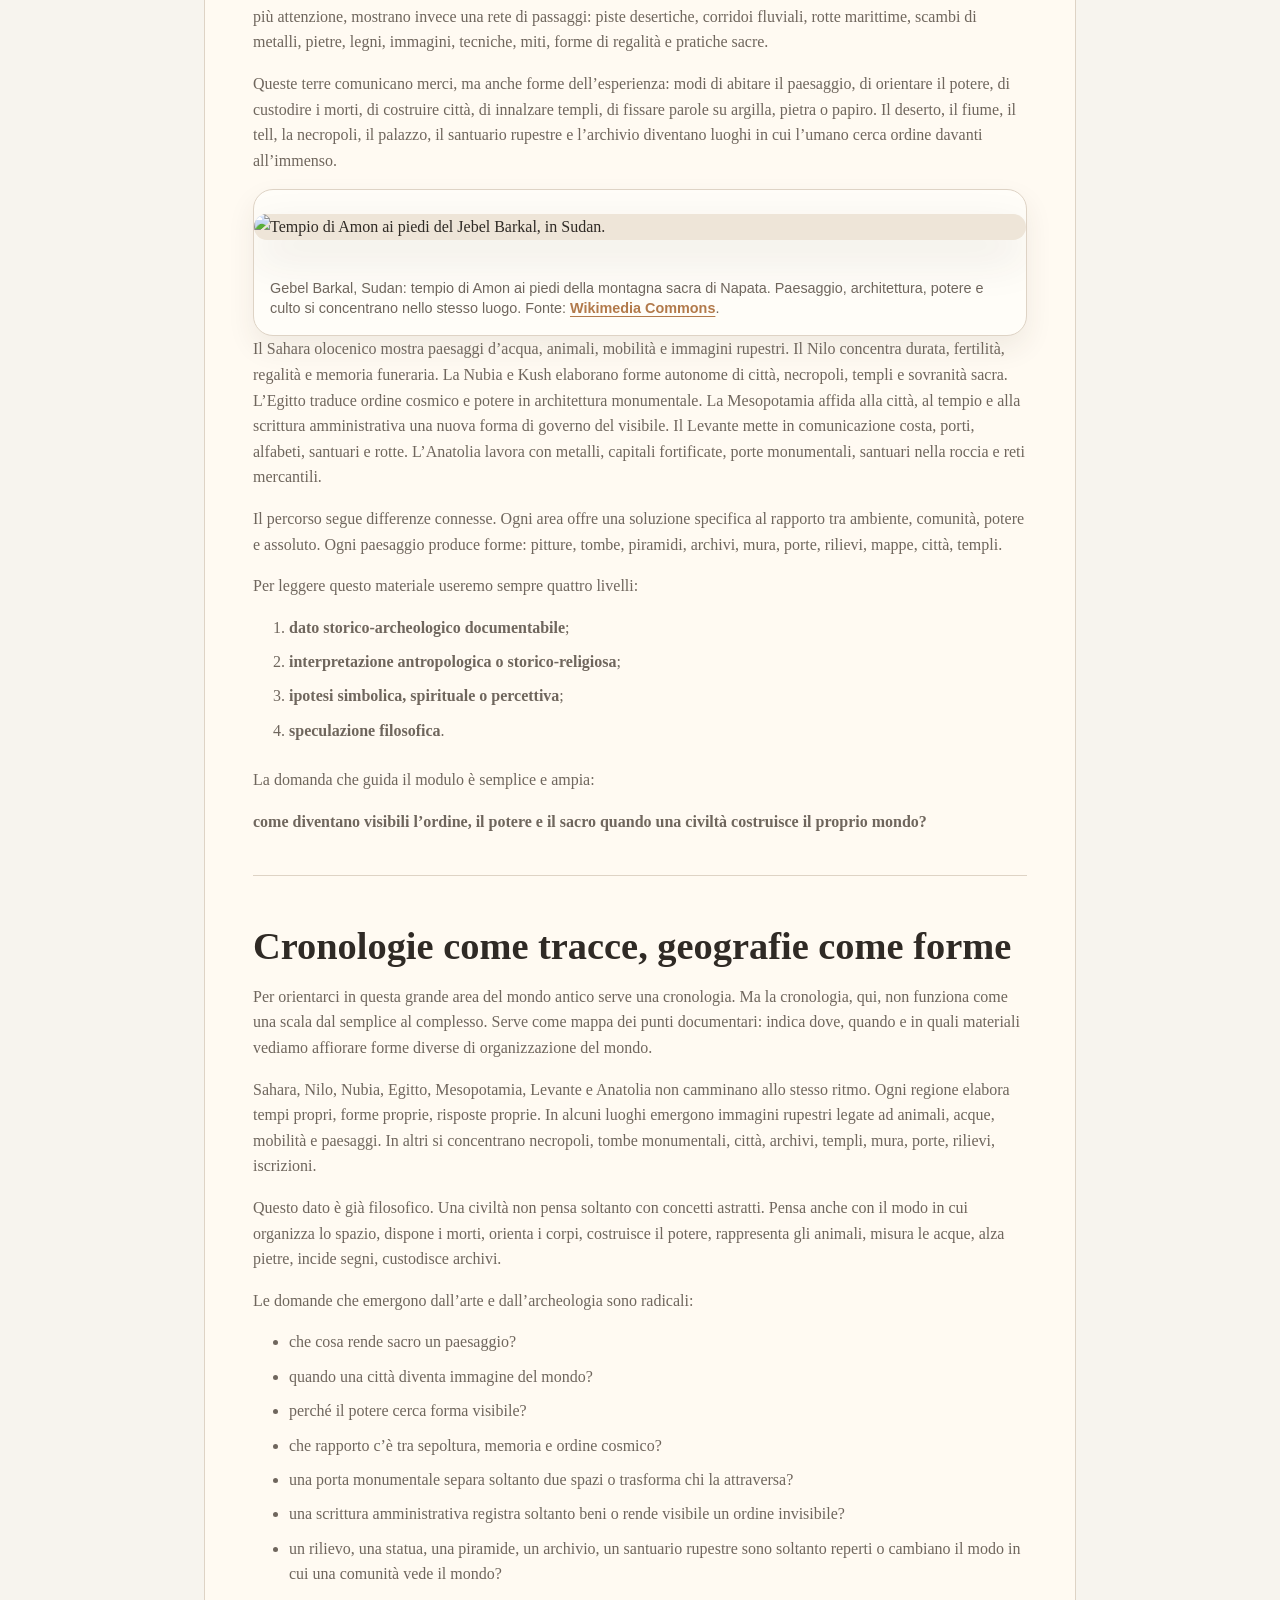
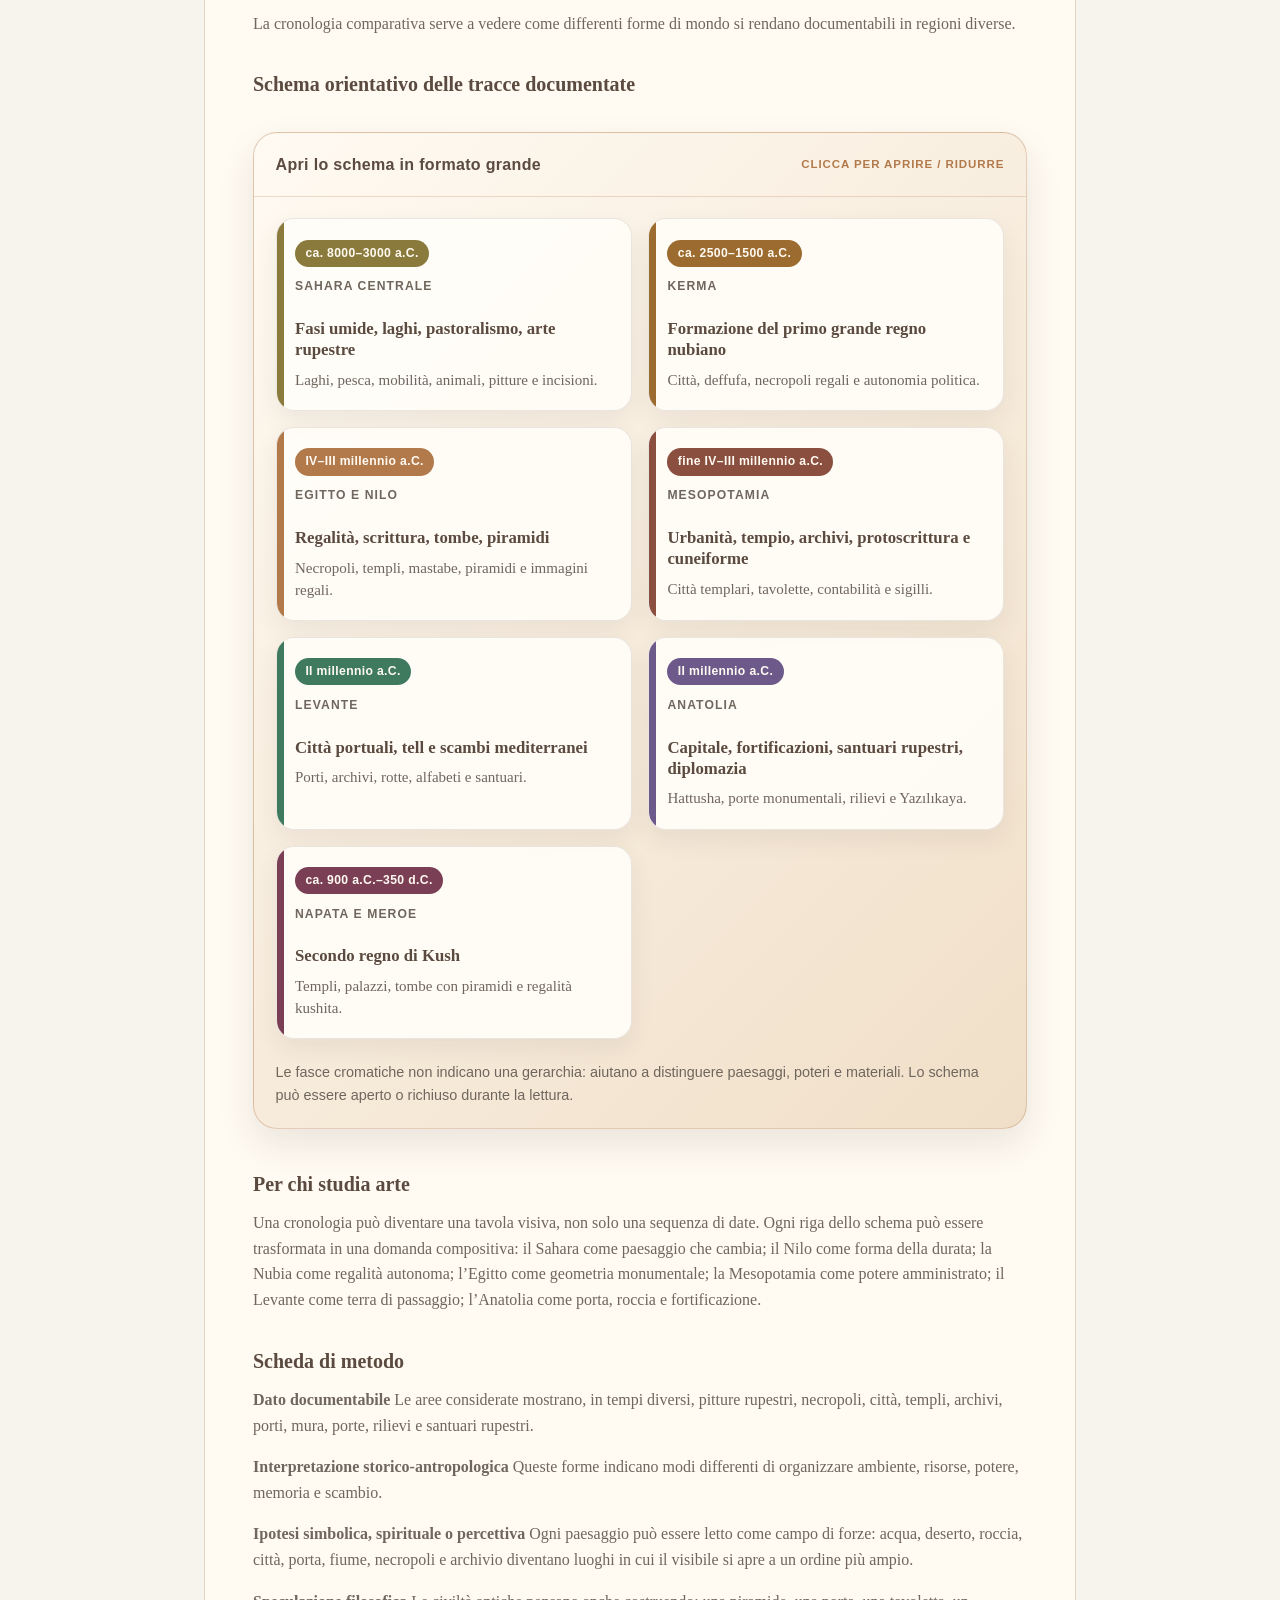
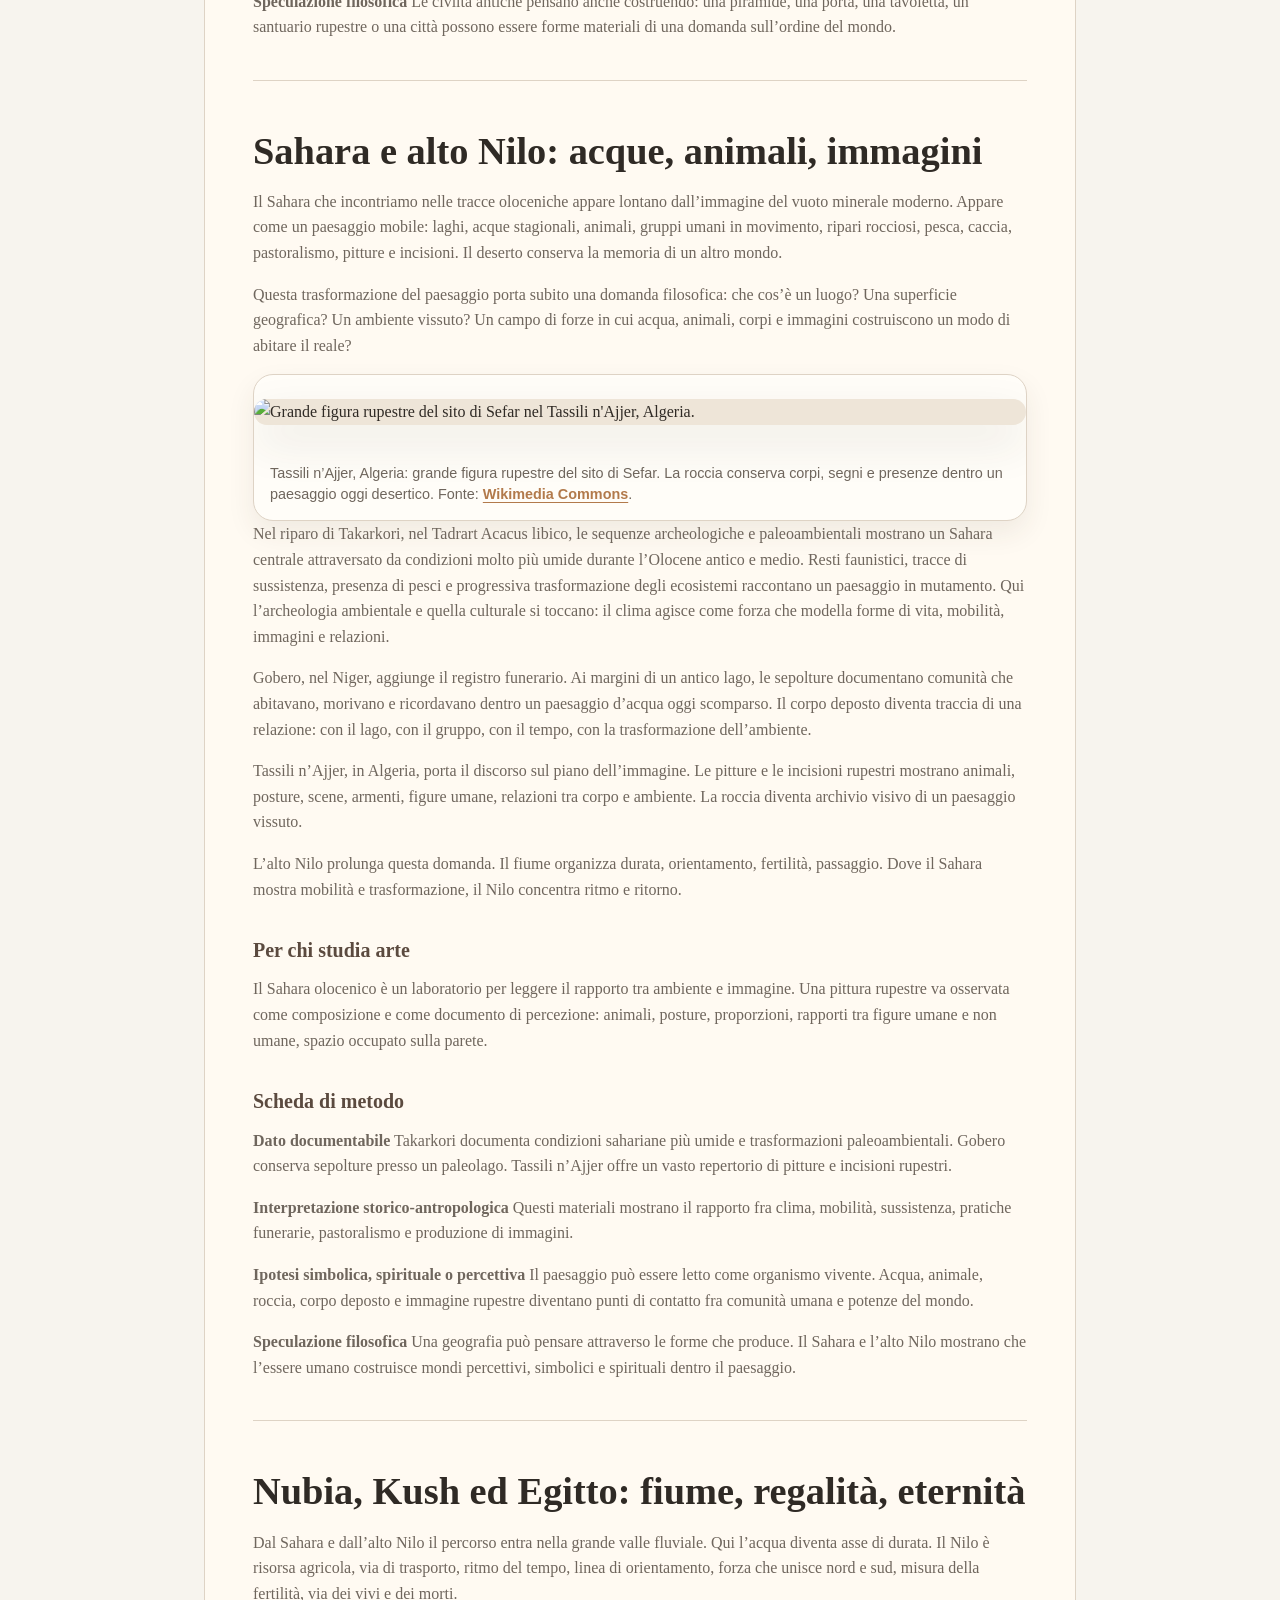
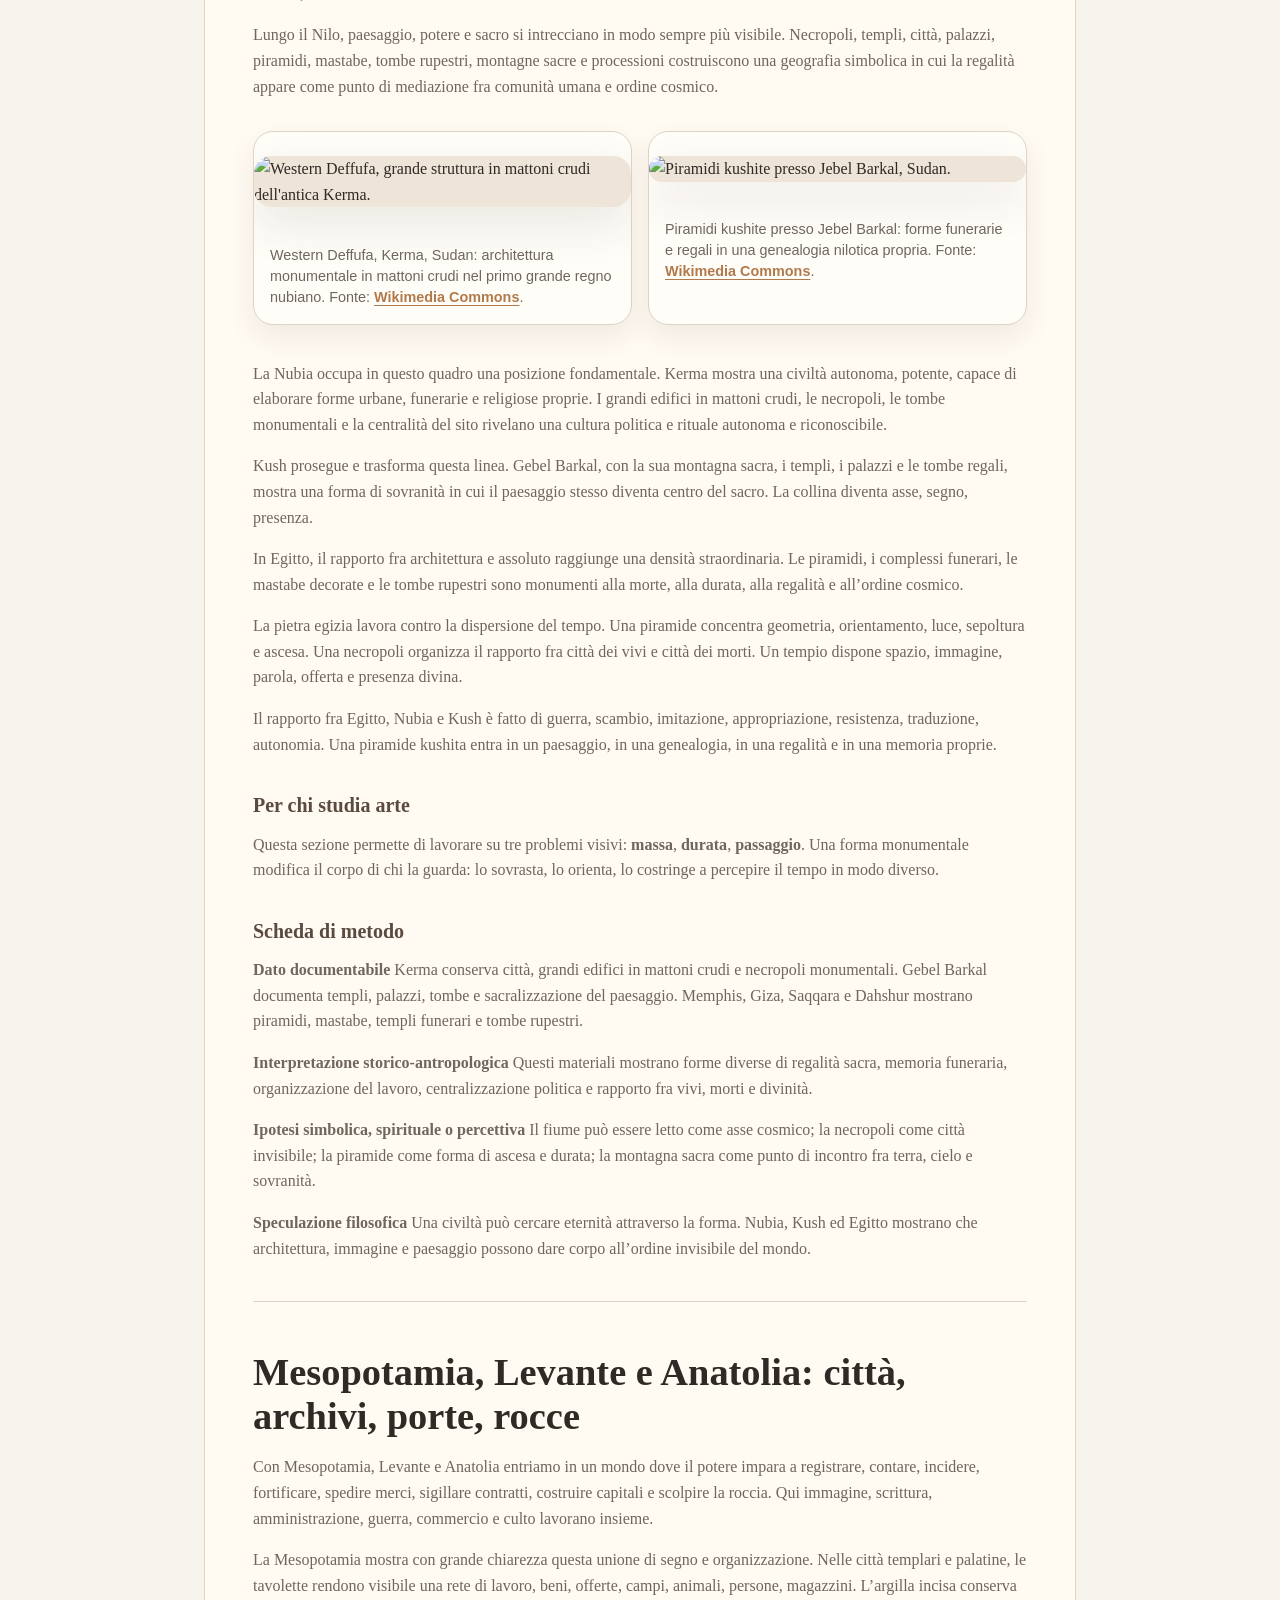
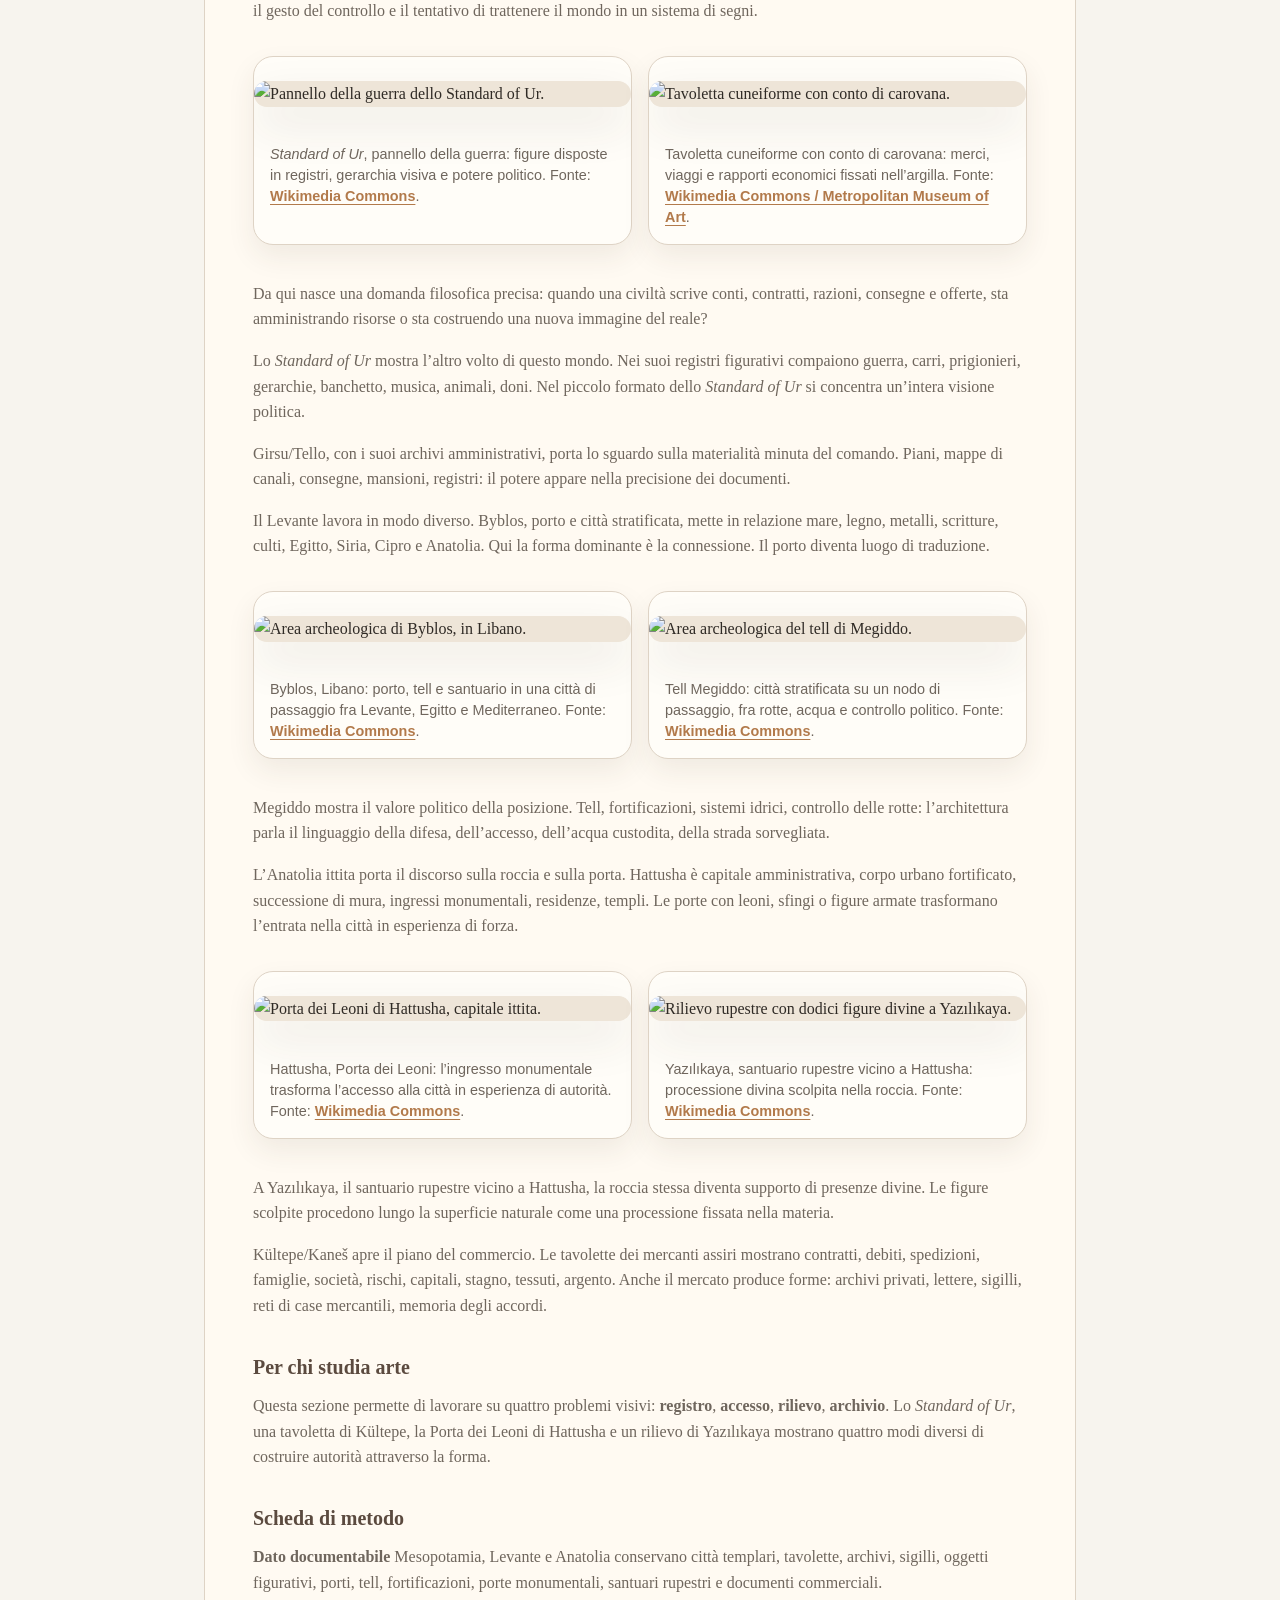
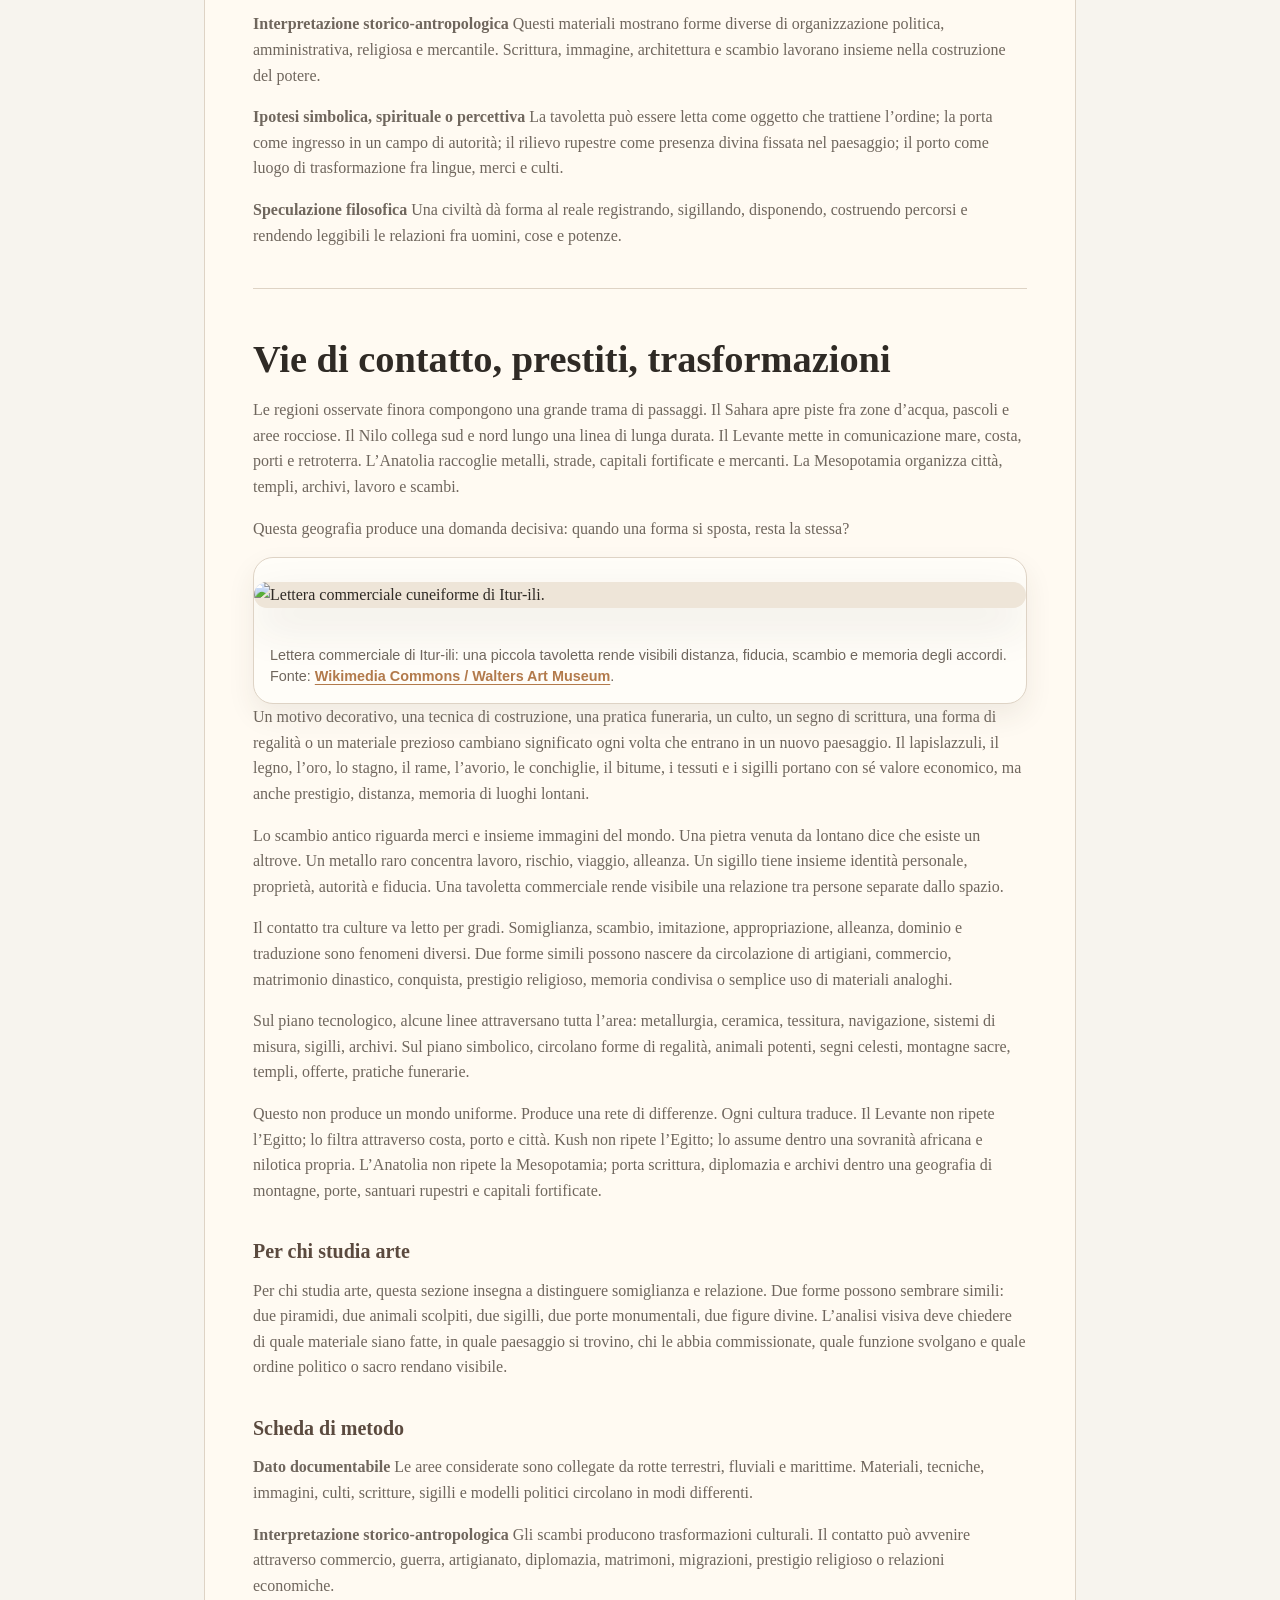
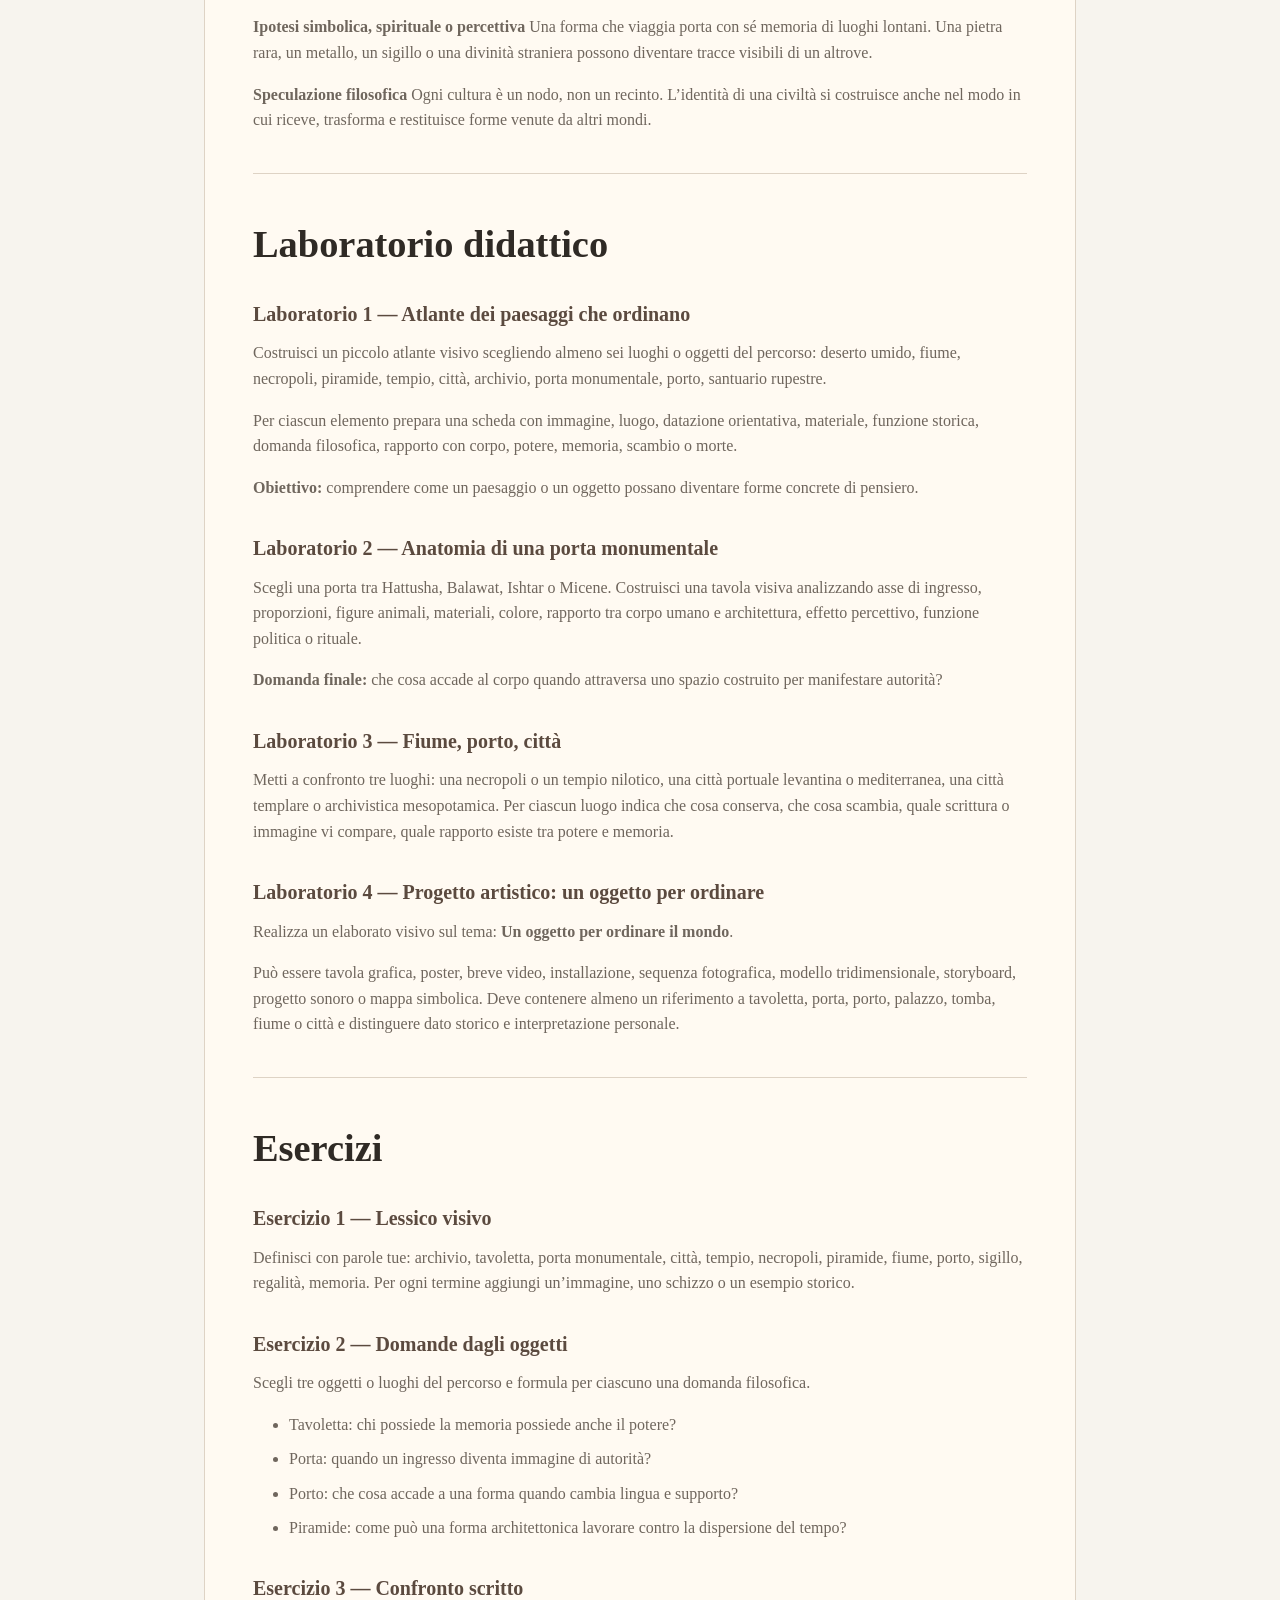
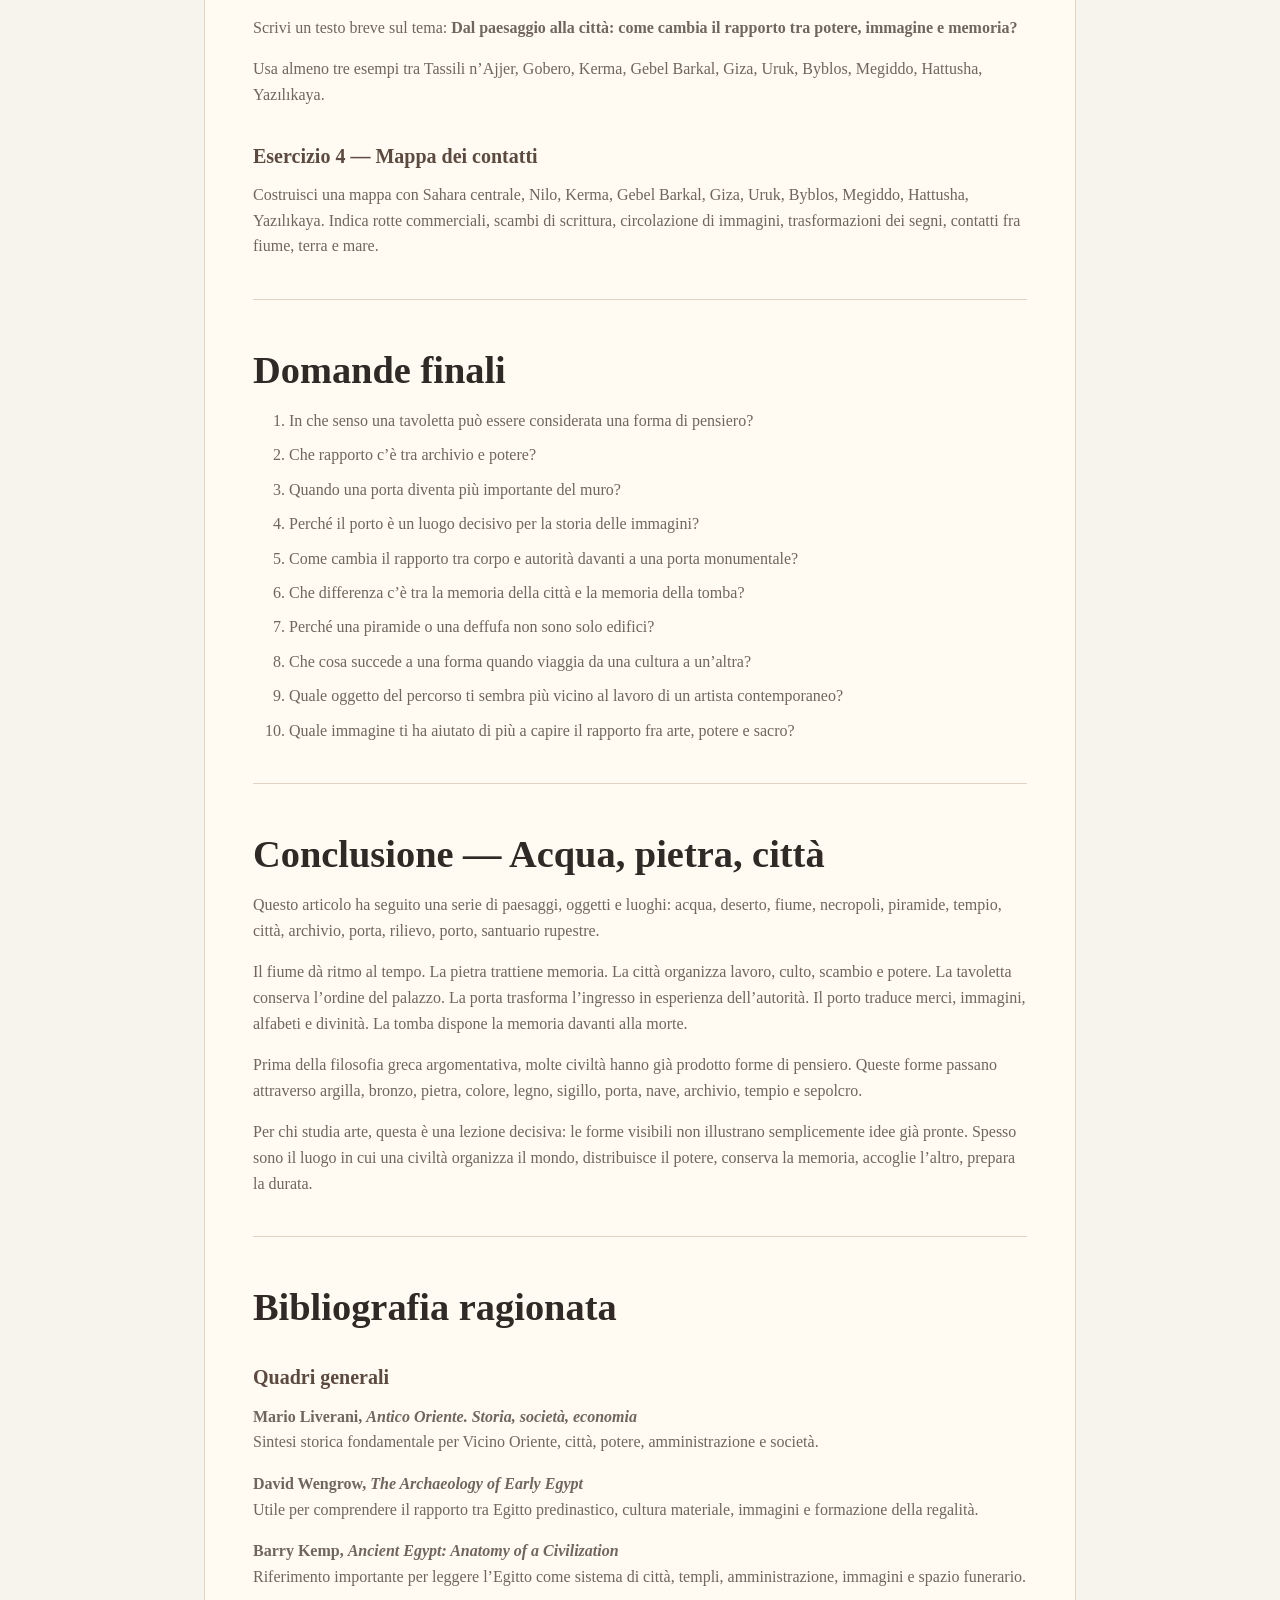
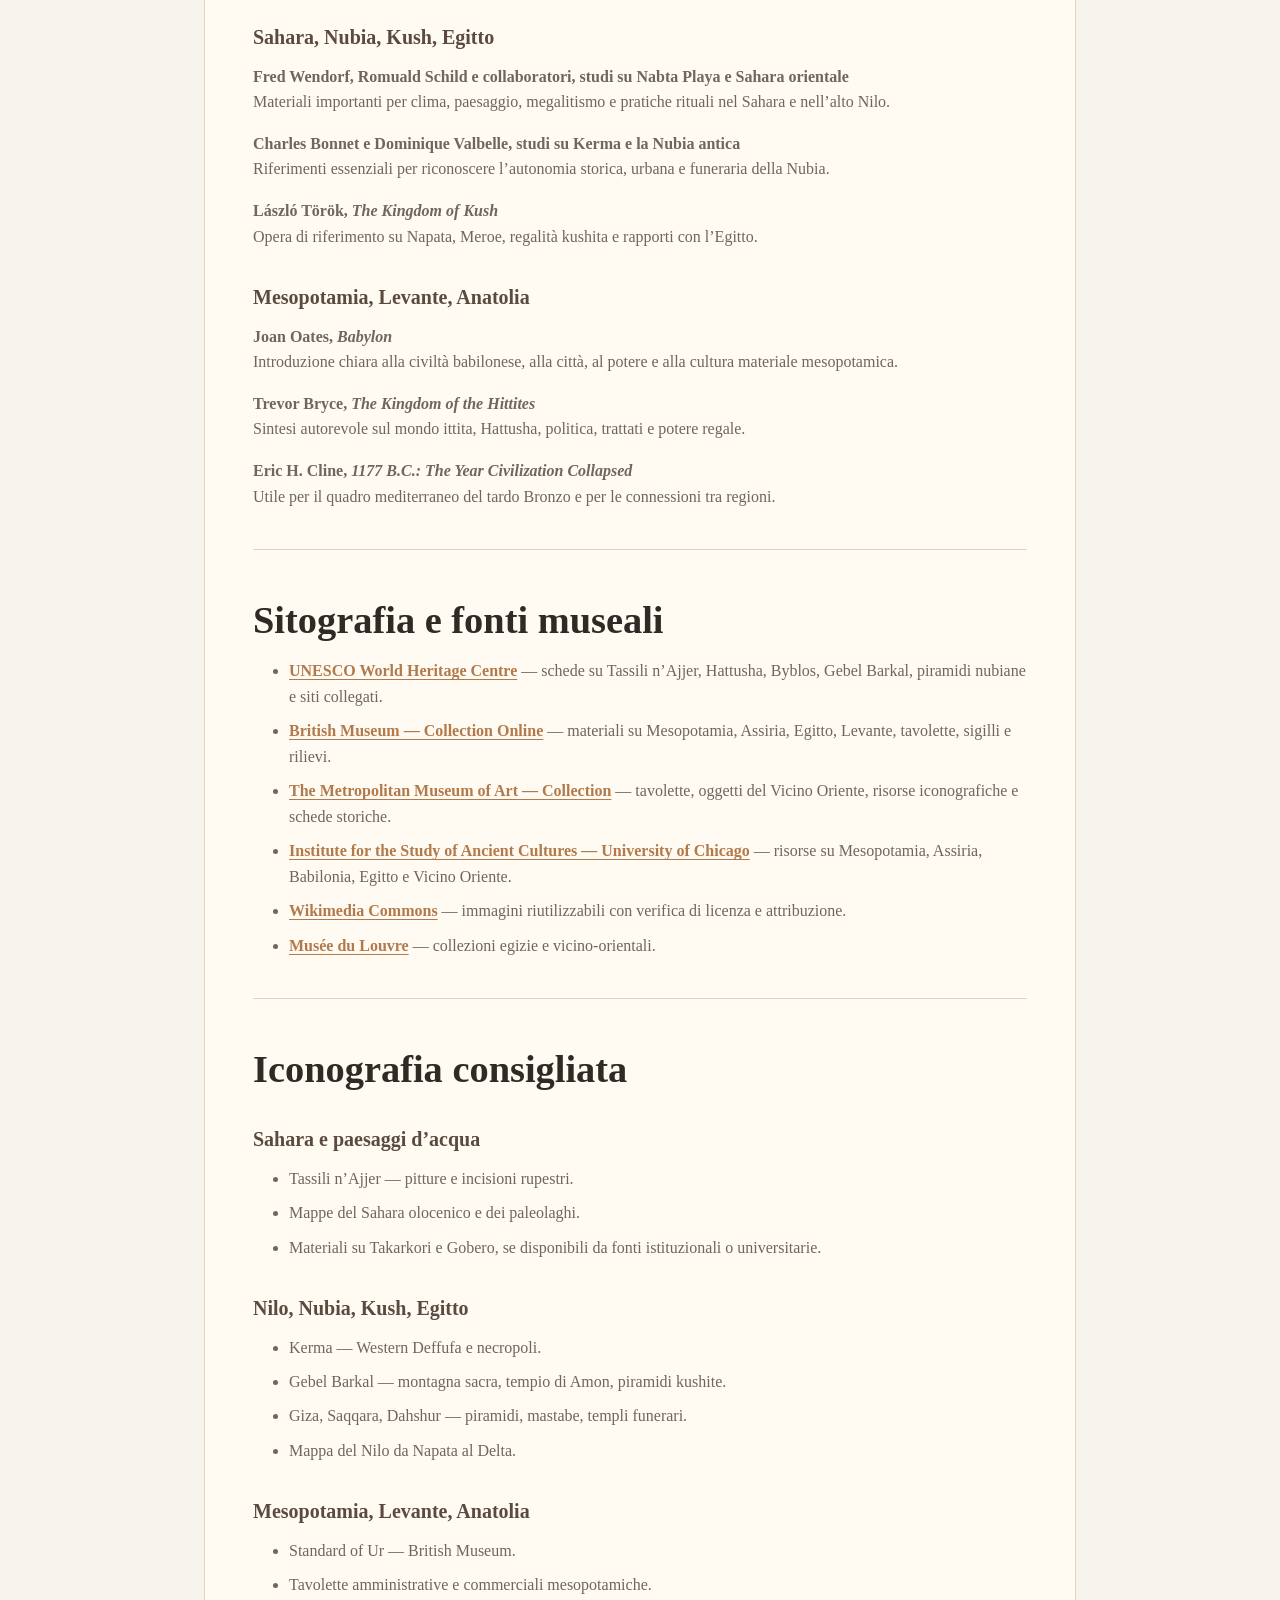
==== commit 9656ab96: "Rendi autonomo Acque pietre città e aggiungi finale didattico" ====
--- a/acque-pietre-citta.html
+++ b/acque-pietre-citta.html
@@ -3,7 +3,7 @@
 <head>
   <meta charset="UTF-8">
   <meta name="viewport" content="width=device-width, initial-scale=1.0">
-  <title>Acque, pietre, città — Parte 1 | Filosofia per Licei Artistici</title>
+  <title>Acque, pietre, città | Filosofia per Licei Artistici</title>
   <link rel="stylesheet" href="styles.css">
   <style>
     .timeline-panel {
@@ -150,7 +150,7 @@
         <li><a href="index.html#attivita">Attività</a></li>
         <li><a href="index.html#risorse">Risorse</a></li>
         <li><a href="quando-l-arte-era-una-soglia.html">Corpi, grotte, presenze</a></li>
-        <li><a href="acque-pietre-citta.html" aria-current="page">Acque, pietre, città — Parte 1</a></li>
+        <li><a href="acque-pietre-citta.html" aria-current="page">Acque, pietre, città</a></li>
       </ul>
     </nav>
   </header>
@@ -158,19 +158,18 @@
   <main class="article-layout">
     <article class="article-page">
       <header class="article-hero">
-        <p class="eyebrow">Articolo didattico · Parte 1</p>
-        <h1>Acque, pietre, città — Parte 1</h1>
+        <p class="eyebrow">Articolo didattico</p>
+        <h1>Acque, pietre, città</h1>
         <p class="article-subtitle">Sahara, Nilo, Nubia, Kush, Egitto, Mesopotamia, Levante e Anatolia</p>
       </header>
+
       <p class="article-action">
-        <a class="button" href="presentazioni/acque-pietre-citta-parte-1.html">
-          Apri la presentazione della lezione
-        </a>
+        <a class="button" href="presentazioni/acque-pietre-citta.html">Apri la presentazione della lezione</a>
       </p>
 
       <div class="article-content">
         <nav class="media-cluster" aria-labelledby="indice-acque-pietre-citta">
-          <h2 id="indice-acque-pietre-citta">Indice della parte 1</h2>
+          <h2 id="indice-acque-pietre-citta">Indice</h2>
           <ol>
             <li><a href="#entrare-nel-tema">Entrare nel tema</a></li>
             <li><a href="#cronologie-come-tracce-geografie-come-forme">Cronologie come tracce, geografie come forme</a></li>
@@ -178,7 +177,14 @@
             <li><a href="#nubia-kush-ed-egitto-fiume-regalita-eternita">Nubia, Kush ed Egitto: fiume, regalità, eternità</a></li>
             <li><a href="#mesopotamia-levante-e-anatolia-citta-archivi-porte-rocce">Mesopotamia, Levante e Anatolia: città, archivi, porte, rocce</a></li>
             <li><a href="#vie-di-contatto-prestiti-trasformazioni">Vie di contatto, prestiti, trasformazioni</a></li>
-            <li><a href="#chiusura-parte-1">Chiusura della parte 1</a></li>
+            <li><a href="#laboratorio-didattico">Laboratorio didattico</a></li>
+            <li><a href="#esercizi">Esercizi</a></li>
+            <li><a href="#domande-finali">Domande finali</a></li>
+            <li><a href="#conclusione">Conclusione</a></li>
+            <li><a href="#bibliografia-ragionata">Bibliografia ragionata</a></li>
+            <li><a href="#sitografia-fonti-museali">Sitografia e fonti museali</a></li>
+            <li><a href="#iconografia-consigliata">Iconografia consigliata</a></li>
+            <li><a href="#materiali-video-multimediali">Materiali video e multimediali</a></li>
           </ol>
         </nav>
 
@@ -220,8 +226,6 @@
           <li>un rilievo, una statua, una piramide, un archivio, un santuario rupestre sono soltanto reperti o cambiano il modo in cui una comunità vede il mondo?</li>
         </ul>
         <p>La cronologia comparativa serve a vedere come differenti forme di mondo si rendano documentabili in regioni diverse.</p>
-        <p>Nel Sahara centrale, tra fasi umide, laghi, pesca, pastoralismo e arte rupestre, il paesaggio appare mobile, attraversato da acqua, animali e immagini. Nel Nilo e nella Nubia, necropoli, città e templi mostrano la forza della memoria e della regalità sacra. In Egitto, l’architettura funeraria concentra ordine cosmico, corpo del sovrano e durata oltre la morte. In Mesopotamia, città templari, tavolette e archivi trasformano il potere in registrazione, conto, segno e amministrazione. Nel Levante, porti e tell stratificati diventano luoghi di passaggio tra mare, terra, alfabeti e santuari. In Anatolia, mura, porte, metalli, santuari rupestri e reti mercantili mostrano un’altra forma di ordine: roccia, capitale, sovranità, scambio.</p>
-        <p>Lo schema cronologico che segue va letto come strumento di orientamento. Le date sono approssimative, mobili, legate agli studi disponibili. Ogni voce indica un punto di documentazione, non un’origine assoluta.</p>
 
         <h3>Schema orientativo delle tracce documentate</h3>
         <details class="timeline-panel" open>
@@ -233,12 +237,6 @@
               <h4 class="timeline-title">Fasi umide, laghi, pastoralismo, arte rupestre</h4>
               <p class="timeline-forms">Laghi, pesca, mobilità, animali, pitture e incisioni.</p>
             </article>
-            <article class="timeline-item timeline-nilo">
-              <span class="timeline-date">IV–III millennio a.C.</span>
-              <p class="timeline-area">Alto Nilo e Nubia precoce</p>
-              <h4 class="timeline-title">Culture nilotiche regionali, pre-Kerma, villaggi e necropoli</h4>
-              <p class="timeline-forms">Sepolture, insediamenti e primi centri complessi.</p>
-            </article>
             <article class="timeline-item timeline-nubia">
               <span class="timeline-date">ca. 2500–1500 a.C.</span>
               <p class="timeline-area">Kerma</p>
@@ -246,16 +244,10 @@
               <p class="timeline-forms">Città, deffufa, necropoli regali e autonomia politica.</p>
             </article>
             <article class="timeline-item timeline-egitto">
-              <span class="timeline-date">IV–inizio III millennio a.C.</span>
-              <p class="timeline-area">Egitto predinastico e arcaico</p>
-              <h4 class="timeline-title">Centralizzazione, regalità, scrittura, élites funerarie</h4>
-              <p class="timeline-forms">Tombe, segni di potere, immagini regali e prime dinastie.</p>
-            </article>
-            <article class="timeline-item timeline-egitto">
-              <span class="timeline-date">ca. XXVII–XXII sec. a.C.</span>
-              <p class="timeline-area">Antico Regno egizio</p>
-              <h4 class="timeline-title">Età delle piramidi e grandi complessi funerari</h4>
-              <p class="timeline-forms">Piramidi, templi, mastabe e necropoli.</p>
+              <span class="timeline-date">IV–III millennio a.C.</span>
+              <p class="timeline-area">Egitto e Nilo</p>
+              <h4 class="timeline-title">Regalità, scrittura, tombe, piramidi</h4>
+              <p class="timeline-forms">Necropoli, templi, mastabe, piramidi e immagini regali.</p>
             </article>
             <article class="timeline-item timeline-mesopotamia">
               <span class="timeline-date">fine IV–III millennio a.C.</span>
@@ -263,21 +255,15 @@
               <h4 class="timeline-title">Urbanità, tempio, archivi, protoscrittura e cuneiforme</h4>
               <p class="timeline-forms">Città templari, tavolette, contabilità e sigilli.</p>
             </article>
-            <article class="timeline-item timeline-anatolia">
-              <span class="timeline-date">ca. XX–XVIII sec. a.C.</span>
-              <p class="timeline-area">Anatolia e reti assire</p>
-              <h4 class="timeline-title">Karum anatolici e reti mercantili</h4>
-              <p class="timeline-forms">Tavolette commerciali, scambi e archivi privati.</p>
-            </article>
             <article class="timeline-item timeline-levante">
               <span class="timeline-date">II millennio a.C.</span>
-              <p class="timeline-area">Levante del Bronzo</p>
+              <p class="timeline-area">Levante</p>
               <h4 class="timeline-title">Città portuali, tell e scambi mediterranei</h4>
               <p class="timeline-forms">Porti, archivi, rotte, alfabeti e santuari.</p>
             </article>
             <article class="timeline-item timeline-anatolia">
               <span class="timeline-date">II millennio a.C.</span>
-              <p class="timeline-area">Anatolia ittita</p>
+              <p class="timeline-area">Anatolia</p>
               <h4 class="timeline-title">Capitale, fortificazioni, santuari rupestri, diplomazia</h4>
               <p class="timeline-forms">Hattusha, porte monumentali, rilievi e Yazılıkaya.</p>
             </article>
@@ -292,7 +278,7 @@
         </details>
 
         <h3>Per chi studia arte</h3>
-        <p>Una cronologia può diventare una tavola visiva, non solo una sequenza di date. Ogni riga della tabella può essere trasformata in una domanda compositiva: il Sahara come paesaggio che cambia; il Nilo come forma della durata; la Nubia come regalità autonoma; l’Egitto come geometria monumentale; la Mesopotamia come potere amministrato; il Levante come terra di passaggio; l’Anatolia come porta, roccia e fortificazione.</p>
+        <p>Una cronologia può diventare una tavola visiva, non solo una sequenza di date. Ogni riga dello schema può essere trasformata in una domanda compositiva: il Sahara come paesaggio che cambia; il Nilo come forma della durata; la Nubia come regalità autonoma; l’Egitto come geometria monumentale; la Mesopotamia come potere amministrato; il Levante come terra di passaggio; l’Anatolia come porta, roccia e fortificazione.</p>
 
         <h3>Scheda di metodo</h3>
         <p><strong>Dato documentabile</strong> Le aree considerate mostrano, in tempi diversi, pitture rupestri, necropoli, città, templi, archivi, porti, mura, porte, rilievi e santuari rupestri.</p>
@@ -309,12 +295,9 @@
           <figcaption>Tassili n’Ajjer, Algeria: grande figura rupestre del sito di Sefar. La roccia conserva corpi, segni e presenze dentro un paesaggio oggi desertico. Fonte: <a href="https://commons.wikimedia.org/wiki/File:Great_god_of_Sefar.jpg" target="_blank" rel="noopener noreferrer">Wikimedia Commons</a>.</figcaption>
         </figure>
         <p>Nel riparo di Takarkori, nel Tadrart Acacus libico, le sequenze archeologiche e paleoambientali mostrano un Sahara centrale attraversato da condizioni molto più umide durante l’Olocene antico e medio. Resti faunistici, tracce di sussistenza, presenza di pesci e progressiva trasformazione degli ecosistemi raccontano un paesaggio in mutamento. Qui l’archeologia ambientale e quella culturale si toccano: il clima agisce come forza che modella forme di vita, mobilità, immagini e relazioni.</p>
-        <p>Gobero, nel Niger, aggiunge il registro funerario. Ai margini di un antico lago, le sepolture documentano comunità che abitavano, morivano e ricordavano dentro un paesaggio d’acqua oggi scomparso. Il corpo deposto diventa traccia di una relazione: con il lago, con il gruppo, con il tempo, con la trasformazione dell’ambiente. La sepoltura, qui, parla della morte e del modo in cui una comunità colloca i propri corpi all’interno di un ordine condiviso.</p>
-        <p>Tassili n’Ajjer, in Algeria, porta il discorso sul piano dell’immagine. Le pitture e le incisioni rupestri mostrano animali, posture, scene, armenti, figure umane, relazioni tra corpo e ambiente. La roccia diventa archivio visivo di un paesaggio vissuto. L’animale appare come presenza centrale: nutrimento, potenza, compagno di mondo, segno di trasformazioni ecologiche e simboliche.</p>
-        <p>L’arte rupestre sahariana apre una questione decisiva: l’immagine conserva soltanto ciò che l’occhio vede o rende visibile il modo in cui un mondo viene percepito? Un bovino dipinto, una figura umana, una scena di caccia, una postura rituale, una processione o un segno astratto appartengono a un sistema più ampio di esperienza e rappresentazione.</p>
-        <p>Il Sahara olocenico diventa così un grande campo di trasformazione: acqua e aridità, mobilità e insediamento, caccia e pastoralismo, corpo e paesaggio, immagine e memoria. Le tracce ci mostrano una geografia che pensa attraverso forme.</p>
-        <p>L’alto Nilo prolunga questa domanda. Il fiume organizza durata, orientamento, fertilità, passaggio. Dove il Sahara mostra mobilità e trasformazione, il Nilo concentra ritmo e ritorno. La piena, la riva, la valle, il limo, il viaggio fluviale e la sepoltura costruiscono un diverso rapporto con il tempo.</p>
-        <p>In questa fascia tra Sahara e Nilo, l’arte appare intrecciata alla vita. È uno dei modi in cui la vita prende forma davanti al mutamento: immagine animale, corpo deposto, traccia di acqua, roccia dipinta, memoria del gruppo, orientamento nel paesaggio.</p>
+        <p>Gobero, nel Niger, aggiunge il registro funerario. Ai margini di un antico lago, le sepolture documentano comunità che abitavano, morivano e ricordavano dentro un paesaggio d’acqua oggi scomparso. Il corpo deposto diventa traccia di una relazione: con il lago, con il gruppo, con il tempo, con la trasformazione dell’ambiente.</p>
+        <p>Tassili n’Ajjer, in Algeria, porta il discorso sul piano dell’immagine. Le pitture e le incisioni rupestri mostrano animali, posture, scene, armenti, figure umane, relazioni tra corpo e ambiente. La roccia diventa archivio visivo di un paesaggio vissuto.</p>
+        <p>L’alto Nilo prolunga questa domanda. Il fiume organizza durata, orientamento, fertilità, passaggio. Dove il Sahara mostra mobilità e trasformazione, il Nilo concentra ritmo e ritorno.</p>
 
         <h3>Per chi studia arte</h3>
         <p>Il Sahara olocenico è un laboratorio per leggere il rapporto tra ambiente e immagine. Una pittura rupestre va osservata come composizione e come documento di percezione: animali, posture, proporzioni, rapporti tra figure umane e non umane, spazio occupato sulla parete.</p>
@@ -344,7 +327,6 @@
         <p>In Egitto, il rapporto fra architettura e assoluto raggiunge una densità straordinaria. Le piramidi, i complessi funerari, le mastabe decorate e le tombe rupestri sono monumenti alla morte, alla durata, alla regalità e all’ordine cosmico.</p>
         <p>La pietra egizia lavora contro la dispersione del tempo. Una piramide concentra geometria, orientamento, luce, sepoltura e ascesa. Una necropoli organizza il rapporto fra città dei vivi e città dei morti. Un tempio dispone spazio, immagine, parola, offerta e presenza divina.</p>
         <p>Il rapporto fra Egitto, Nubia e Kush è fatto di guerra, scambio, imitazione, appropriazione, resistenza, traduzione, autonomia. Una piramide kushita entra in un paesaggio, in una genealogia, in una regalità e in una memoria proprie.</p>
-        <p>Qui emerge una domanda filosofica centrale: che cosa accade quando il potere cerca eternità? La risposta sta nelle forme: una piramide pensa attraverso la geometria; una tomba attraverso il corpo deposto; una montagna sacra attraverso il paesaggio; una necropoli attraverso l’ordine dei morti.</p>
 
         <h3>Per chi studia arte</h3>
         <p>Questa sezione permette di lavorare su tre problemi visivi: <strong>massa</strong>, <strong>durata</strong>, <strong>passaggio</strong>. Una forma monumentale modifica il corpo di chi la guarda: lo sovrasta, lo orienta, lo costringe a percepire il tempo in modo diverso.</p>
@@ -397,7 +379,6 @@
         </div>
         <p>A Yazılıkaya, il santuario rupestre vicino a Hattusha, la roccia stessa diventa supporto di presenze divine. Le figure scolpite procedono lungo la superficie naturale come una processione fissata nella materia.</p>
         <p>Kültepe/Kaneš apre il piano del commercio. Le tavolette dei mercanti assiri mostrano contratti, debiti, spedizioni, famiglie, società, rischi, capitali, stagno, tessuti, argento. Anche il mercato produce forme: archivi privati, lettere, sigilli, reti di case mercantili, memoria degli accordi.</p>
-        <p>Qui la domanda filosofica diventa precisa: in quali forme l’ordine si lascia vedere? Un archivio rende visibile ciò che è distribuito. Una porta rende visibile l’autorità. Un rilievo rende visibile una presenza divina. Un porto rende visibile la relazione tra mondi diversi. Un contratto inciso su argilla rende visibile la fiducia tra persone lontane.</p>
 
         <h3>Per chi studia arte</h3>
         <p>Questa sezione permette di lavorare su quattro problemi visivi: <strong>registro</strong>, <strong>accesso</strong>, <strong>rilievo</strong>, <strong>archivio</strong>. Lo <em>Standard of Ur</em>, una tavoletta di Kültepe, la Porta dei Leoni di Hattusha e un rilievo di Yazılıkaya mostrano quattro modi diversi di costruire autorità attraverso la forma.</p>
@@ -421,7 +402,6 @@
         <p>Il contatto tra culture va letto per gradi. Somiglianza, scambio, imitazione, appropriazione, alleanza, dominio e traduzione sono fenomeni diversi. Due forme simili possono nascere da circolazione di artigiani, commercio, matrimonio dinastico, conquista, prestigio religioso, memoria condivisa o semplice uso di materiali analoghi.</p>
         <p>Sul piano tecnologico, alcune linee attraversano tutta l’area: metallurgia, ceramica, tessitura, navigazione, sistemi di misura, sigilli, archivi. Sul piano simbolico, circolano forme di regalità, animali potenti, segni celesti, montagne sacre, templi, offerte, pratiche funerarie.</p>
         <p>Questo non produce un mondo uniforme. Produce una rete di differenze. Ogni cultura traduce. Il Levante non ripete l’Egitto; lo filtra attraverso costa, porto e città. Kush non ripete l’Egitto; lo assume dentro una sovranità africana e nilotica propria. L’Anatolia non ripete la Mesopotamia; porta scrittura, diplomazia e archivi dentro una geografia di montagne, porte, santuari rupestri e capitali fortificate.</p>
-        <p>In termini filosofici, le vie di contatto mostrano che una civiltà non è un blocco chiuso. È un campo di trasformazioni. Ogni città, tempio, archivio, necropoli, porto e santuario rupestre appartiene a un sistema locale, ma anche a una trama più ampia di relazioni.</p>
 
         <h3>Per chi studia arte</h3>
         <p>Per chi studia arte, questa sezione insegna a distinguere somiglianza e relazione. Due forme possono sembrare simili: due piramidi, due animali scolpiti, due sigilli, due porte monumentali, due figure divine. L’analisi visiva deve chiedere di quale materiale siano fatte, in quale paesaggio si trovino, chi le abbia commissionate, quale funzione svolgano e quale ordine politico o sacro rendano visibile.</p>
@@ -433,8 +413,130 @@
         <p><strong>Speculazione filosofica</strong> Ogni cultura è un nodo, non un recinto. L’identità di una civiltà si costruisce anche nel modo in cui riceve, trasforma e restituisce forme venute da altri mondi.</p>
 
         <hr>
-        <h2 id="chiusura-parte-1">Chiusura della parte 1</h2>
-        <p>Questa prima parte costruisce il quadro storico-filosofico: paesaggi, forme di potere, città, archivi, porte, immagini e rotte. La seconda parte del modulo riprenderà lo stesso titolo e raccoglierà gli strumenti operativi per la classe: esercizi, consegne, bibliografia, sitografia, immagini, presentazione e rubriche di valutazione.</p>
+        <h2 id="laboratorio-didattico">Laboratorio didattico</h2>
+        <h3>Laboratorio 1 — Atlante dei paesaggi che ordinano</h3>
+        <p>Costruisci un piccolo atlante visivo scegliendo almeno sei luoghi o oggetti del percorso: deserto umido, fiume, necropoli, piramide, tempio, città, archivio, porta monumentale, porto, santuario rupestre.</p>
+        <p>Per ciascun elemento prepara una scheda con immagine, luogo, datazione orientativa, materiale, funzione storica, domanda filosofica, rapporto con corpo, potere, memoria, scambio o morte.</p>
+        <p><strong>Obiettivo:</strong> comprendere come un paesaggio o un oggetto possano diventare forme concrete di pensiero.</p>
+
+        <h3>Laboratorio 2 — Anatomia di una porta monumentale</h3>
+        <p>Scegli una porta tra Hattusha, Balawat, Ishtar o Micene. Costruisci una tavola visiva analizzando asse di ingresso, proporzioni, figure animali, materiali, colore, rapporto tra corpo umano e architettura, effetto percettivo, funzione politica o rituale.</p>
+        <p><strong>Domanda finale:</strong> che cosa accade al corpo quando attraversa uno spazio costruito per manifestare autorità?</p>
+
+        <h3>Laboratorio 3 — Fiume, porto, città</h3>
+        <p>Metti a confronto tre luoghi: una necropoli o un tempio nilotico, una città portuale levantina o mediterranea, una città templare o archivistica mesopotamica. Per ciascun luogo indica che cosa conserva, che cosa scambia, quale scrittura o immagine vi compare, quale rapporto esiste tra potere e memoria.</p>
+
+        <h3>Laboratorio 4 — Progetto artistico: un oggetto per ordinare</h3>
+        <p>Realizza un elaborato visivo sul tema: <strong>Un oggetto per ordinare il mondo</strong>.</p>
+        <p>Può essere tavola grafica, poster, breve video, installazione, sequenza fotografica, modello tridimensionale, storyboard, progetto sonoro o mappa simbolica. Deve contenere almeno un riferimento a tavoletta, porta, porto, palazzo, tomba, fiume o città e distinguere dato storico e interpretazione personale.</p>
+
+        <hr>
+        <h2 id="esercizi">Esercizi</h2>
+        <h3>Esercizio 1 — Lessico visivo</h3>
+        <p>Definisci con parole tue: archivio, tavoletta, porta monumentale, città, tempio, necropoli, piramide, fiume, porto, sigillo, regalità, memoria. Per ogni termine aggiungi un’immagine, uno schizzo o un esempio storico.</p>
+
+        <h3>Esercizio 2 — Domande dagli oggetti</h3>
+        <p>Scegli tre oggetti o luoghi del percorso e formula per ciascuno una domanda filosofica.</p>
+        <ul>
+          <li>Tavoletta: chi possiede la memoria possiede anche il potere?</li>
+          <li>Porta: quando un ingresso diventa immagine di autorità?</li>
+          <li>Porto: che cosa accade a una forma quando cambia lingua e supporto?</li>
+          <li>Piramide: come può una forma architettonica lavorare contro la dispersione del tempo?</li>
+        </ul>
+
+        <h3>Esercizio 3 — Confronto scritto</h3>
+        <p>Scrivi un testo breve sul tema: <strong>Dal paesaggio alla città: come cambia il rapporto tra potere, immagine e memoria?</strong></p>
+        <p>Usa almeno tre esempi tra Tassili n’Ajjer, Gobero, Kerma, Gebel Barkal, Giza, Uruk, Byblos, Megiddo, Hattusha, Yazılıkaya.</p>
+
+        <h3>Esercizio 4 — Mappa dei contatti</h3>
+        <p>Costruisci una mappa con Sahara centrale, Nilo, Kerma, Gebel Barkal, Giza, Uruk, Byblos, Megiddo, Hattusha, Yazılıkaya. Indica rotte commerciali, scambi di scrittura, circolazione di immagini, trasformazioni dei segni, contatti fra fiume, terra e mare.</p>
+
+        <hr>
+        <h2 id="domande-finali">Domande finali</h2>
+        <ol>
+          <li>In che senso una tavoletta può essere considerata una forma di pensiero?</li>
+          <li>Che rapporto c’è tra archivio e potere?</li>
+          <li>Quando una porta diventa più importante del muro?</li>
+          <li>Perché il porto è un luogo decisivo per la storia delle immagini?</li>
+          <li>Come cambia il rapporto tra corpo e autorità davanti a una porta monumentale?</li>
+          <li>Che differenza c’è tra la memoria della città e la memoria della tomba?</li>
+          <li>Perché una piramide o una deffufa non sono solo edifici?</li>
+          <li>Che cosa succede a una forma quando viaggia da una cultura a un’altra?</li>
+          <li>Quale oggetto del percorso ti sembra più vicino al lavoro di un artista contemporaneo?</li>
+          <li>Quale immagine ti ha aiutato di più a capire il rapporto fra arte, potere e sacro?</li>
+        </ol>
+
+        <hr>
+        <h2 id="conclusione">Conclusione — Acqua, pietra, città</h2>
+        <p>Questo articolo ha seguito una serie di paesaggi, oggetti e luoghi: acqua, deserto, fiume, necropoli, piramide, tempio, città, archivio, porta, rilievo, porto, santuario rupestre.</p>
+        <p>Il fiume dà ritmo al tempo. La pietra trattiene memoria. La città organizza lavoro, culto, scambio e potere. La tavoletta conserva l’ordine del palazzo. La porta trasforma l’ingresso in esperienza dell’autorità. Il porto traduce merci, immagini, alfabeti e divinità. La tomba dispone la memoria davanti alla morte.</p>
+        <p>Prima della filosofia greca argomentativa, molte civiltà hanno già prodotto forme di pensiero. Queste forme passano attraverso argilla, bronzo, pietra, colore, legno, sigillo, porta, nave, archivio, tempio e sepolcro.</p>
+        <p>Per chi studia arte, questa è una lezione decisiva: le forme visibili non illustrano semplicemente idee già pronte. Spesso sono il luogo in cui una civiltà organizza il mondo, distribuisce il potere, conserva la memoria, accoglie l’altro, prepara la durata.</p>
+
+        <hr>
+        <h2 id="bibliografia-ragionata">Bibliografia ragionata</h2>
+        <h3>Quadri generali</h3>
+        <p><strong>Mario Liverani, <em>Antico Oriente. Storia, società, economia</em></strong><br>Sintesi storica fondamentale per Vicino Oriente, città, potere, amministrazione e società.</p>
+        <p><strong>David Wengrow, <em>The Archaeology of Early Egypt</em></strong><br>Utile per comprendere il rapporto tra Egitto predinastico, cultura materiale, immagini e formazione della regalità.</p>
+        <p><strong>Barry Kemp, <em>Ancient Egypt: Anatomy of a Civilization</em></strong><br>Riferimento importante per leggere l’Egitto come sistema di città, templi, amministrazione, immagini e spazio funerario.</p>
+
+        <h3>Sahara, Nubia, Kush, Egitto</h3>
+        <p><strong>Fred Wendorf, Romuald Schild e collaboratori, studi su Nabta Playa e Sahara orientale</strong><br>Materiali importanti per clima, paesaggio, megalitismo e pratiche rituali nel Sahara e nell’alto Nilo.</p>
+        <p><strong>Charles Bonnet e Dominique Valbelle, studi su Kerma e la Nubia antica</strong><br>Riferimenti essenziali per riconoscere l’autonomia storica, urbana e funeraria della Nubia.</p>
+        <p><strong>László Török, <em>The Kingdom of Kush</em></strong><br>Opera di riferimento su Napata, Meroe, regalità kushita e rapporti con l’Egitto.</p>
+
+        <h3>Mesopotamia, Levante, Anatolia</h3>
+        <p><strong>Joan Oates, <em>Babylon</em></strong><br>Introduzione chiara alla civiltà babilonese, alla città, al potere e alla cultura materiale mesopotamica.</p>
+        <p><strong>Trevor Bryce, <em>The Kingdom of the Hittites</em></strong><br>Sintesi autorevole sul mondo ittita, Hattusha, politica, trattati e potere regale.</p>
+        <p><strong>Eric H. Cline, <em>1177 B.C.: The Year Civilization Collapsed</em></strong><br>Utile per il quadro mediterraneo del tardo Bronzo e per le connessioni tra regioni.</p>
+
+        <hr>
+        <h2 id="sitografia-fonti-museali">Sitografia e fonti museali</h2>
+        <ul>
+          <li><a href="https://whc.unesco.org/" target="_blank" rel="noopener noreferrer">UNESCO World Heritage Centre</a> — schede su Tassili n’Ajjer, Hattusha, Byblos, Gebel Barkal, piramidi nubiane e siti collegati.</li>
+          <li><a href="https://www.britishmuseum.org/collection" target="_blank" rel="noopener noreferrer">British Museum — Collection Online</a> — materiali su Mesopotamia, Assiria, Egitto, Levante, tavolette, sigilli e rilievi.</li>
+          <li><a href="https://www.metmuseum.org/art/collection" target="_blank" rel="noopener noreferrer">The Metropolitan Museum of Art — Collection</a> — tavolette, oggetti del Vicino Oriente, risorse iconografiche e schede storiche.</li>
+          <li><a href="https://isac.uchicago.edu/" target="_blank" rel="noopener noreferrer">Institute for the Study of Ancient Cultures — University of Chicago</a> — risorse su Mesopotamia, Assiria, Babilonia, Egitto e Vicino Oriente.</li>
+          <li><a href="https://commons.wikimedia.org/" target="_blank" rel="noopener noreferrer">Wikimedia Commons</a> — immagini riutilizzabili con verifica di licenza e attribuzione.</li>
+          <li><a href="https://www.louvre.fr/" target="_blank" rel="noopener noreferrer">Musée du Louvre</a> — collezioni egizie e vicino-orientali.</li>
+        </ul>
+
+        <hr>
+        <h2 id="iconografia-consigliata">Iconografia consigliata</h2>
+        <h3>Sahara e paesaggi d’acqua</h3>
+        <ul>
+          <li>Tassili n’Ajjer — pitture e incisioni rupestri.</li>
+          <li>Mappe del Sahara olocenico e dei paleolaghi.</li>
+          <li>Materiali su Takarkori e Gobero, se disponibili da fonti istituzionali o universitarie.</li>
+        </ul>
+
+        <h3>Nilo, Nubia, Kush, Egitto</h3>
+        <ul>
+          <li>Kerma — Western Deffufa e necropoli.</li>
+          <li>Gebel Barkal — montagna sacra, tempio di Amon, piramidi kushite.</li>
+          <li>Giza, Saqqara, Dahshur — piramidi, mastabe, templi funerari.</li>
+          <li>Mappa del Nilo da Napata al Delta.</li>
+        </ul>
+
+        <h3>Mesopotamia, Levante, Anatolia</h3>
+        <ul>
+          <li>Standard of Ur — British Museum.</li>
+          <li>Tavolette amministrative e commerciali mesopotamiche.</li>
+          <li>Byblos — porto, tell, santuario, materiali fenici.</li>
+          <li>Megiddo — tell, fortificazioni, sistema idrico.</li>
+          <li>Hattusha — Porta dei Leoni e porte monumentali.</li>
+          <li>Yazılıkaya — santuario rupestre e processione divina.</li>
+        </ul>
+
+        <hr>
+        <h2 id="materiali-video-multimediali">Materiali video e multimediali</h2>
+        <ul>
+          <li>Ricostruzioni museali o universitarie di Hattusha, Babilonia, Giza, Kerma, Byblos e Megiddo.</li>
+          <li>Mappe animate delle rotte terrestri, fluviali e marittime del Vicino Oriente antico.</li>
+          <li>Materiali del British Museum e del Metropolitan Museum sulle civiltà del Vicino Oriente.</li>
+          <li>Tour digitali UNESCO dei siti archeologici quando disponibili.</li>
+          <li>Brevi video didattici solo da fonti museali, universitarie o archeologiche affidabili.</li>
+        </ul>
       </div>
     </article>
   </main>
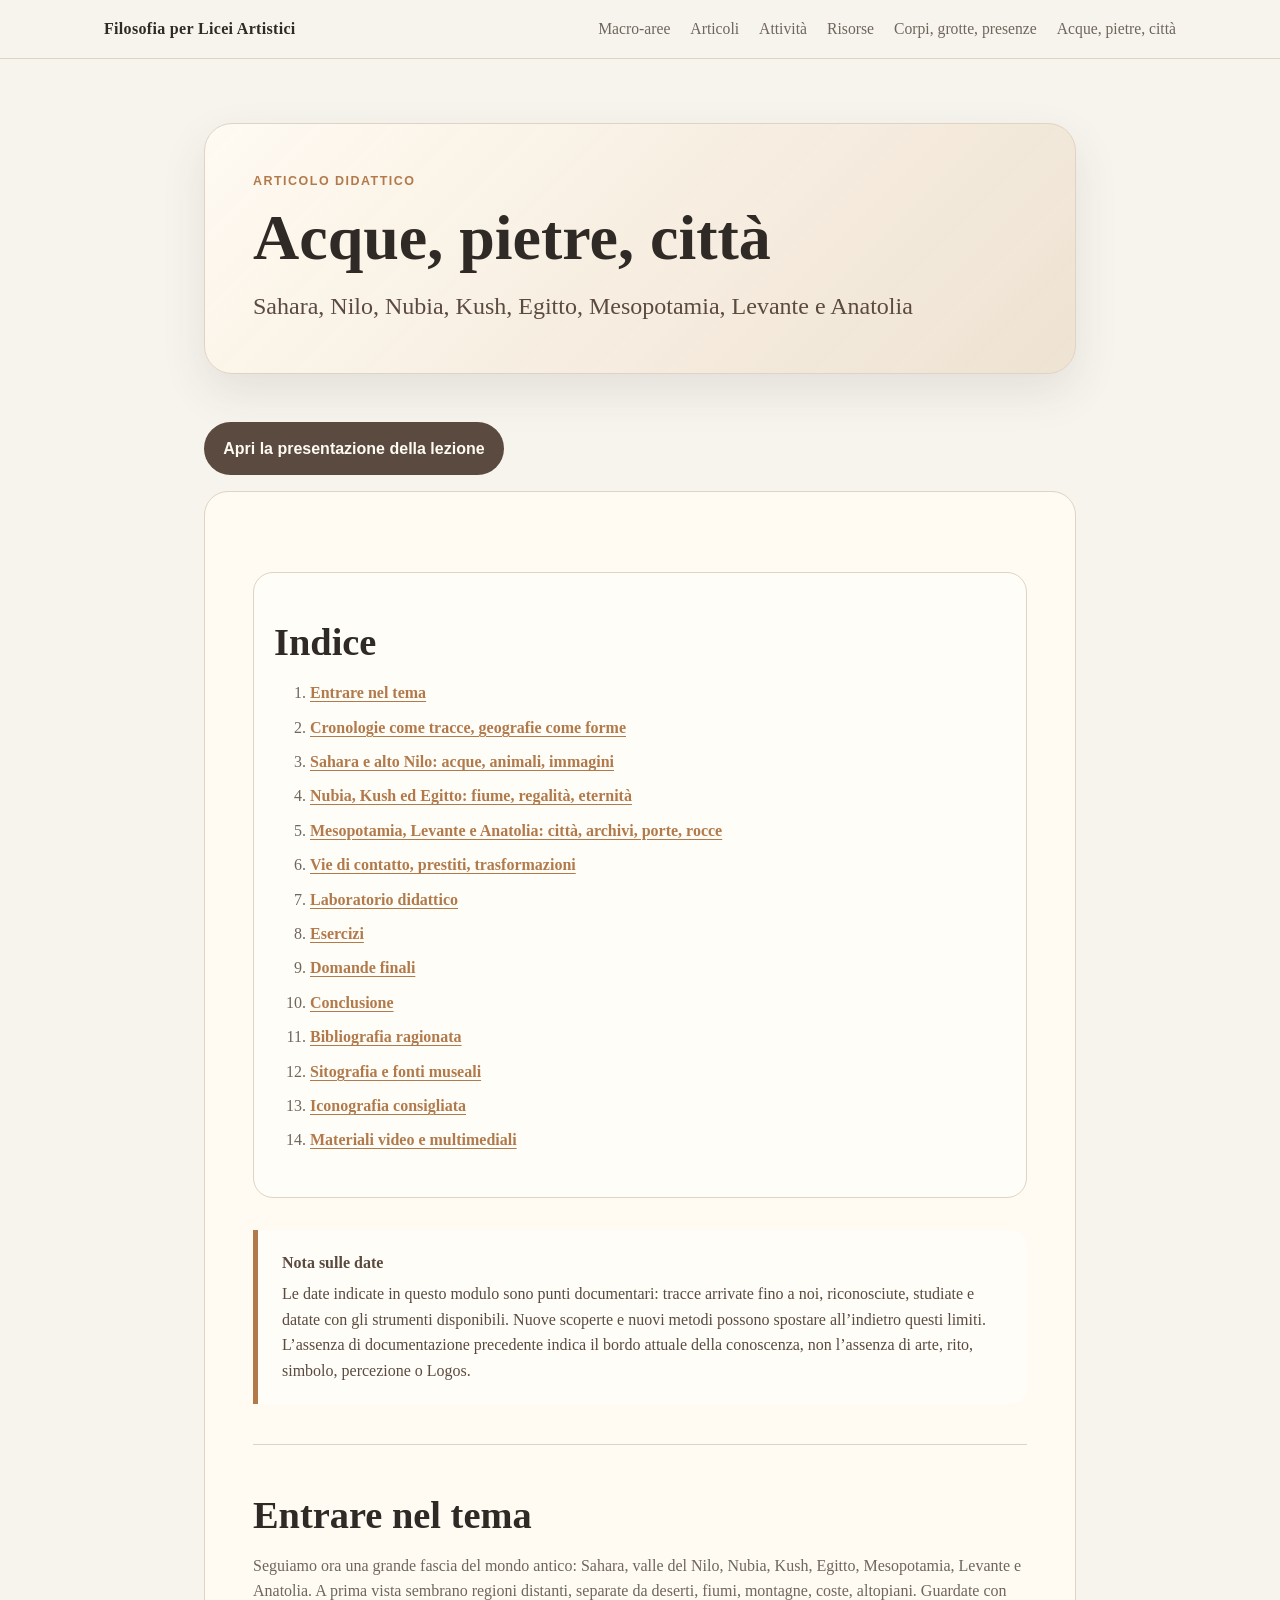
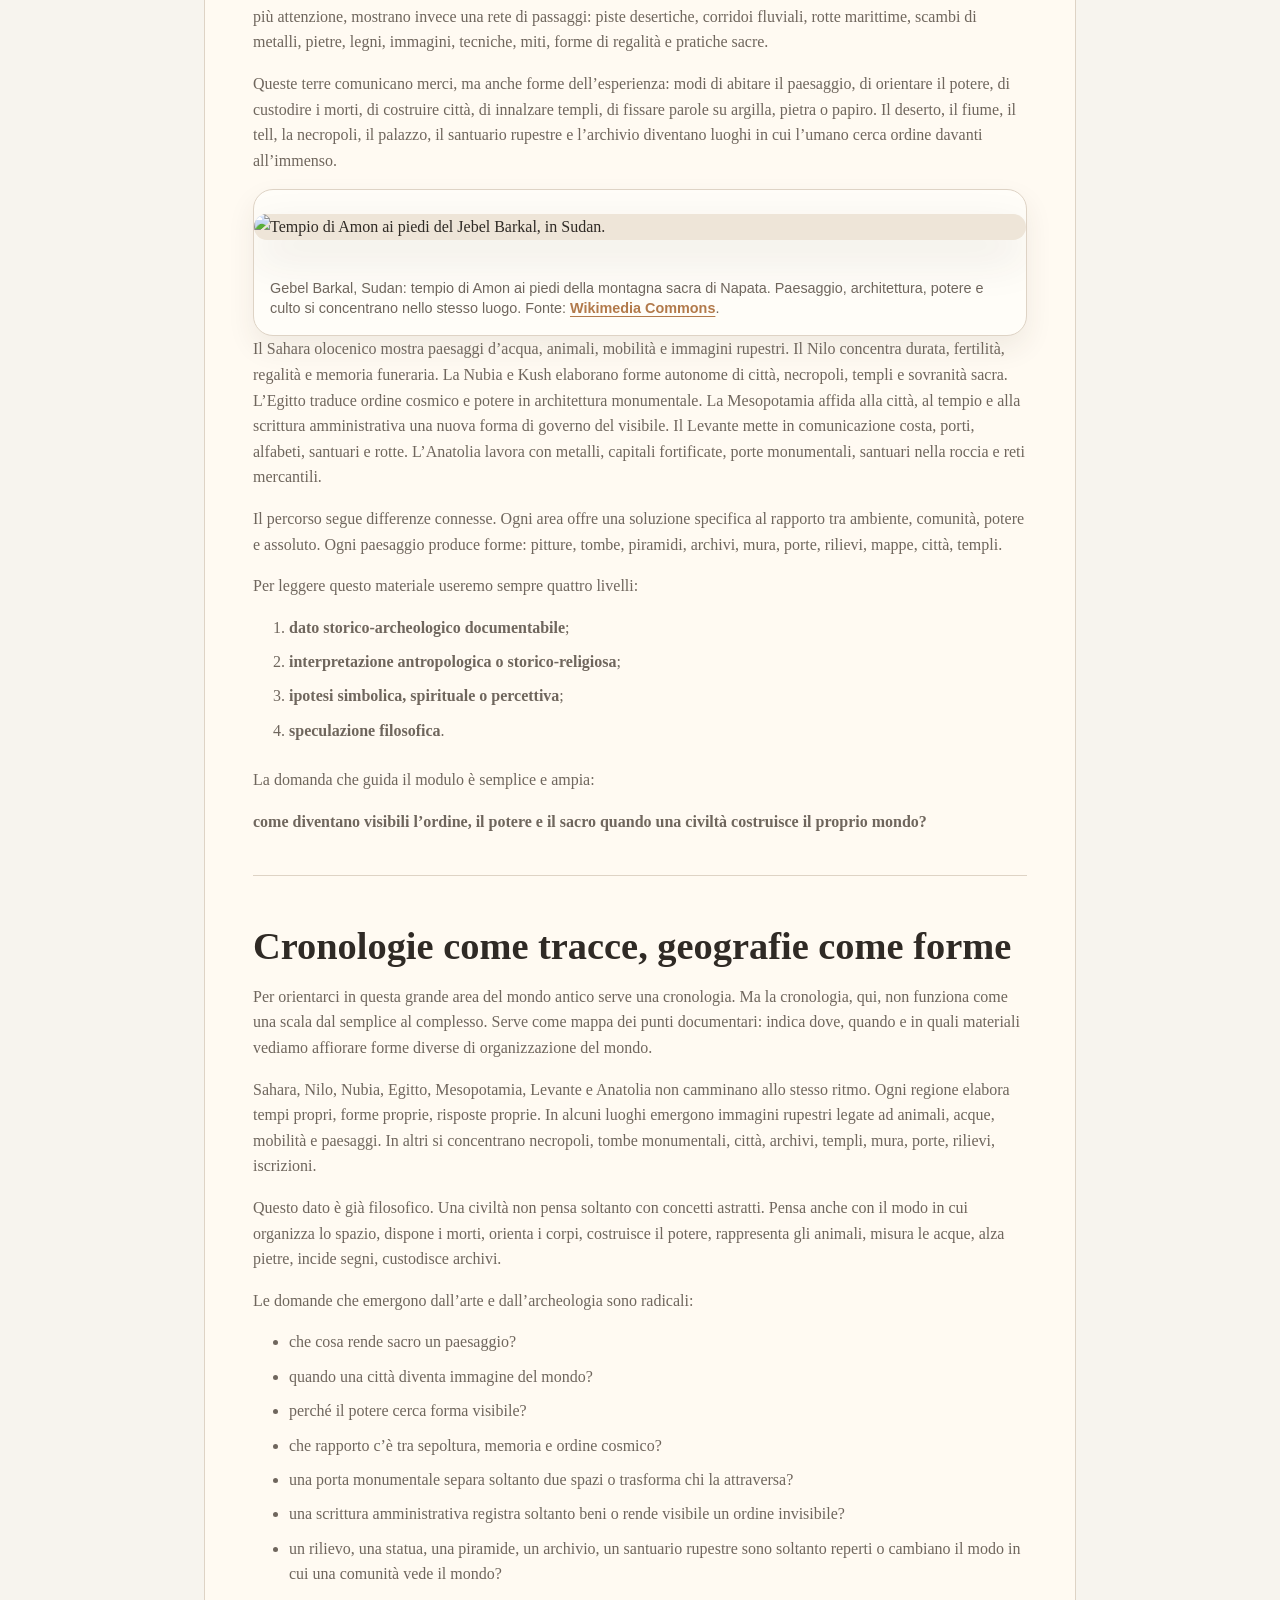
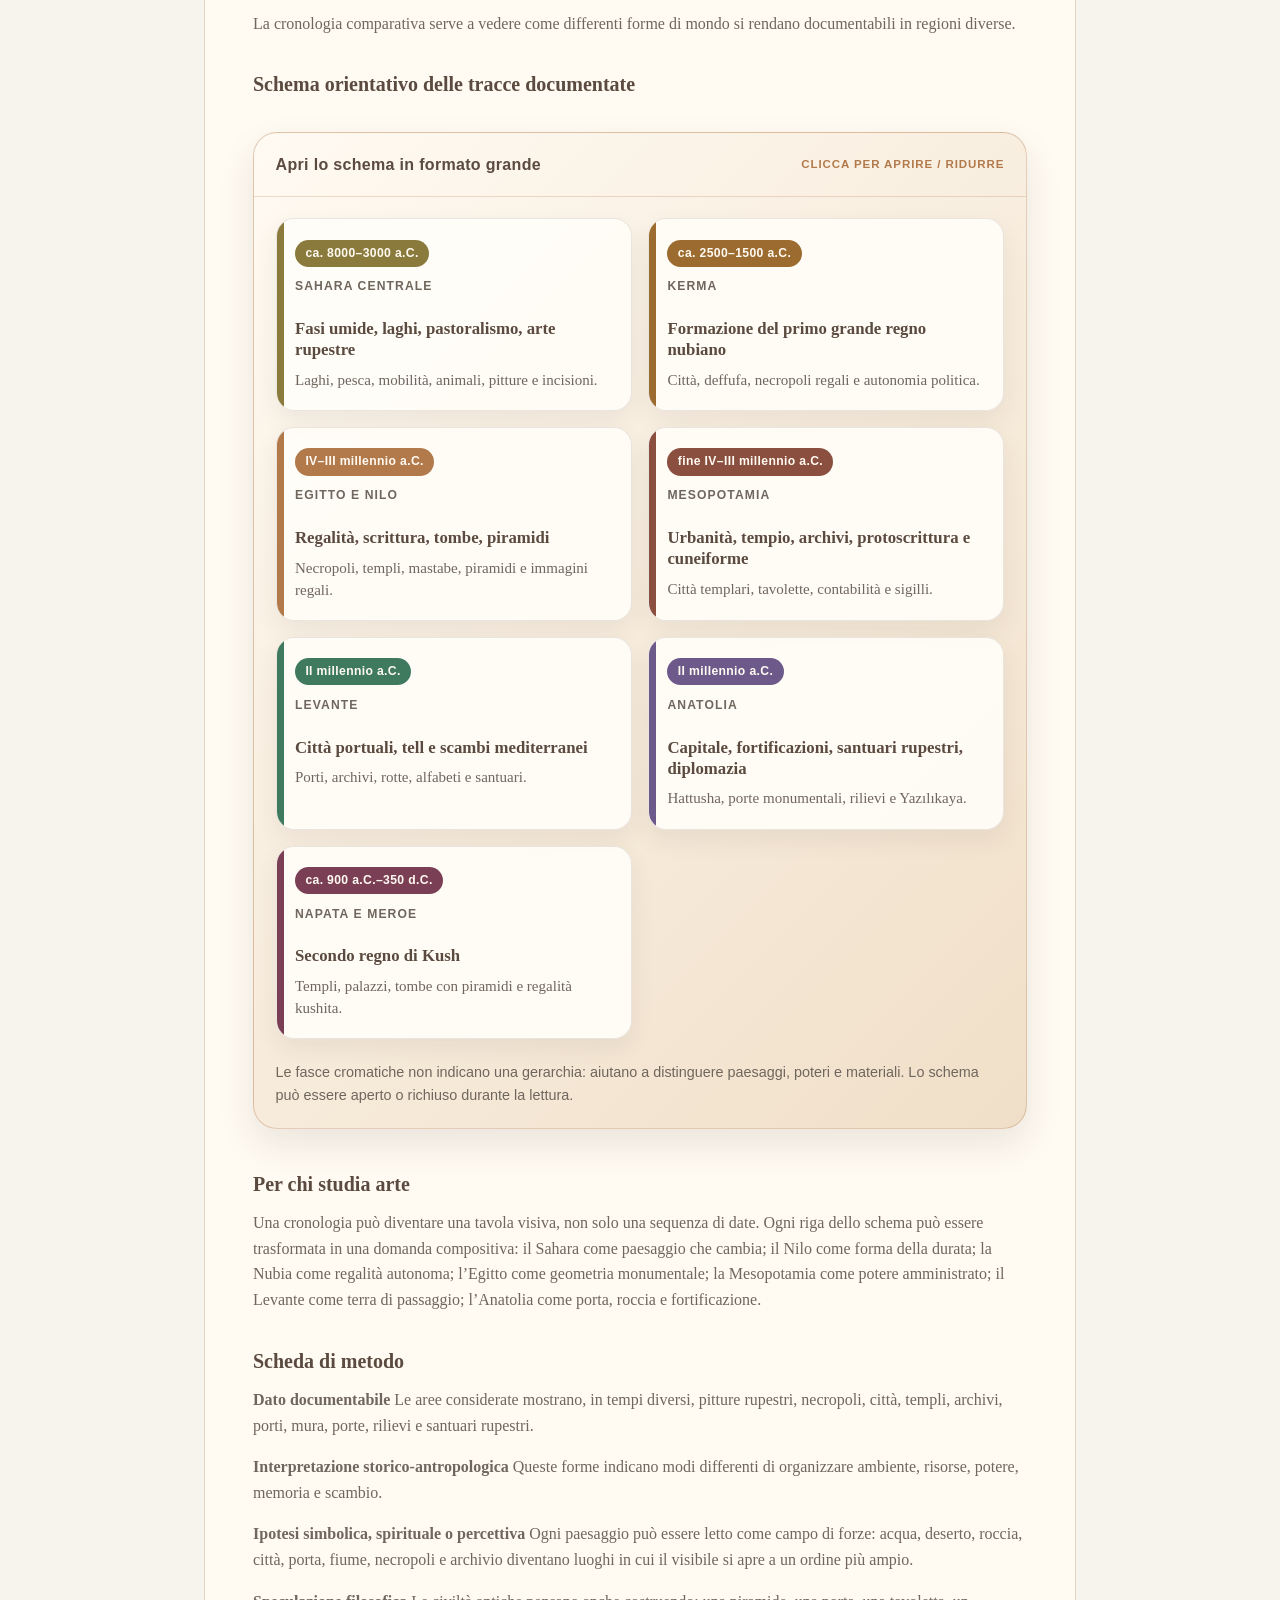
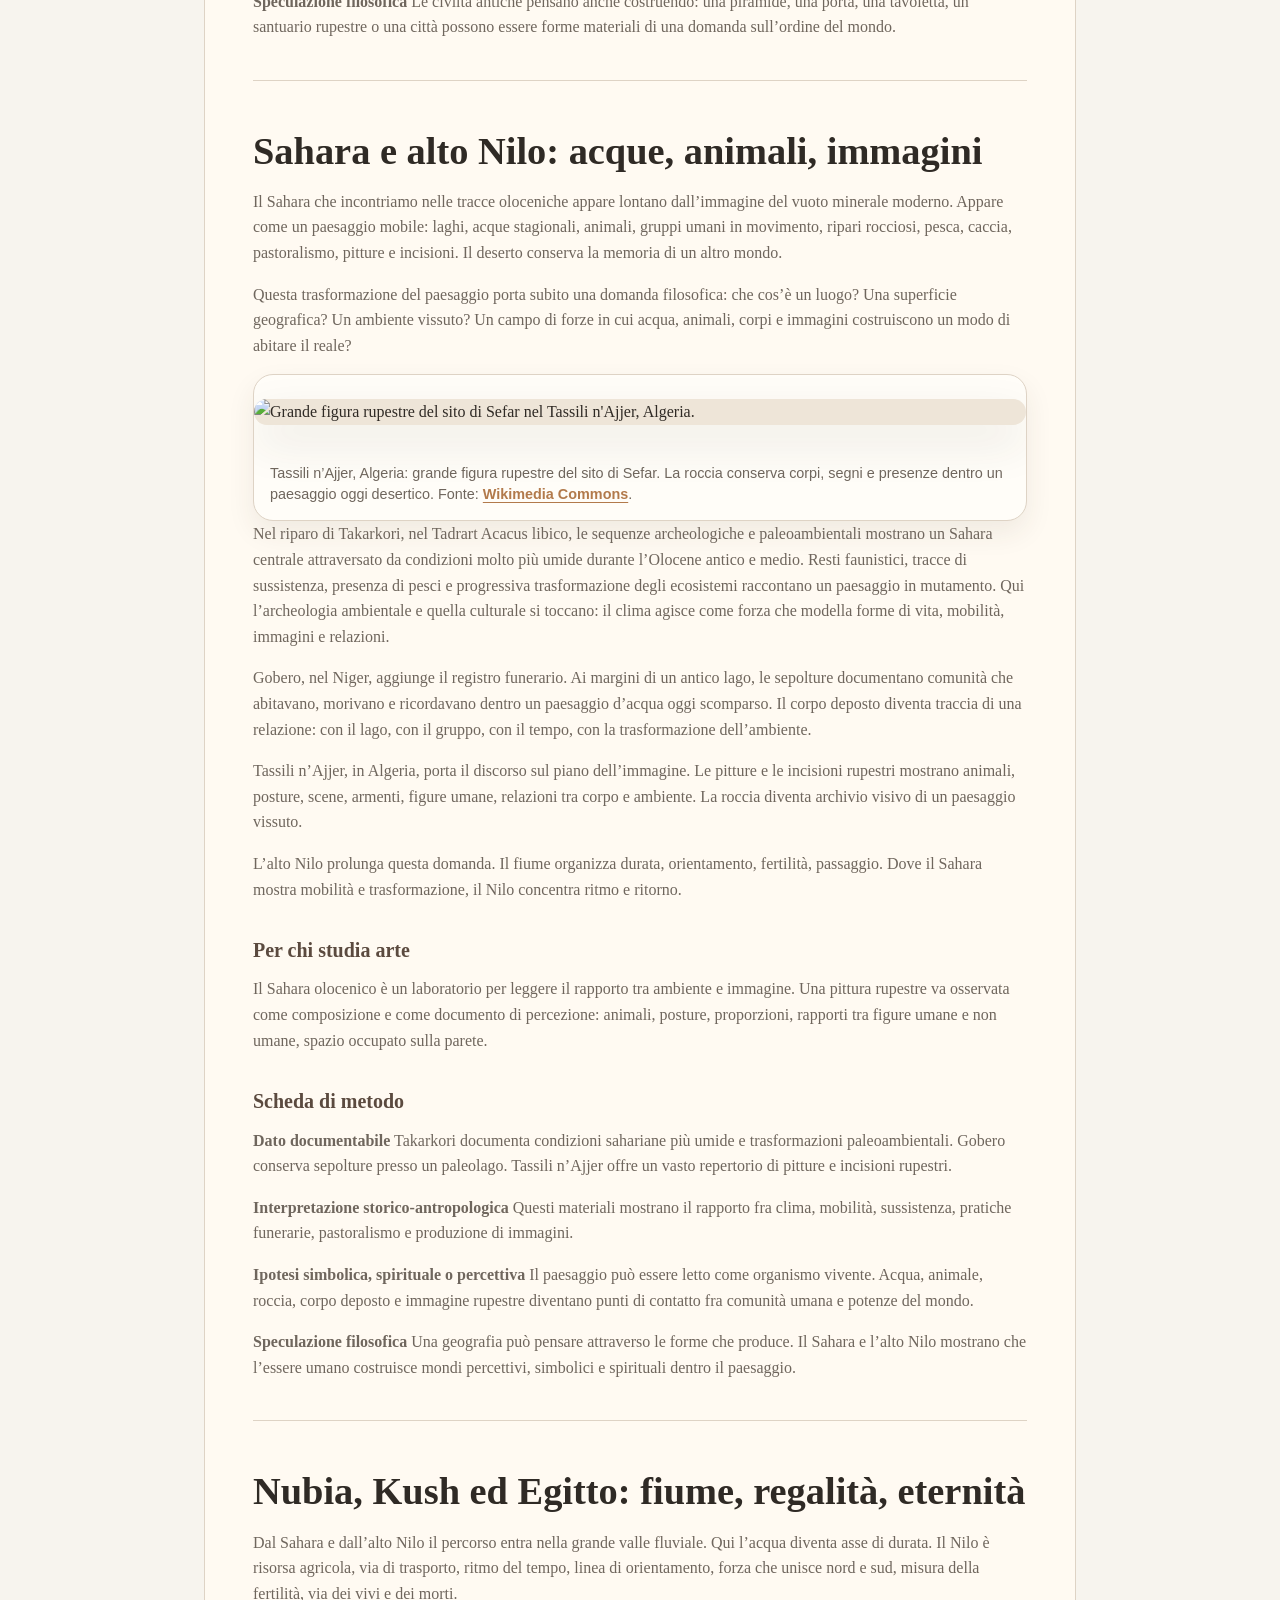
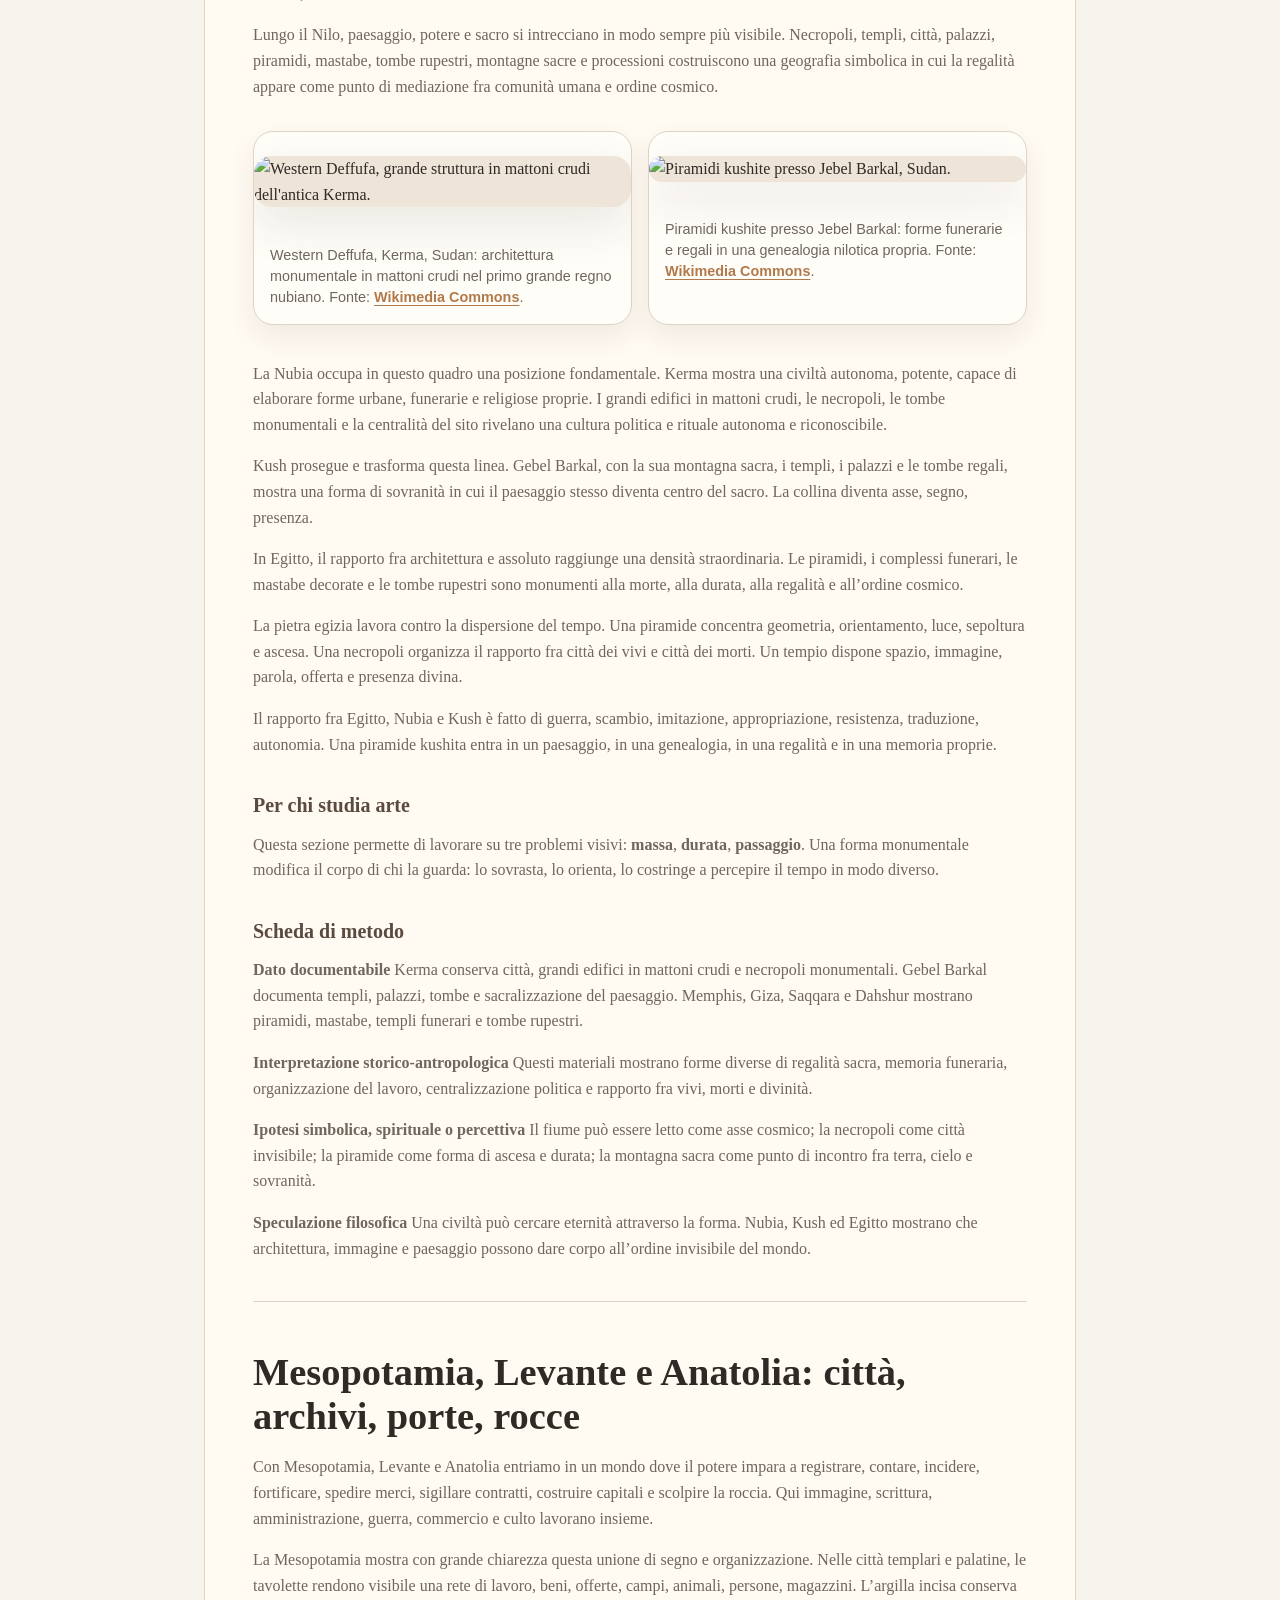
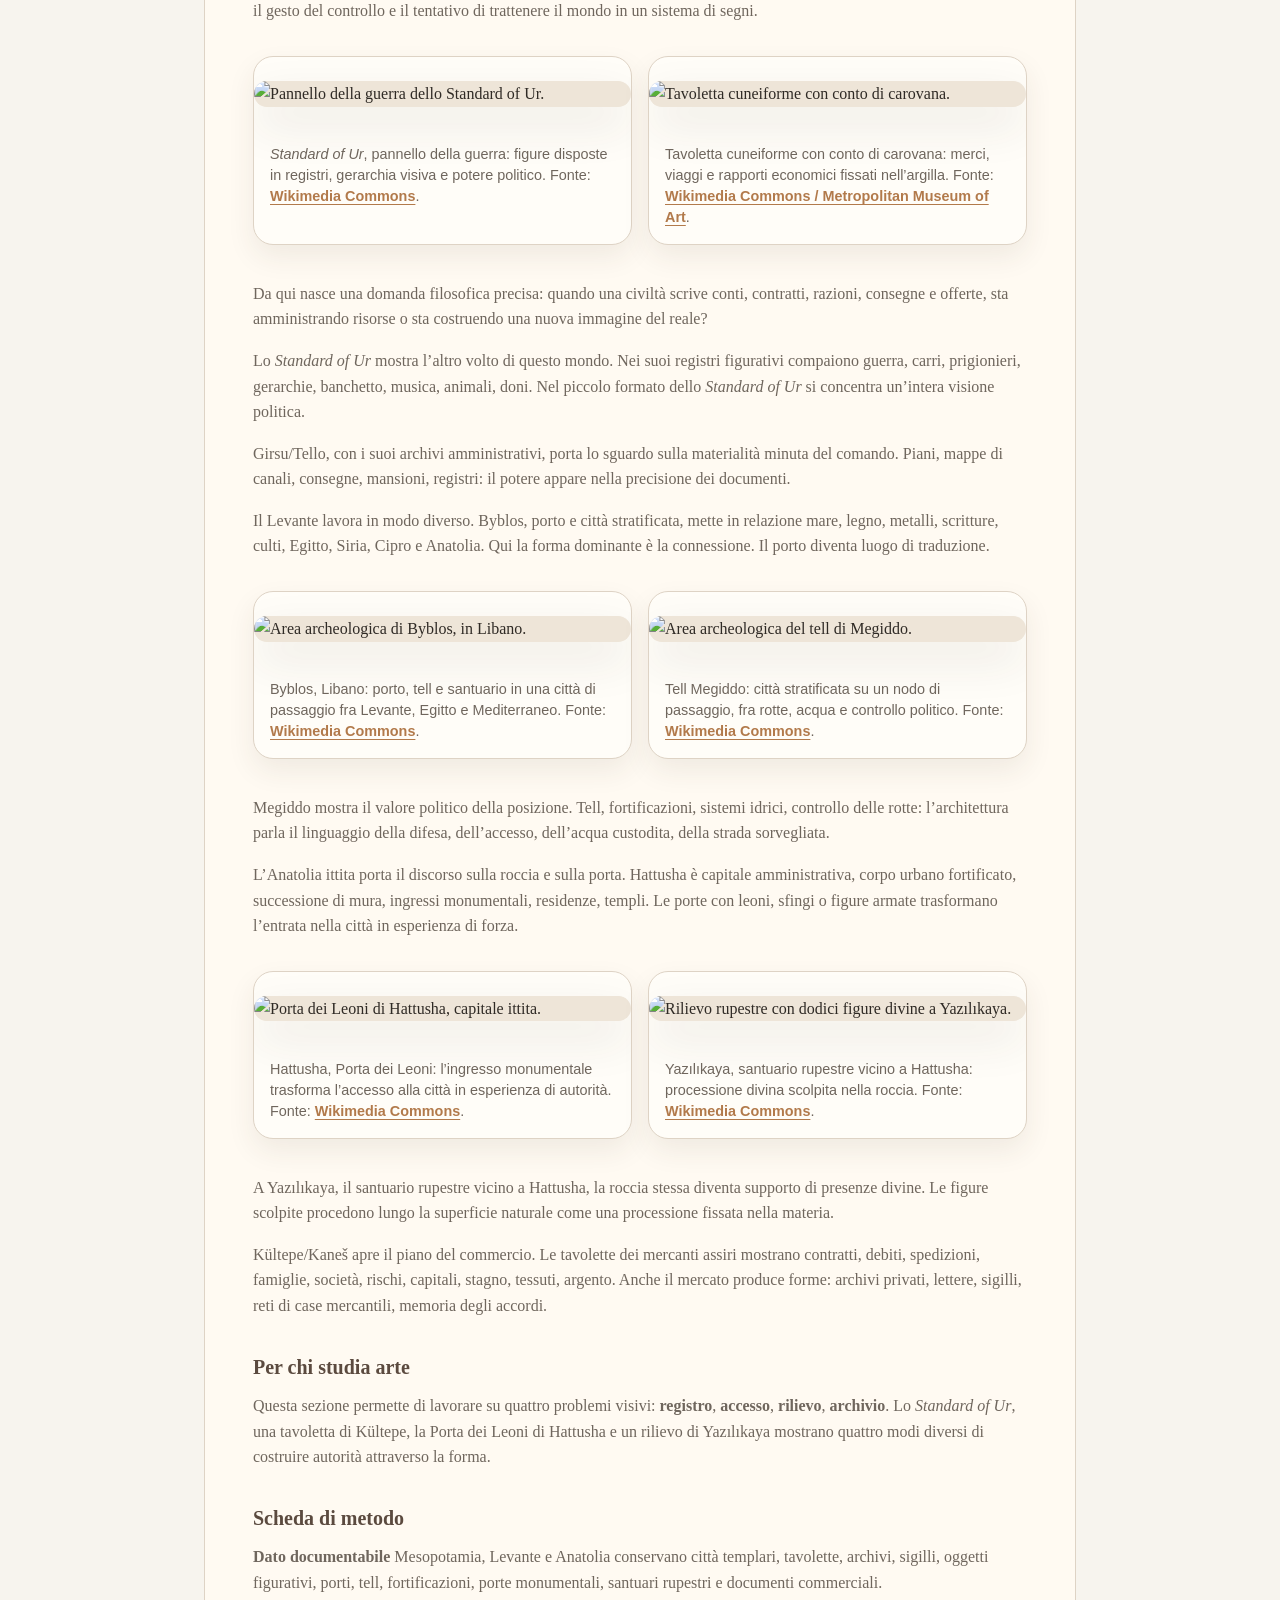
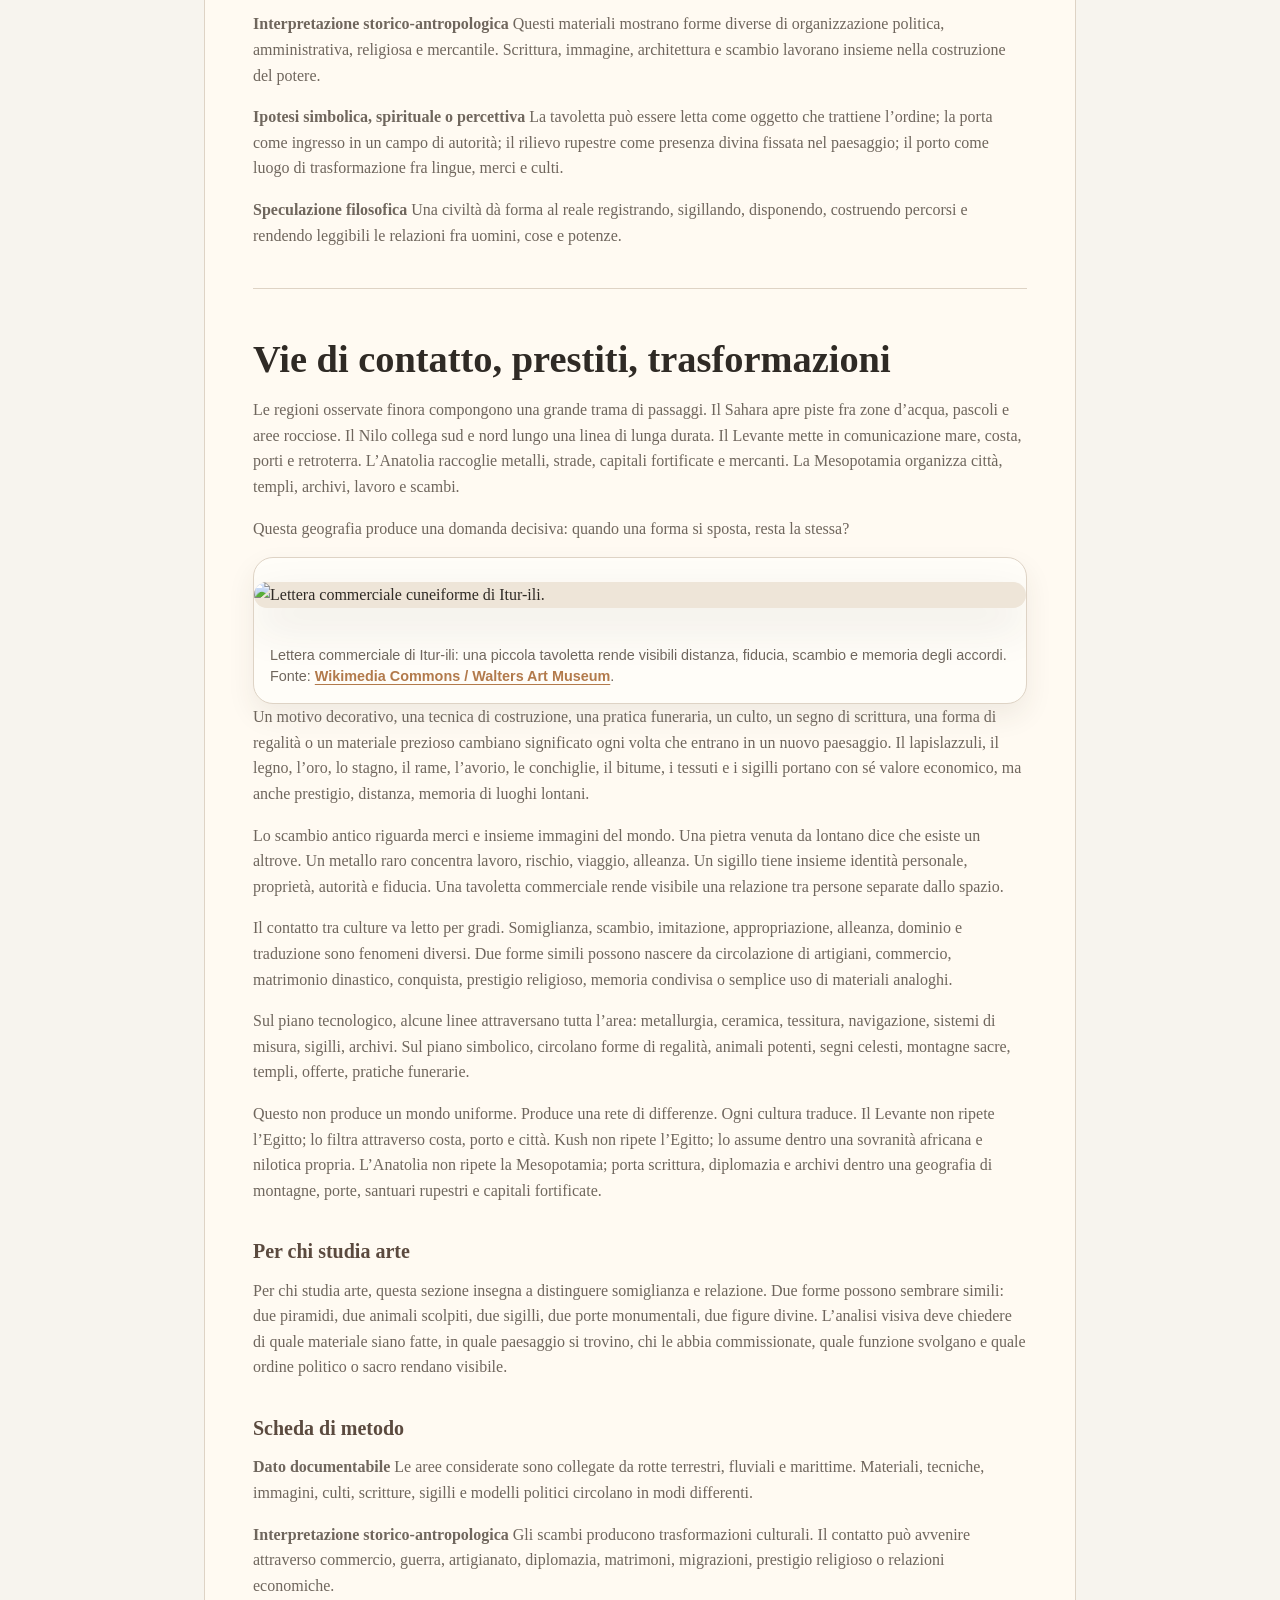
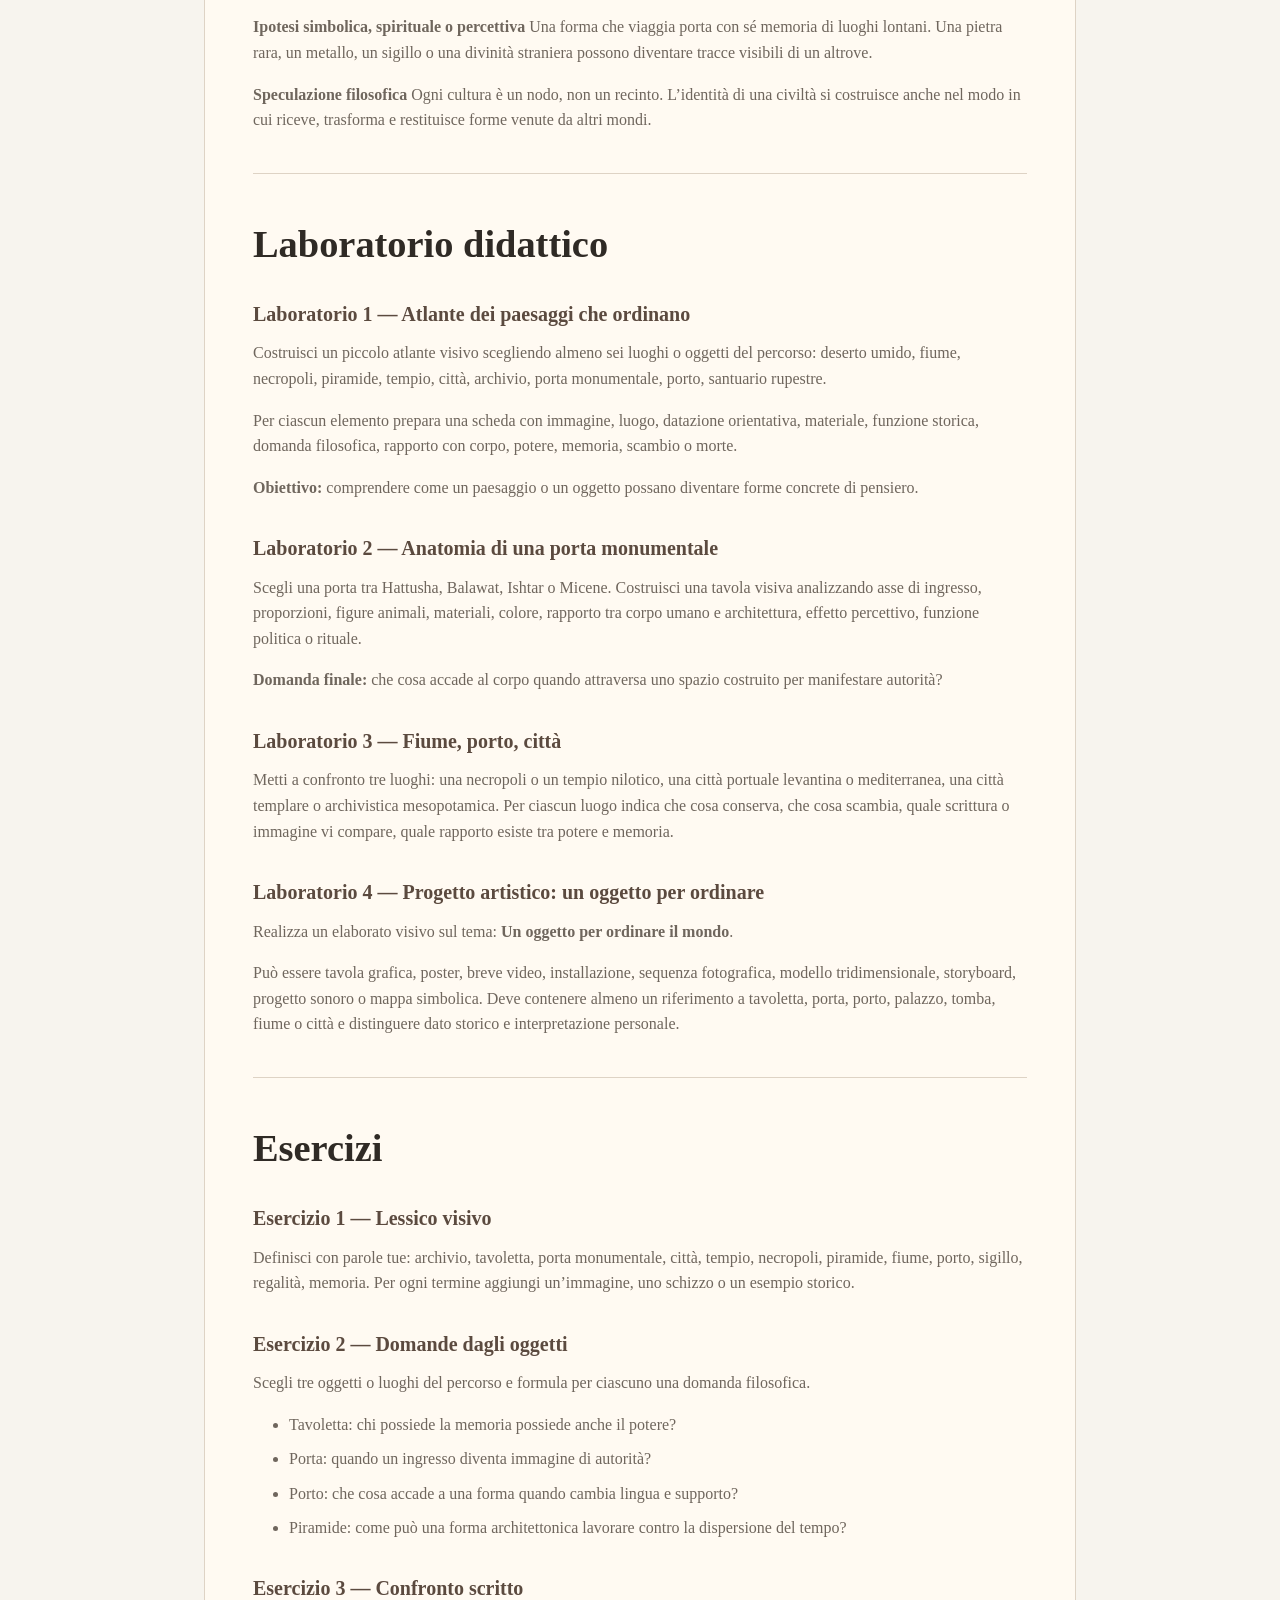
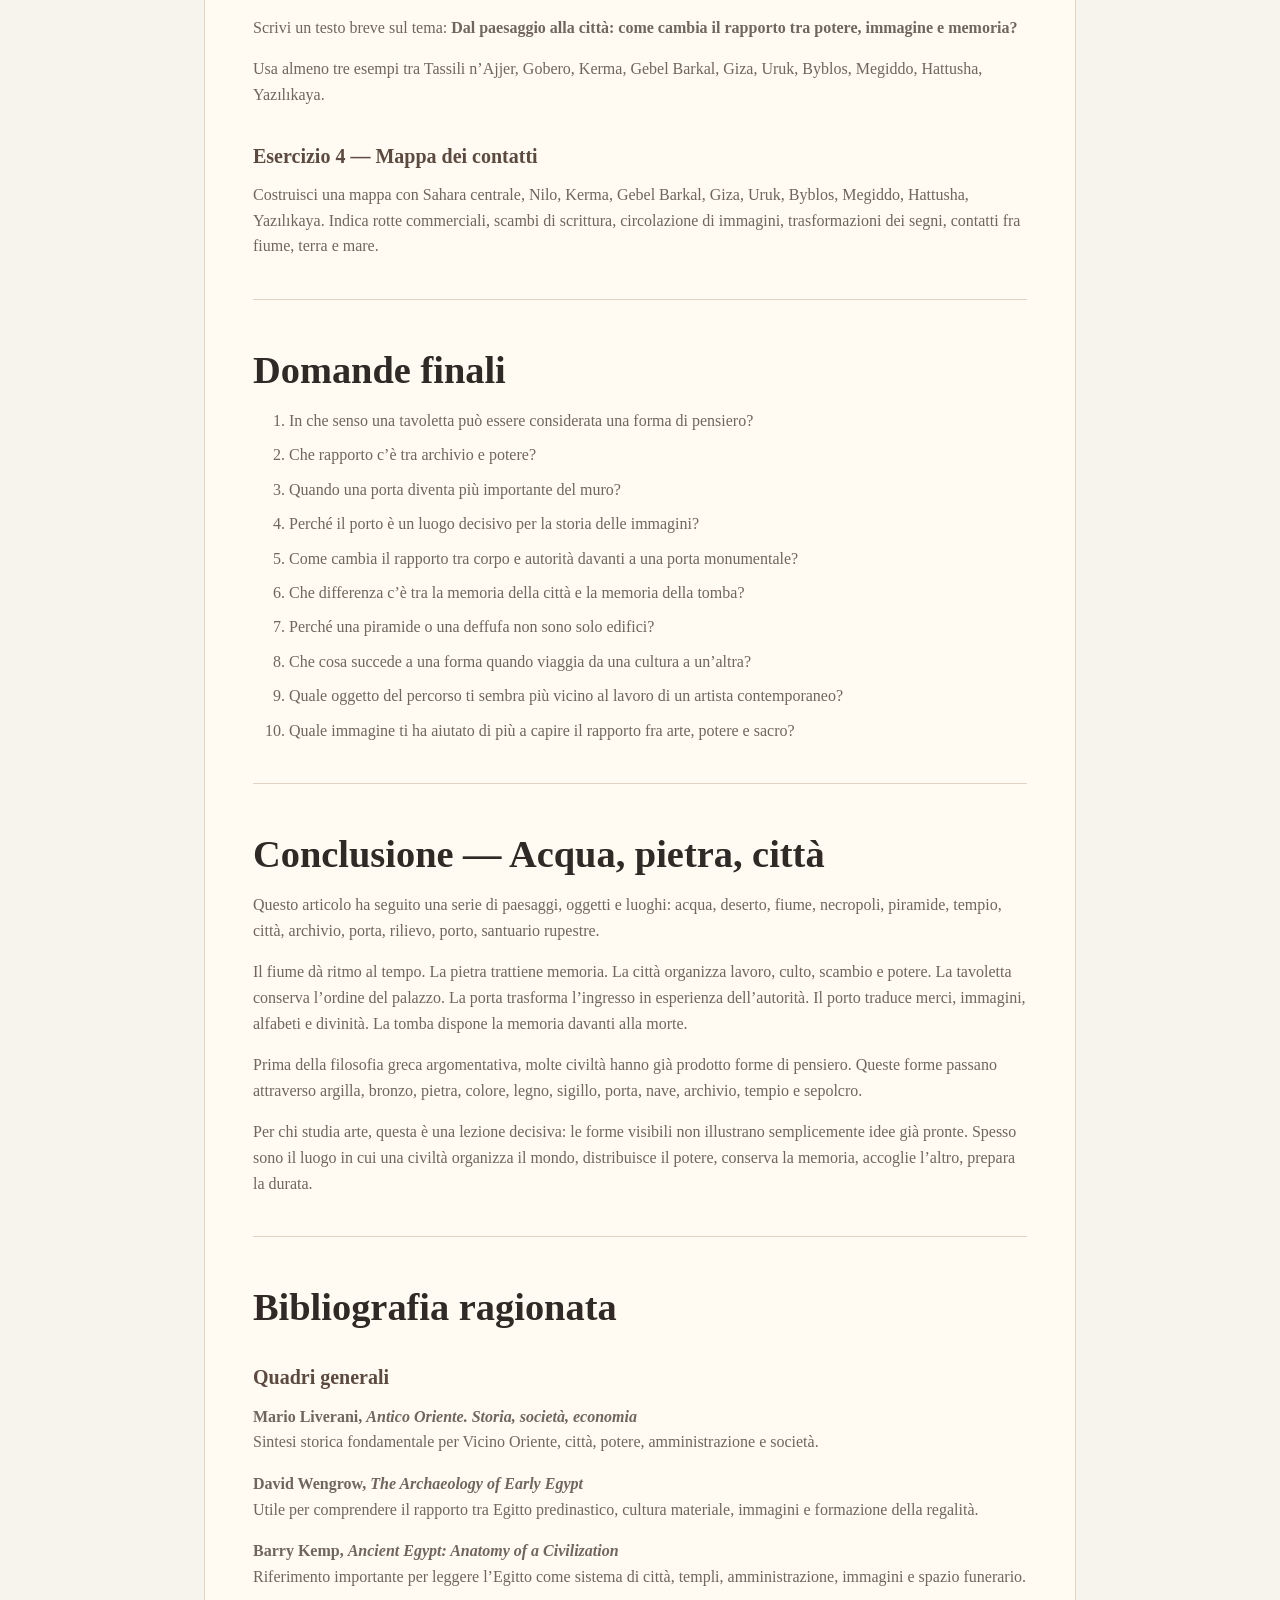
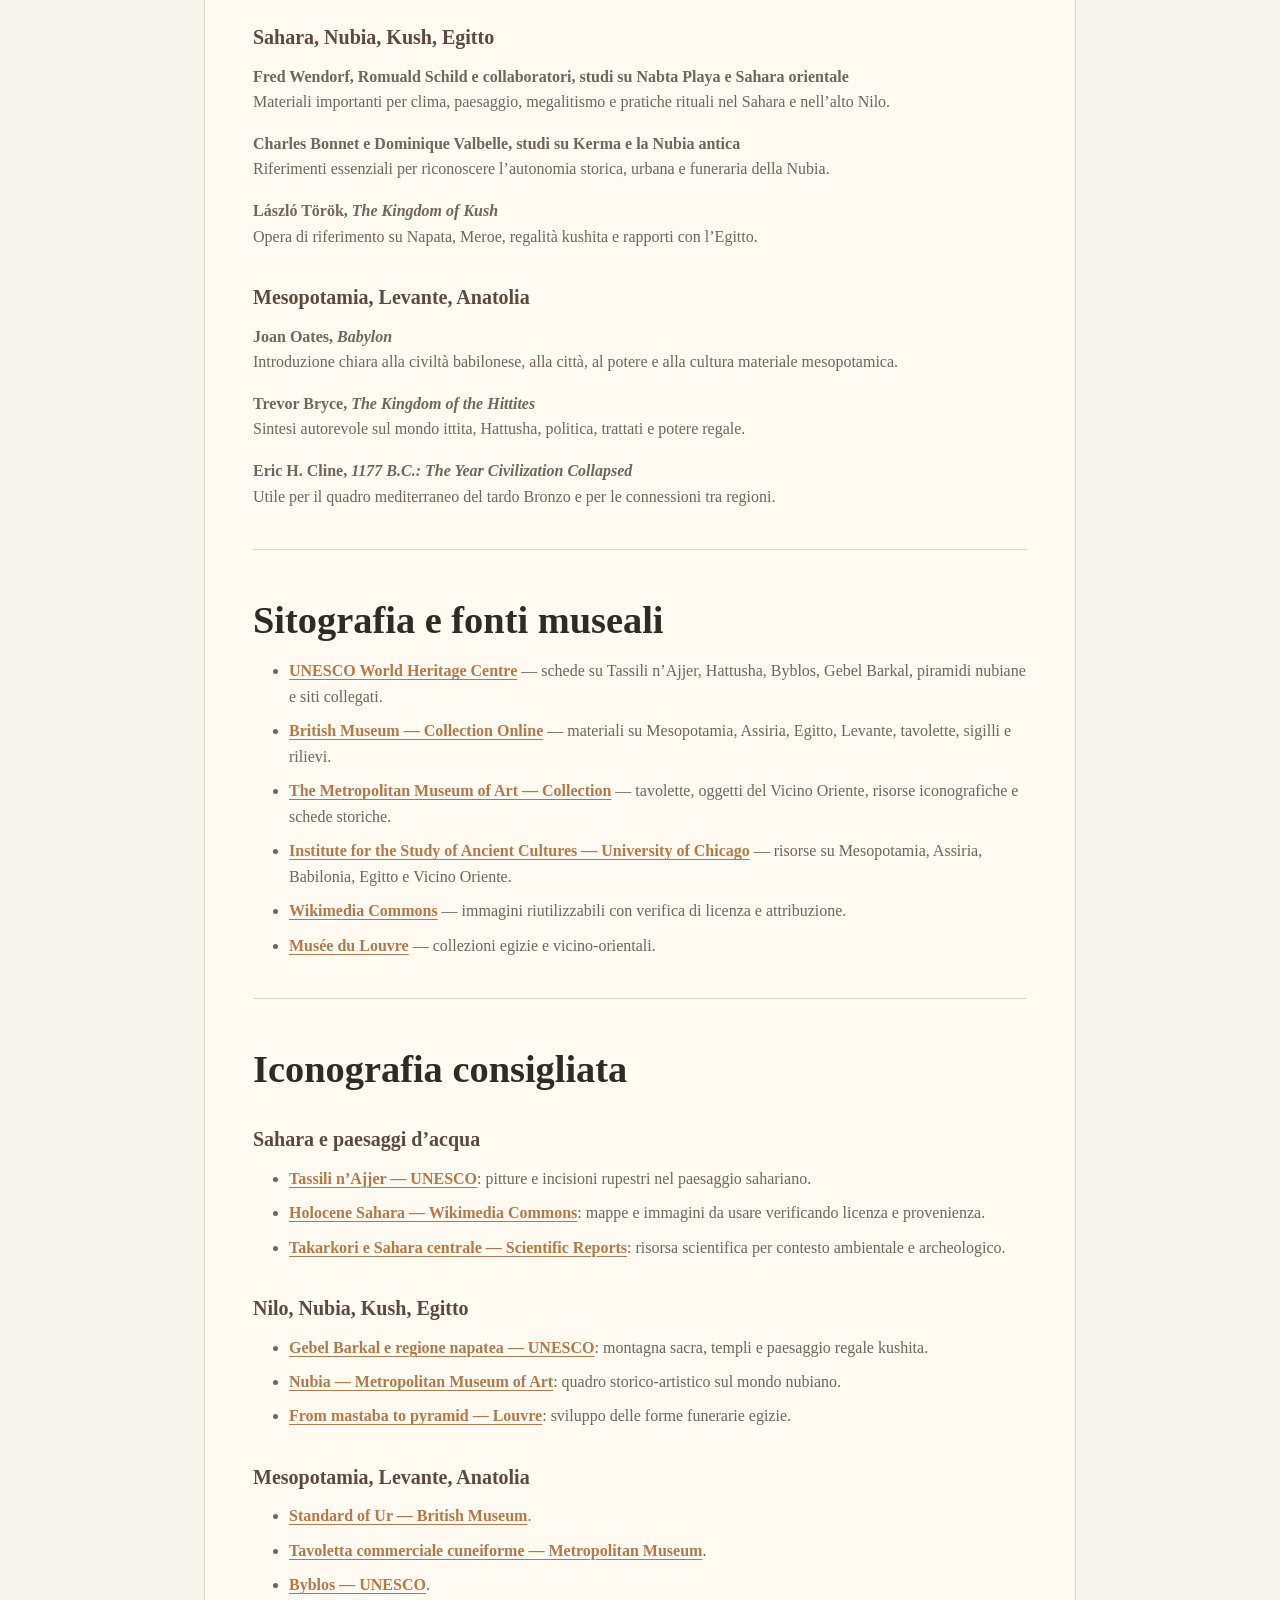
==== commit b8f6591c: "Correggi media e link articoli antichi" ====
--- a/acque-pietre-citta.html
+++ b/acque-pietre-citta.html
@@ -505,37 +505,35 @@
         <h2 id="iconografia-consigliata">Iconografia consigliata</h2>
         <h3>Sahara e paesaggi d’acqua</h3>
         <ul>
-          <li>Tassili n’Ajjer — pitture e incisioni rupestri.</li>
-          <li>Mappe del Sahara olocenico e dei paleolaghi.</li>
-          <li>Materiali su Takarkori e Gobero, se disponibili da fonti istituzionali o universitarie.</li>
+          <li><a href="https://whc.unesco.org/en/list/179/" target="_blank" rel="noopener noreferrer">Tassili n’Ajjer — UNESCO</a>: pitture e incisioni rupestri nel paesaggio sahariano.</li>
+          <li><a href="https://commons.wikimedia.org/wiki/Category:Holocene_Sahara" target="_blank" rel="noopener noreferrer">Holocene Sahara — Wikimedia Commons</a>: mappe e immagini da usare verificando licenza e provenienza.</li>
+          <li><a href="https://www.nature.com/articles/s41598-020-61076-1" target="_blank" rel="noopener noreferrer">Takarkori e Sahara centrale — Scientific Reports</a>: risorsa scientifica per contesto ambientale e archeologico.</li>
         </ul>
 
         <h3>Nilo, Nubia, Kush, Egitto</h3>
         <ul>
-          <li>Kerma — Western Deffufa e necropoli.</li>
-          <li>Gebel Barkal — montagna sacra, tempio di Amon, piramidi kushite.</li>
-          <li>Giza, Saqqara, Dahshur — piramidi, mastabe, templi funerari.</li>
-          <li>Mappa del Nilo da Napata al Delta.</li>
+          <li><a href="https://whc.unesco.org/en/list/1073/" target="_blank" rel="noopener noreferrer">Gebel Barkal e regione napatea — UNESCO</a>: montagna sacra, templi e paesaggio regale kushita.</li>
+          <li><a href="https://www.metmuseum.org/toah/hd/nubi/hd_nubi.htm" target="_blank" rel="noopener noreferrer">Nubia — Metropolitan Museum of Art</a>: quadro storico-artistico sul mondo nubiano.</li>
+          <li><a href="https://www.louvre.fr/en/explore/the-palace/from-mastaba-to-pyramid" target="_blank" rel="noopener noreferrer">From mastaba to pyramid — Louvre</a>: sviluppo delle forme funerarie egizie.</li>
         </ul>
 
         <h3>Mesopotamia, Levante, Anatolia</h3>
         <ul>
-          <li>Standard of Ur — British Museum.</li>
-          <li>Tavolette amministrative e commerciali mesopotamiche.</li>
-          <li>Byblos — porto, tell, santuario, materiali fenici.</li>
-          <li>Megiddo — tell, fortificazioni, sistema idrico.</li>
-          <li>Hattusha — Porta dei Leoni e porte monumentali.</li>
-          <li>Yazılıkaya — santuario rupestre e processione divina.</li>
-        </ul>
-
+          <li><a href="https://www.britishmuseum.org/collection/object/W_1928-1010-3" target="_blank" rel="noopener noreferrer">Standard of Ur — British Museum</a>.</li>
+          <li><a href="https://www.metmuseum.org/art/collection/search/329081" target="_blank" rel="noopener noreferrer">Tavoletta commerciale cuneiforme — Metropolitan Museum</a>.</li>
+          <li><a href="https://whc.unesco.org/en/list/295/" target="_blank" rel="noopener noreferrer">Byblos — UNESCO</a>.</li>
+          <li><a href="https://whc.unesco.org/en/list/1108/" target="_blank" rel="noopener noreferrer">Megiddo — UNESCO</a>.</li>
+          <li><a href="https://whc.unesco.org/en/list/377/" target="_blank" rel="noopener noreferrer">Hattusha e Yazılıkaya — UNESCO</a>.</li>
+        </ul>
         <hr>
         <h2 id="materiali-video-multimediali">Materiali video e multimediali</h2>
         <ul>
-          <li>Ricostruzioni museali o universitarie di Hattusha, Babilonia, Giza, Kerma, Byblos e Megiddo.</li>
-          <li>Mappe animate delle rotte terrestri, fluviali e marittime del Vicino Oriente antico.</li>
-          <li>Materiali del British Museum e del Metropolitan Museum sulle civiltà del Vicino Oriente.</li>
-          <li>Tour digitali UNESCO dei siti archeologici quando disponibili.</li>
-          <li>Brevi video didattici solo da fonti museali, universitarie o archeologiche affidabili.</li>
+          <li><a href="https://smarthistory.org/ishtar-gate-and-processional-way/" target="_blank" rel="noopener noreferrer">Smarthistory — Ishtar Gate and Processional Way</a>: scheda didattica con immagini e contesto su Babilonia, mattoni invetriati e via processionale.</li>
+          <li><a href="https://www.britishmuseum.org/collection/object/W_1928-1010-3" target="_blank" rel="noopener noreferrer">British Museum — Standard of Ur</a>: scheda museale per registri visivi, guerra, banchetto e gerarchia.</li>
+          <li><a href="https://www.metmuseum.org/exhibitions/listings/2008/beyond-babylon" target="_blank" rel="noopener noreferrer">Metropolitan Museum — Beyond Babylon</a>: archivio della mostra su arte, diplomazia e reti di scambio nel secondo millennio a.C.</li>
+          <li><a href="https://www.metmuseum.org/exhibitions/listings/2014/assyria-to-iberia" target="_blank" rel="noopener noreferrer">Metropolitan Museum — Assyria to Iberia</a>: percorso su Assiria, Fenici e trasmissione delle forme nel Mediterraneo.</li>
+          <li><a href="https://whc.unesco.org/en/list/377/" target="_blank" rel="noopener noreferrer">UNESCO — Hattusha</a>: scheda ufficiale su capitale ittita, porte monumentali e Yazılıkaya.</li>
+          <li><a href="https://whc.unesco.org/en/list/1073/" target="_blank" rel="noopener noreferrer">UNESCO — Gebel Barkal and the Sites of the Napatan Region</a>: scheda ufficiale su montagna sacra, templi e regalità kushita.</li>
         </ul>
       </div>
     </article>
--- a/styles.css
+++ b/styles.css
@@ -352,7 +352,6 @@
   box-shadow: var(--shadow-soft);
 }
 
-
 .media-cluster {
   margin: 2rem 0;
   padding: 1.25rem;
@@ -529,3 +528,24 @@
     padding: 1.5rem;
   }
 }
+
+/* Fallback robusti per immagini Wikimedia dell’approfondimento Necromanteia: usa Special:FilePath quando i thumbnail diretti non vengono generati dal browser. */
+img[src*="Basement_of_Necromanteion.jpg"] {
+  content: url("https://commons.wikimedia.org/wiki/Special:FilePath/DSCF6210_%CE%9D%CE%B5%CE%BA%CF%81%CE%BF%CE%BC%CE%B1%CE%BD%CF%84%CE%B5%CE%B9%CE%BF_%CF%84%CE%BF%CF%85_%CE%91%CF%87%CE%B5%CF%81%CE%BF%CE%BD%CF%84%CE%B1.jpg?width=1200");
+}
+
+img[src*="Labyrinth_halls_at_Nekromanteion.jpg"] {
+  content: url("https://commons.wikimedia.org/wiki/Special:FilePath/Labyrinth_halls_at_Nekromanteion.jpg?width=1200");
+}
+
+img[src*="Orphic_Gold_Tablet"] {
+  content: url("https://commons.wikimedia.org/wiki/Special:FilePath/Orphic_Gold_Tablet_(Petelia_-_British_Museum,_London).jpg?width=1200");
+}
+
+img[src*="Derveni-papyrus.jpg"] {
+  content: url("https://commons.wikimedia.org/wiki/Special:FilePath/Derveni-papyrus.jpg?width=1200");
+}
+
+img[src*="Crat%C3%A8re_de_Derveni_0001.jpg"] {
+  content: url("https://commons.wikimedia.org/wiki/Special:FilePath/Crat%C3%A8re_de_Derveni_0001.jpg?width=1200");
+}
